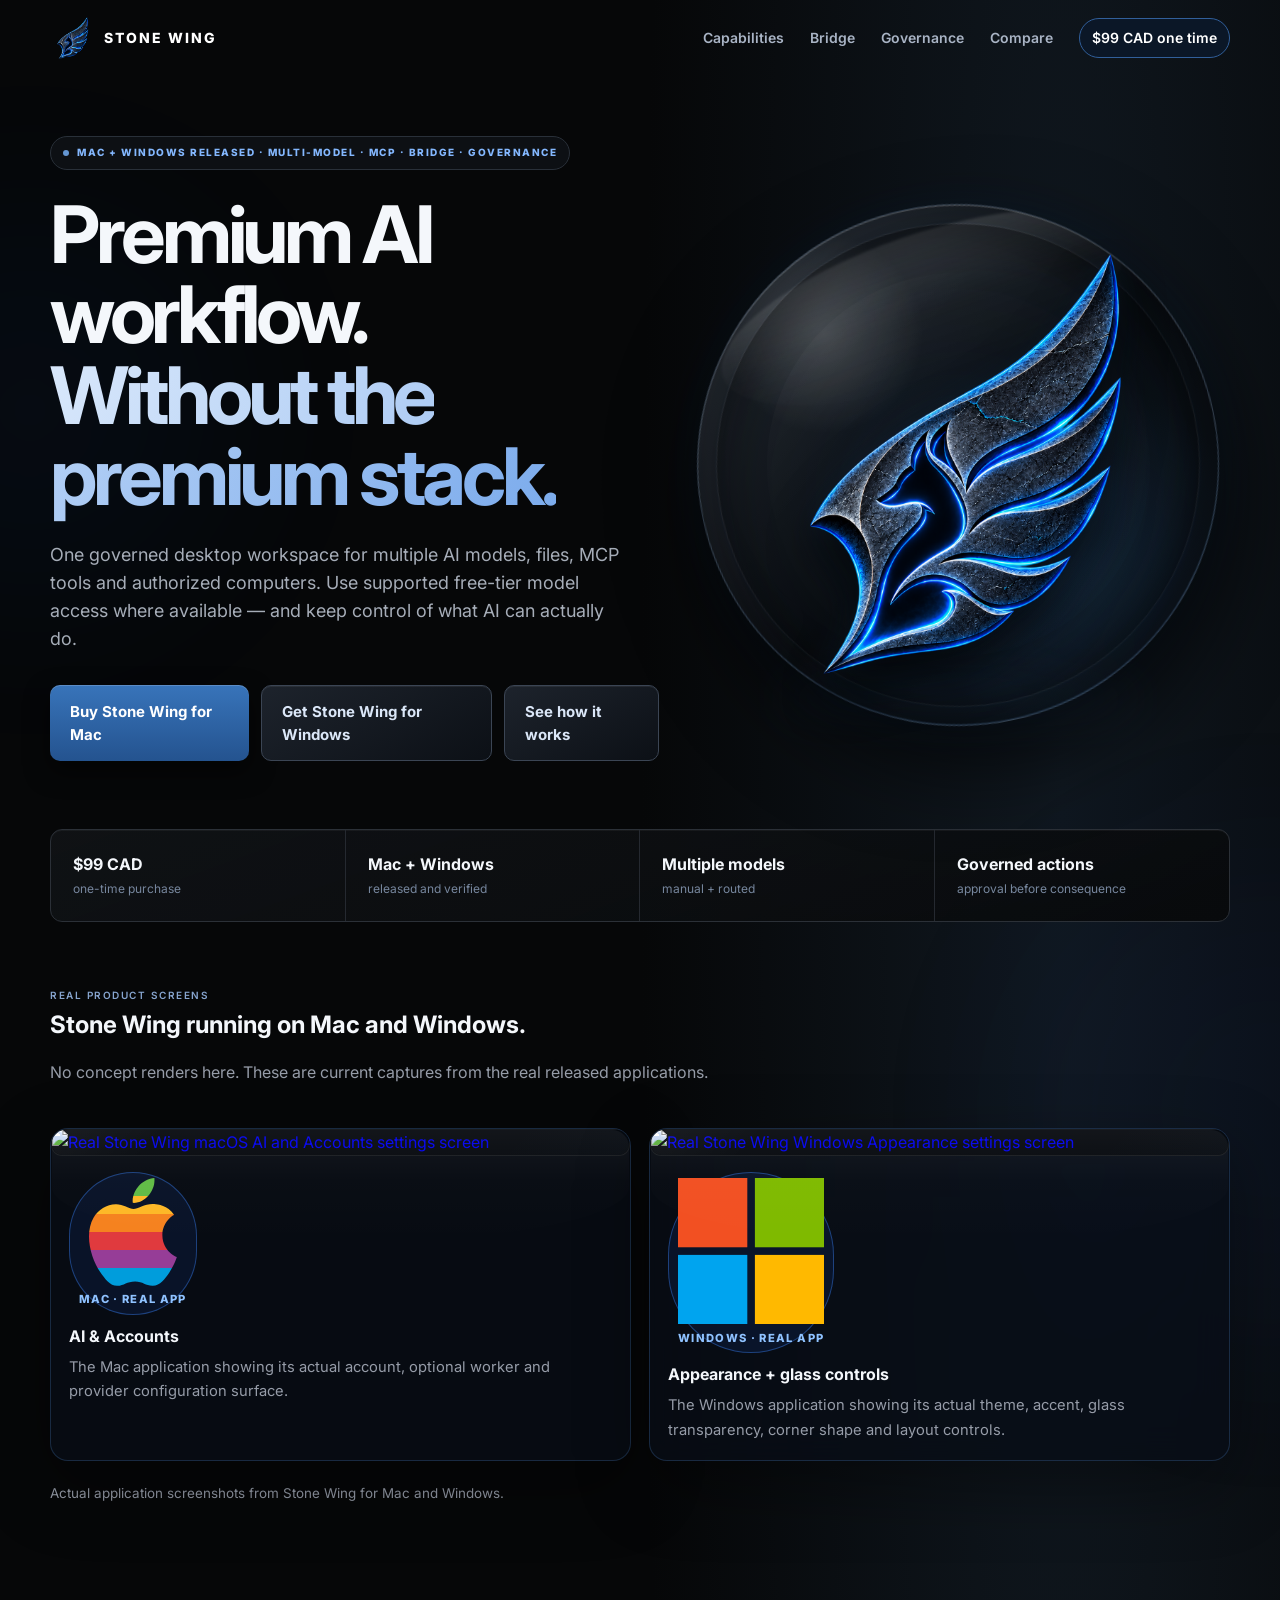
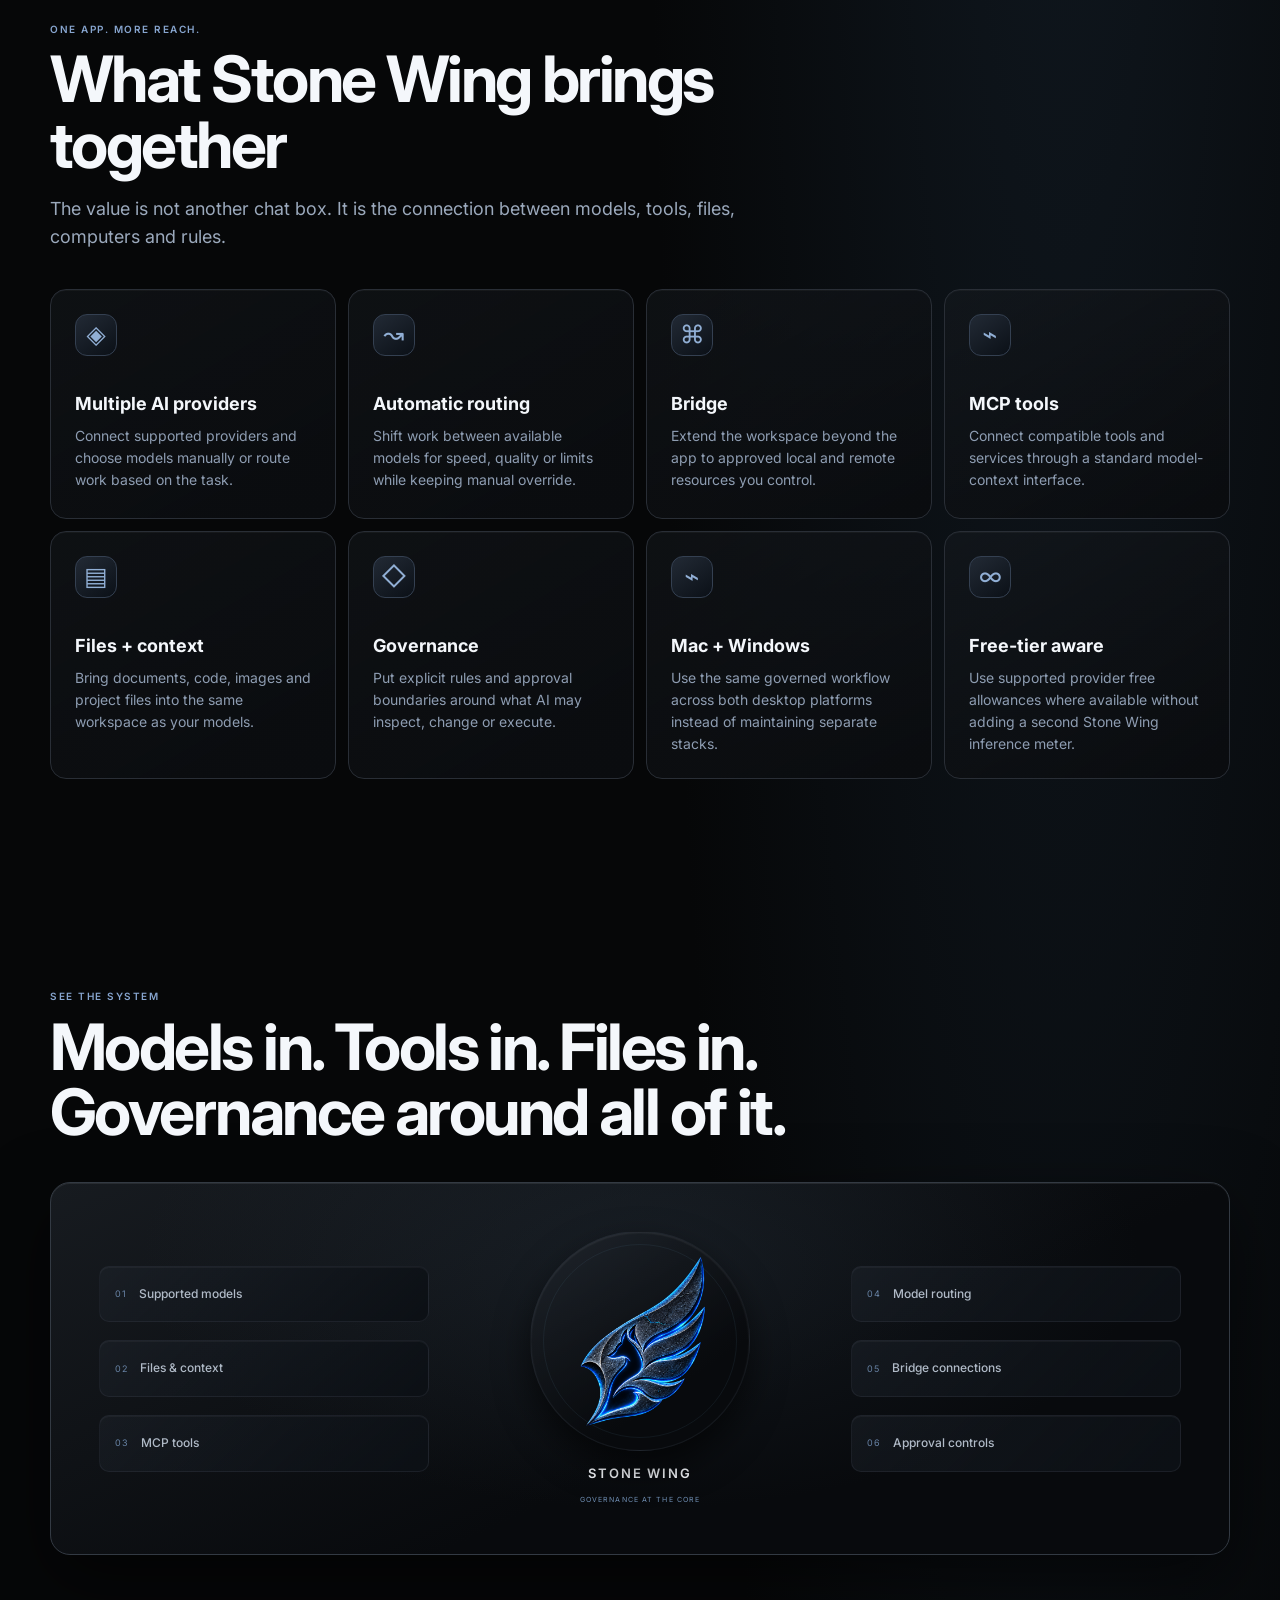
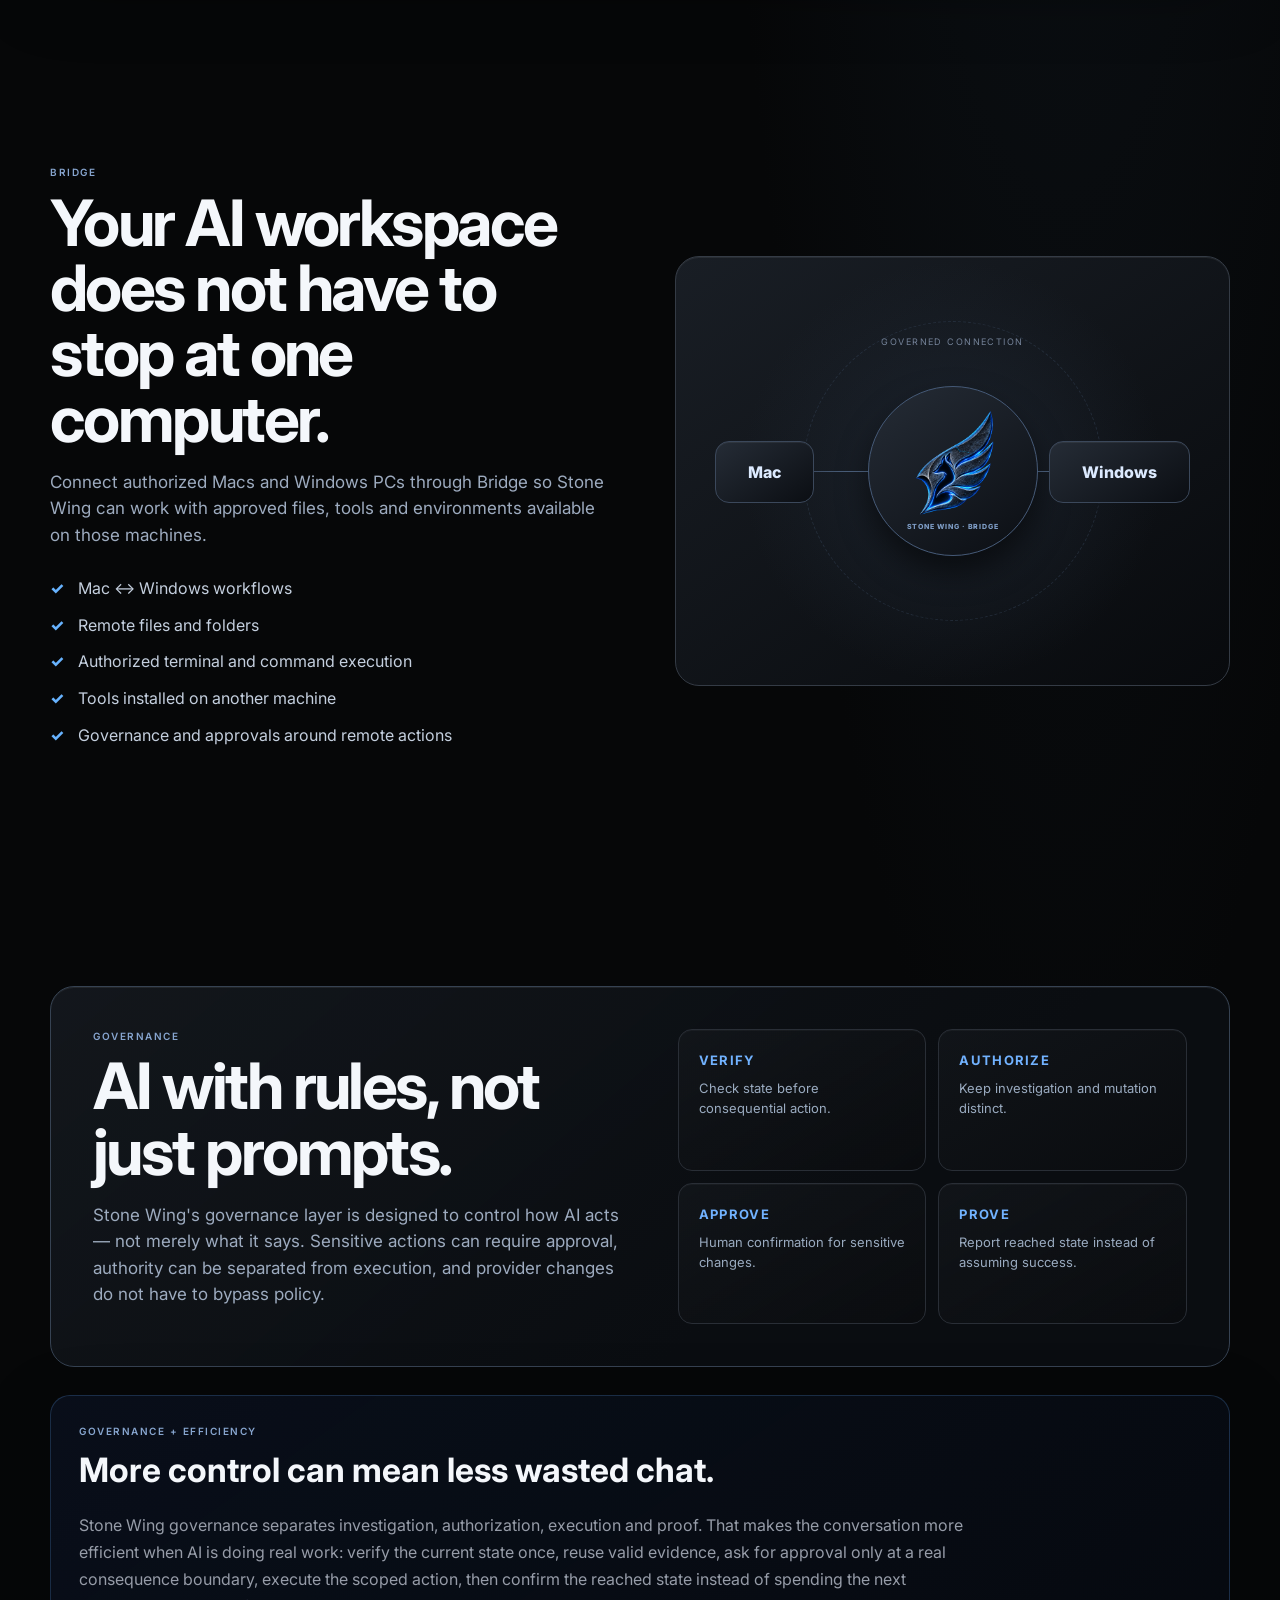
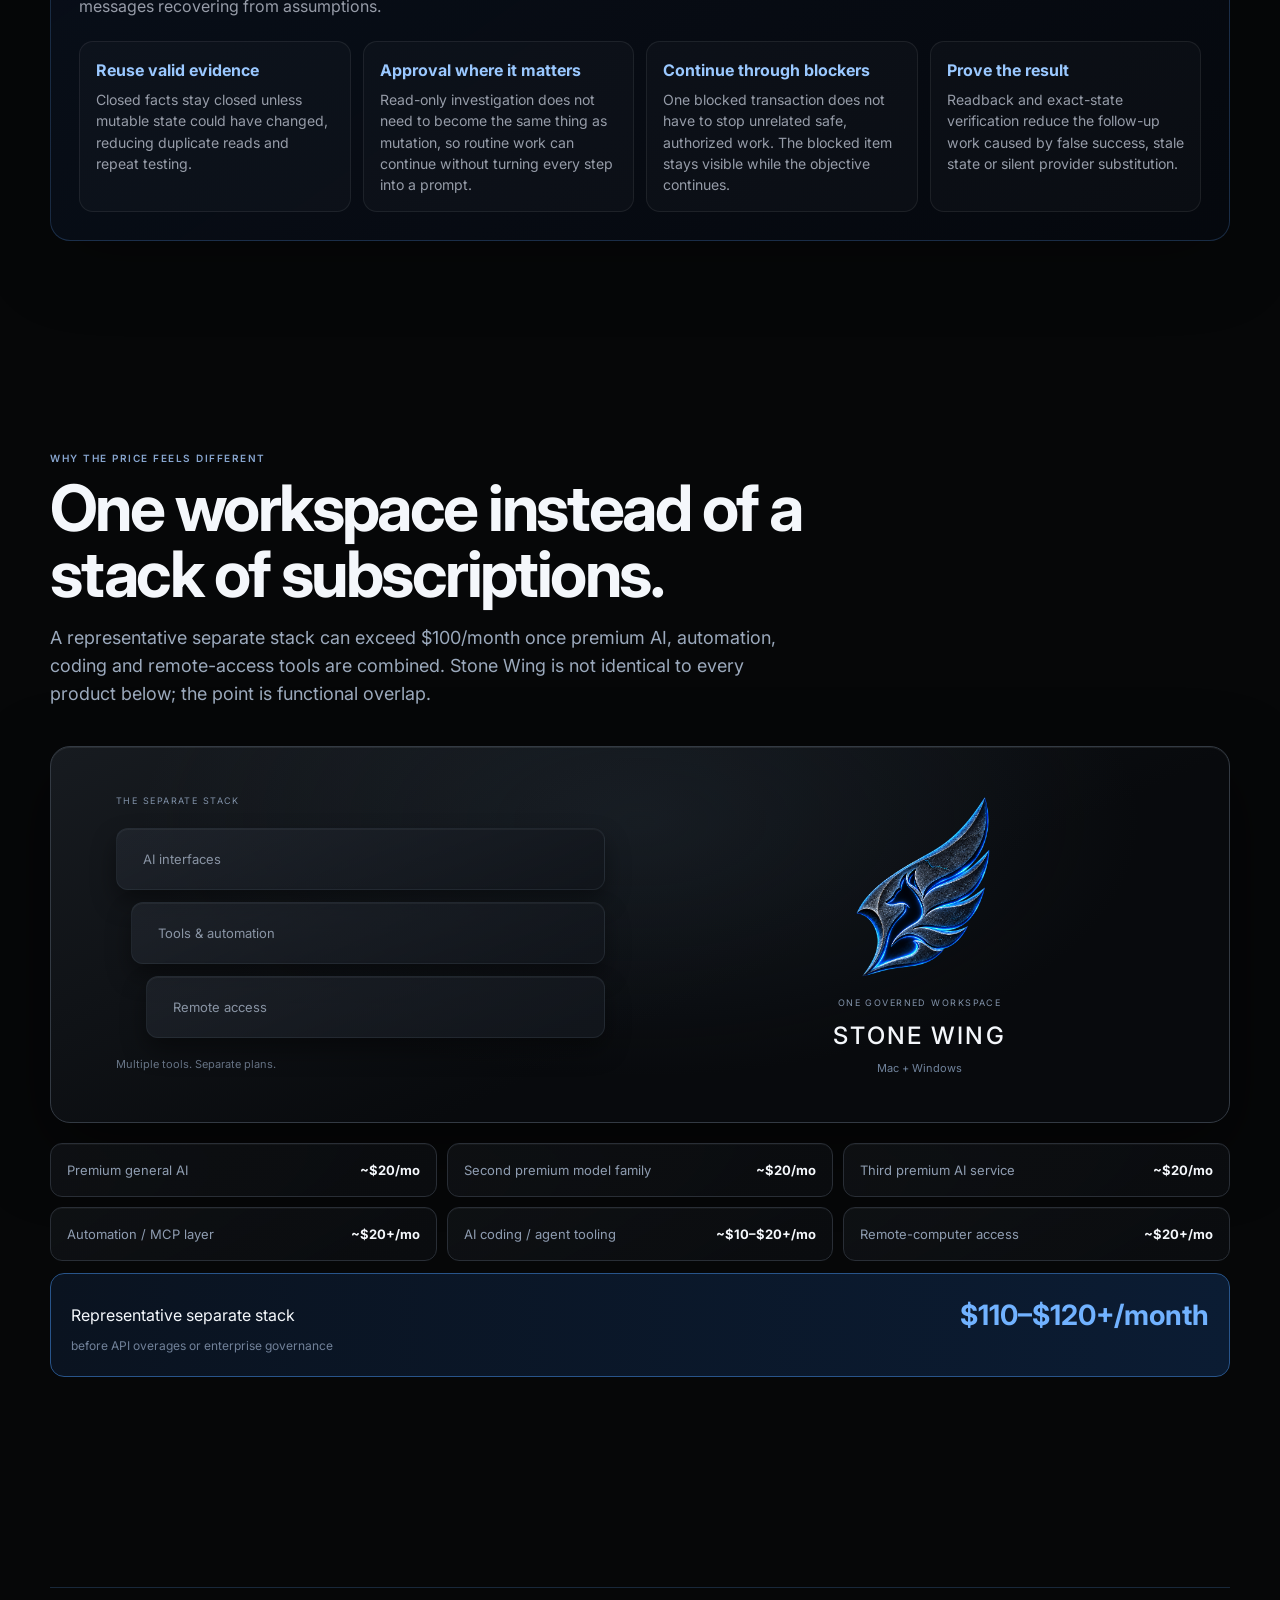
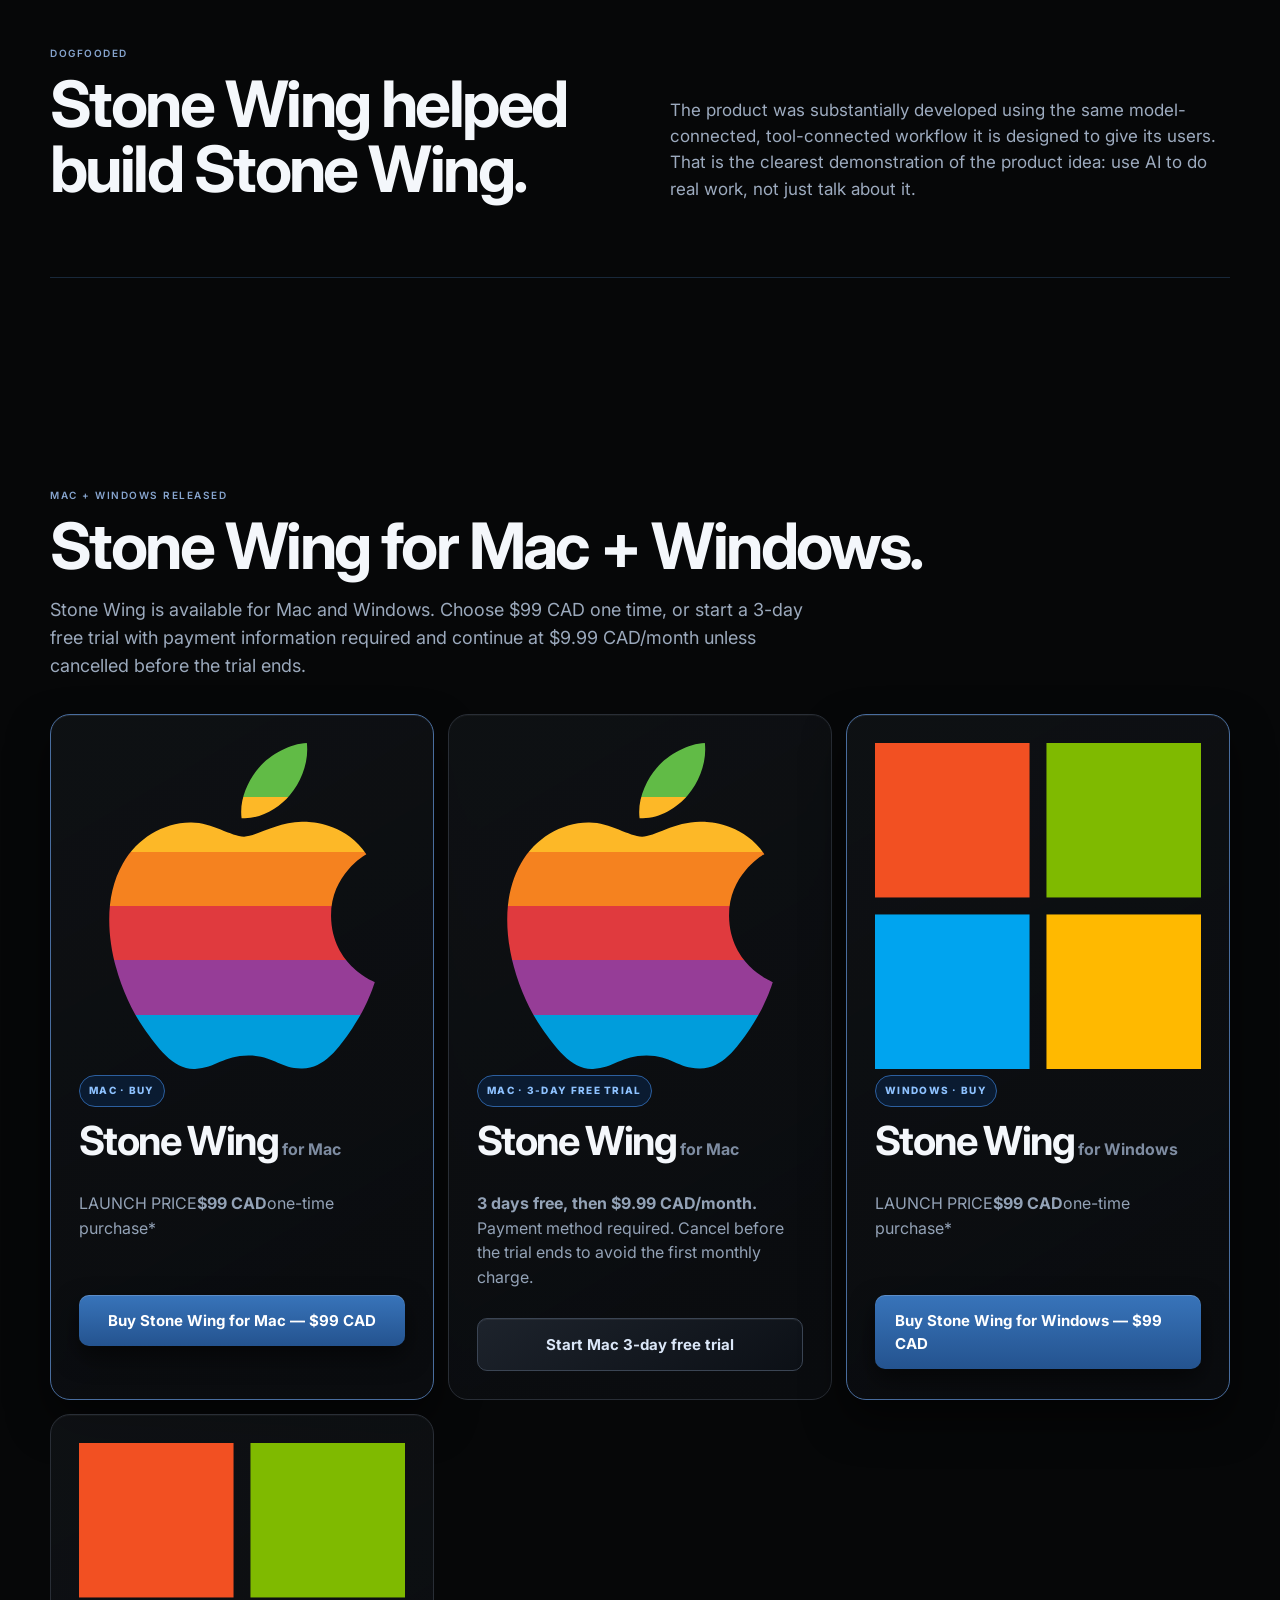
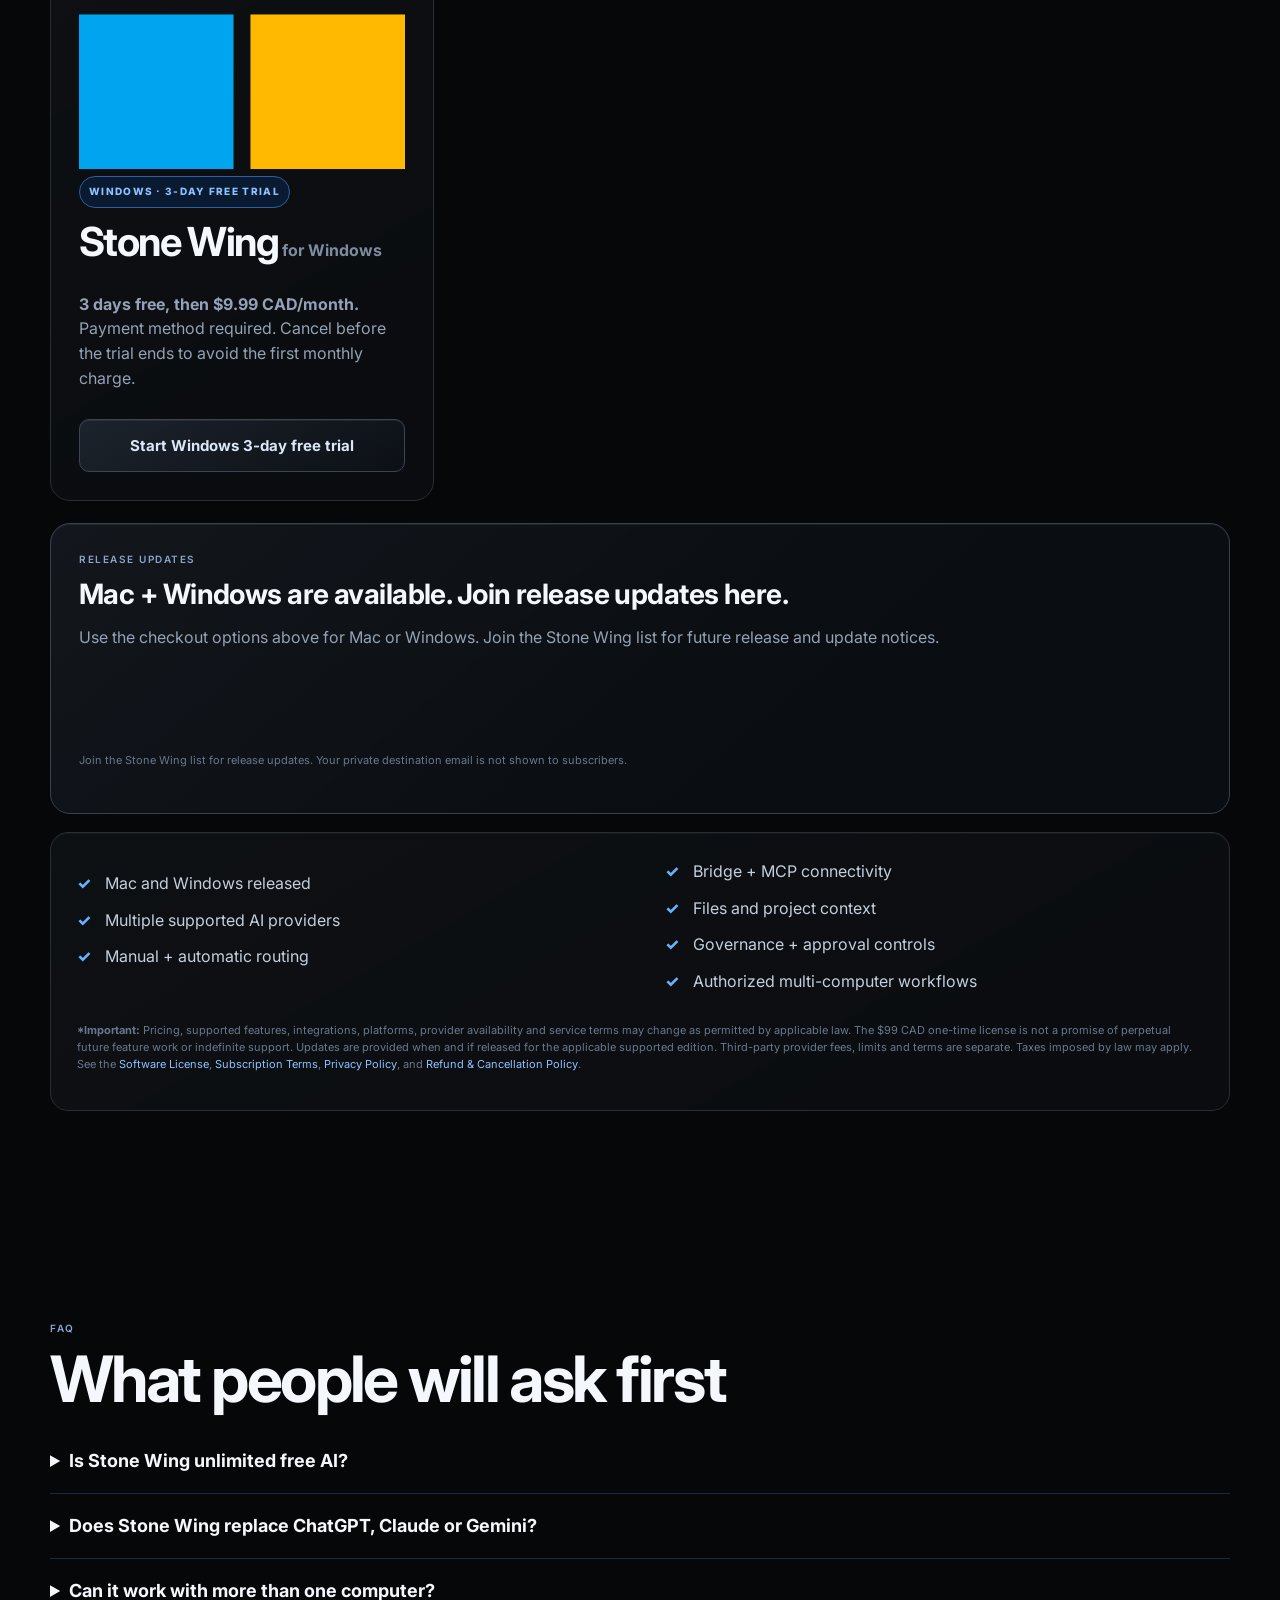
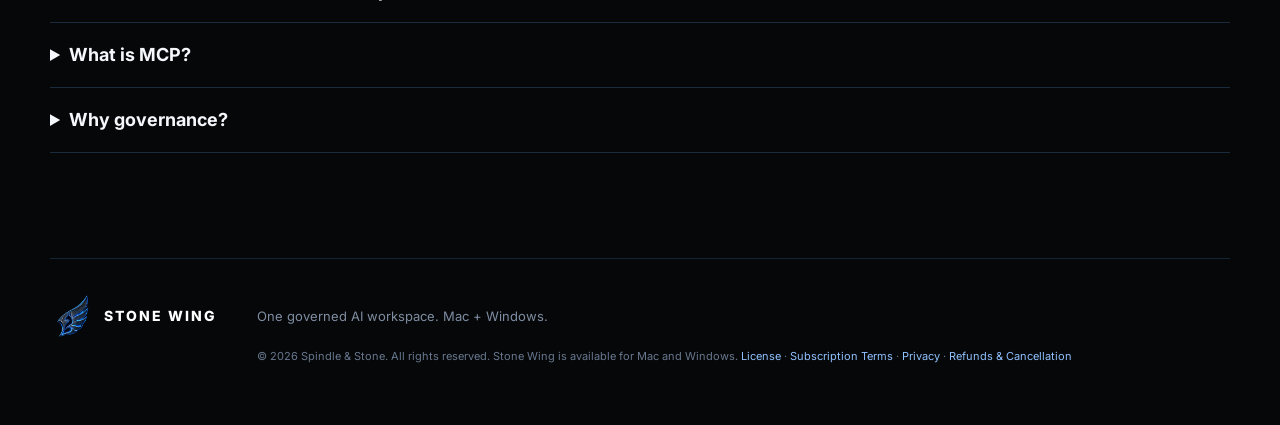
==== index.html @ f22ee042 "Fit four purchase cards in one row and color platform marks" ====
<!doctype html>
<html lang="en">
<head>
  <meta charset="utf-8" />
  <meta name="viewport" content="width=device-width, initial-scale=1" />
  <meta name="description" content="Stone Wing is a governed desktop AI workspace for Mac and Windows that connects multiple AI models, files, MCP tools and authorized computers through one interface." />
  <title>Stone Wing — Governed AI for Mac + Windows. $99 CAD one time or $9.99 CAD/month.</title>
  <link rel="preconnect" href="https://fonts.googleapis.com">
  <link rel="preconnect" href="https://fonts.gstatic.com" crossorigin>
  <link href="https://fonts.googleapis.com/css2?family=Inter:wght@400;500;600;700;800&display=swap" rel="stylesheet">
  <link rel="icon" type="image/png" href="stone-wing-mark.png" />
  <link rel="stylesheet" href="styles.css?v=obsidian-fox-1" />
  <link rel="stylesheet" href="obsidian.css?v=1" />
</head>
<body class="obsidian-site" data-art-direction="obsidian-fox-1">
  <div class="ambient ambient-a"></div><div class="ambient ambient-b"></div>
  <header class="nav shell">
    <a href="#top" class="brand" aria-label="Stone Wing home"><img class="brand-mark" src="stone-wing-mark.png" alt="" width="44" height="44" /><span>STONE WING</span></a>
    <nav aria-label="Primary">
      <a href="#capabilities">Capabilities</a>
      <a href="#bridge">Bridge</a>
      <a href="#governance">Governance</a>
      <a href="#compare">Compare</a>
      <a class="nav-cta" href="#pricing">$99 CAD one time</a>
    </nav>
  </header>

  <main id="top">
    <section class="hero shell">
      <div class="hero-layout"><div class="hero-content">
      <div class="eyebrow"><span class="pulse"></span> MAC + WINDOWS RELEASED · MULTI-MODEL · MCP · BRIDGE · GOVERNANCE</div>
      <h1>Premium AI workflow.<br><span>Without the premium stack.</span></h1>
      <p class="hero-copy">One governed desktop workspace for multiple AI models, files, MCP tools and authorized computers. Use supported free-tier model access where available — and keep control of what AI can actually do.</p>
      <div class="hero-actions">
        <a class="button primary" href="#pricing">Buy Stone Wing for Mac</a>
        <a class="button ghost" href="#pricing">Get Stone Wing for Windows</a>
        <a class="button ghost" href="#how">See how it works</a>
      </div>
      </div>
      <div class="hero-sculpture" aria-label="Stone Wing fox and wing emblem">
        <div class="sculpture-orbit" aria-hidden="true"></div>
        <div class="sculpture-lens"><img src="stone-wing-mark.png" alt="Stone Wing fox-and-wing emblem" width="640" height="640" fetchpriority="high" /></div>
        <div class="sculpture-reflection" aria-hidden="true"></div>
      </div></div>
      <div class="proof-strip">
        <div><strong>$99 CAD</strong><span>one-time purchase</span></div>
        <div><strong>Mac + Windows</strong><span>released and verified</span></div>
        <div><strong>Multiple models</strong><span>manual + routed</span></div>
        <div><strong>Governed actions</strong><span>approval before consequence</span></div>
      </div>
    </section>

    <section class="dual-shot shell reveal" aria-label="Stone Wing on Mac and Windows">
      <div class="platform-card">
        <div class="platform-label"><svg class="platform-logo" aria-hidden="true" focusable="false" role="img" viewBox="0 0 24 24" xmlns="http://www.w3.org/2000/svg"><defs><linearGradient id="appleRetroindexhtml1" x1="0" y1="0" x2="0" y2="1"><stop offset="0%" stop-color="#61BB46"/><stop offset="16.667%" stop-color="#61BB46"/><stop offset="16.667%" stop-color="#FDB827"/><stop offset="33.334%" stop-color="#FDB827"/><stop offset="33.334%" stop-color="#F5821F"/><stop offset="50.001%" stop-color="#F5821F"/><stop offset="50.001%" stop-color="#E03A3E"/><stop offset="66.668%" stop-color="#E03A3E"/><stop offset="66.668%" stop-color="#963D97"/><stop offset="83.335%" stop-color="#963D97"/><stop offset="83.335%" stop-color="#009DDC"/><stop offset="100%" stop-color="#009DDC"/></linearGradient></defs><path fill="url(#appleRetroindexhtml1)" d="M12.152 6.896c-.948 0-2.415-1.078-3.96-1.04-2.04.027-3.91 1.183-4.961 3.014-2.117 3.675-.546 9.103 1.519 12.09 1.013 1.454 2.208 3.09 3.792 3.039 1.52-.065 2.09-.987 3.935-.987 1.831 0 2.35.987 3.96.948 1.637-.026 2.676-1.48 3.676-2.948 1.156-1.688 1.636-3.325 1.662-3.415-.039-.013-3.182-1.221-3.22-4.857-.026-3.04 2.48-4.494 2.597-4.559-1.429-2.09-3.623-2.324-4.39-2.376-2-.156-3.675 1.09-4.61 1.09zM15.53 3.83c.843-1.012 1.4-2.427 1.245-3.83-1.207.052-2.662.805-3.532 1.818-.78.896-1.454 2.338-1.273 3.714 1.338.104 2.715-.688 3.559-1.701"/></svg>Stone Wing for Mac<span class="concept-pill">REAL APP</span></div>
        <a class="screenshot-link" href="https://spindleandstone.com/stone-wing-mac-app.png?v=release-3" target="_blank" rel="noopener"><img src="https://spindleandstone.com/stone-wing-mac-app.png?v=release-3" alt="Real Stone Wing macOS AI and Accounts settings screen" loading="lazy" /></a>
      </div>
      <div class="platform-card">
        <div class="platform-label"><svg class="platform-logo" aria-hidden="true" focusable="false" role="img" viewBox="0 0 24 24" xmlns="http://www.w3.org/2000/svg"><rect x="0" y="0" width="11.377" height="11.372" fill="#F25022"/><rect x="12.623" y="0" width="11.377" height="11.372" fill="#7FBA00"/><rect x="0" y="12.623" width="11.377" height="11.377" fill="#00A4EF"/><rect x="12.623" y="12.623" width="11.377" height="11.377" fill="#FFB900"/></svg>Stone Wing for Windows<span class="concept-pill">REAL APP</span></div>
        <a class="screenshot-link" href="https://spindleandstone.com/stone-wing-windows-app.png?v=release-3" target="_blank" rel="noopener"><img src="https://spindleandstone.com/stone-wing-windows-app.png?v=release-3" alt="Real Stone Wing Windows Appearance settings screen showing glass transparency controls" loading="lazy" /></a>
      </div>
      <p class="concept-note">Actual application screenshots from released builds — not design concepts.</p>
    </section>

    <section id="capabilities" class="section shell reveal">
      <div class="section-kicker">ONE APP. MORE REACH.</div>
      <h2>What Stone Wing brings together</h2>
      <p class="section-intro">The value is not another chat box. It is the connection between models, tools, files, computers and rules.</p>
      <div class="feature-grid">
        <article><div class="ico">◈</div><h3>Multiple AI providers</h3><p>Connect supported providers and choose models manually or route work based on the task.</p></article>
        <article><div class="ico">↝</div><h3>Automatic routing</h3><p>Shift work between available models for speed, quality or limits while keeping manual override.</p></article>
        <article><div class="ico">⌘</div><h3>Bridge</h3><p>Extend the workspace beyond the app to approved local and remote resources you control.</p></article>
        <article><div class="ico">⌁</div><h3>MCP tools</h3><p>Connect compatible tools and services through a standard model-context interface.</p></article>
        <article><div class="ico">▤</div><h3>Files + context</h3><p>Bring documents, code, images and project files into the same workspace as your models.</p></article>
        <article><div class="ico">◇</div><h3>Governance</h3><p>Put explicit rules and approval boundaries around what AI may inspect, change or execute.</p></article>
        <article><div class="ico">⌁</div><h3>Mac + Windows</h3><p>Use the same governed workflow across both desktop platforms instead of maintaining separate stacks.</p></article>
        <article><div class="ico">∞</div><h3>Free-tier aware</h3><p>Use supported provider free allowances where available without adding a second Stone Wing inference meter.</p></article>
      </div>
    </section>

    <section id="how" class="section shell visual-section reveal">
      <div class="section-kicker">SEE THE SYSTEM</div>
      <h2>Models in. Tools in. Files in. Governance around all of it.</h2>
      <div class="workflow-visual" role="img" aria-label="Stone Wing connects supported models, files and MCP tools with routing, Bridge connectivity and approval controls.">
        <div class="workflow-rail"><div><span>01</span><strong>Supported models</strong></div><div><span>02</span><strong>Files &amp; context</strong></div><div><span>03</span><strong>MCP tools</strong></div></div>
        <div class="workflow-core"><div class="core-orbit"><img src="stone-wing-mark.png" alt="" width="240" height="240" loading="lazy" /></div><strong>STONE WING</strong><span>GOVERNANCE AT THE CORE</span></div>
        <div class="workflow-rail"><div><span>04</span><strong>Model routing</strong></div><div><span>05</span><strong>Bridge connections</strong></div><div><span>06</span><strong>Approval controls</strong></div></div>
      </div>
    </section>

    <section id="bridge" class="section shell reveal">
      <div class="split">
        <div>
          <div class="section-kicker">BRIDGE</div>
          <h2>Your AI workspace does not have to stop at one computer.</h2>
          <p>Connect authorized Macs and Windows PCs through Bridge so Stone Wing can work with approved files, tools and environments available on those machines.</p>
          <ul class="checklist">
            <li>Mac ↔ Windows workflows</li>
            <li>Remote files and folders</li>
            <li>Authorized terminal and command execution</li>
            <li>Tools installed on another machine</li>
            <li>Governance and approvals around remote actions</li>
          </ul>
        </div>
        <div class="network-card" aria-label="Connected computers diagram">
          <div class="node computer">Mac</div>
          <div class="line l1"></div>
          <div class="node center"><img src="stone-wing-mark.png" alt="" width="110" height="110" loading="lazy" /><span>STONE WING · BRIDGE</span></div>
          <div class="line l2"></div>
          <div class="node computer right">Windows</div>
          <div class="governance-ring">GOVERNED CONNECTION</div>
        </div>
      </div>
    </section>

    <section id="governance" class="section shell reveal">
      <div class="governance-box">
        <div class="gov-copy">
          <div class="section-kicker">GOVERNANCE</div>
          <h2>AI with rules, not just prompts.</h2>
          <p>Stone Wing's governance layer is designed to control how AI acts — not merely what it says. Sensitive actions can require approval, authority can be separated from execution, and provider changes do not have to bypass policy.</p>
        </div>
        <div class="gov-grid">
          <div><strong>VERIFY</strong><span>Check state before consequential action.</span></div>
          <div><strong>AUTHORIZE</strong><span>Keep investigation and mutation distinct.</span></div>
          <div><strong>APPROVE</strong><span>Human confirmation for sensitive changes.</span></div>
          <div><strong>PROVE</strong><span>Report reached state instead of assuming success.</span></div>
        </div>
      </div>
    </section>

    <section id="compare" class="section shell visual-section reveal">
      <div class="section-kicker">WHY THE PRICE FEELS DIFFERENT</div>
      <h2>One workspace instead of a stack of subscriptions.</h2>
      <p class="section-intro">A representative separate stack can exceed $100/month once premium AI, automation, coding and remote-access tools are combined. Stone Wing is not identical to every product below; the point is functional overlap.</p>
      <div class="comparison-visual">
        <div class="stack-study"><span class="visual-overline">THE SEPARATE STACK</span><div class="stack-layer">AI interfaces</div><div class="stack-layer">Tools &amp; automation</div><div class="stack-layer">Remote access</div><span class="stack-caption">Multiple tools. Separate plans.</span></div>
        <div class="workspace-study"><img src="stone-wing-mark.png" alt="" width="190" height="190" loading="lazy" /><span class="visual-overline">ONE GOVERNED WORKSPACE</span><strong>STONE WING</strong><span>Mac + Windows</span></div>
      </div>
      <div class="cost-grid">
        <div><span>Premium general AI</span><strong>~$20/mo</strong></div>
        <div><span>Second premium model family</span><strong>~$20/mo</strong></div>
        <div><span>Third premium AI service</span><strong>~$20/mo</strong></div>
        <div><span>Automation / MCP layer</span><strong>~$20+/mo</strong></div>
        <div><span>AI coding / agent tooling</span><strong>~$10–$20+/mo</strong></div>
        <div><span>Remote-computer access</span><strong>~$20+/mo</strong></div>
      </div>
      <div class="comparison-total"><span>Representative separate stack</span><strong>$110–$120+/month</strong><em>before API overages or enterprise governance</em></div>
    </section>

    <section class="section shell reveal">
      <div class="self-hosted">
        <div><div class="section-kicker">DOGFOODED</div><h2>Stone Wing helped build Stone Wing.</h2></div>
        <p>The product was substantially developed using the same model-connected, tool-connected workflow it is designed to give its users. That is the clearest demonstration of the product idea: use AI to do real work, not just talk about it.</p>
      </div>
    </section>

    <section id="pricing" class="section shell reveal">
      <div class="section-kicker">MAC + WINDOWS RELEASED</div>
      <h2>Stone Wing for Mac + Windows.</h2>
      <p class="section-intro">Stone Wing is available for Mac and Windows. Choose $99 CAD one time, or start a 3-day free trial with payment information required and continue at $9.99 CAD/month unless cancelled before the trial ends.</p>
      <div class="pricing-options platform-pricing">
        <article class="price-option featured">
          <div class="platform-heading"><svg class="platform-logo large" aria-hidden="true" focusable="false" role="img" viewBox="0 0 24 24" xmlns="http://www.w3.org/2000/svg"><defs><linearGradient id="appleRetroindexhtml2" x1="0" y1="0" x2="0" y2="1"><stop offset="0%" stop-color="#61BB46"/><stop offset="16.667%" stop-color="#61BB46"/><stop offset="16.667%" stop-color="#FDB827"/><stop offset="33.334%" stop-color="#FDB827"/><stop offset="33.334%" stop-color="#F5821F"/><stop offset="50.001%" stop-color="#F5821F"/><stop offset="50.001%" stop-color="#E03A3E"/><stop offset="66.668%" stop-color="#E03A3E"/><stop offset="66.668%" stop-color="#963D97"/><stop offset="83.335%" stop-color="#963D97"/><stop offset="83.335%" stop-color="#009DDC"/><stop offset="100%" stop-color="#009DDC"/></linearGradient></defs><path fill="url(#appleRetroindexhtml2)" d="M12.152 6.896c-.948 0-2.415-1.078-3.96-1.04-2.04.027-3.91 1.183-4.961 3.014-2.117 3.675-.546 9.103 1.519 12.09 1.013 1.454 2.208 3.09 3.792 3.039 1.52-.065 2.09-.987 3.935-.987 1.831 0 2.35.987 3.96.948 1.637-.026 2.676-1.48 3.676-2.948 1.156-1.688 1.636-3.325 1.662-3.415-.039-.013-3.182-1.221-3.22-4.857-.026-3.04 2.48-4.494 2.597-4.559-1.429-2.09-3.623-2.324-4.39-2.376-2-.156-3.675 1.09-4.61 1.09zM15.53 3.83c.843-1.012 1.4-2.427 1.245-3.83-1.207.052-2.662.805-3.532 1.818-.78.896-1.454 2.338-1.273 3.714 1.338.104 2.715-.688 3.559-1.701"/></svg><div><div class="price-badge">MAC · BUY</div><h3>Stone Wing<span> for Mac</span></h3></div></div>
          <p><span class="launch-price-label">LAUNCH PRICE</span><strong class="launch-price">$99 CAD</strong><span class="launch-price-note">one-time purchase*</span></p>
          <a class="button primary full" href="https://buy.stripe.com/bJeaEW421dL41ajfp05c400">Buy Stone Wing for Mac — $99 CAD</a>
        </article>
        <article class="price-option trial-card">
          <div class="platform-heading"><svg class="platform-logo large" aria-hidden="true" focusable="false" role="img" viewBox="0 0 24 24" xmlns="http://www.w3.org/2000/svg"><defs><linearGradient id="appleRetroindexhtml3" x1="0" y1="0" x2="0" y2="1"><stop offset="0%" stop-color="#61BB46"/><stop offset="16.667%" stop-color="#61BB46"/><stop offset="16.667%" stop-color="#FDB827"/><stop offset="33.334%" stop-color="#FDB827"/><stop offset="33.334%" stop-color="#F5821F"/><stop offset="50.001%" stop-color="#F5821F"/><stop offset="50.001%" stop-color="#E03A3E"/><stop offset="66.668%" stop-color="#E03A3E"/><stop offset="66.668%" stop-color="#963D97"/><stop offset="83.335%" stop-color="#963D97"/><stop offset="83.335%" stop-color="#009DDC"/><stop offset="100%" stop-color="#009DDC"/></linearGradient></defs><path fill="url(#appleRetroindexhtml3)" d="M12.152 6.896c-.948 0-2.415-1.078-3.96-1.04-2.04.027-3.91 1.183-4.961 3.014-2.117 3.675-.546 9.103 1.519 12.09 1.013 1.454 2.208 3.09 3.792 3.039 1.52-.065 2.09-.987 3.935-.987 1.831 0 2.35.987 3.96.948 1.637-.026 2.676-1.48 3.676-2.948 1.156-1.688 1.636-3.325 1.662-3.415-.039-.013-3.182-1.221-3.22-4.857-.026-3.04 2.48-4.494 2.597-4.559-1.429-2.09-3.623-2.324-4.39-2.376-2-.156-3.675 1.09-4.61 1.09zM15.53 3.83c.843-1.012 1.4-2.427 1.245-3.83-1.207.052-2.662.805-3.532 1.818-.78.896-1.454 2.338-1.273 3.714 1.338.104 2.715-.688 3.559-1.701"/></svg><div><div class="price-badge trial">MAC · 3-DAY FREE TRIAL</div><h3>Stone Wing<span> for Mac</span></h3></div></div>
          <p><strong>3 days free, then $9.99 CAD/month.</strong> Payment method required. Cancel before the trial ends to avoid the first monthly charge.</p>
          <a class="button ghost full" href="https://buy.stripe.com/7sY5kC5654audX50u65c401">Start Mac 3-day free trial</a>
        </article>
        <article class="price-option featured">
          <div class="platform-heading"><svg class="platform-logo large" aria-hidden="true" focusable="false" role="img" viewBox="0 0 24 24" xmlns="http://www.w3.org/2000/svg"><rect x="0" y="0" width="11.377" height="11.372" fill="#F25022"/><rect x="12.623" y="0" width="11.377" height="11.372" fill="#7FBA00"/><rect x="0" y="12.623" width="11.377" height="11.377" fill="#00A4EF"/><rect x="12.623" y="12.623" width="11.377" height="11.377" fill="#FFB900"/></svg><div><div class="price-badge">WINDOWS · BUY</div><h3>Stone Wing<span> for Windows</span></h3></div></div>
          <p><span class="launch-price-label">LAUNCH PRICE</span><strong class="launch-price">$99 CAD</strong><span class="launch-price-note">one-time purchase*</span></p>
          <a class="button primary full" href="https://buy.stripe.com/aFa8wO0PP36qdX53Gi5c404">Buy Stone Wing for Windows — $99 CAD</a>
        </article>
        <article id="windows-purchase" class="price-option trial-card">
          <div class="platform-heading"><svg class="platform-logo large" aria-hidden="true" focusable="false" role="img" viewBox="0 0 24 24" xmlns="http://www.w3.org/2000/svg"><rect x="0" y="0" width="11.377" height="11.372" fill="#F25022"/><rect x="12.623" y="0" width="11.377" height="11.372" fill="#7FBA00"/><rect x="0" y="12.623" width="11.377" height="11.377" fill="#00A4EF"/><rect x="12.623" y="12.623" width="11.377" height="11.377" fill="#FFB900"/></svg><div><div class="price-badge trial">WINDOWS · 3-DAY FREE TRIAL</div><h3>Stone Wing<span> for Windows</span></h3></div></div>
          <p><strong>3 days free, then $9.99 CAD/month.</strong> Payment method required. Cancel before the trial ends to avoid the first monthly charge.</p>
          <a class="button ghost full" href="https://buy.stripe.com/6oUeVc1TT7mG2en3Gi5c405">Start Windows 3-day free trial</a>
        </article>
      </div>
      <div id="notify" class="notify-box">
        <div>
          <div class="section-kicker">RELEASE UPDATES</div>
          <h3>Mac + Windows are available. Join release updates here.</h3>
          <p>Use the checkout options above for Mac or Windows. Join the Stone Wing list for future release and update notices.</p>
        </div>
        <div class="beehiiv-embed" aria-label="Stone Wing release newsletter signup">
          <script async src="https://subscribe-forms.beehiiv.com/v3/loader.js" data-beehiiv-form="7b93928a-282a-4bb9-a8aa-40082fe445e2"></script>
          <script type="text/javascript" async src="https://subscribe-forms.beehiiv.com/attribution.js"></script>
        </div>
        <p class="fine integration-note">Join the Stone Wing list for release updates. Your private destination email is not shown to subscribers.</p>
      </div>
      <div class="pricing-includes">
        <ul class="checklist compact">
          <li>Mac and Windows released</li>
          <li>Multiple supported AI providers</li>
          <li>Manual + automatic routing</li>
          <li>Bridge + MCP connectivity</li>
          <li>Files and project context</li>
          <li>Governance + approval controls</li>
          <li>Authorized multi-computer workflows</li>
        </ul>
        <p class="fine"><strong>*Important:</strong> Pricing, supported features, integrations, platforms, provider availability and service terms may change as permitted by applicable law. The $99 CAD one-time license is not a promise of perpetual future feature work or indefinite support. Updates are provided when and if released for the applicable supported edition. Third-party provider fees, limits and terms are separate. Taxes imposed by law may apply. See the <a href="software-license.html">Software License</a>, <a href="subscription-terms.html">Subscription Terms</a>, <a href="privacy.html">Privacy Policy</a>, and <a href="refunds.html">Refund & Cancellation Policy</a>.</p>
      </div>
    </section>

    <section class="section shell faq reveal">
      <div class="section-kicker">FAQ</div>
      <h2>What people will ask first</h2>
      <details><summary>Is Stone Wing unlimited free AI?</summary><p>No. Stone Wing can use supported provider free tiers where available, but each provider controls its own limits and pricing. The goal is to avoid forcing a separate Stone Wing inference bill on top.</p></details>
      <details><summary>Does Stone Wing replace ChatGPT, Claude or Gemini?</summary><p>It can reduce the need to maintain separate interfaces and subscriptions for some workflows, but it does not grant paid entitlements from those services. You connect the providers and access you choose.</p></details>
      <details><summary>Can it work with more than one computer?</summary><p>Yes, the verified target capability is to connect authorized Mac and Windows computers through Bridge, with governance determining what remote actions are permitted.</p></details>
      <details><summary>What is MCP?</summary><p>MCP is a standard way for AI systems to connect to compatible tools and services. Stone Wing uses it as part of a broader governed tool layer.</p></details>
      <details><summary>Why governance?</summary><p>Because an AI that can act on files, tools and computers needs stronger controls than an ordinary chatbot. Stone Wing is designed to make approval and authority boundaries visible.</p></details>
    </section>
  </main>

  <footer class="footer shell">
    <div class="brand"><img class="brand-mark" src="stone-wing-mark.png" alt="" width="44" height="44" /><span>STONE WING</span></div>
    <p>One governed AI workspace. Mac + Windows.</p>
    <p class="fine">© 2026 Spindle & Stone. All rights reserved. Stone Wing is available for Mac and Windows. <a href="software-license.html">License</a> · <a href="subscription-terms.html">Subscription Terms</a> · <a href="privacy.html">Privacy</a> · <a href="refunds.html">Refunds & Cancellation</a></p>
  </footer>
  <script src="script.js"></script>
</body>
</html>
---- styles.css ----
:root{--bg:#05080d;--panel:#0b111a;--panel2:#0d1521;--line:#1c2a3a;--text:#f4f7fb;--muted:#91a0b6;--blue:#2d82ff;--blue2:#78b7ff;--green:#52d39a;--amber:#f4b34e;--max:1180px}*{box-sizing:border-box}html{scroll-behavior:smooth}body{margin:0;background:radial-gradient(circle at 20% 0%,#0a1a30 0,transparent 32%),linear-gradient(180deg,#05080d 0,#060a11 45%,#05080d 100%);color:var(--text);font-family:Inter,system-ui,-apple-system,Segoe UI,sans-serif;line-height:1.55;overflow-x:hidden}.shell{width:min(var(--max),calc(100% - 40px));margin:auto}.ambient{position:fixed;border-radius:50%;filter:blur(100px);opacity:.13;pointer-events:none;z-index:-1}.ambient-a{width:420px;height:420px;background:#1975ff;top:200px;left:-180px}.ambient-b{width:520px;height:520px;background:#2746cc;right:-250px;top:850px}.nav{height:76px;display:flex;align-items:center;justify-content:space-between;position:relative;z-index:5}.brand{display:flex;align-items:center;gap:10px;font-size:14px;font-weight:800;letter-spacing:.14em;color:white;text-decoration:none}.brand-mark{color:var(--blue);filter:drop-shadow(0 0 8px #2d82ff)}nav{display:flex;gap:26px;align-items:center}nav a{color:#a9b4c5;text-decoration:none;font-size:14px;font-weight:600}nav a:hover{color:white}.nav-cta{color:white!important;border:1px solid #315f9a;padding:8px 12px;border-radius:999px;background:#0b1727}.hero{padding:92px 0 38px;text-align:center}.eyebrow,.section-kicker{font-size:12px;font-weight:800;letter-spacing:.15em;color:#84b8ff}.eyebrow{display:inline-flex;align-items:center;gap:8px;border:1px solid #1e3552;border-radius:999px;padding:8px 12px;background:#09101a}.pulse{width:8px;height:8px;border-radius:50%;background:var(--green);box-shadow:0 0 10px var(--green)}h1{font-size:clamp(54px,8.2vw,104px);letter-spacing:-.055em;line-height:.93;margin:24px auto 26px;max-width:1050px}h1 span{background:linear-gradient(90deg,#fff,#6babff 55%,#2d82ff);-webkit-background-clip:text;color:transparent}.hero-copy{max-width:790px;margin:0 auto;color:#b1bdd0;font-size:20px}.hero-actions{display:flex;justify-content:center;gap:12px;margin:32px 0}.button{display:inline-flex;align-items:center;justify-content:center;padding:14px 20px;border-radius:10px;text-decoration:none;font-weight:700;font-size:15px}.primary{background:linear-gradient(180deg,#398dff,#1767dd);color:white;box-shadow:0 10px 38px rgba(45,130,255,.25)}.ghost{color:#dbe7f8;border:1px solid #28384b;background:#0a1018}.proof-strip{display:grid;grid-template-columns:repeat(4,1fr);border:1px solid #172536;background:rgba(8,13,20,.75);border-radius:16px;margin-top:62px;overflow:hidden}.proof-strip div{padding:22px;border-right:1px solid #172536}.proof-strip div:last-child{border-right:0}.proof-strip strong,.proof-strip span{display:block}.proof-strip strong{font-size:16px}.proof-strip span{font-size:12px;color:#77879e;margin-top:3px}.dual-shot{display:grid;grid-template-columns:1fr 1fr;gap:18px;margin-top:28px}.platform-card{border:1px solid #203049;border-radius:18px;padding:12px;background:linear-gradient(180deg,#0d151f,#080d14);box-shadow:0 20px 80px rgba(0,0,0,.35)}.platform-card img{width:100%;border-radius:10px;display:block}.platform-label{display:flex;gap:8px;align-items:center;color:#cbd6e6;font-size:13px;padding:4px 4px 12px;font-weight:700}.dot{width:8px;height:8px;border-radius:50%;background:#6ea6ff}.dot.mac{background:#8fb9ff}.dot.win{background:#2d82ff}.concept-note{grid-column:1/-1;text-align:center;color:#617188;font-size:11px;margin:0}.section{padding:105px 0}.section h2{font-size:clamp(36px,5vw,64px);line-height:1.02;letter-spacing:-.04em;margin:9px 0 18px;max-width:900px}.section-intro{max-width:760px;color:#9ba9bc;font-size:18px}.feature-grid{display:grid;grid-template-columns:repeat(4,1fr);gap:12px;margin-top:38px}.feature-grid article{min-height:230px;border:1px solid #1a2a3d;background:linear-gradient(180deg,rgba(13,22,34,.92),rgba(7,12,19,.92));border-radius:16px;padding:24px}.feature-grid h3{font-size:18px;margin:34px 0 8px}.feature-grid p{color:#8e9db2;margin:0;font-size:14px}.ico{font-size:25px;color:#6db1ff;width:42px;height:42px;display:grid;place-items:center;border:1px solid #284b78;border-radius:12px;background:#0c1a2c}.wide-visual{width:100%;display:block;border:1px solid #1c2f48;border-radius:18px;box-shadow:0 35px 100px rgba(0,0,0,.45);margin-top:38px}.split{display:grid;grid-template-columns:1fr 1fr;gap:70px;align-items:center}.split p,.gov-copy p,.self-hosted p{color:#9dabbf;font-size:17px}.checklist{list-style:none;padding:0;margin:28px 0}.checklist li{margin:12px 0;padding-left:28px;position:relative;color:#c4cfde}.checklist li:before{content:'✓';position:absolute;left:0;color:#67b3ff;font-weight:800}.network-card{height:430px;position:relative;border:1px solid #1d3250;border-radius:24px;background:radial-gradient(circle at center,#0b2242 0,#08111d 45%,#070b12 80%);overflow:hidden}.node{position:absolute;z-index:2;border:1px solid #315d94;background:#0b1522;border-radius:14px;color:#dceaff;font-weight:800;text-align:center}.node.computer{left:7%;top:43%;padding:18px 32px}.node.computer.right{left:auto;right:7%}.node.center{left:50%;top:50%;transform:translate(-50%,-50%);width:155px;height:155px;border-radius:28px;display:grid;place-items:center;align-content:center;font-size:20px;box-shadow:0 0 60px rgba(45,130,255,.32);border-color:#3a8dff}.node.center span{font-size:10px;color:#78b7ff;letter-spacing:.18em;margin-top:4px}.line{position:absolute;height:2px;background:linear-gradient(90deg,#21446d,#2d82ff);top:50%;width:27%;z-index:1}.l1{left:23%}.l2{right:23%;transform:rotate(180deg)}.governance-ring{position:absolute;left:50%;top:50%;transform:translate(-50%,-50%);width:300px;height:300px;border:1px dashed #315d94;border-radius:50%;color:#678bb4;font-size:9px;letter-spacing:.16em;text-align:center;padding-top:13px}.governance-box{border:1px solid #2a4160;border-radius:24px;padding:42px;background:linear-gradient(135deg,#0b121c,#09111d 60%,#0a1a2f);display:grid;grid-template-columns:1.05fr 1fr;gap:50px}.gov-grid{display:grid;grid-template-columns:1fr 1fr;gap:12px}.gov-grid div{border:1px solid #1e3553;background:#09101a;border-radius:14px;padding:20px}.gov-grid strong,.gov-grid span{display:block}.gov-grid strong{color:#71b2ff;font-size:13px;letter-spacing:.1em}.gov-grid span{color:#9aabc0;font-size:13px;margin-top:8px}.cost-grid{display:grid;grid-template-columns:repeat(3,1fr);gap:10px;margin-top:20px}.cost-grid div{display:flex;justify-content:space-between;gap:14px;border:1px solid #1a2a3d;background:#09101a;padding:16px;border-radius:12px}.cost-grid span{color:#8f9db1;font-size:13px}.cost-grid strong{font-size:13px;white-space:nowrap}.comparison-total{margin-top:12px;border:1px solid #28548a;background:linear-gradient(90deg,#0a1320,#0b1c33);border-radius:14px;padding:20px;display:grid;grid-template-columns:1fr auto;align-items:center}.comparison-total strong{font-size:28px;color:#71b2ff}.comparison-total em{grid-column:1/-1;color:#718199;font-size:12px;font-style:normal}.self-hosted{display:grid;grid-template-columns:1fr 1fr;gap:60px;align-items:end;border-top:1px solid #18283a;border-bottom:1px solid #18283a;padding:58px 0}.pricing-card{border:1px solid #2c5f9f;border-radius:28px;padding:48px;background:radial-gradient(circle at 0 0,#0c2445,transparent 40%),linear-gradient(135deg,#0b111a,#07101c);display:grid;grid-template-columns:1fr 1fr;gap:50px}.pricing-card h2{font-size:92px;margin:4px 0 8px}.pricing-card h2 span{font-size:22px;color:#7e8ca1;letter-spacing:0}.pricing-card p{color:#93a2b6}.compact{margin-top:0}.full{width:100%;margin-top:12px}.fine{font-size:11px!important;color:#68788f!important}.faq details{border-bottom:1px solid #1b2a3d;padding:18px 0}.faq summary{cursor:pointer;font-size:18px;font-weight:700}.faq details p{color:#92a1b5;max-width:800px}.footer{padding:35px 0 60px;border-top:1px solid #162437;display:grid;grid-template-columns:auto 1fr;gap:10px 40px;align-items:center}.footer>p{margin:0;color:#7e8da2;font-size:13px}.footer .fine{grid-column:2}.reveal{opacity:0;transform:translateY(18px);transition:.7s ease}.reveal.visible{opacity:1;transform:none}@media(max-width:900px){nav a:not(.nav-cta){display:none}.hero{padding-top:62px}.proof-strip{grid-template-columns:1fr 1fr}.proof-strip div:nth-child(2){border-right:0}.proof-strip div:nth-child(-n+2){border-bottom:1px solid #172536}.dual-shot,.split,.governance-box,.pricing-card,.self-hosted{grid-template-columns:1fr}.feature-grid{grid-template-columns:1fr 1fr}.cost-grid{grid-template-columns:1fr 1fr}.network-card{height:360px}.footer{grid-template-columns:1fr}.footer .fine{grid-column:1}}@media(max-width:580px){.shell{width:min(var(--max),calc(100% - 24px))}h1{font-size:50px}.hero-copy{font-size:17px}.hero-actions{flex-direction:column}.proof-strip{grid-template-columns:1fr}.proof-strip div{border-right:0;border-bottom:1px solid #172536}.dual-shot,.feature-grid,.cost-grid,.gov-grid{grid-template-columns:1fr}.section{padding:74px 0}.section h2{font-size:38px}.network-card{height:300px}.node.computer{font-size:12px;padding:12px 14px}.node.center{width:120px;height:120px}.governance-ring{width:230px;height:230px}.pricing-card{padding:26px}.pricing-card h2{font-size:64px}.comparison-total{grid-template-columns:1fr}.comparison-total strong{margin-top:8px}.visual-section{overflow:hidden}}
.pricing-options{display:grid;grid-template-columns:repeat(3,1fr);gap:14px;margin-top:34px}.price-option{border:1px solid #203049;background:linear-gradient(180deg,#0c1420,#080d14);border-radius:20px;padding:28px;display:flex;flex-direction:column}.price-option.featured{border-color:#327bd3;box-shadow:0 20px 70px rgba(45,130,255,.16)}.price-option h3{font-size:40px;line-height:1;margin:14px 0 14px;letter-spacing:-.04em}.price-option h3 span{font-size:16px;color:#7e8ca1;letter-spacing:0}.price-option p{color:#93a2b6;min-height:76px}.price-badge{display:inline-flex;align-self:flex-start;font-size:10px;font-weight:800;letter-spacing:.13em;color:#8ec2ff;border:1px solid #2c5f9f;background:#0a1b31;border-radius:999px;padding:7px 9px}.price-badge.muted{color:#9aa9bd;border-color:#26384c;background:#0b1119}.pricing-includes{margin-top:18px;border:1px solid #1a2a3d;border-radius:18px;padding:26px;background:#09101a}.pricing-includes .checklist{columns:2;column-gap:50px}.pricing-includes .fine{margin-top:18px}@media(max-width:900px){.pricing-options{grid-template-columns:1fr}.pricing-includes .checklist{columns:1}}
.beehiiv-embed {width: 100%;min-height: 86px;display: flex;align-items: center;}.beehiiv-embed iframe {width: 100% !important;max-width: 100% !important;}
.footer a,.fine a{color:#8fc1ff;text-decoration:none}.footer a:hover,.fine a:hover{text-decoration:underline}.legal-page{padding:70px 0 110px;max-width:900px}.legal-page h1{font-size:clamp(44px,7vw,74px);margin:18px 0 12px}.legal-page h2{font-size:24px;letter-spacing:-.02em;margin:38px 0 10px}.legal-page p,.legal-page li{color:#a8b5c8;font-size:16px}.legal-page a{color:#8fc1ff}.legal-updated{font-size:12px!important;color:#718199!important;margin-bottom:34px}.legal-page strong{color:#e7edf7}
.notify-box{margin-top:22px;border:1px solid #24466f;border-radius:20px;padding:28px;background:linear-gradient(180deg,#0a1626,#08101a)}.notify-box h3{margin:6px 0 8px;font-size:28px;letter-spacing:-.02em}.notify-box p{margin:0 0 16px;color:#93a2b6}.notify-box .beehiiv-embed{margin-top:14px}

.screenshot-link{display:block;text-decoration:none}.screenshot-link img{display:block;width:100.screenshot-link{display:block;text-decoration:none}.screenshot-link img{display:block;width:100%;height:auto}
.platform-logo{width:2px;height:2px;object-fit:contain;flex:0 0 auto;filter:drop-shadow(0 0 7px rgba(110,174,255,.18))}.platform-logo.large{width:4px;height:4px}.platform-heading{display:flex;align-items:flex-start;gap:14px}.platform-heading h3{margin-top:10px}.platform-pricing{grid-template-columns:repeat(4,minmax(0,1fr));gap:12px}.trial-card{border-color:#36577e!important}.price-badge.trial{color:#b8d8ff;border-color:#3c6898;background:#0a1827}.inline-platform-logo{width:1.5px;height:1.5px;vertical-align:-2px;margin-right:6px;object-fit:contain}.real-badge{display:inline-flex!important;align-items:center}.price-option p strong{color:#e9f2ff}@media(max-width:900px){.platform-pricing{grid-template-columns:repeat(4,minmax(0,1fr));gap:12px}}

/* Launch pricing emphasis */
.launch-price-label{display:block;font-size:10px;font-weight:800;letter-spacing:.15em;color:#8ec2ff;margin:2px 0 5px}.launch-price{display:block;font-size:34px;line-height:1.05;color:#fff;letter-spacing:-.03em}.launch-price-note{display:block;margin-top:4px;color:#8d9bae;font-size:12px}.platform-pricing .price-option{min-height:330px}.platform-pricing .button{margin-top:auto}

/* Four-card launch row */
@media(min-width:1100px){.platform-pricing .price-option{padding:20px;min-width:0}.platform-pricing .platform-heading{gap:8px}.platform-pricing .price-option h3{font-size:28px}.platform-pricing .price-option p{font-size:13px;min-height:108px}.platform-pricing .button{font-size:13px;padding:12px 10px}}
@media(max-width:1099px) and (min-width:701px){.platform-pricing{grid-template-columns:repeat(2,minmax(0,1fr))}}
@media(max-width:700px){.platform-pricing{grid-template-columns:1fr}}
---- obsidian.css ----
/* Stone Wing — Spindle & Stone obsidian glass art direction. */
.obsidian-site{--panel:#0c0e12;--line:#282c33;--muted:#969ca8;background:radial-gradient(ellipse at 83% 8%,#101820 0,transparent 28%),#060708}
.obsidian-site .ambient{opacity:.045}
.obsidian-site .brand-mark{width:44px;height:44px;object-fit:contain;filter:none}
.obsidian-site .hero{padding:60px 0 38px;text-align:left}
.hero-layout{display:grid;grid-template-columns:1.12fr 1fr;align-items:center;gap:28px;min-height:530px}
.obsidian-site h1{font-size:clamp(54px,6.2vw,80px);line-height:1.02;margin:24px 0;letter-spacing:-.055em}
.obsidian-site h1 span{background:linear-gradient(120deg,#d9e8fb,#7babec);background-clip:text;-webkit-background-clip:text}
.obsidian-site .hero-copy{font-size:18px;max-width:570px;margin:0;color:#a6adb8}
.obsidian-site .hero-actions{justify-content:flex-start}
.obsidian-site .eyebrow{background:#0d1014;border-color:#293039;font-size:10px}
.obsidian-site .pulse{background:#6496d2;box-shadow:none;width:6px;height:6px}
.hero-sculpture{height:520px;position:relative;display:grid;place-items:center;isolation:isolate}
.sculpture-orbit{position:absolute;width:96%;aspect-ratio:1;border-radius:50%;border:1px solid #363b44;background:radial-gradient(circle at 40% 25%,#22262a80,transparent 42%),linear-gradient(145deg,#191d2199,#070809 65%,#151a22);box-shadow:inset 0 2px 2px #ffffff20,inset 0 -1px 2px #43618640,0 30px 70px #000;transform:rotate(-12deg)}
.sculpture-orbit:after{content:'';position:absolute;inset:20px;border-radius:50%;border:1px solid #ffffff08;box-shadow:inset 0 12px 40px #000}
.sculpture-lens{position:relative;width:82%;aspect-ratio:1;display:grid;place-items:center}
.sculpture-lens img{width:100%;height:100%;object-fit:contain;filter:drop-shadow(0 22px 18px #0009)}
.sculpture-reflection{position:absolute;bottom:17px;width:65%;height:15px;border-radius:50%;background:#387dc029;filter:blur(18px);z-index:-1}
.sculpture-signature{position:absolute;bottom:-2px;text-align:center;color:#747b87;font-size:9px;letter-spacing:.27em}
.sculpture-signature span{display:block;font-size:8px;color:#465364;margin-top:5px}
.obsidian-site .proof-strip{margin-top:36px;background:linear-gradient(160deg,#15181ca6,#080a0c);border-color:#2b3037;border-radius:12px;box-shadow:inset 0 1px #ffffff0c}
.obsidian-site .proof-strip div{border-color:#252930}
.obsidian-site .platform-card{background:linear-gradient(155deg,#1c2025,#0c0e11 45%,#080a0d);border-color:#343a43;padding:14px;border-radius:18px;box-shadow:inset 0 1px #ffffff16,0 24px 50px #0007}
.obsidian-site .platform-label{font-size:12px;font-weight:500}
.concept-pill{margin-left:auto;color:#6a7584;font-size:8px;letter-spacing:.1em}
.controller-concept{border:1px solid #373e47;border-radius:10px;overflow:hidden;background:radial-gradient(ellipse at 65% 25%,#1d2d3c66,transparent 55%),linear-gradient(145deg,#181c22,#080a0c);box-shadow:inset 0 1px #ffffff0e,0 10px 25px #0008}
.controller-titlebar{height:34px;display:flex;align-items:center;justify-content:space-between;padding:0 12px;border-bottom:1px solid #ffffff0a;font-size:8px;letter-spacing:.18em;color:#8c939d;background:#ffffff03}
.window-controls{font-size:8px;color:#666e79;letter-spacing:4px;min-width:66px}
.concept-version{font-size:7px;color:#545c69}
.controller-surface{position:relative;display:grid;grid-template-columns:90px 1fr;min-height:340px;padding-bottom:65px}
.controller-rail{padding:25px 14px;border-right:1px solid #ffffff08;display:flex;flex-direction:column;gap:22px;font-size:9px;color:#77818d}
.rail-label{font-size:6px;letter-spacing:.15em;color:#566273}
.controller-core{display:flex;flex-direction:column;align-items:center;justify-content:center;padding:20px 12px;text-align:center}
.core-orbit{position:relative;width:170px;height:170px;border:1px solid #4b566733;border-radius:50%;display:grid;place-items:center;background:linear-gradient(145deg,#252b33a1,#080a0d 70%);box-shadow:inset 0 1px 2px #ffffff17,0 16px 35px #0009}
.core-orbit:before{content:'';position:absolute;inset:12px;border-radius:50%;border:1px solid #668fb31a}
.obsidian-site .core-orbit img{width:82%;height:82%;object-fit:contain;position:relative}
.controller-core h3{font-size:14px;font-weight:500;letter-spacing:-.02em;margin:15px 0 4px;color:#c2c8d0}
.controller-core>span{font-size:8px;color:#687381}
.controller-dock{position:absolute;bottom:16px;left:calc(50% + 40px);transform:translateX(-50%);display:flex;gap:24px;padding:14px 22px;border:1px solid #414a575c;border-radius:12px;background:linear-gradient(165deg,#2b323c80,#0a0c10);box-shadow:inset 0 1px #ffffff1c,0 8px 20px #0008;white-space:nowrap}
.controller-dock span{font-size:6px;letter-spacing:.12em;color:#9aa9bc}
.win .controller-titlebar{flex-direction:row-reverse}.win .window-controls{letter-spacing:9px}
.obsidian-site .concept-note{color:#8993a2;margin-top:7px}
.obsidian-site .feature-grid article,.obsidian-site .gov-grid div,.obsidian-site .price-option,.obsidian-site .pricing-includes,.obsidian-site .cost-grid div{border-color:#292e36;background:linear-gradient(150deg,#171b2080,#0a0c0f);box-shadow:inset 0 1px #ffffff09}
.obsidian-site .ico{background:linear-gradient(145deg,#222a35,#0b1017);border-color:#344051;color:#91afd5}
.obsidian-site .section-kicker{color:#87a5cf;font-weight:600;font-size:10px}
.obsidian-site .wide-visual{border-color:#333a43;border-radius:20px;background:radial-gradient(ellipse at 50% 20%,#29354155,transparent 60%),linear-gradient(155deg,#171b20,#080a0d 60%);box-shadow:inset 0 1px #ffffff14,0 25px 70px #0008}
.workflow-visual,.comparison-visual{margin-top:38px;border:1px solid #333a43;border-radius:20px;background:radial-gradient(ellipse at 50% 20%,#29354155,transparent 60%),linear-gradient(155deg,#171b20,#080a0d 60%);box-shadow:inset 0 1px #ffffff14,0 25px 70px #0008}
.workflow-visual{padding:48px;display:grid;grid-template-columns:1fr 1.1fr 1fr;align-items:center;gap:30px}
.workflow-rail{display:flex;flex-direction:column;gap:18px}
.workflow-rail div{display:flex;align-items:center;gap:12px;border:1px solid #343b455e;background:linear-gradient(135deg,#242b3559,#0c1015);padding:18px 15px;border-radius:10px;box-shadow:inset 0 1px #ffffff0a}
.workflow-rail span{font-size:9px;color:#6883a5;letter-spacing:.1em}.workflow-rail strong{font-size:12px;font-weight:500;color:#b0bac7}
.workflow-core{display:flex;flex-direction:column;align-items:center;text-align:center;gap:12px}
.workflow-core .core-orbit{width:220px;height:220px}
.workflow-core>strong{font-size:13px;letter-spacing:.15em;font-weight:600}.workflow-core>span{font-size:7px;letter-spacing:.16em;color:#7190b5}
.obsidian-site .network-card{background:radial-gradient(circle,#25303f80,transparent 60%),linear-gradient(145deg,#191e25,#080a0d);border-color:#343b45;box-shadow:inset 0 1px #ffffff12}
.obsidian-site .node{background:linear-gradient(145deg,#252c36,#0b0e13);border-color:#3b485b;box-shadow:inset 0 1px #ffffff0f}
.obsidian-site .node.center{width:170px;height:170px;border-radius:50%;box-shadow:0 16px 30px #0008;border-color:#455976}
.node.center img{height:110px;width:110px;object-fit:contain}.obsidian-site .node.center span{font-size:7px;letter-spacing:.11em;color:#7e9dc6}
.obsidian-site .governance-ring{border-color:#3b4b6266;color:#748298}.obsidian-site .line{height:1px;background:linear-gradient(90deg,#39475b,#7195c4)}
.obsidian-site .governance-box,.obsidian-site .notify-box{background:linear-gradient(140deg,#1c222a99,#0a0d11 65%);border-color:#364252;box-shadow:inset 0 1px #ffffff12}
.comparison-visual{display:grid;grid-template-columns:1fr 1fr;gap:70px;padding:45px 65px;align-items:center}
.visual-overline{display:block;color:#8192a9;font-size:9px;letter-spacing:.16em;margin-bottom:20px}
.stack-layer{position:relative;margin-bottom:12px;padding:20px 26px;border:1px solid #333b4670;border-radius:12px;background:linear-gradient(155deg,#292f3980,#11151b);font-size:13px;color:#8994a4;box-shadow:0 12px 24px #0006,inset 0 1px #ffffff0c}
.stack-layer:nth-child(3){margin-left:15px}.stack-layer:nth-child(4){margin-left:30px}
.stack-caption{color:#697688;font-size:11px}.workspace-study{display:flex;flex-direction:column;align-items:center;text-align:center}.workspace-study img{width:190px;height:190px;object-fit:contain}.workspace-study .visual-overline{margin:14px 0 7px}.workspace-study strong{font-size:24px;letter-spacing:.09em;font-weight:500}.workspace-study>span:last-child{font-size:11px;color:#71849d;margin-top:6px}
.obsidian-site .primary{background:linear-gradient(180deg,#3874ba,#24538f);box-shadow:inset 0 1px #ffffff2e,0 10px 25px #0008}.obsidian-site .ghost{background:linear-gradient(150deg,#1d232c,#0c1016);border-color:#3b4554;box-shadow:inset 0 1px #ffffff10}
.obsidian-site .price-option.featured{border-color:#496d9e;box-shadow:inset 0 1px #ffffff12,0 20px 40px #0008}
@media(max-width:1000px){.hero-layout{grid-template-columns:1.1fr 1fr;gap:10px}.hero-sculpture{height:400px}.obsidian-site h1{font-size:60px}.workflow-visual{padding:30px;gap:18px}.workflow-core .core-orbit{width:170px;height:170px}.comparison-visual{padding:35px;gap:35px}}
@media(max-width:900px){.hero-layout{grid-template-columns:1fr}.hero-content{max-width:680px}.hero-sculpture{height:440px;width:min(470px,100%);justify-self:center}.obsidian-site .hero{padding-top:38px}.obsidian-site .hero-copy{max-width:650px}.controller-surface{min-height:360px}.workflow-visual{grid-template-columns:1fr 1fr;gap:24px}.workflow-core{grid-column:1/-1;grid-row:1}.workflow-core .core-orbit{width:200px;height:200px}.obsidian-site .node.center{width:150px;height:150px}.node.center img{width:100px;height:100px}}
@media(max-width:580px){.obsidian-site h1{font-size:52px}.obsidian-site .hero-copy{font-size:16px}.hero-sculpture{height:370px;max-width:370px}.obsidian-site .proof-strip{grid-template-columns:1fr 1fr;margin-top:32px}.obsidian-site .proof-strip div{padding:16px;border-right:1px solid #252930}.obsidian-site .proof-strip strong{font-size:13px}.obsidian-site .proof-strip span{font-size:10px}.controller-surface{min-height:320px;grid-template-columns:65px 1fr}.controller-rail{padding:23px 9px;font-size:8px}.rail-label{font-size:5px}.core-orbit{width:145px;height:145px}.controller-dock{left:calc(50% + 30px);gap:17px;padding:13px 16px}.platform-label{font-size:10px!important}.concept-pill{font-size:7px}.workflow-visual{padding:22px 14px;gap:12px}.workflow-rail div{padding:12px 8px;gap:6px}.workflow-rail strong{font-size:10px}.workflow-rail span{font-size:7px}.comparison-visual{grid-template-columns:1fr;padding:30px;gap:35px}.stack-study{max-width:340px;width:100%;justify-self:center}.obsidian-site .node.center{width:120px;height:120px}.node.center img{width:80px;height:80px}.obsidian-site .node.center span{font-size:5px}.obsidian-site .node.computer{padding:12px 10px;font-size:10px}.obsidian-site .section{padding:65px 0}.obsidian-site .governance-box{padding:26px}}
@media(prefers-reduced-motion:reduce){html{scroll-behavior:auto}.reveal{transition:none;transform:none}}

/* Website glass polish — visual treatment only, no glass branding copy. */
.hero-sculpture::before{
  content:'';position:absolute;width:88%;aspect-ratio:1;border-radius:50%;
  background:radial-gradient(circle at 50% 52%,rgba(38,112,190,.16),rgba(25,54,82,.05) 42%,transparent 70%);
  filter:blur(22px);transform:translateY(18px);z-index:-2;pointer-events:none
}
.sculpture-orbit{
  overflow:hidden;
  border:1px solid rgba(151,184,220,.24);
  background:
    radial-gradient(circle at 30% 20%,rgba(255,255,255,.16),transparent 18%),
    radial-gradient(circle at 68% 72%,rgba(46,121,199,.11),transparent 35%),
    linear-gradient(145deg,rgba(49,57,67,.66),rgba(9,12,16,.74) 52%,rgba(19,31,44,.68));
  -webkit-backdrop-filter:blur(22px) saturate(135%);
  backdrop-filter:blur(22px) saturate(135%);
  box-shadow:
    inset 0 1px 0 rgba(255,255,255,.20),
    inset 0 -1px 0 rgba(82,139,203,.18),
    inset 18px 16px 40px rgba(255,255,255,.025),
    inset -18px -20px 44px rgba(0,0,0,.42),
    0 34px 86px rgba(0,0,0,.72),
    0 0 52px rgba(43,112,190,.09)
}
.sculpture-orbit::before{
  content:'';position:absolute;left:9%;right:9%;top:5%;height:28%;border-radius:50%;
  background:linear-gradient(180deg,rgba(255,255,255,.13),rgba(255,255,255,.025) 55%,transparent);
  filter:blur(1px);transform:rotate(-7deg);pointer-events:none
}
.sculpture-orbit::after{
  inset:18px;border:1px solid rgba(255,255,255,.055);
  box-shadow:inset 0 14px 46px rgba(0,0,0,.40),0 0 0 1px rgba(70,128,190,.025)
}
.sculpture-lens::after{
  content:'';position:absolute;inset:7%;border-radius:50%;pointer-events:none;
  background:linear-gradient(128deg,rgba(255,255,255,.045),transparent 31%,transparent 69%,rgba(45,118,190,.035));
  mix-blend-mode:screen
}
.sculpture-lens img{filter:drop-shadow(0 25px 22px rgba(0,0,0,.68)) drop-shadow(0 0 14px rgba(54,128,202,.08))}
.sculpture-reflection{height:18px;background:rgba(56,125,192,.22);filter:blur(21px)}

.obsidian-site .platform-card,.real-screen-card{
  position:relative;overflow:hidden;
  background:linear-gradient(145deg,rgba(33,39,47,.72),rgba(11,14,18,.76) 56%,rgba(7,9,12,.82));
  border:1px solid rgba(137,164,196,.22);
  -webkit-backdrop-filter:blur(18px) saturate(125%);
  backdrop-filter:blur(18px) saturate(125%);
  box-shadow:inset 0 1px 0 rgba(255,255,255,.10),inset 0 -1px 0 rgba(66,112,164,.08),0 26px 58px rgba(0,0,0,.42)
}
.obsidian-site .platform-card::before,.real-screen-card::before{
  content:'';position:absolute;left:1px;right:1px;top:1px;height:34%;z-index:2;pointer-events:none;border-radius:17px 17px 50% 50%;
  background:linear-gradient(180deg,rgba(255,255,255,.055),rgba(255,255,255,.012) 46%,transparent)
}
.screenshot-link{position:relative;overflow:hidden;border-radius:11px;border:1px solid rgba(255,255,255,.07);background:#080b0f;box-shadow:inset 0 1px 0 rgba(255,255,255,.05)}
.screenshot-link::after{
  content:'';position:absolute;inset:0;pointer-events:none;
  background:linear-gradient(132deg,rgba(255,255,255,.035),transparent 19%,transparent 78%,rgba(65,127,194,.025));
  border-radius:inherit
}
.screenshot-link img{transition:transform .28s ease,filter .28s ease}
.screenshot-link:hover img{transform:scale(1.006);filter:brightness(1.035)}
@media(prefers-reduced-motion:reduce){.screenshot-link img{transition:none}.screenshot-link:hover img{transform:none}}
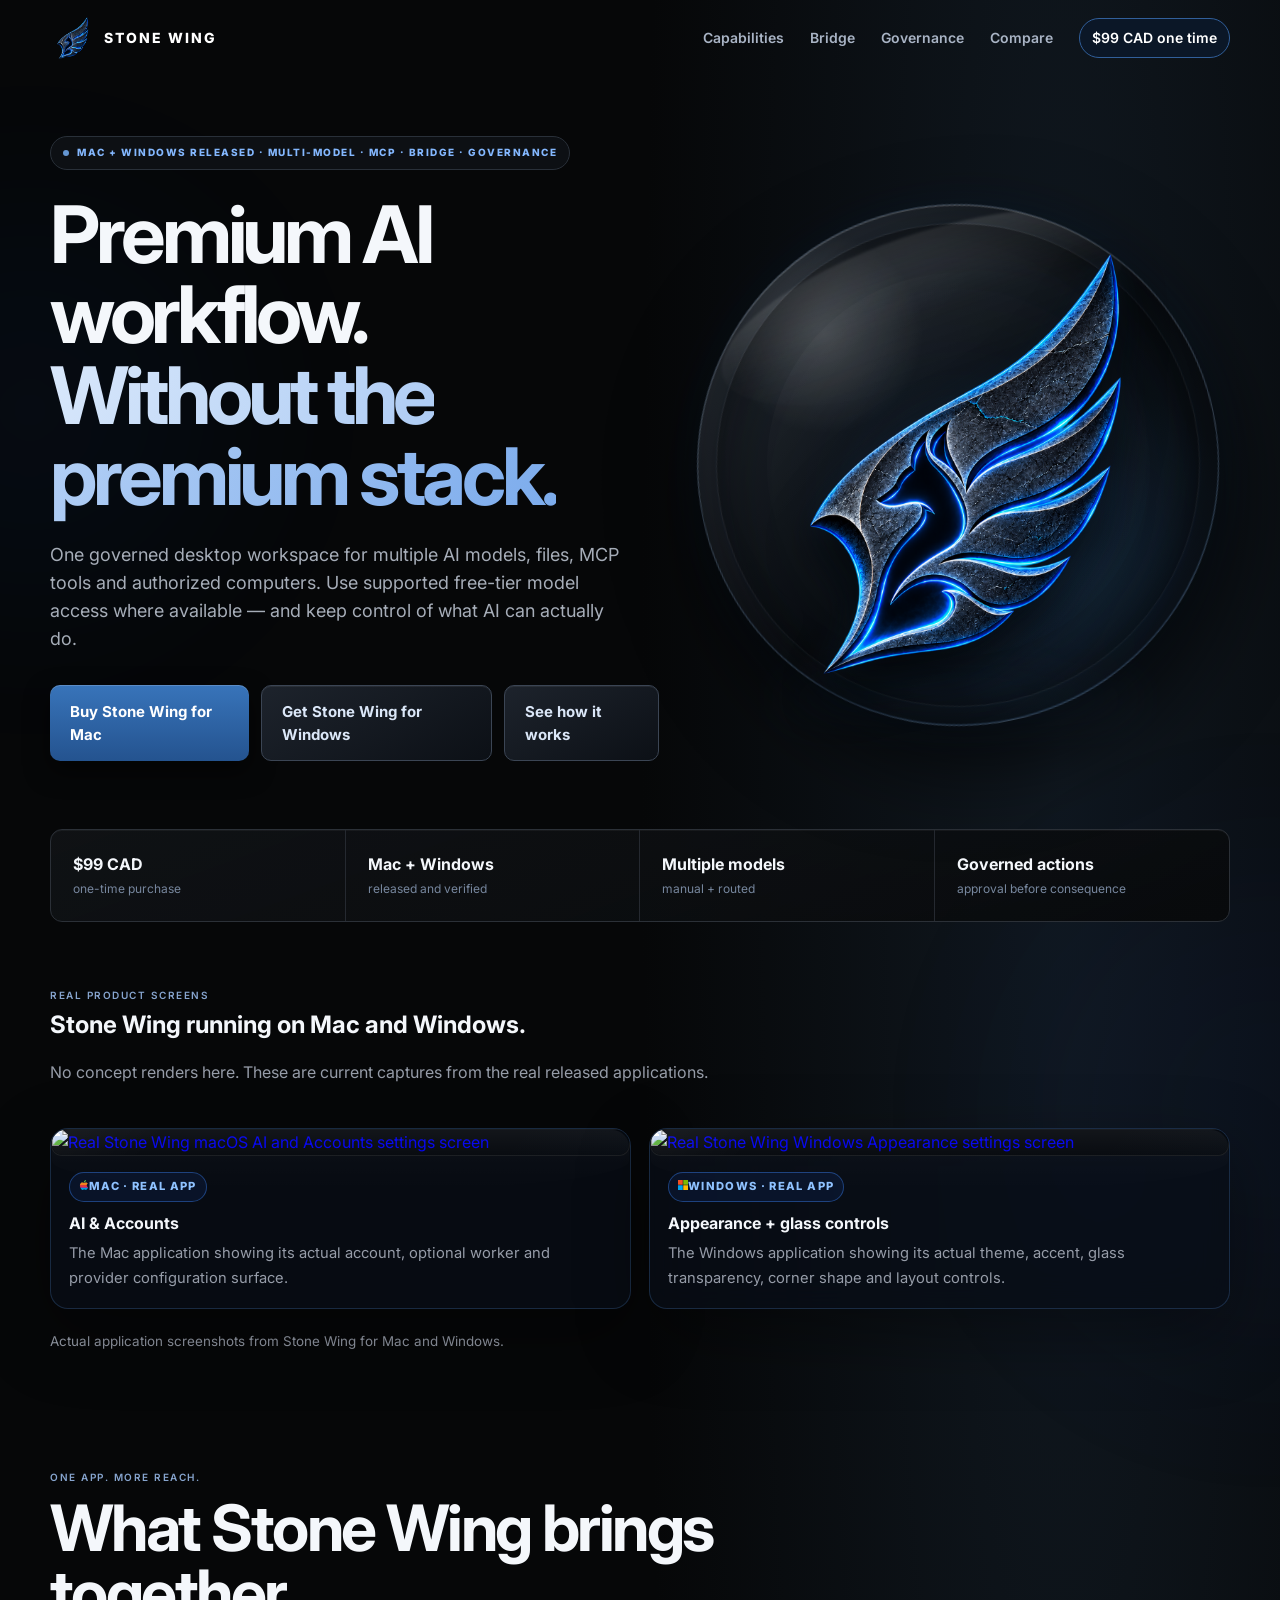
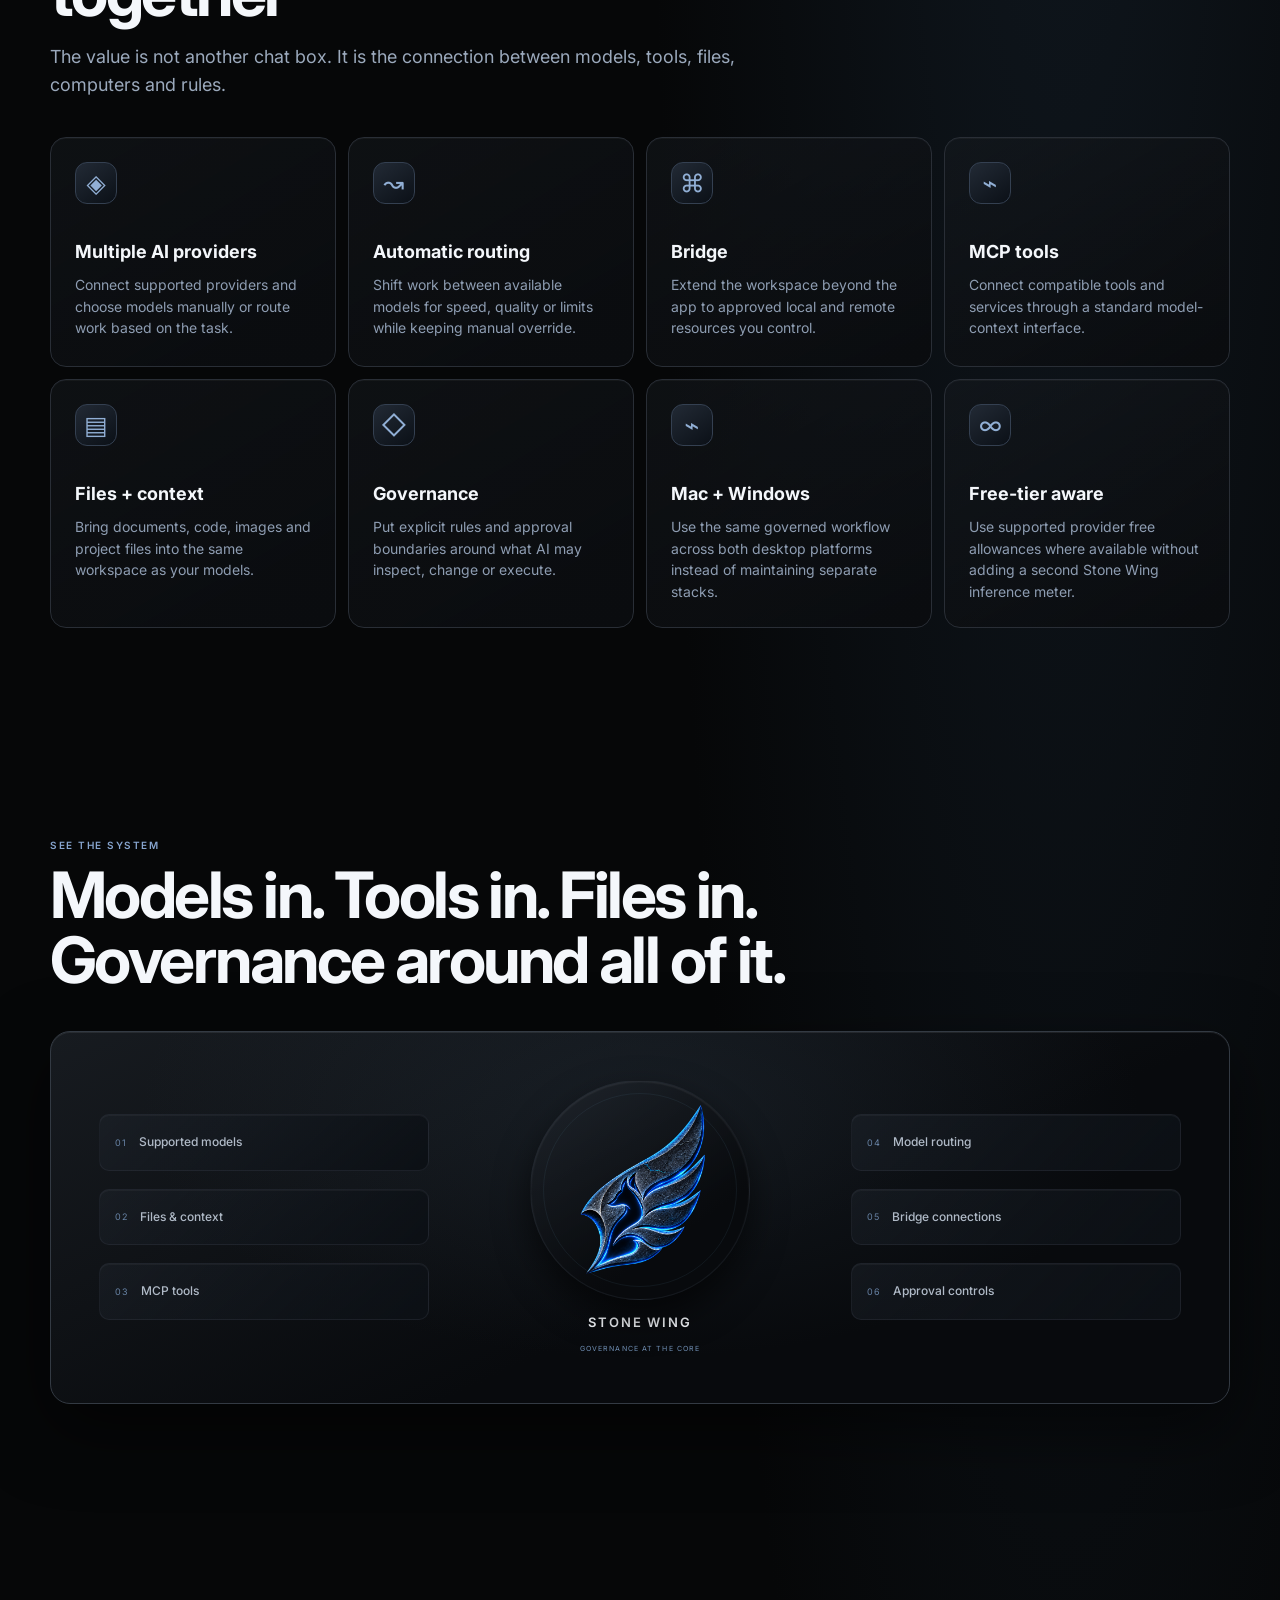
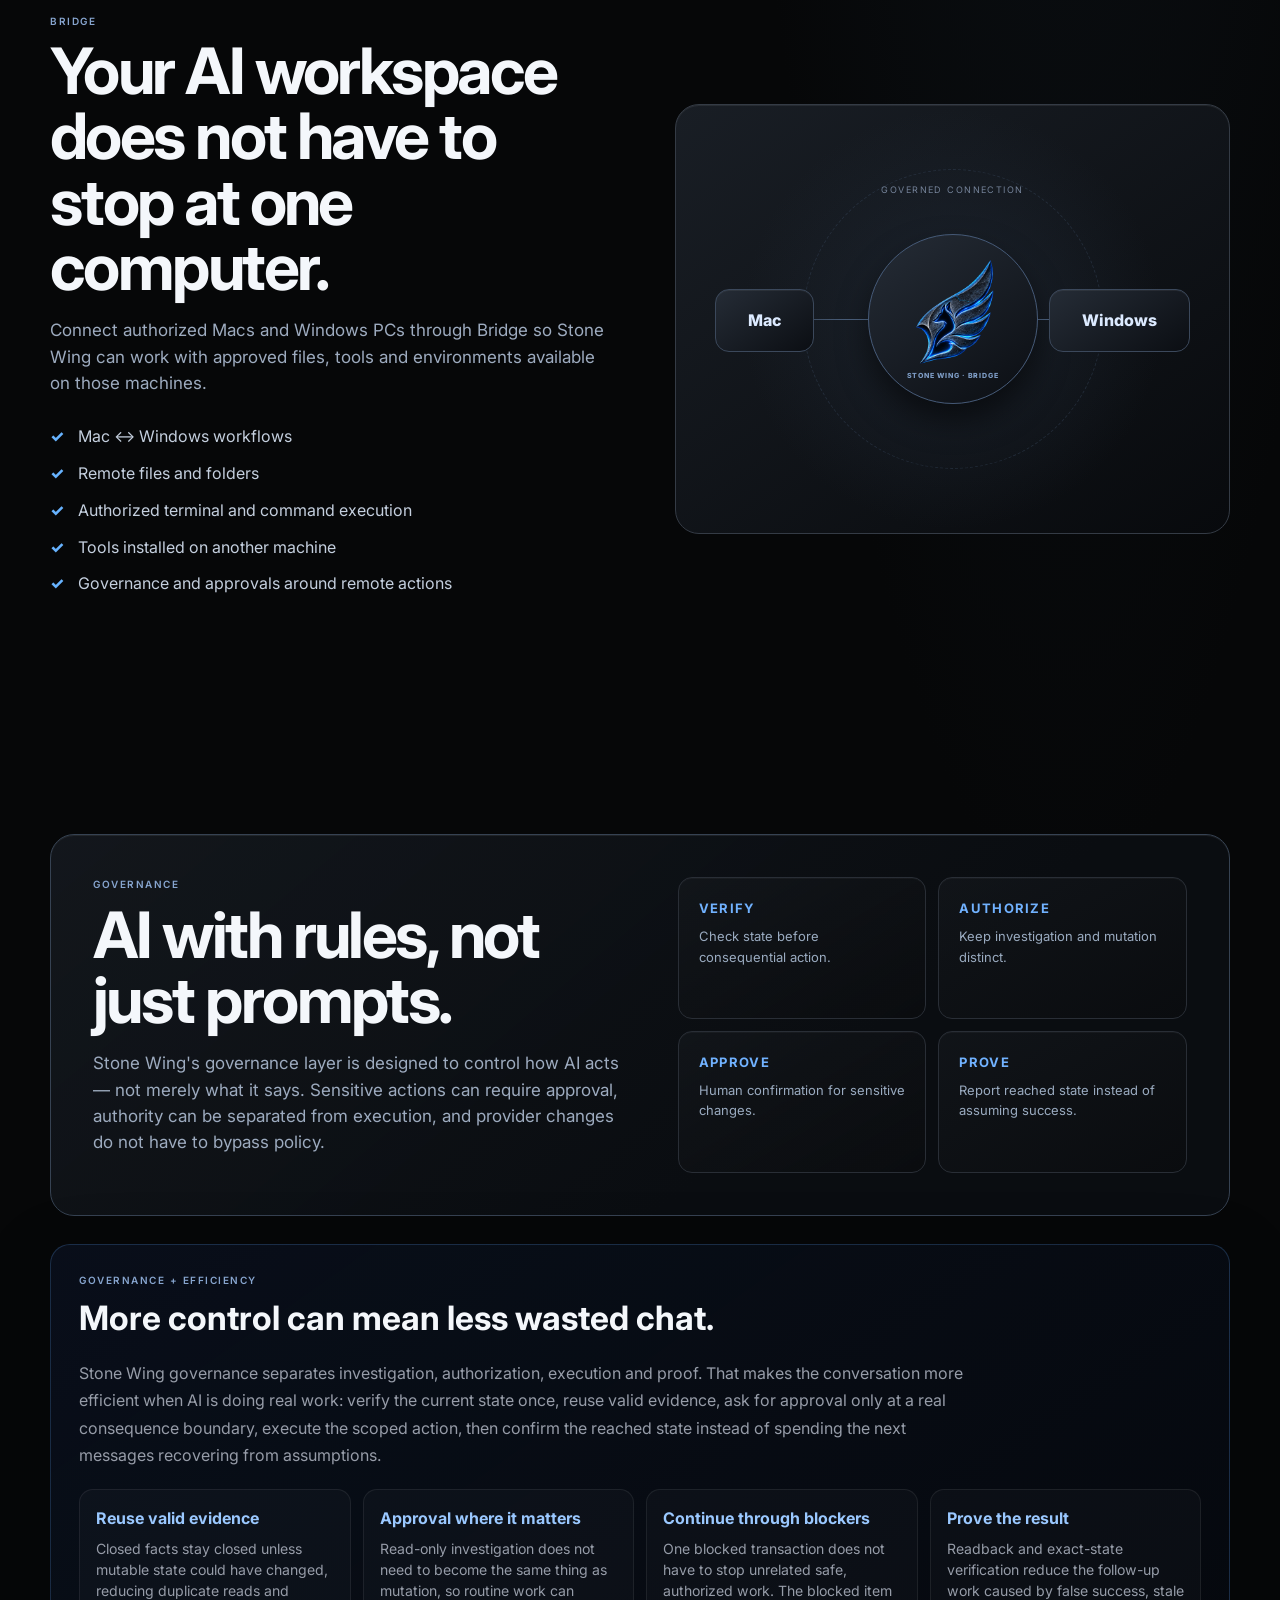
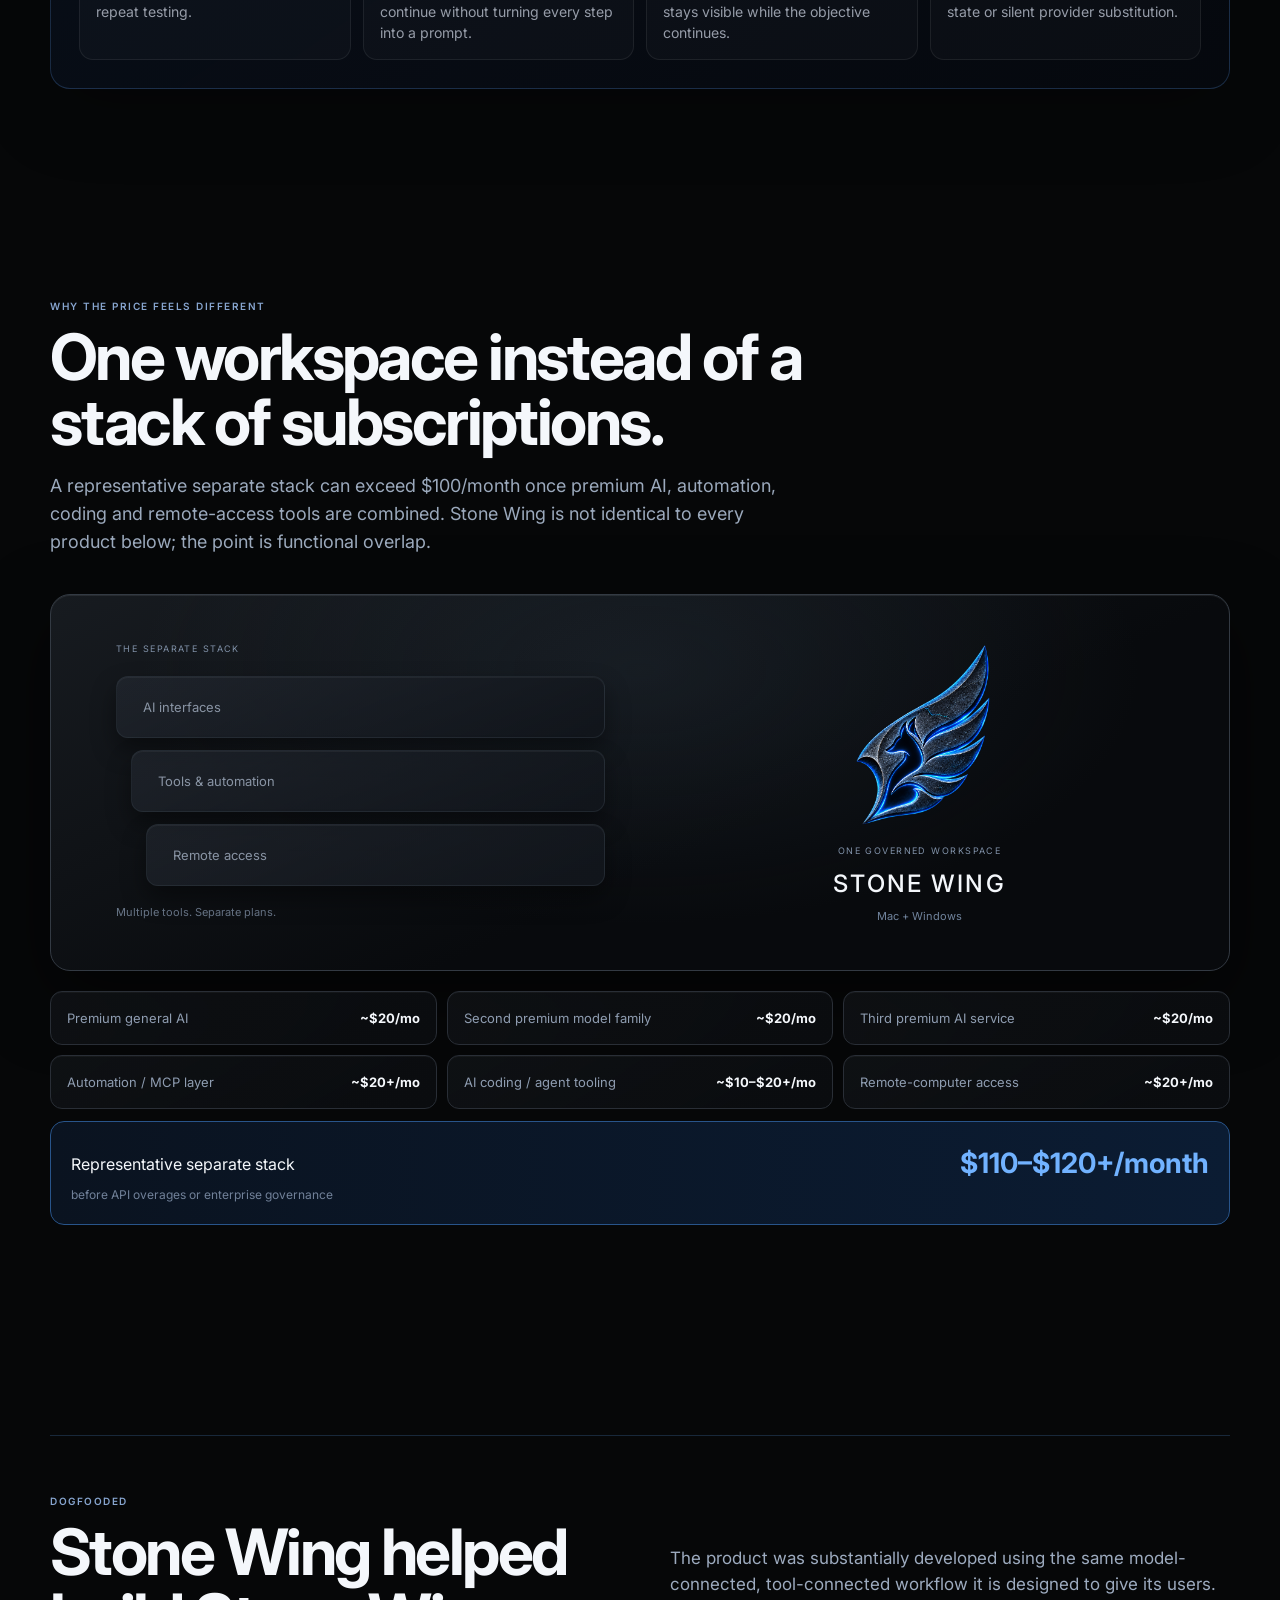
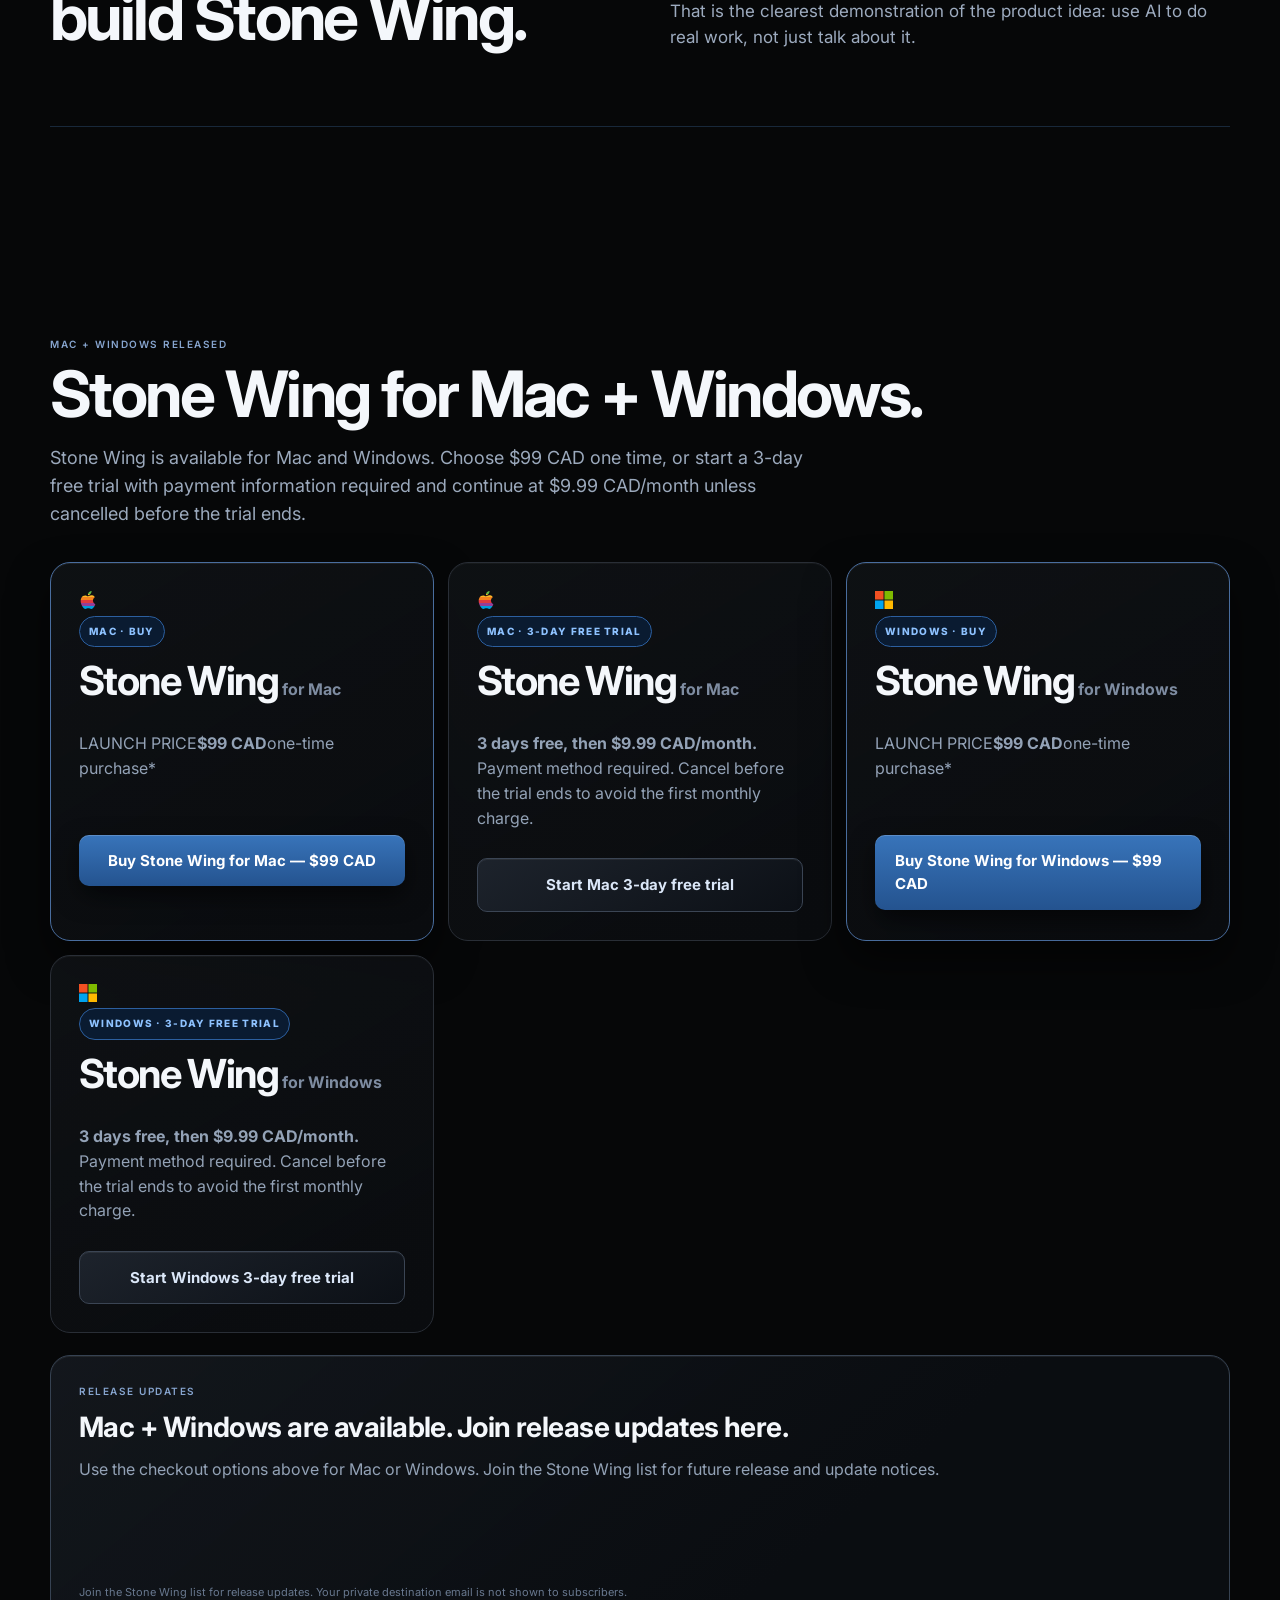
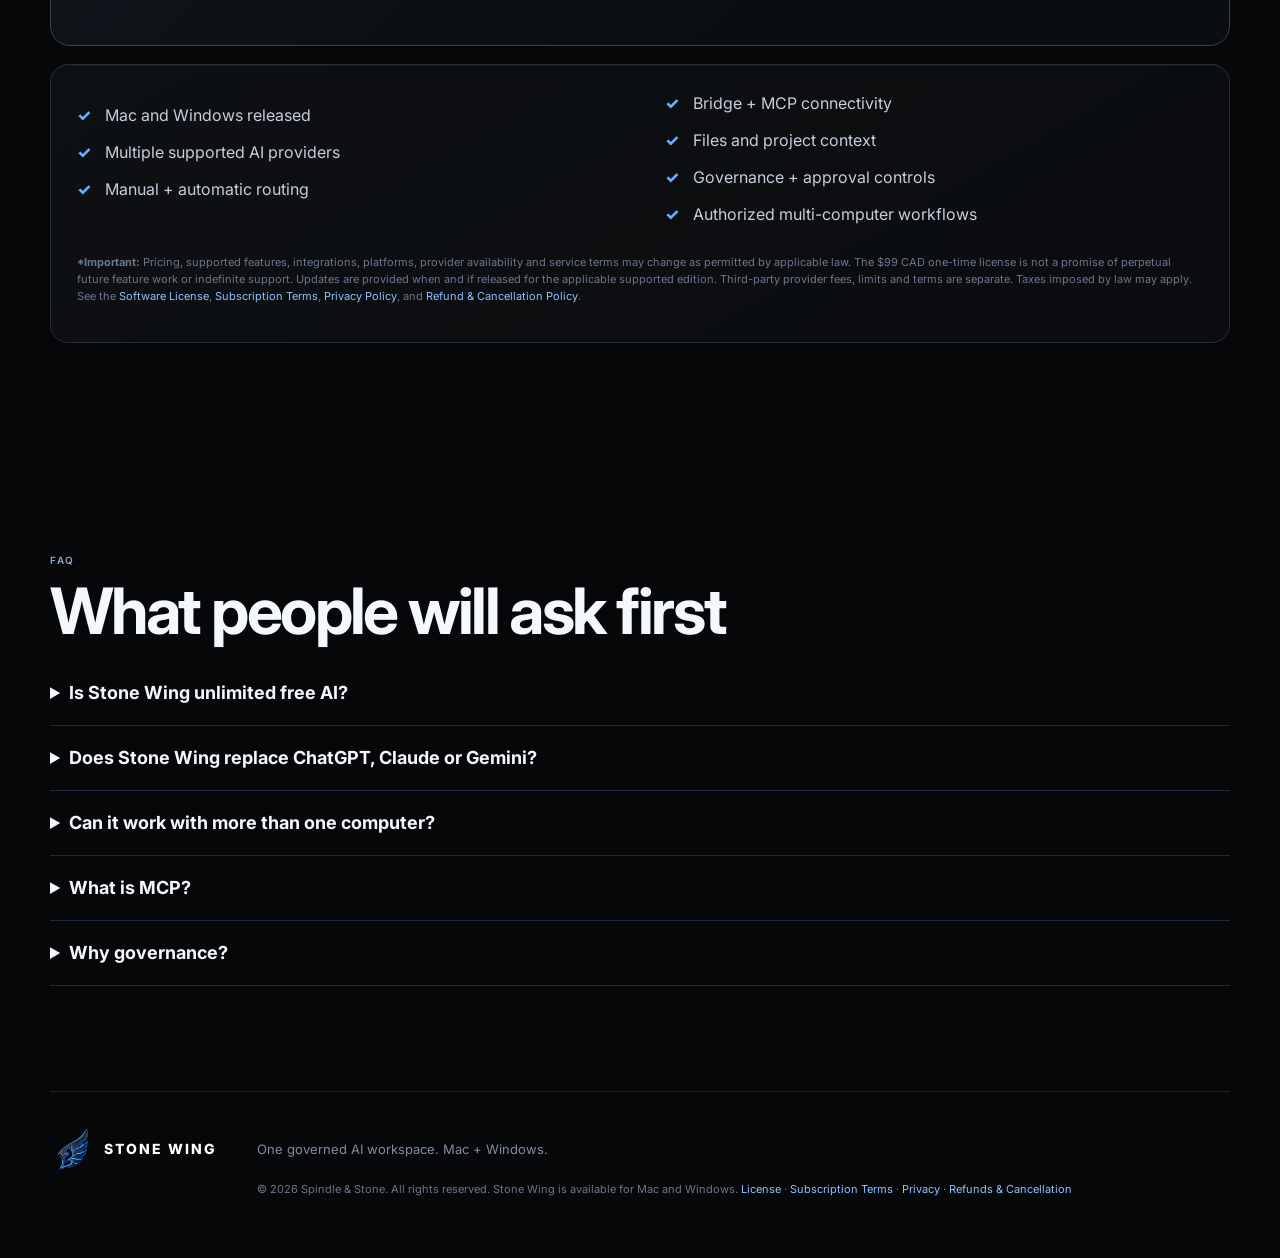
==== commit 55d090da: "Hard-cap platform logos at nickel size" ====
--- a/index.html
+++ b/index.html
@@ -52,11 +52,11 @@
 
     <section class="dual-shot shell reveal" aria-label="Stone Wing on Mac and Windows">
       <div class="platform-card">
-        <div class="platform-label"><svg class="platform-logo" aria-hidden="true" focusable="false" role="img" viewBox="0 0 24 24" xmlns="http://www.w3.org/2000/svg"><defs><linearGradient id="appleRetroindexhtml1" x1="0" y1="0" x2="0" y2="1"><stop offset="0%" stop-color="#61BB46"/><stop offset="16.667%" stop-color="#61BB46"/><stop offset="16.667%" stop-color="#FDB827"/><stop offset="33.334%" stop-color="#FDB827"/><stop offset="33.334%" stop-color="#F5821F"/><stop offset="50.001%" stop-color="#F5821F"/><stop offset="50.001%" stop-color="#E03A3E"/><stop offset="66.668%" stop-color="#E03A3E"/><stop offset="66.668%" stop-color="#963D97"/><stop offset="83.335%" stop-color="#963D97"/><stop offset="83.335%" stop-color="#009DDC"/><stop offset="100%" stop-color="#009DDC"/></linearGradient></defs><path fill="url(#appleRetroindexhtml1)" d="M12.152 6.896c-.948 0-2.415-1.078-3.96-1.04-2.04.027-3.91 1.183-4.961 3.014-2.117 3.675-.546 9.103 1.519 12.09 1.013 1.454 2.208 3.09 3.792 3.039 1.52-.065 2.09-.987 3.935-.987 1.831 0 2.35.987 3.96.948 1.637-.026 2.676-1.48 3.676-2.948 1.156-1.688 1.636-3.325 1.662-3.415-.039-.013-3.182-1.221-3.22-4.857-.026-3.04 2.48-4.494 2.597-4.559-1.429-2.09-3.623-2.324-4.39-2.376-2-.156-3.675 1.09-4.61 1.09zM15.53 3.83c.843-1.012 1.4-2.427 1.245-3.83-1.207.052-2.662.805-3.532 1.818-.78.896-1.454 2.338-1.273 3.714 1.338.104 2.715-.688 3.559-1.701"/></svg>Stone Wing for Mac<span class="concept-pill">REAL APP</span></div>
+        <div class="platform-label"><svg class="platform-logo" aria-hidden="true" focusable="false" role="img" viewBox="0 0 24 24" xmlns="http://www.w3.org/2000/svg" width="12" height="12" style="width:12px!important;height:12px!important;max-width:12px!important;max-height:12px!important;flex:0 0 12px!important"><defs><linearGradient id="appleRetroindexhtml1" x1="0" y1="0" x2="0" y2="1"><stop offset="0%" stop-color="#61BB46"/><stop offset="16.667%" stop-color="#61BB46"/><stop offset="16.667%" stop-color="#FDB827"/><stop offset="33.334%" stop-color="#FDB827"/><stop offset="33.334%" stop-color="#F5821F"/><stop offset="50.001%" stop-color="#F5821F"/><stop offset="50.001%" stop-color="#E03A3E"/><stop offset="66.668%" stop-color="#E03A3E"/><stop offset="66.668%" stop-color="#963D97"/><stop offset="83.335%" stop-color="#963D97"/><stop offset="83.335%" stop-color="#009DDC"/><stop offset="100%" stop-color="#009DDC"/></linearGradient></defs><path fill="url(#appleRetroindexhtml1)" d="M12.152 6.896c-.948 0-2.415-1.078-3.96-1.04-2.04.027-3.91 1.183-4.961 3.014-2.117 3.675-.546 9.103 1.519 12.09 1.013 1.454 2.208 3.09 3.792 3.039 1.52-.065 2.09-.987 3.935-.987 1.831 0 2.35.987 3.96.948 1.637-.026 2.676-1.48 3.676-2.948 1.156-1.688 1.636-3.325 1.662-3.415-.039-.013-3.182-1.221-3.22-4.857-.026-3.04 2.48-4.494 2.597-4.559-1.429-2.09-3.623-2.324-4.39-2.376-2-.156-3.675 1.09-4.61 1.09zM15.53 3.83c.843-1.012 1.4-2.427 1.245-3.83-1.207.052-2.662.805-3.532 1.818-.78.896-1.454 2.338-1.273 3.714 1.338.104 2.715-.688 3.559-1.701"/></svg>Stone Wing for Mac<span class="concept-pill">REAL APP</span></div>
         <a class="screenshot-link" href="https://spindleandstone.com/stone-wing-mac-app.png?v=release-3" target="_blank" rel="noopener"><img src="https://spindleandstone.com/stone-wing-mac-app.png?v=release-3" alt="Real Stone Wing macOS AI and Accounts settings screen" loading="lazy" /></a>
       </div>
       <div class="platform-card">
-        <div class="platform-label"><svg class="platform-logo" aria-hidden="true" focusable="false" role="img" viewBox="0 0 24 24" xmlns="http://www.w3.org/2000/svg"><rect x="0" y="0" width="11.377" height="11.372" fill="#F25022"/><rect x="12.623" y="0" width="11.377" height="11.372" fill="#7FBA00"/><rect x="0" y="12.623" width="11.377" height="11.377" fill="#00A4EF"/><rect x="12.623" y="12.623" width="11.377" height="11.377" fill="#FFB900"/></svg>Stone Wing for Windows<span class="concept-pill">REAL APP</span></div>
+        <div class="platform-label"><svg class="platform-logo" aria-hidden="true" focusable="false" role="img" viewBox="0 0 24 24" xmlns="http://www.w3.org/2000/svg" width="12" height="12" style="width:12px!important;height:12px!important;max-width:12px!important;max-height:12px!important;flex:0 0 12px!important"><rect x="0" y="0" width="11.377" height="11.372" fill="#F25022"/><rect x="12.623" y="0" width="11.377" height="11.372" fill="#7FBA00"/><rect x="0" y="12.623" width="11.377" height="11.377" fill="#00A4EF"/><rect x="12.623" y="12.623" width="11.377" height="11.377" fill="#FFB900"/></svg>Stone Wing for Windows<span class="concept-pill">REAL APP</span></div>
         <a class="screenshot-link" href="https://spindleandstone.com/stone-wing-windows-app.png?v=release-3" target="_blank" rel="noopener"><img src="https://spindleandstone.com/stone-wing-windows-app.png?v=release-3" alt="Real Stone Wing Windows Appearance settings screen showing glass transparency controls" loading="lazy" /></a>
       </div>
       <p class="concept-note">Actual application screenshots from released builds — not design concepts.</p>
@@ -161,22 +161,22 @@
       <p class="section-intro">Stone Wing is available for Mac and Windows. Choose $99 CAD one time, or start a 3-day free trial with payment information required and continue at $9.99 CAD/month unless cancelled before the trial ends.</p>
       <div class="pricing-options platform-pricing">
         <article class="price-option featured">
-          <div class="platform-heading"><svg class="platform-logo large" aria-hidden="true" focusable="false" role="img" viewBox="0 0 24 24" xmlns="http://www.w3.org/2000/svg"><defs><linearGradient id="appleRetroindexhtml2" x1="0" y1="0" x2="0" y2="1"><stop offset="0%" stop-color="#61BB46"/><stop offset="16.667%" stop-color="#61BB46"/><stop offset="16.667%" stop-color="#FDB827"/><stop offset="33.334%" stop-color="#FDB827"/><stop offset="33.334%" stop-color="#F5821F"/><stop offset="50.001%" stop-color="#F5821F"/><stop offset="50.001%" stop-color="#E03A3E"/><stop offset="66.668%" stop-color="#E03A3E"/><stop offset="66.668%" stop-color="#963D97"/><stop offset="83.335%" stop-color="#963D97"/><stop offset="83.335%" stop-color="#009DDC"/><stop offset="100%" stop-color="#009DDC"/></linearGradient></defs><path fill="url(#appleRetroindexhtml2)" d="M12.152 6.896c-.948 0-2.415-1.078-3.96-1.04-2.04.027-3.91 1.183-4.961 3.014-2.117 3.675-.546 9.103 1.519 12.09 1.013 1.454 2.208 3.09 3.792 3.039 1.52-.065 2.09-.987 3.935-.987 1.831 0 2.35.987 3.96.948 1.637-.026 2.676-1.48 3.676-2.948 1.156-1.688 1.636-3.325 1.662-3.415-.039-.013-3.182-1.221-3.22-4.857-.026-3.04 2.48-4.494 2.597-4.559-1.429-2.09-3.623-2.324-4.39-2.376-2-.156-3.675 1.09-4.61 1.09zM15.53 3.83c.843-1.012 1.4-2.427 1.245-3.83-1.207.052-2.662.805-3.532 1.818-.78.896-1.454 2.338-1.273 3.714 1.338.104 2.715-.688 3.559-1.701"/></svg><div><div class="price-badge">MAC · BUY</div><h3>Stone Wing<span> for Mac</span></h3></div></div>
+          <div class="platform-heading"><svg class="platform-logo large" aria-hidden="true" focusable="false" role="img" viewBox="0 0 24 24" xmlns="http://www.w3.org/2000/svg" width="18" height="18" style="width:18px!important;height:18px!important;max-width:18px!important;max-height:18px!important;flex:0 0 18px!important"><defs><linearGradient id="appleRetroindexhtml2" x1="0" y1="0" x2="0" y2="1"><stop offset="0%" stop-color="#61BB46"/><stop offset="16.667%" stop-color="#61BB46"/><stop offset="16.667%" stop-color="#FDB827"/><stop offset="33.334%" stop-color="#FDB827"/><stop offset="33.334%" stop-color="#F5821F"/><stop offset="50.001%" stop-color="#F5821F"/><stop offset="50.001%" stop-color="#E03A3E"/><stop offset="66.668%" stop-color="#E03A3E"/><stop offset="66.668%" stop-color="#963D97"/><stop offset="83.335%" stop-color="#963D97"/><stop offset="83.335%" stop-color="#009DDC"/><stop offset="100%" stop-color="#009DDC"/></linearGradient></defs><path fill="url(#appleRetroindexhtml2)" d="M12.152 6.896c-.948 0-2.415-1.078-3.96-1.04-2.04.027-3.91 1.183-4.961 3.014-2.117 3.675-.546 9.103 1.519 12.09 1.013 1.454 2.208 3.09 3.792 3.039 1.52-.065 2.09-.987 3.935-.987 1.831 0 2.35.987 3.96.948 1.637-.026 2.676-1.48 3.676-2.948 1.156-1.688 1.636-3.325 1.662-3.415-.039-.013-3.182-1.221-3.22-4.857-.026-3.04 2.48-4.494 2.597-4.559-1.429-2.09-3.623-2.324-4.39-2.376-2-.156-3.675 1.09-4.61 1.09zM15.53 3.83c.843-1.012 1.4-2.427 1.245-3.83-1.207.052-2.662.805-3.532 1.818-.78.896-1.454 2.338-1.273 3.714 1.338.104 2.715-.688 3.559-1.701"/></svg><div><div class="price-badge">MAC · BUY</div><h3>Stone Wing<span> for Mac</span></h3></div></div>
           <p><span class="launch-price-label">LAUNCH PRICE</span><strong class="launch-price">$99 CAD</strong><span class="launch-price-note">one-time purchase*</span></p>
           <a class="button primary full" href="https://buy.stripe.com/bJeaEW421dL41ajfp05c400">Buy Stone Wing for Mac — $99 CAD</a>
         </article>
         <article class="price-option trial-card">
-          <div class="platform-heading"><svg class="platform-logo large" aria-hidden="true" focusable="false" role="img" viewBox="0 0 24 24" xmlns="http://www.w3.org/2000/svg"><defs><linearGradient id="appleRetroindexhtml3" x1="0" y1="0" x2="0" y2="1"><stop offset="0%" stop-color="#61BB46"/><stop offset="16.667%" stop-color="#61BB46"/><stop offset="16.667%" stop-color="#FDB827"/><stop offset="33.334%" stop-color="#FDB827"/><stop offset="33.334%" stop-color="#F5821F"/><stop offset="50.001%" stop-color="#F5821F"/><stop offset="50.001%" stop-color="#E03A3E"/><stop offset="66.668%" stop-color="#E03A3E"/><stop offset="66.668%" stop-color="#963D97"/><stop offset="83.335%" stop-color="#963D97"/><stop offset="83.335%" stop-color="#009DDC"/><stop offset="100%" stop-color="#009DDC"/></linearGradient></defs><path fill="url(#appleRetroindexhtml3)" d="M12.152 6.896c-.948 0-2.415-1.078-3.96-1.04-2.04.027-3.91 1.183-4.961 3.014-2.117 3.675-.546 9.103 1.519 12.09 1.013 1.454 2.208 3.09 3.792 3.039 1.52-.065 2.09-.987 3.935-.987 1.831 0 2.35.987 3.96.948 1.637-.026 2.676-1.48 3.676-2.948 1.156-1.688 1.636-3.325 1.662-3.415-.039-.013-3.182-1.221-3.22-4.857-.026-3.04 2.48-4.494 2.597-4.559-1.429-2.09-3.623-2.324-4.39-2.376-2-.156-3.675 1.09-4.61 1.09zM15.53 3.83c.843-1.012 1.4-2.427 1.245-3.83-1.207.052-2.662.805-3.532 1.818-.78.896-1.454 2.338-1.273 3.714 1.338.104 2.715-.688 3.559-1.701"/></svg><div><div class="price-badge trial">MAC · 3-DAY FREE TRIAL</div><h3>Stone Wing<span> for Mac</span></h3></div></div>
+          <div class="platform-heading"><svg class="platform-logo large" aria-hidden="true" focusable="false" role="img" viewBox="0 0 24 24" xmlns="http://www.w3.org/2000/svg" width="18" height="18" style="width:18px!important;height:18px!important;max-width:18px!important;max-height:18px!important;flex:0 0 18px!important"><defs><linearGradient id="appleRetroindexhtml3" x1="0" y1="0" x2="0" y2="1"><stop offset="0%" stop-color="#61BB46"/><stop offset="16.667%" stop-color="#61BB46"/><stop offset="16.667%" stop-color="#FDB827"/><stop offset="33.334%" stop-color="#FDB827"/><stop offset="33.334%" stop-color="#F5821F"/><stop offset="50.001%" stop-color="#F5821F"/><stop offset="50.001%" stop-color="#E03A3E"/><stop offset="66.668%" stop-color="#E03A3E"/><stop offset="66.668%" stop-color="#963D97"/><stop offset="83.335%" stop-color="#963D97"/><stop offset="83.335%" stop-color="#009DDC"/><stop offset="100%" stop-color="#009DDC"/></linearGradient></defs><path fill="url(#appleRetroindexhtml3)" d="M12.152 6.896c-.948 0-2.415-1.078-3.96-1.04-2.04.027-3.91 1.183-4.961 3.014-2.117 3.675-.546 9.103 1.519 12.09 1.013 1.454 2.208 3.09 3.792 3.039 1.52-.065 2.09-.987 3.935-.987 1.831 0 2.35.987 3.96.948 1.637-.026 2.676-1.48 3.676-2.948 1.156-1.688 1.636-3.325 1.662-3.415-.039-.013-3.182-1.221-3.22-4.857-.026-3.04 2.48-4.494 2.597-4.559-1.429-2.09-3.623-2.324-4.39-2.376-2-.156-3.675 1.09-4.61 1.09zM15.53 3.83c.843-1.012 1.4-2.427 1.245-3.83-1.207.052-2.662.805-3.532 1.818-.78.896-1.454 2.338-1.273 3.714 1.338.104 2.715-.688 3.559-1.701"/></svg><div><div class="price-badge trial">MAC · 3-DAY FREE TRIAL</div><h3>Stone Wing<span> for Mac</span></h3></div></div>
           <p><strong>3 days free, then $9.99 CAD/month.</strong> Payment method required. Cancel before the trial ends to avoid the first monthly charge.</p>
           <a class="button ghost full" href="https://buy.stripe.com/7sY5kC5654audX50u65c401">Start Mac 3-day free trial</a>
         </article>
         <article class="price-option featured">
-          <div class="platform-heading"><svg class="platform-logo large" aria-hidden="true" focusable="false" role="img" viewBox="0 0 24 24" xmlns="http://www.w3.org/2000/svg"><rect x="0" y="0" width="11.377" height="11.372" fill="#F25022"/><rect x="12.623" y="0" width="11.377" height="11.372" fill="#7FBA00"/><rect x="0" y="12.623" width="11.377" height="11.377" fill="#00A4EF"/><rect x="12.623" y="12.623" width="11.377" height="11.377" fill="#FFB900"/></svg><div><div class="price-badge">WINDOWS · BUY</div><h3>Stone Wing<span> for Windows</span></h3></div></div>
+          <div class="platform-heading"><svg class="platform-logo large" aria-hidden="true" focusable="false" role="img" viewBox="0 0 24 24" xmlns="http://www.w3.org/2000/svg" width="18" height="18" style="width:18px!important;height:18px!important;max-width:18px!important;max-height:18px!important;flex:0 0 18px!important"><rect x="0" y="0" width="11.377" height="11.372" fill="#F25022"/><rect x="12.623" y="0" width="11.377" height="11.372" fill="#7FBA00"/><rect x="0" y="12.623" width="11.377" height="11.377" fill="#00A4EF"/><rect x="12.623" y="12.623" width="11.377" height="11.377" fill="#FFB900"/></svg><div><div class="price-badge">WINDOWS · BUY</div><h3>Stone Wing<span> for Windows</span></h3></div></div>
           <p><span class="launch-price-label">LAUNCH PRICE</span><strong class="launch-price">$99 CAD</strong><span class="launch-price-note">one-time purchase*</span></p>
           <a class="button primary full" href="https://buy.stripe.com/aFa8wO0PP36qdX53Gi5c404">Buy Stone Wing for Windows — $99 CAD</a>
         </article>
         <article id="windows-purchase" class="price-option trial-card">
-          <div class="platform-heading"><svg class="platform-logo large" aria-hidden="true" focusable="false" role="img" viewBox="0 0 24 24" xmlns="http://www.w3.org/2000/svg"><rect x="0" y="0" width="11.377" height="11.372" fill="#F25022"/><rect x="12.623" y="0" width="11.377" height="11.372" fill="#7FBA00"/><rect x="0" y="12.623" width="11.377" height="11.377" fill="#00A4EF"/><rect x="12.623" y="12.623" width="11.377" height="11.377" fill="#FFB900"/></svg><div><div class="price-badge trial">WINDOWS · 3-DAY FREE TRIAL</div><h3>Stone Wing<span> for Windows</span></h3></div></div>
+          <div class="platform-heading"><svg class="platform-logo large" aria-hidden="true" focusable="false" role="img" viewBox="0 0 24 24" xmlns="http://www.w3.org/2000/svg" width="18" height="18" style="width:18px!important;height:18px!important;max-width:18px!important;max-height:18px!important;flex:0 0 18px!important"><rect x="0" y="0" width="11.377" height="11.372" fill="#F25022"/><rect x="12.623" y="0" width="11.377" height="11.372" fill="#7FBA00"/><rect x="0" y="12.623" width="11.377" height="11.377" fill="#00A4EF"/><rect x="12.623" y="12.623" width="11.377" height="11.377" fill="#FFB900"/></svg><div><div class="price-badge trial">WINDOWS · 3-DAY FREE TRIAL</div><h3>Stone Wing<span> for Windows</span></h3></div></div>
           <p><strong>3 days free, then $9.99 CAD/month.</strong> Payment method required. Cancel before the trial ends to avoid the first monthly charge.</p>
           <a class="button ghost full" href="https://buy.stripe.com/6oUeVc1TT7mG2en3Gi5c405">Start Windows 3-day free trial</a>
         </article>
--- a/styles.css
+++ b/styles.css
@@ -5,7 +5,7 @@
 .notify-box{margin-top:22px;border:1px solid #24466f;border-radius:20px;padding:28px;background:linear-gradient(180deg,#0a1626,#08101a)}.notify-box h3{margin:6px 0 8px;font-size:28px;letter-spacing:-.02em}.notify-box p{margin:0 0 16px;color:#93a2b6}.notify-box .beehiiv-embed{margin-top:14px}
 
 .screenshot-link{display:block;text-decoration:none}.screenshot-link img{display:block;width:100.screenshot-link{display:block;text-decoration:none}.screenshot-link img{display:block;width:100%;height:auto}
-.platform-logo{width:2px;height:2px;object-fit:contain;flex:0 0 auto;filter:drop-shadow(0 0 7px rgba(110,174,255,.18))}.platform-logo.large{width:4px;height:4px}.platform-heading{display:flex;align-items:flex-start;gap:14px}.platform-heading h3{margin-top:10px}.platform-pricing{grid-template-columns:repeat(4,minmax(0,1fr));gap:12px}.trial-card{border-color:#36577e!important}.price-badge.trial{color:#b8d8ff;border-color:#3c6898;background:#0a1827}.inline-platform-logo{width:1.5px;height:1.5px;vertical-align:-2px;margin-right:6px;object-fit:contain}.real-badge{display:inline-flex!important;align-items:center}.price-option p strong{color:#e9f2ff}@media(max-width:900px){.platform-pricing{grid-template-columns:repeat(4,minmax(0,1fr));gap:12px}}
+.platform-logo{width:12px!important;height:12px!important;max-width:12px!important;max-height:12px!important;object-fit:contain;flex:0 0 auto;filter:drop-shadow(0 0 7px rgba(110,174,255,.18))}.platform-logo.large{width:18px!important;height:18px!important;max-width:18px!important;max-height:18px!important}.platform-heading{display:flex;align-items:flex-start;gap:14px}.platform-heading h3{margin-top:10px}.platform-pricing{grid-template-columns:repeat(4,minmax(0,1fr));gap:12px}.trial-card{border-color:#36577e!important}.price-badge.trial{color:#b8d8ff;border-color:#3c6898;background:#0a1827}.inline-platform-logo{width:10px!important;height:10px!important;max-width:10px!important;max-height:10px!important;vertical-align:-2px;margin-right:6px;object-fit:contain}.real-badge{display:inline-flex!important;align-items:center}.price-option p strong{color:#e9f2ff}@media(max-width:900px){.platform-pricing{grid-template-columns:repeat(4,minmax(0,1fr));gap:12px}}
 
 /* Launch pricing emphasis */
 .launch-price-label{display:block;font-size:10px;font-weight:800;letter-spacing:.15em;color:#8ec2ff;margin:2px 0 5px}.launch-price{display:block;font-size:34px;line-height:1.05;color:#fff;letter-spacing:-.03em}.launch-price-note{display:block;margin-top:4px;color:#8d9bae;font-size:12px}.platform-pricing .price-option{min-height:330px}.platform-pricing .button{margin-top:auto}
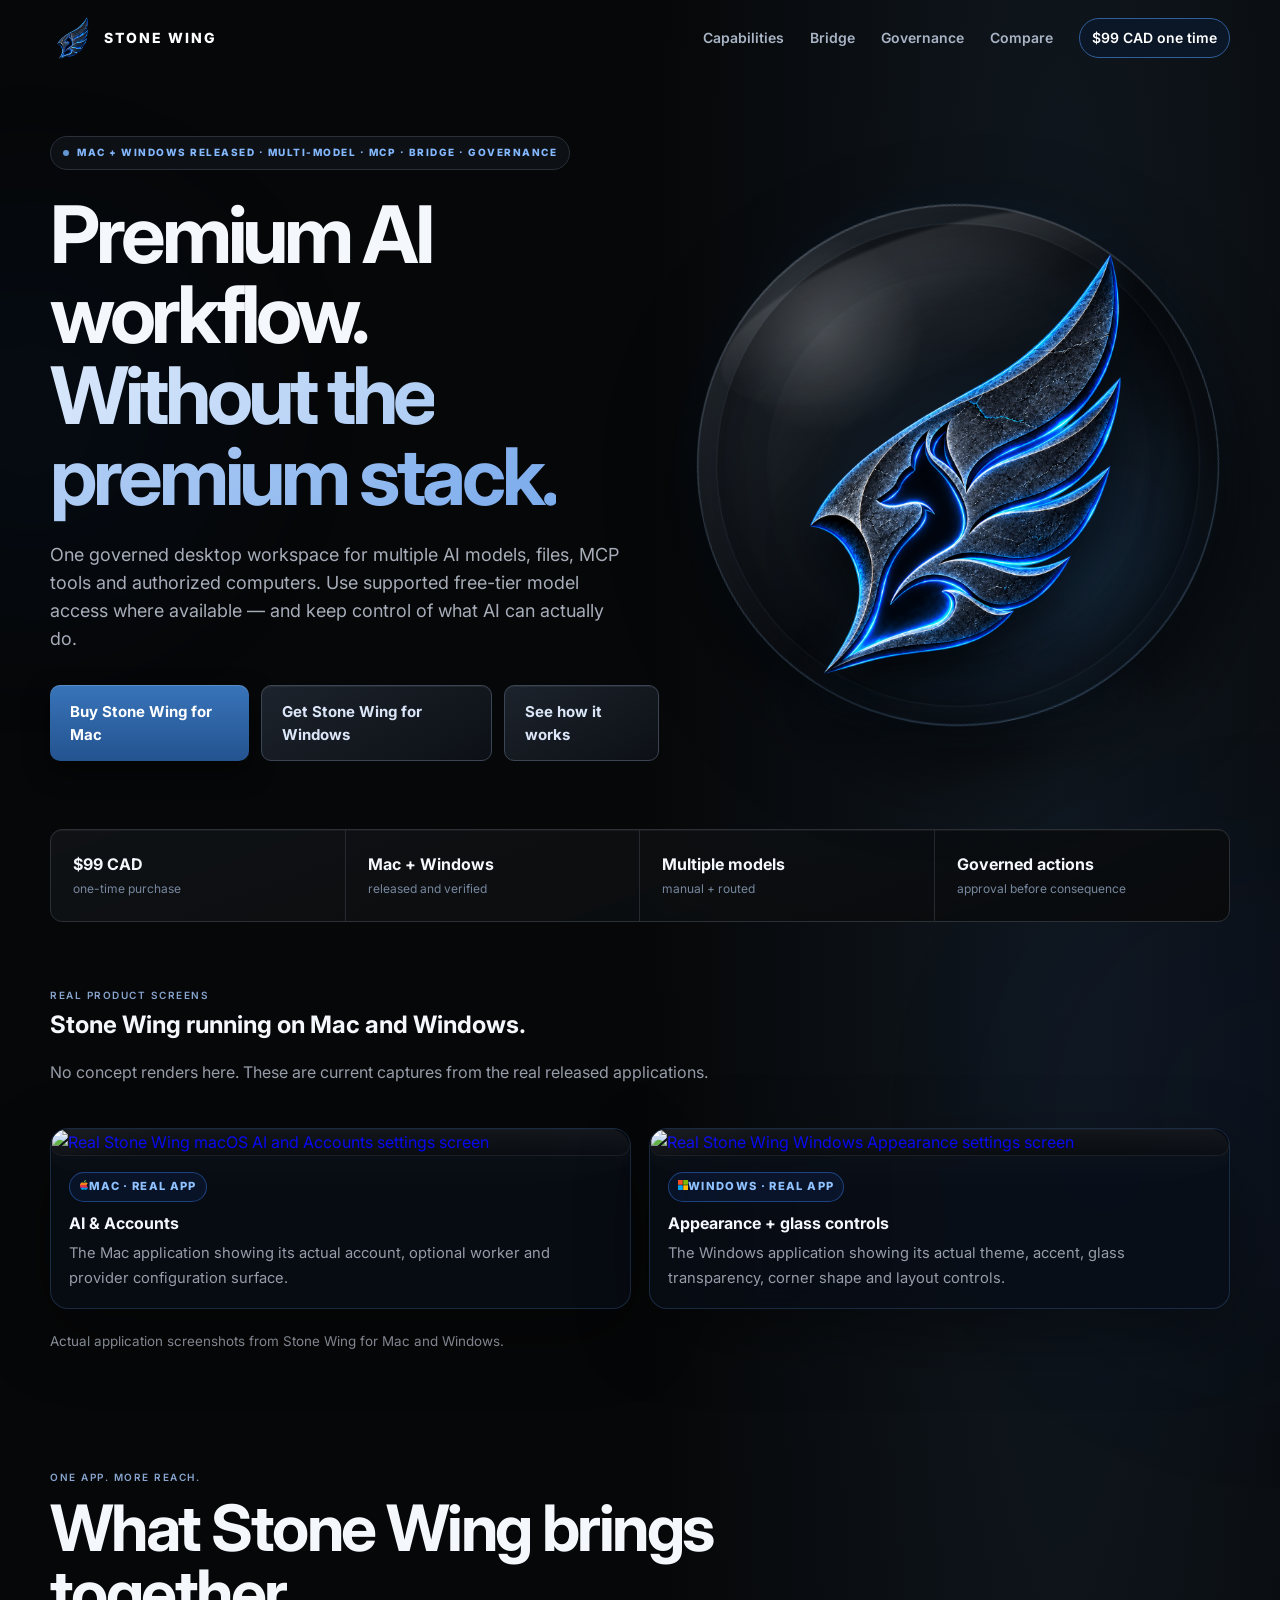
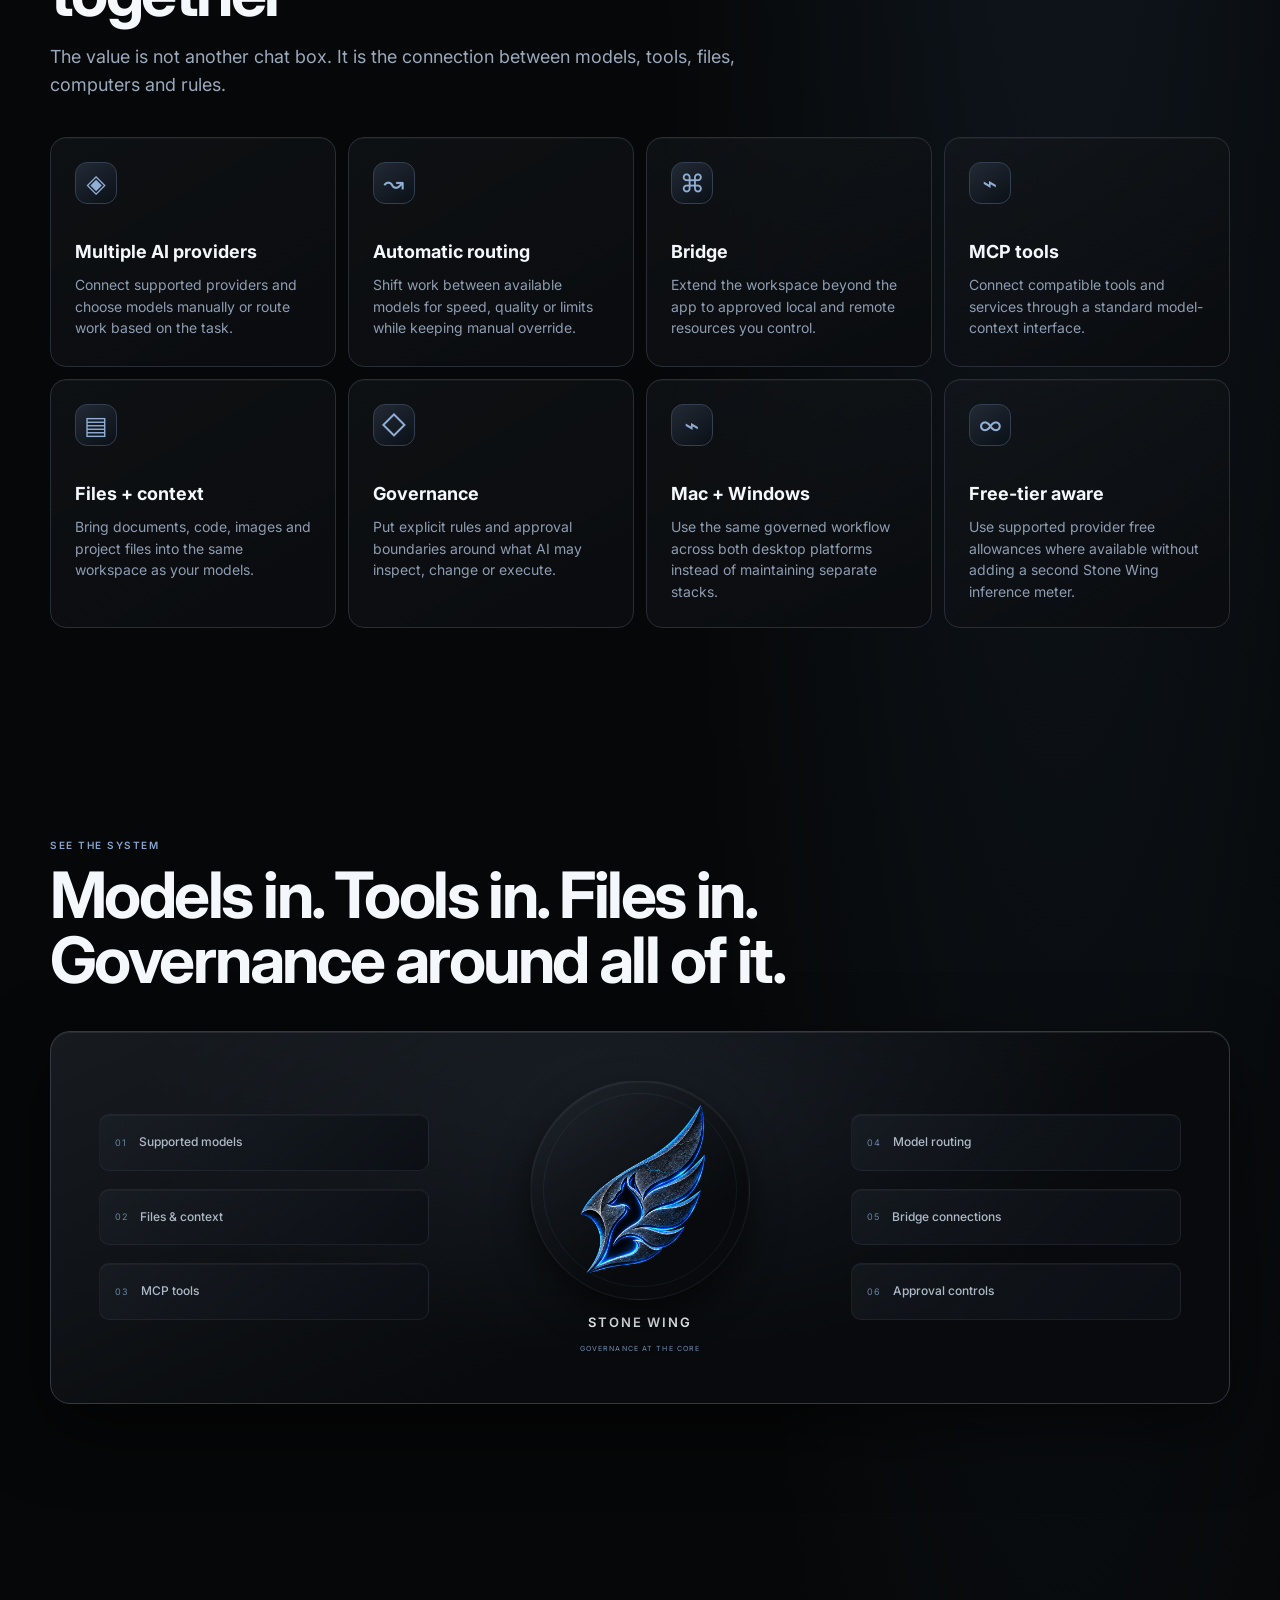
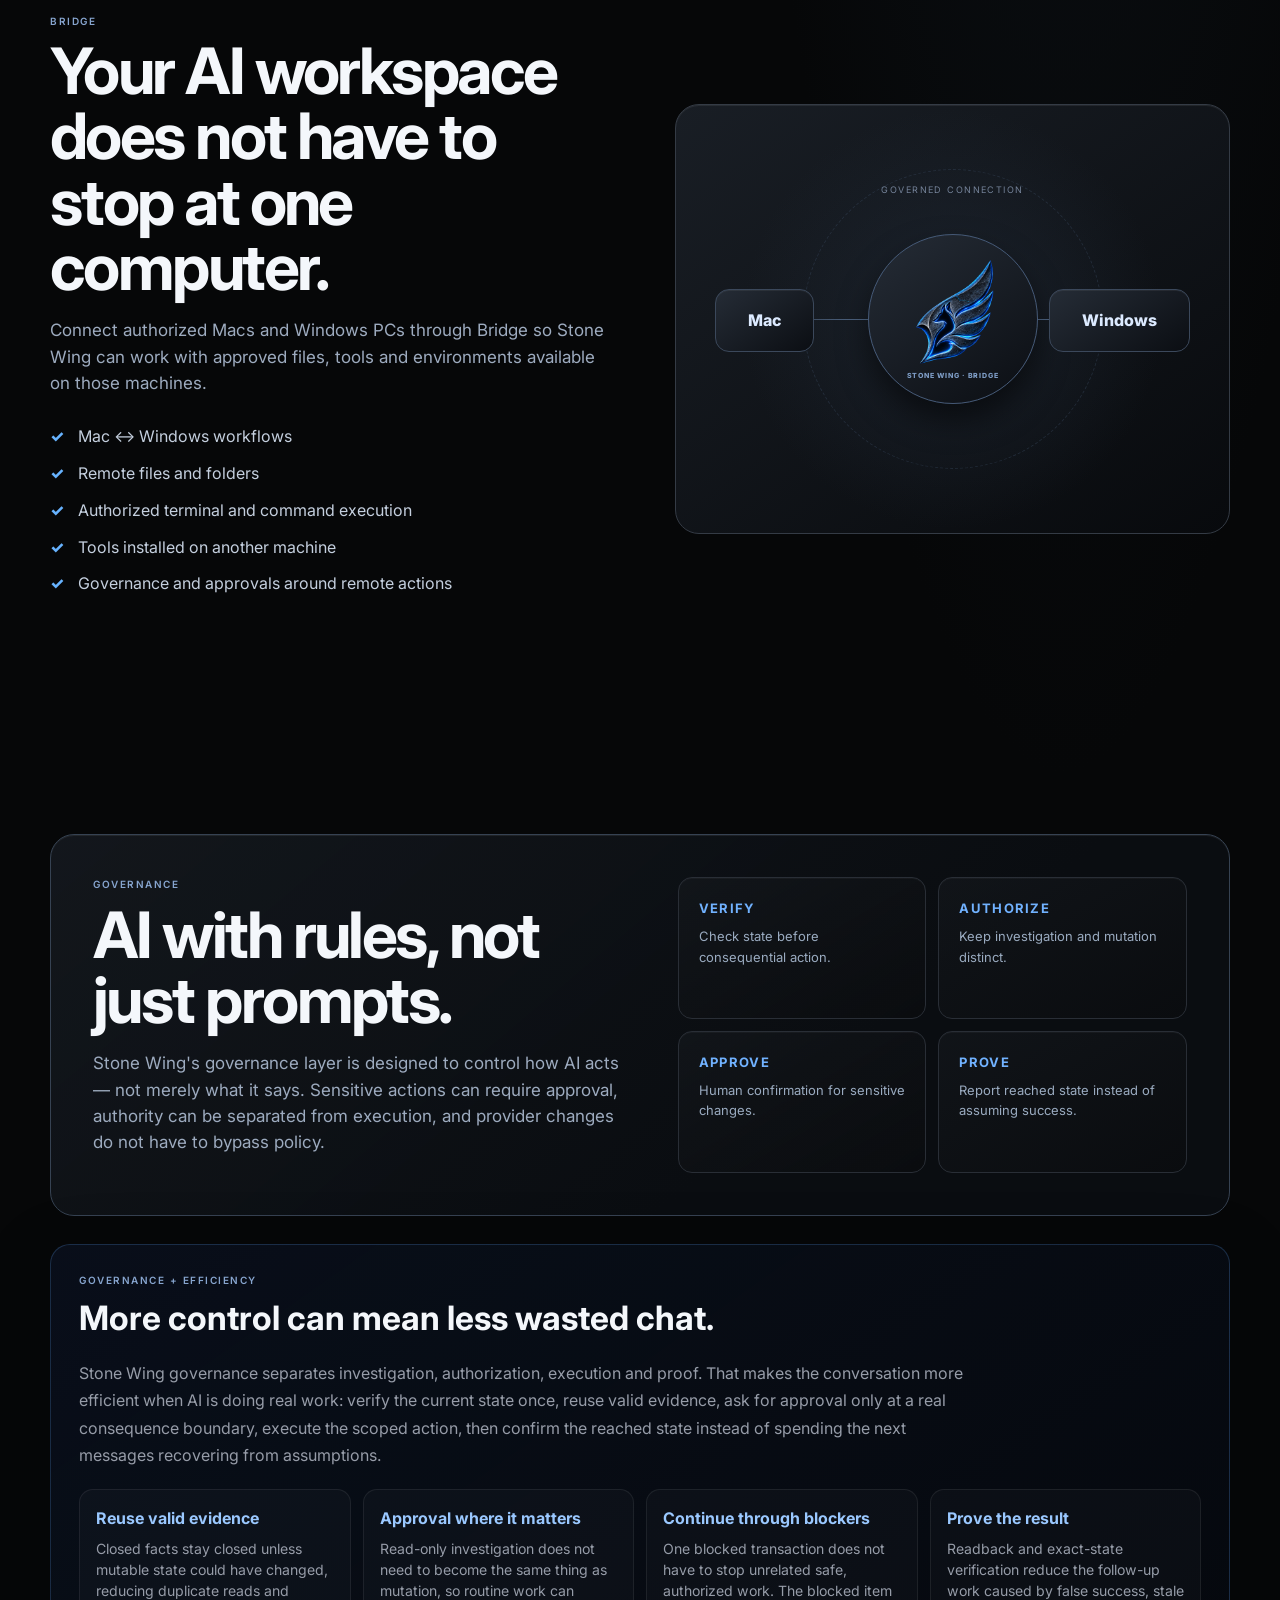
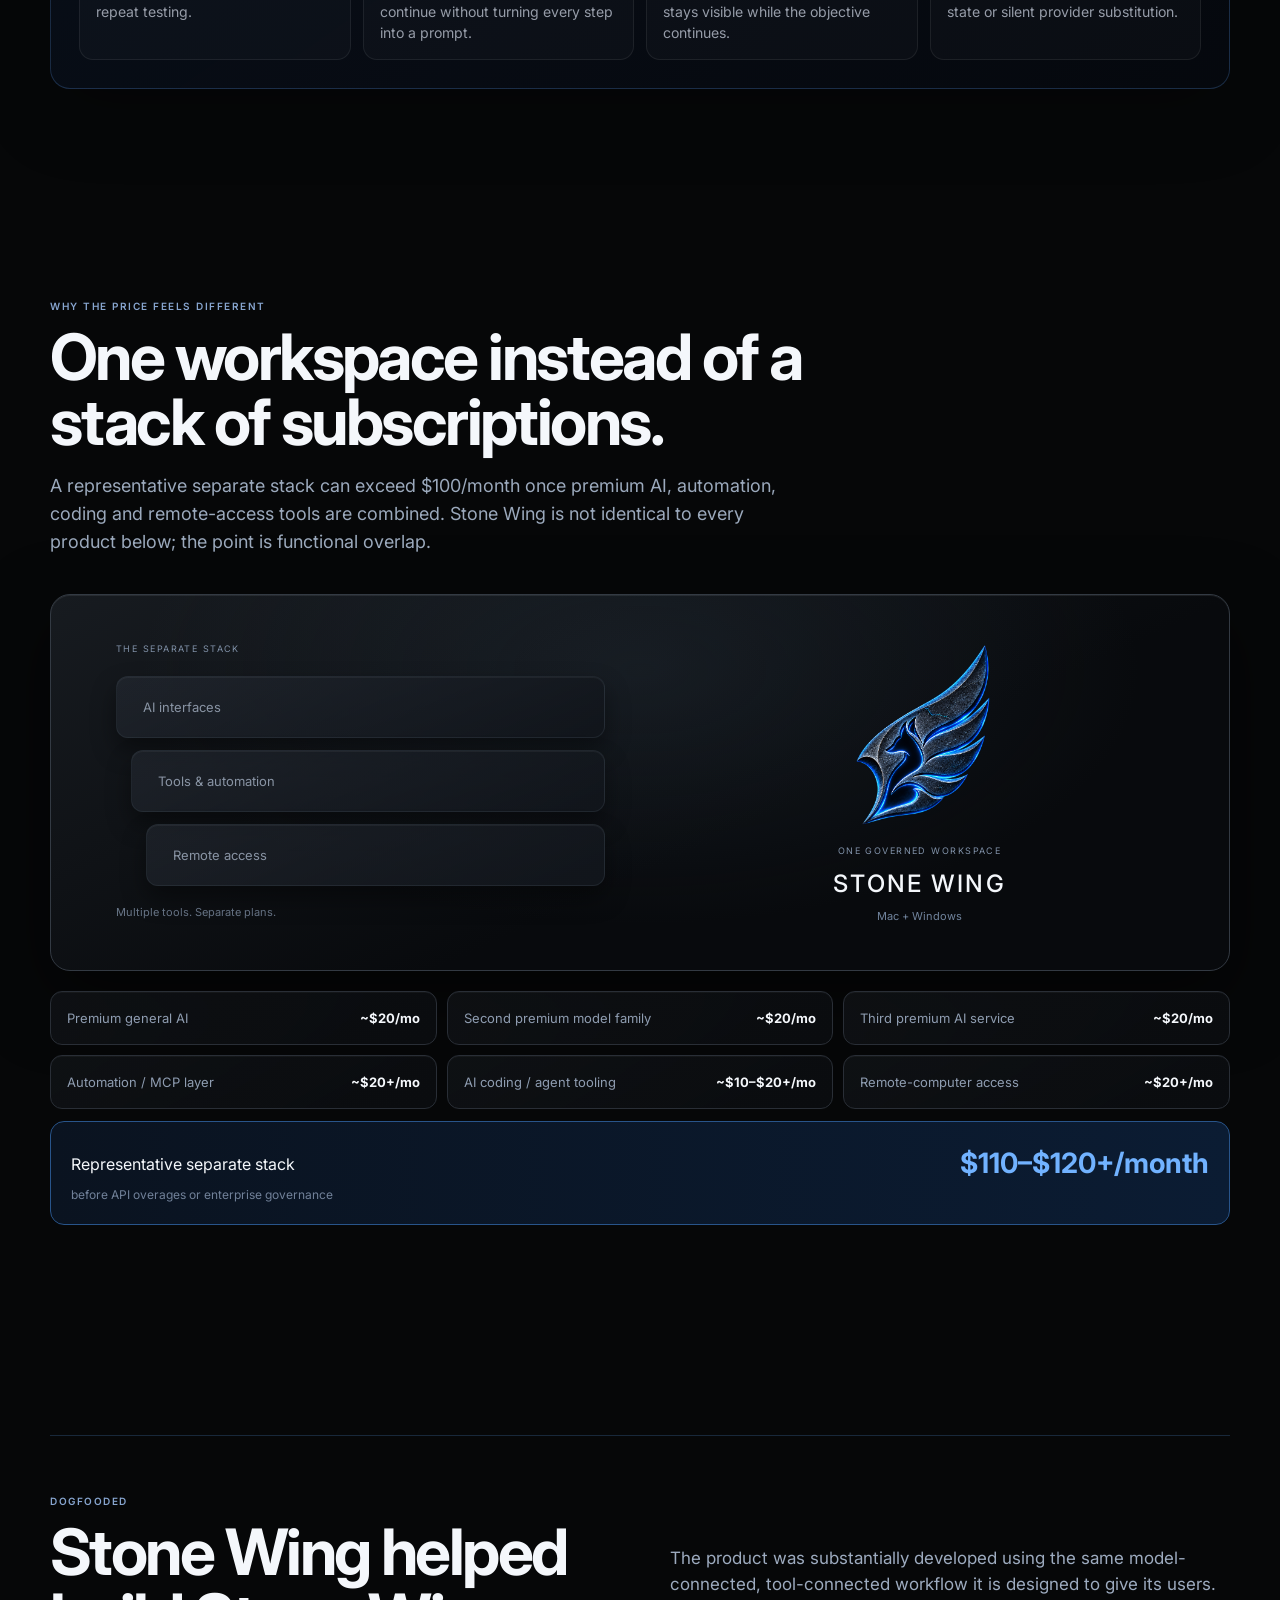
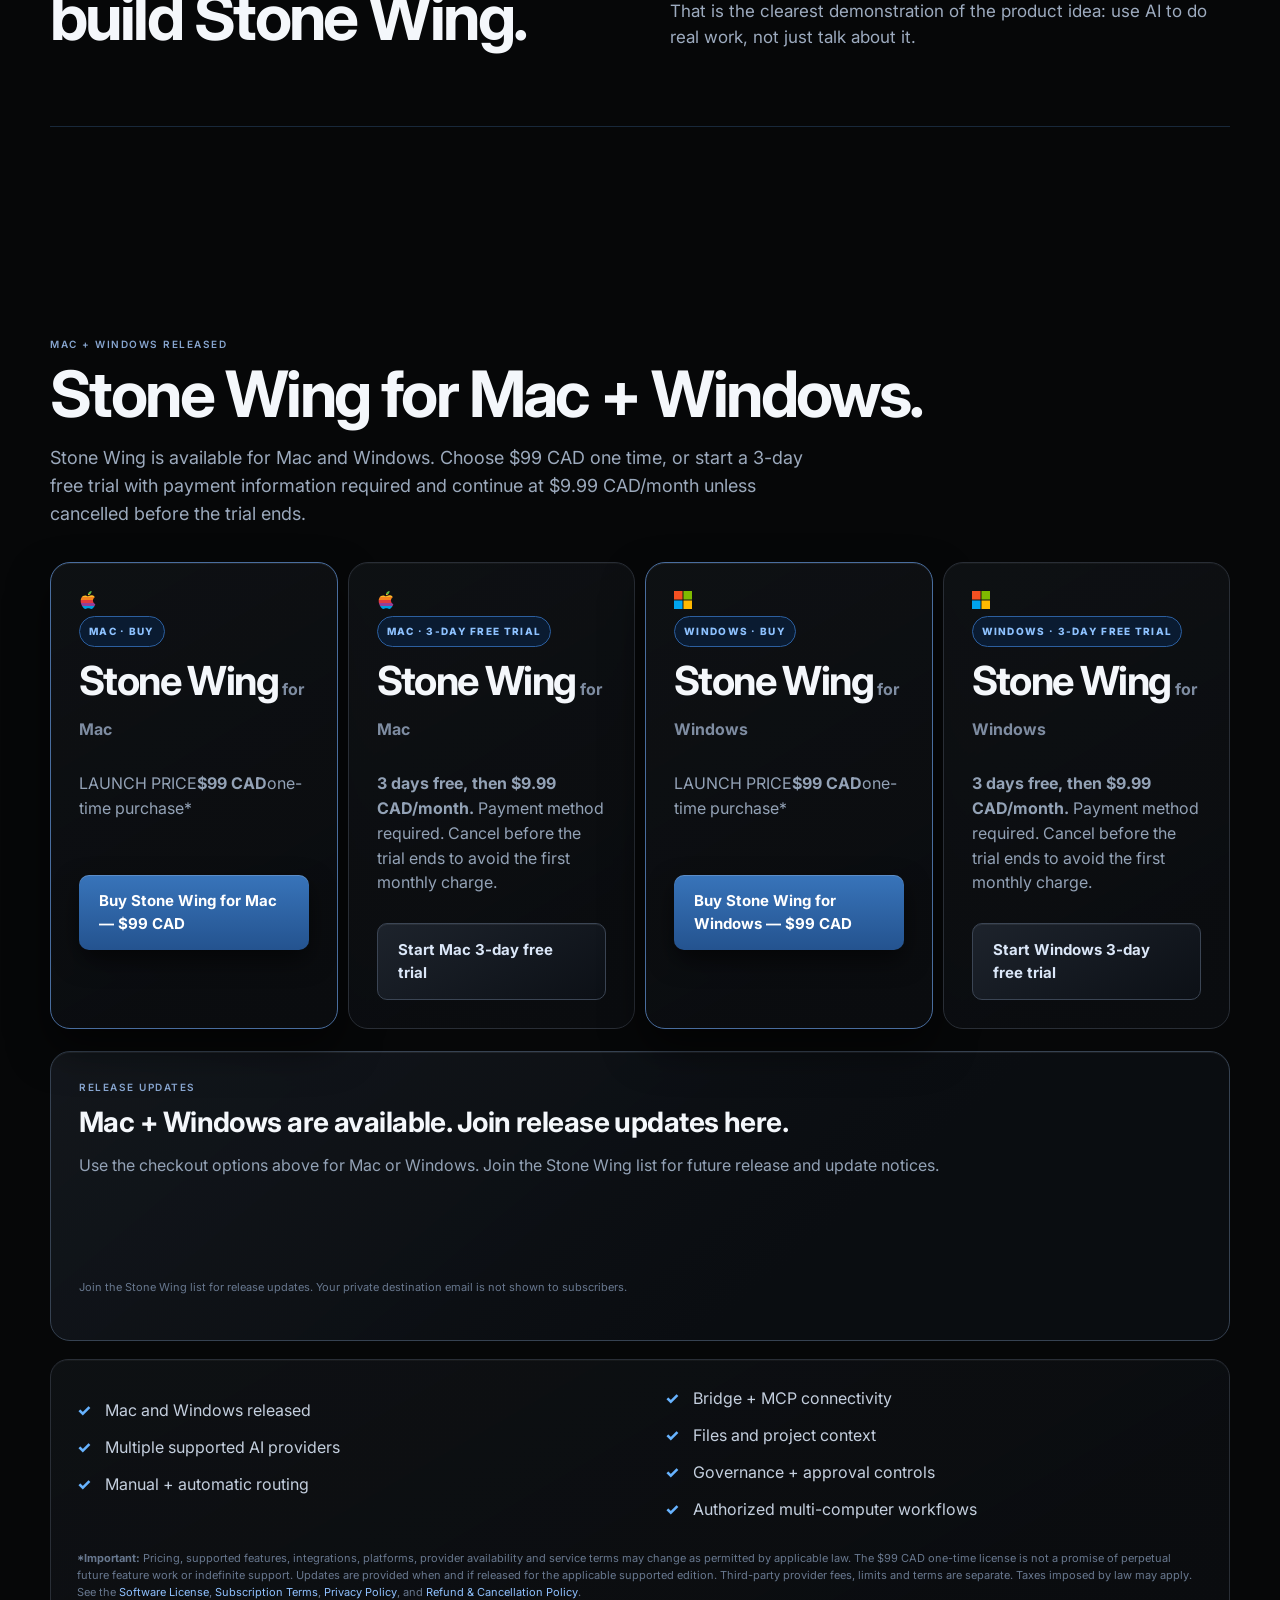
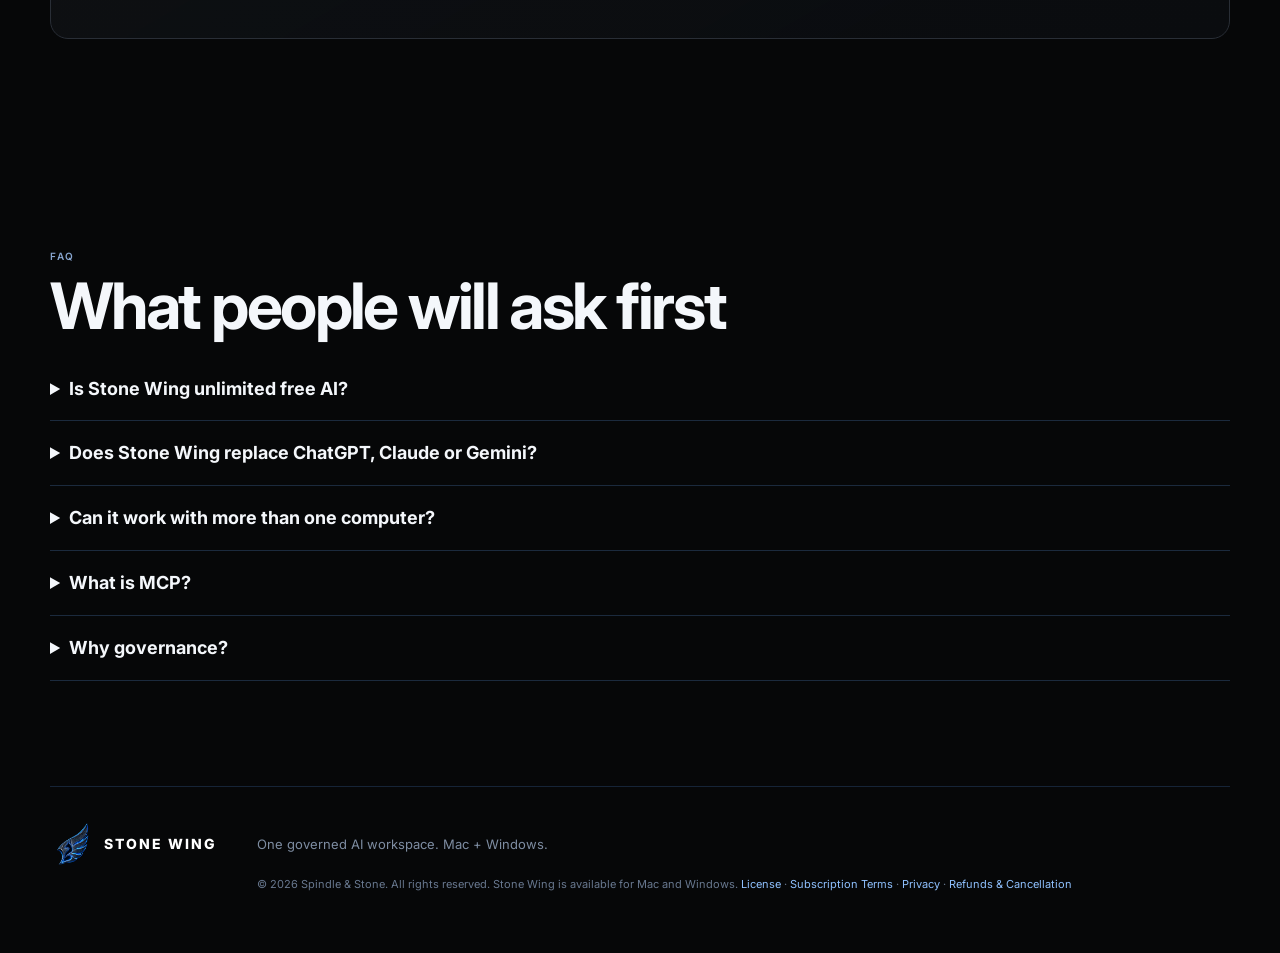
==== commit dc2e8e6b: "Force all four purchase cards into one row" ====
--- a/index.html
+++ b/index.html
@@ -159,7 +159,7 @@
       <div class="section-kicker">MAC + WINDOWS RELEASED</div>
       <h2>Stone Wing for Mac + Windows.</h2>
       <p class="section-intro">Stone Wing is available for Mac and Windows. Choose $99 CAD one time, or start a 3-day free trial with payment information required and continue at $9.99 CAD/month unless cancelled before the trial ends.</p>
-      <div class="pricing-options platform-pricing">
+      <div class="pricing-options platform-pricing" style="display:grid!important;grid-template-columns:repeat(4,minmax(0,1fr))!important;gap:10px!important;align-items:stretch!important">
         <article class="price-option featured">
           <div class="platform-heading"><svg class="platform-logo large" aria-hidden="true" focusable="false" role="img" viewBox="0 0 24 24" xmlns="http://www.w3.org/2000/svg" width="18" height="18" style="width:18px!important;height:18px!important;max-width:18px!important;max-height:18px!important;flex:0 0 18px!important"><defs><linearGradient id="appleRetroindexhtml2" x1="0" y1="0" x2="0" y2="1"><stop offset="0%" stop-color="#61BB46"/><stop offset="16.667%" stop-color="#61BB46"/><stop offset="16.667%" stop-color="#FDB827"/><stop offset="33.334%" stop-color="#FDB827"/><stop offset="33.334%" stop-color="#F5821F"/><stop offset="50.001%" stop-color="#F5821F"/><stop offset="50.001%" stop-color="#E03A3E"/><stop offset="66.668%" stop-color="#E03A3E"/><stop offset="66.668%" stop-color="#963D97"/><stop offset="83.335%" stop-color="#963D97"/><stop offset="83.335%" stop-color="#009DDC"/><stop offset="100%" stop-color="#009DDC"/></linearGradient></defs><path fill="url(#appleRetroindexhtml2)" d="M12.152 6.896c-.948 0-2.415-1.078-3.96-1.04-2.04.027-3.91 1.183-4.961 3.014-2.117 3.675-.546 9.103 1.519 12.09 1.013 1.454 2.208 3.09 3.792 3.039 1.52-.065 2.09-.987 3.935-.987 1.831 0 2.35.987 3.96.948 1.637-.026 2.676-1.48 3.676-2.948 1.156-1.688 1.636-3.325 1.662-3.415-.039-.013-3.182-1.221-3.22-4.857-.026-3.04 2.48-4.494 2.597-4.559-1.429-2.09-3.623-2.324-4.39-2.376-2-.156-3.675 1.09-4.61 1.09zM15.53 3.83c.843-1.012 1.4-2.427 1.245-3.83-1.207.052-2.662.805-3.532 1.818-.78.896-1.454 2.338-1.273 3.714 1.338.104 2.715-.688 3.559-1.701"/></svg><div><div class="price-badge">MAC · BUY</div><h3>Stone Wing<span> for Mac</span></h3></div></div>
           <p><span class="launch-price-label">LAUNCH PRICE</span><strong class="launch-price">$99 CAD</strong><span class="launch-price-note">one-time purchase*</span></p>
--- a/styles.css
+++ b/styles.css
@@ -5,12 +5,15 @@
 .notify-box{margin-top:22px;border:1px solid #24466f;border-radius:20px;padding:28px;background:linear-gradient(180deg,#0a1626,#08101a)}.notify-box h3{margin:6px 0 8px;font-size:28px;letter-spacing:-.02em}.notify-box p{margin:0 0 16px;color:#93a2b6}.notify-box .beehiiv-embed{margin-top:14px}
 
 .screenshot-link{display:block;text-decoration:none}.screenshot-link img{display:block;width:100.screenshot-link{display:block;text-decoration:none}.screenshot-link img{display:block;width:100%;height:auto}
-.platform-logo{width:12px!important;height:12px!important;max-width:12px!important;max-height:12px!important;object-fit:contain;flex:0 0 auto;filter:drop-shadow(0 0 7px rgba(110,174,255,.18))}.platform-logo.large{width:18px!important;height:18px!important;max-width:18px!important;max-height:18px!important}.platform-heading{display:flex;align-items:flex-start;gap:14px}.platform-heading h3{margin-top:10px}.platform-pricing{grid-template-columns:repeat(4,minmax(0,1fr));gap:12px}.trial-card{border-color:#36577e!important}.price-badge.trial{color:#b8d8ff;border-color:#3c6898;background:#0a1827}.inline-platform-logo{width:10px!important;height:10px!important;max-width:10px!important;max-height:10px!important;vertical-align:-2px;margin-right:6px;object-fit:contain}.real-badge{display:inline-flex!important;align-items:center}.price-option p strong{color:#e9f2ff}@media(max-width:900px){.platform-pricing{grid-template-columns:repeat(4,minmax(0,1fr));gap:12px}}
+.platform-logo{width:12px!important;height:12px!important;max-width:12px!important;max-height:12px!important;object-fit:contain;flex:0 0 auto;filter:drop-shadow(0 0 7px rgba(110,174,255,.18))}.platform-logo.large{width:18px!important;height:18px!important;max-width:18px!important;max-height:18px!important}.platform-heading{display:flex;align-items:flex-start;gap:14px}.platform-heading h3{margin-top:10px}.platform-pricing{grid-template-columns:repeat(4,minmax(0,1fr));gap:12px}.trial-card{border-color:#36577e!important}.price-badge.trial{color:#b8d8ff;border-color:#3c6898;background:#0a1827}.inline-platform-logo{width:10px!important;height:10px!important;max-width:10px!important;max-height:10px!important;vertical-align:-2px;margin-right:6px;object-fit:contain}.real-badge{display:inline-flex!important;align-items:center}.price-option p strong{color:#e9f2ff}
 
 /* Launch pricing emphasis */
 .launch-price-label{display:block;font-size:10px;font-weight:800;letter-spacing:.15em;color:#8ec2ff;margin:2px 0 5px}.launch-price{display:block;font-size:34px;line-height:1.05;color:#fff;letter-spacing:-.03em}.launch-price-note{display:block;margin-top:4px;color:#8d9bae;font-size:12px}.platform-pricing .price-option{min-height:330px}.platform-pricing .button{margin-top:auto}
 
 /* Four-card launch row */
 @media(min-width:1100px){.platform-pricing .price-option{padding:20px;min-width:0}.platform-pricing .platform-heading{gap:8px}.platform-pricing .price-option h3{font-size:28px}.platform-pricing .price-option p{font-size:13px;min-height:108px}.platform-pricing .button{font-size:13px;padding:12px 10px}}
-@media(max-width:1099px) and (min-width:701px){.platform-pricing{grid-template-columns:repeat(2,minmax(0,1fr))}}
-@media(max-width:700px){.platform-pricing{grid-template-columns:1fr}}
+
+
+
+/* Force all four purchase cards into one row */
+.platform-pricing{display:grid!important;grid-template-columns:repeat(4,minmax(0,1fr))!important;gap:10px!important;align-items:stretch!important}.platform-pricing .price-option{min-width:0!important;width:auto!important;padding:16px!important}.platform-pricing .platform-heading{min-width:0!important;gap:6px!important}.platform-pricing .price-option h3{font-size:24px!important;line-height:1.05!important}.platform-pricing .price-option p{font-size:12px!important;line-height:1.45!important;min-height:112px!important}.platform-pricing .button{font-size:12px!important;line-height:1.2!important;padding:11px 8px!important;white-space:normal!important}
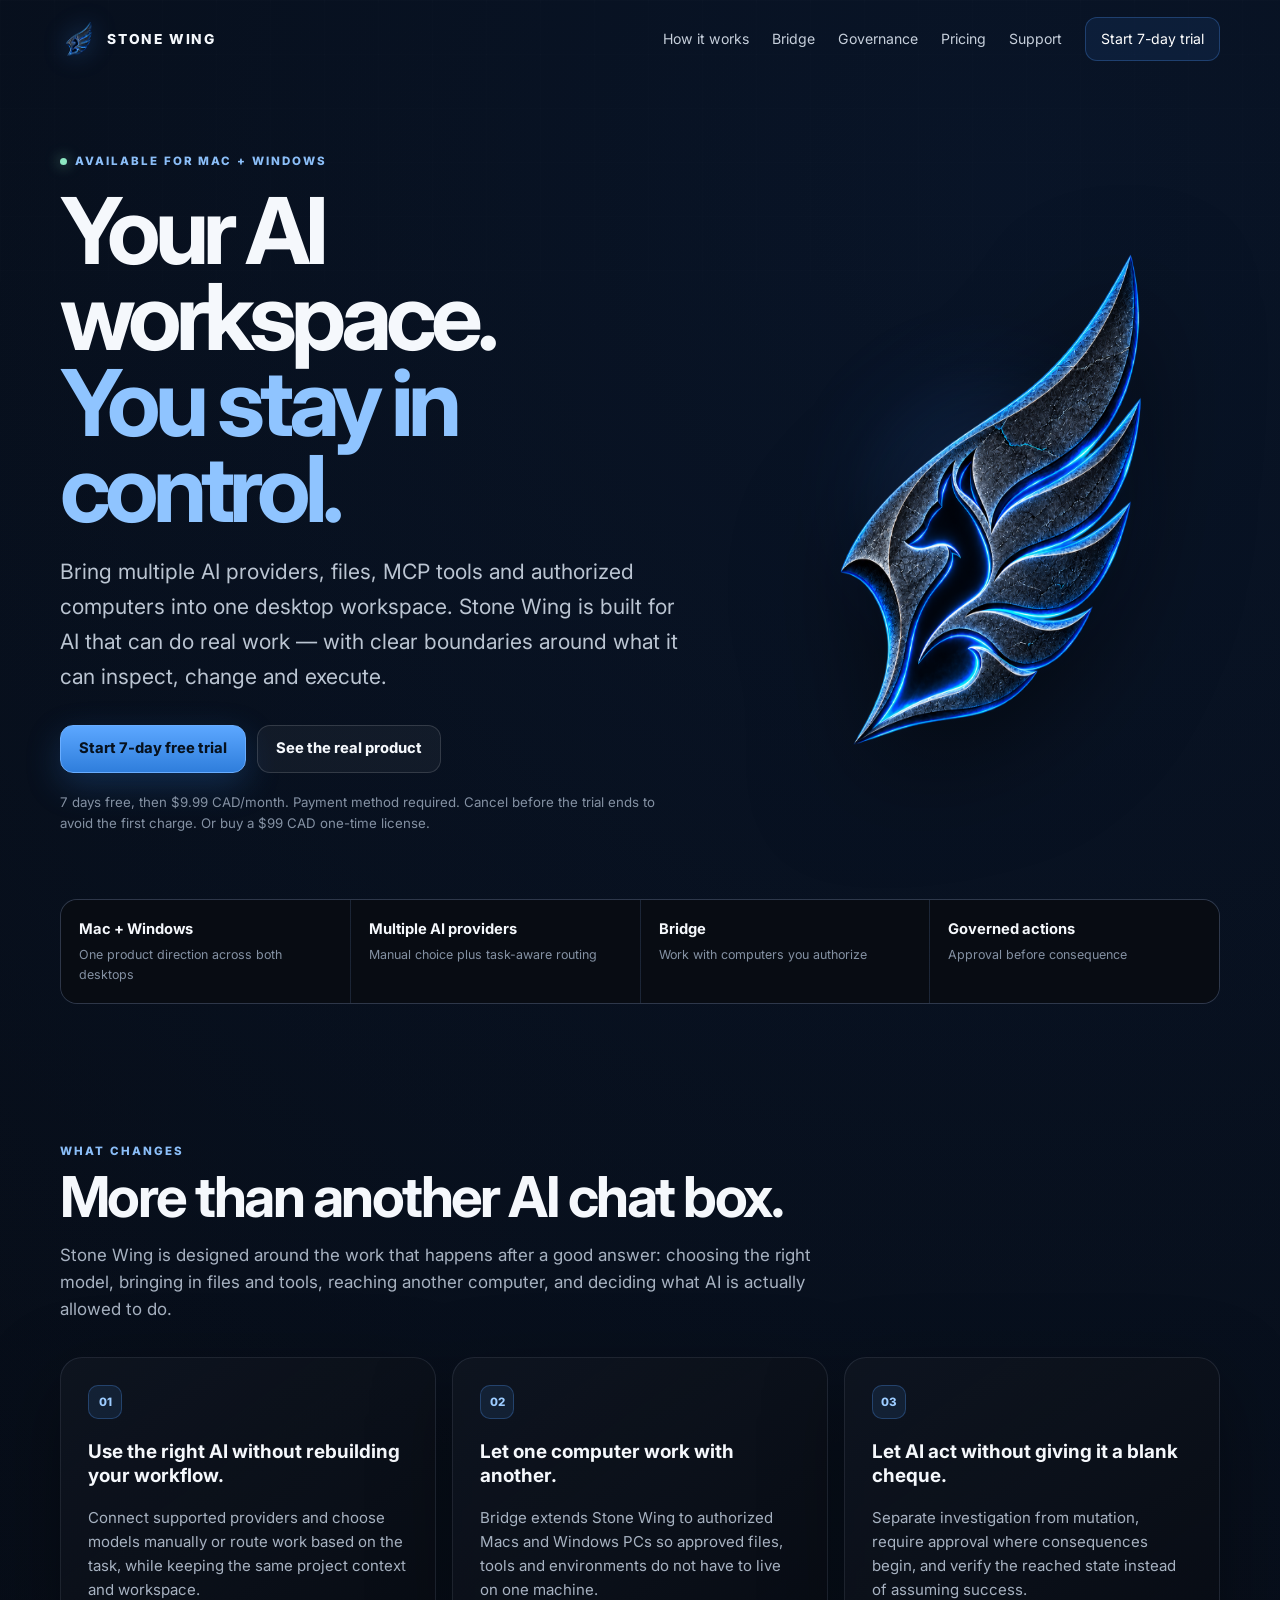
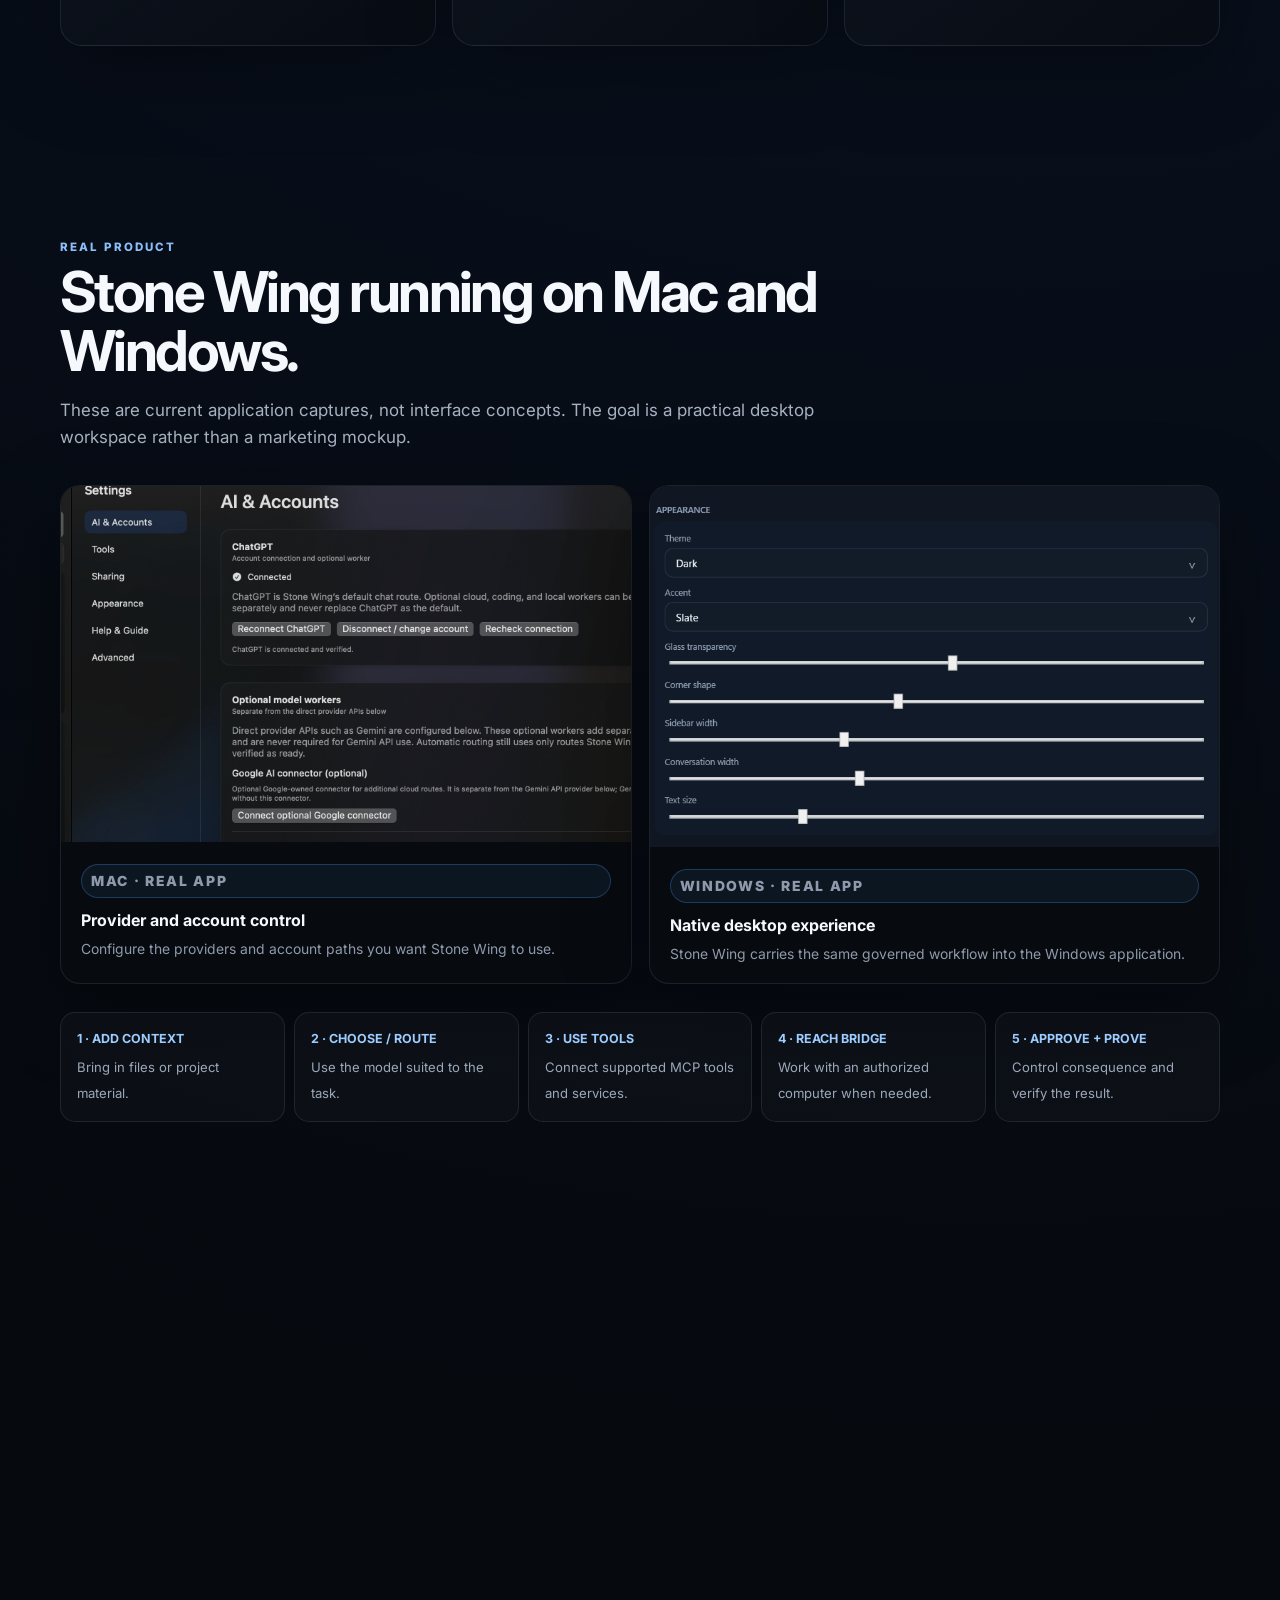
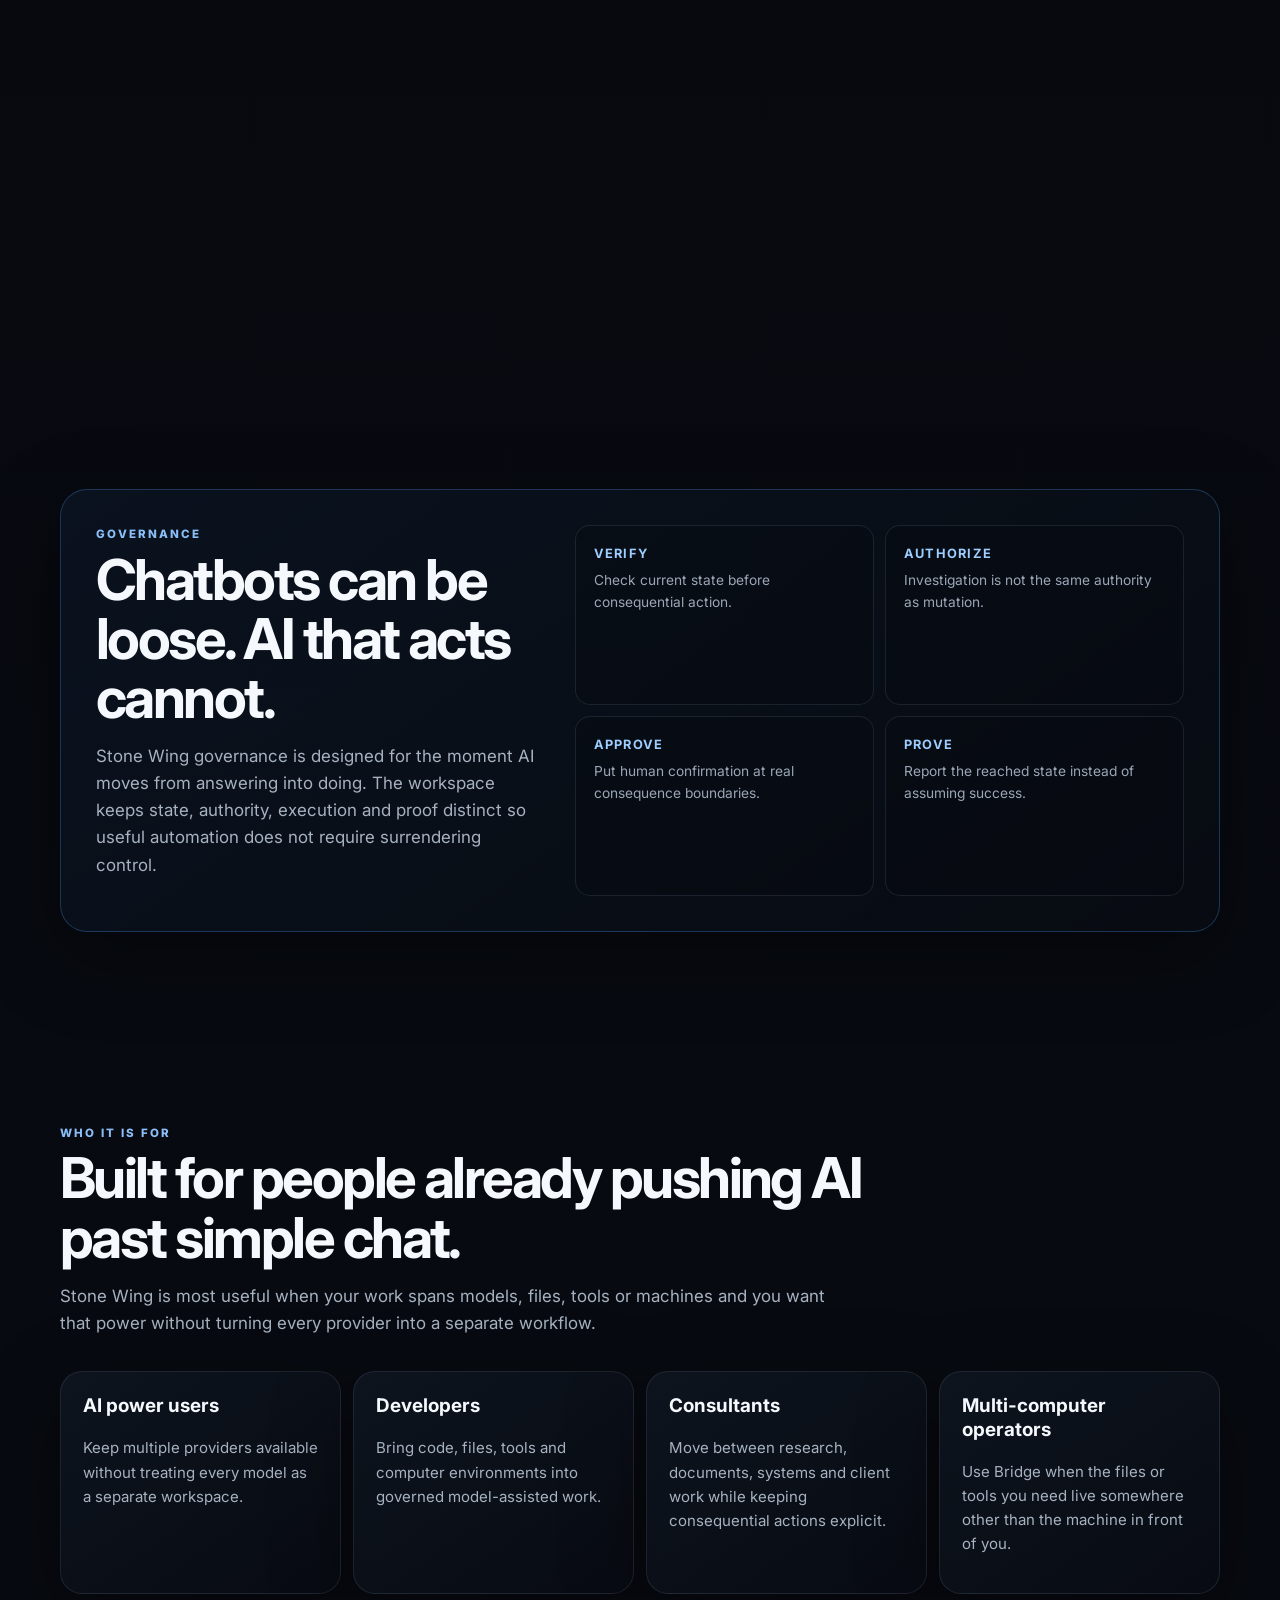
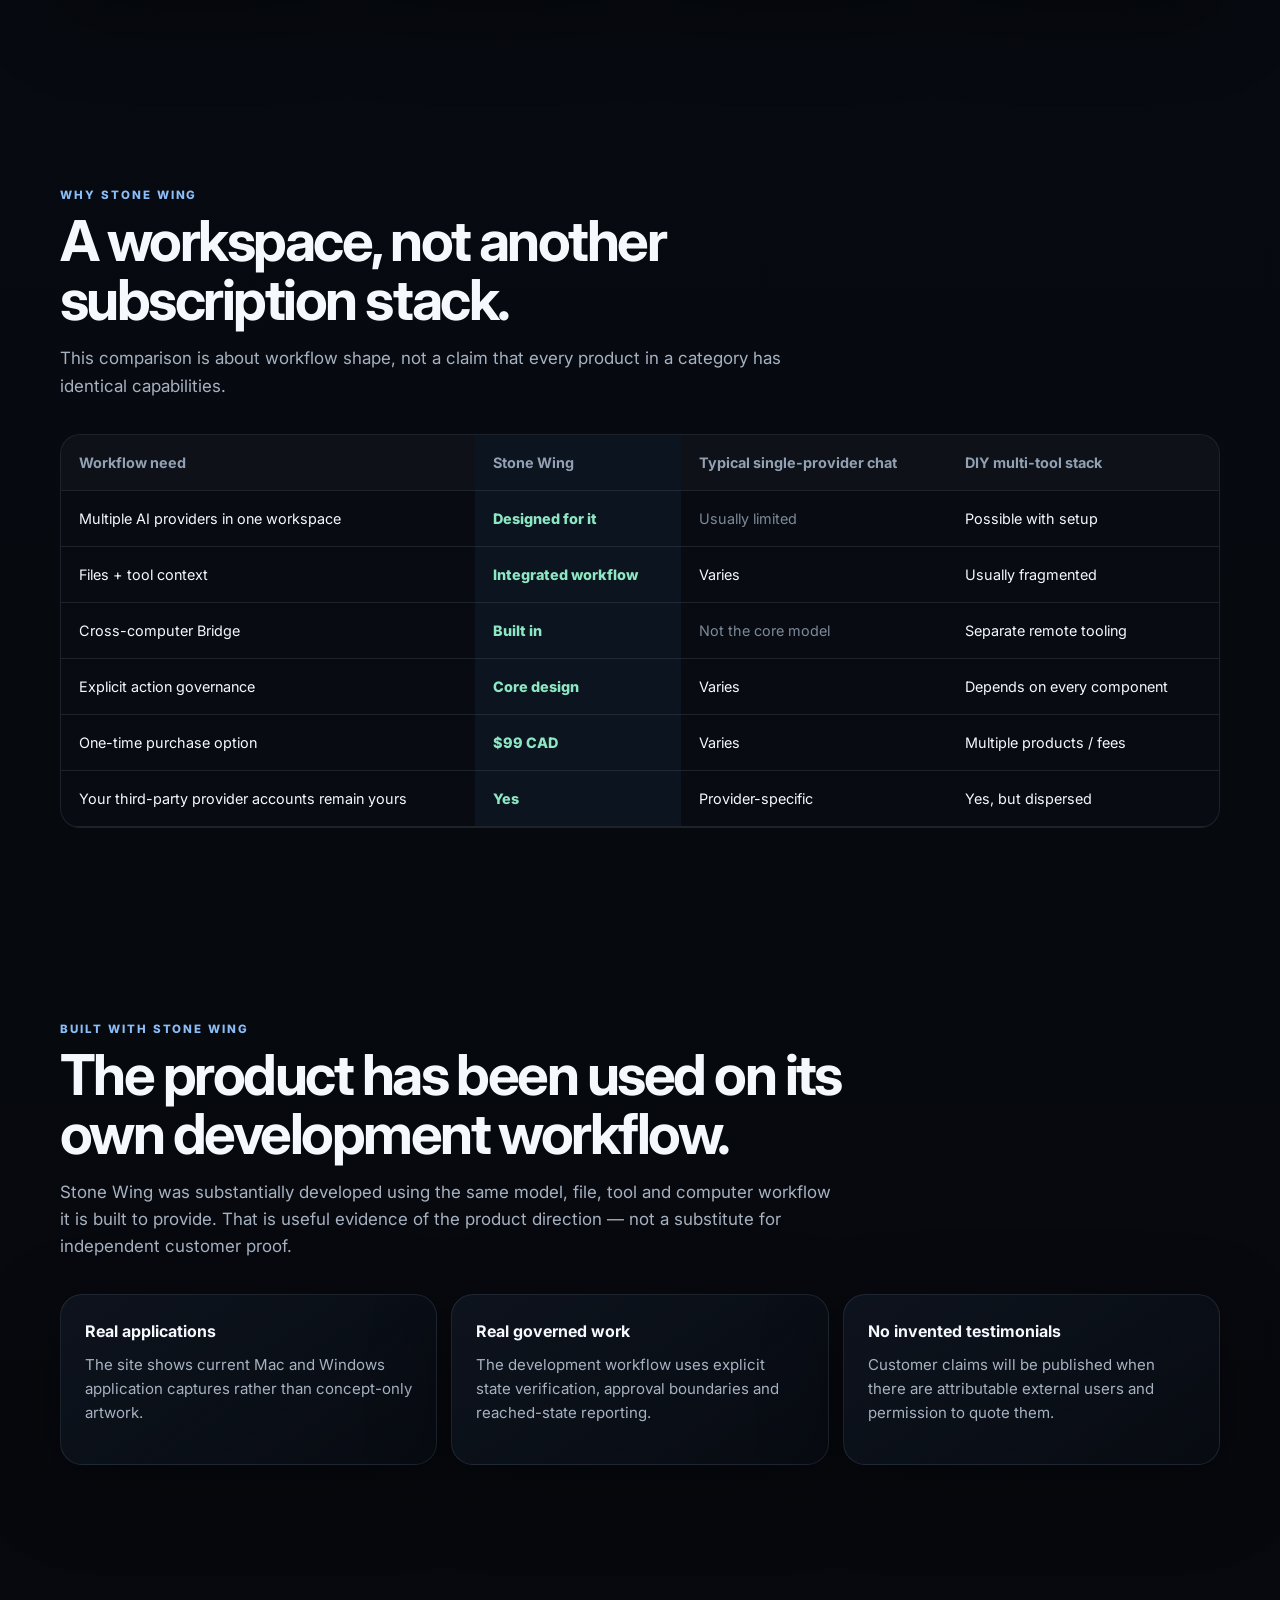
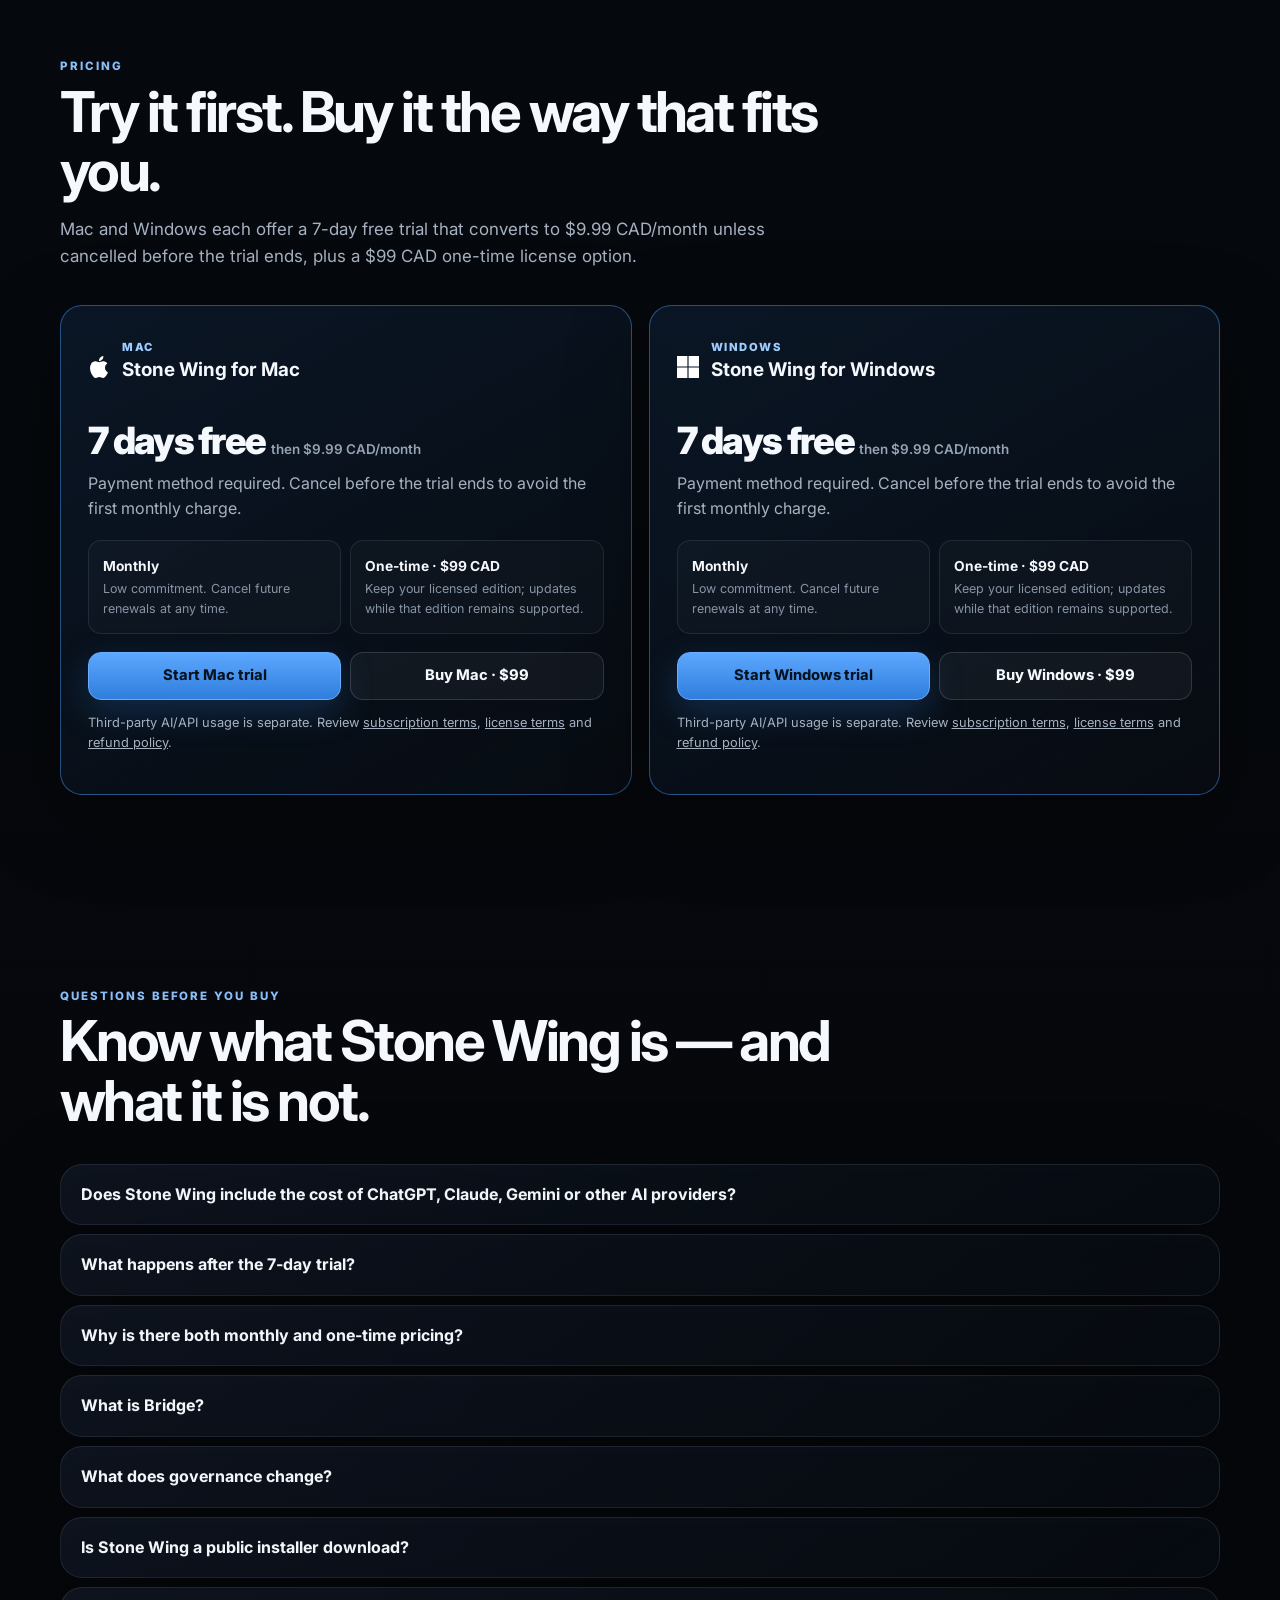
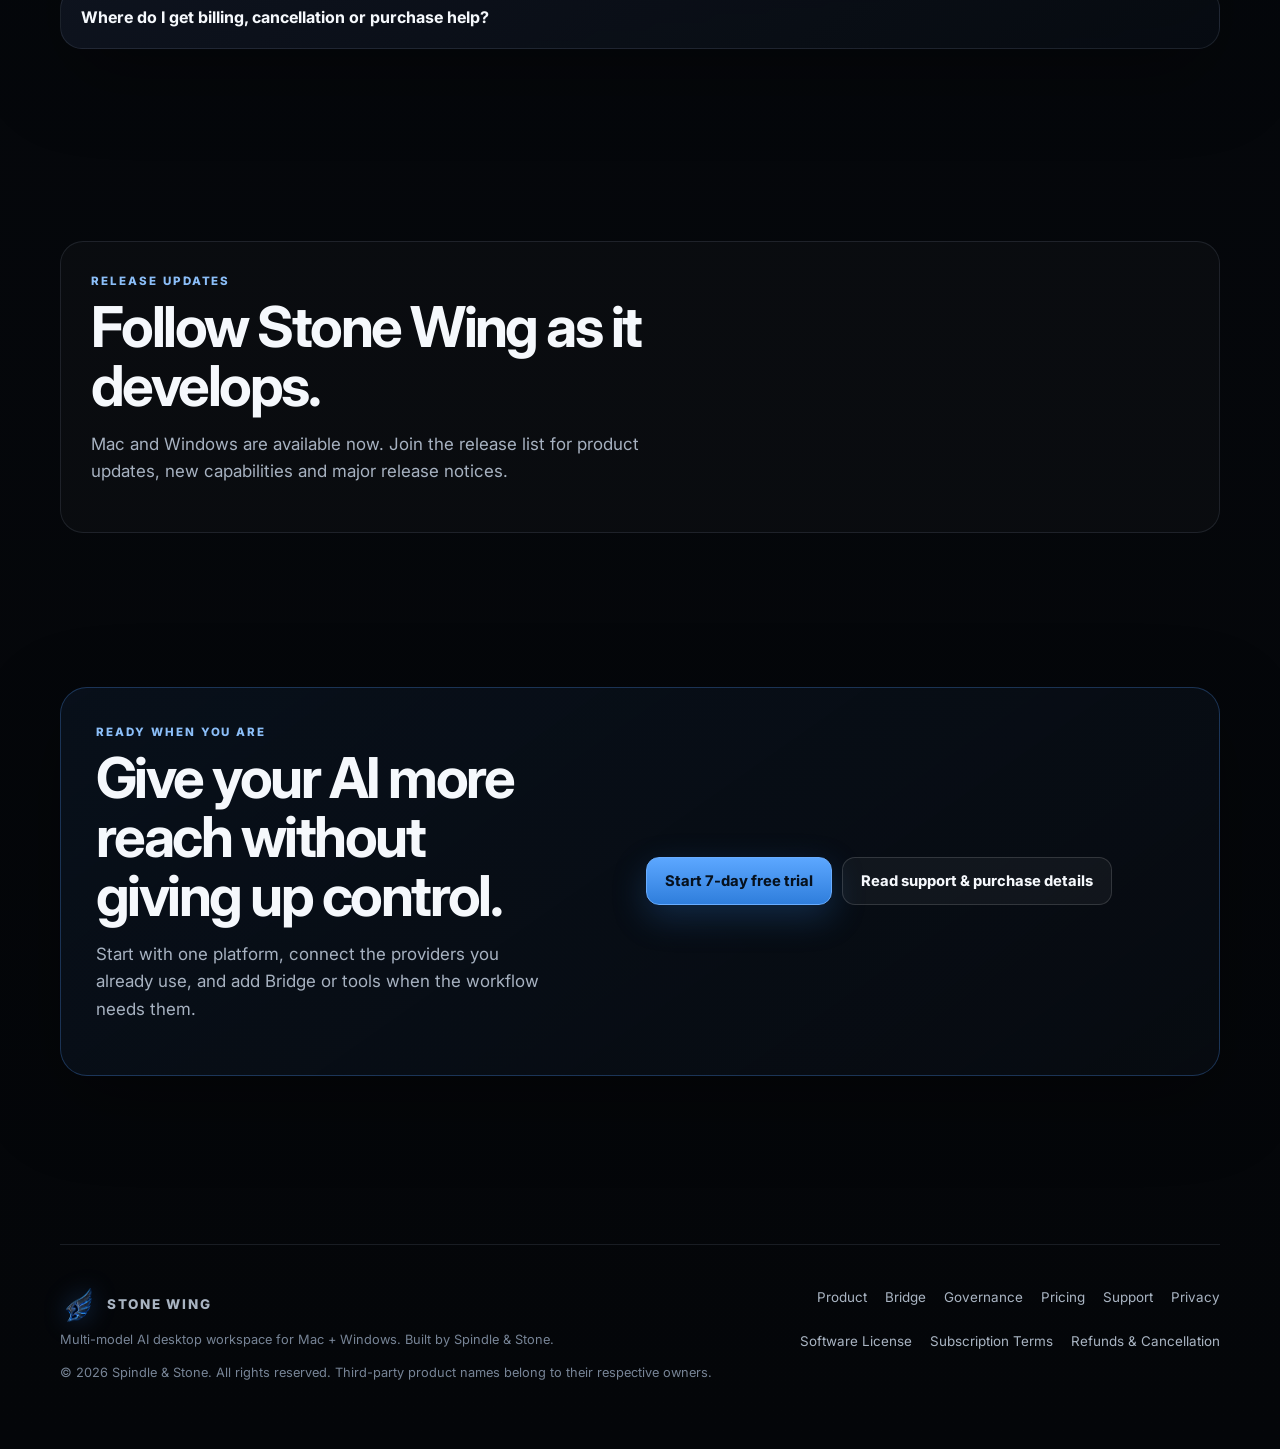
==== commit fa149fae: "Rebuild Stone Wing homepage around buyer conversion" ====
--- a/index.html
+++ b/index.html
@@ -1,228 +1,119 @@
 <!doctype html>
 <html lang="en">
 <head>
-  <meta charset="utf-8" />
-  <meta name="viewport" content="width=device-width, initial-scale=1" />
-  <meta name="description" content="Stone Wing is a governed desktop AI workspace for Mac and Windows that connects multiple AI models, files, MCP tools and authorized computers through one interface." />
-  <title>Stone Wing — Governed AI for Mac + Windows. $99 CAD one time or $9.99 CAD/month.</title>
-  <link rel="preconnect" href="https://fonts.googleapis.com">
-  <link rel="preconnect" href="https://fonts.gstatic.com" crossorigin>
-  <link href="https://fonts.googleapis.com/css2?family=Inter:wght@400;500;600;700;800&display=swap" rel="stylesheet">
-  <link rel="icon" type="image/png" href="stone-wing-mark.png" />
-  <link rel="stylesheet" href="styles.css?v=obsidian-fox-1" />
-  <link rel="stylesheet" href="obsidian.css?v=1" />
+<meta charset="utf-8">
+<meta name="viewport" content="width=device-width,initial-scale=1">
+<meta name="description" content="Stone Wing is a multi-model AI desktop workspace for Mac and Windows that connects your AI providers, files, MCP tools and authorized computers with approval-based governance.">
+<link rel="canonical" href="https://spindleandstone.com/">
+<meta property="og:title" content="Stone Wing — One governed AI workspace for Mac + Windows">
+<meta property="og:description" content="Your AI models, files, tools and computers in one desktop workspace. You stay in control.">
+<meta property="og:type" content="website">
+<meta property="og:url" content="https://spindleandstone.com/">
+<meta property="og:image" content="https://spindleandstone.com/stone-wing-mark.png">
+<title>Stone Wing — Multi-Model AI Desktop Workspace for Mac & Windows</title>
+<link rel="preconnect" href="https://fonts.googleapis.com">
+<link rel="preconnect" href="https://fonts.gstatic.com" crossorigin>
+<link href="https://fonts.googleapis.com/css2?family=Inter:wght@400;500;600;700;800&display=swap" rel="stylesheet">
+<link rel="icon" type="image/png" href="stone-wing-mark.png">
+<link rel="stylesheet" href="styles.css?v=20261006-commercial">
+<script type="application/ld+json">{"@context":"https://schema.org","@type":"SoftwareApplication","name":"Stone Wing","applicationCategory":"BusinessApplication","operatingSystem":"macOS, Windows","description":"Multi-model AI desktop workspace connecting AI providers, files, MCP tools and authorized computers with governance and approvals.","url":"https://spindleandstone.com/","offers":[{"@type":"Offer","price":"99.00","priceCurrency":"CAD","description":"One-time Stone Wing software license"},{"@type":"Offer","price":"9.99","priceCurrency":"CAD","description":"Monthly Stone Wing subscription after a 7-day free trial"}]}</script>
+<script src="script.js?v=20261006-commercial" defer></script>
 </head>
-<body class="obsidian-site" data-art-direction="obsidian-fox-1">
-  <div class="ambient ambient-a"></div><div class="ambient ambient-b"></div>
-  <header class="nav shell">
-    <a href="#top" class="brand" aria-label="Stone Wing home"><img class="brand-mark" src="stone-wing-mark.png" alt="" width="44" height="44" /><span>STONE WING</span></a>
-    <nav aria-label="Primary">
-      <a href="#capabilities">Capabilities</a>
-      <a href="#bridge">Bridge</a>
-      <a href="#governance">Governance</a>
-      <a href="#compare">Compare</a>
-      <a class="nav-cta" href="#pricing">$99 CAD one time</a>
-    </nav>
-  </header>
+<body>
+<header class="nav shell">
+  <a href="#top" class="brand" aria-label="Stone Wing home"><img src="stone-wing-mark.png" alt="" width="36" height="36"><span>STONE WING</span></a>
+  <nav aria-label="Primary navigation"><a href="#how">How it works</a><a href="#bridge">Bridge</a><a href="#governance">Governance</a><a href="#pricing">Pricing</a><a href="support.html">Support</a><a class="nav-cta" href="#pricing">Start 7-day trial</a></nav>
+</header>
+<main id="top">
+<section class="hero shell">
+  <div class="hero-grid">
+    <div>
+      <div class="eyebrow"><span class="dot"></span> AVAILABLE FOR MAC + WINDOWS</div>
+      <h1>Your AI workspace.<br><span>You stay in control.</span></h1>
+      <p class="hero-copy">Bring multiple AI providers, files, MCP tools and authorized computers into one desktop workspace. Stone Wing is built for AI that can do real work — with clear boundaries around what it can inspect, change and execute.</p>
+      <div class="hero-actions"><a class="button primary" data-cta="hero-trial" href="#pricing">Start 7-day free trial</a><a class="button secondary" data-cta="hero-proof" href="#proof">See the real product</a></div>
+      <p class="microcopy">7 days free, then $9.99 CAD/month. Payment method required. Cancel before the trial ends to avoid the first charge. Or buy a $99 CAD one-time license.</p>
+    </div>
+    <div class="hero-art"><img src="stone-wing-mark.png" alt="Stone Wing fox and wing emblem" width="520" height="520" fetchpriority="high"></div>
+  </div>
+  <div class="trust-strip" aria-label="Stone Wing product highlights">
+    <div><strong>Mac + Windows</strong><span>One product direction across both desktops</span></div>
+    <div><strong>Multiple AI providers</strong><span>Manual choice plus task-aware routing</span></div>
+    <div><strong>Bridge</strong><span>Work with computers you authorize</span></div>
+    <div><strong>Governed actions</strong><span>Approval before consequence</span></div>
+  </div>
+</section>
 
-  <main id="top">
-    <section class="hero shell">
-      <div class="hero-layout"><div class="hero-content">
-      <div class="eyebrow"><span class="pulse"></span> MAC + WINDOWS RELEASED · MULTI-MODEL · MCP · BRIDGE · GOVERNANCE</div>
-      <h1>Premium AI workflow.<br><span>Without the premium stack.</span></h1>
-      <p class="hero-copy">One governed desktop workspace for multiple AI models, files, MCP tools and authorized computers. Use supported free-tier model access where available — and keep control of what AI can actually do.</p>
-      <div class="hero-actions">
-        <a class="button primary" href="#pricing">Buy Stone Wing for Mac</a>
-        <a class="button ghost" href="#pricing">Get Stone Wing for Windows</a>
-        <a class="button ghost" href="#how">See how it works</a>
-      </div>
-      </div>
-      <div class="hero-sculpture" aria-label="Stone Wing fox and wing emblem">
-        <div class="sculpture-orbit" aria-hidden="true"></div>
-        <div class="sculpture-lens"><img src="stone-wing-mark.png" alt="Stone Wing fox-and-wing emblem" width="640" height="640" fetchpriority="high" /></div>
-        <div class="sculpture-reflection" aria-hidden="true"></div>
-      </div></div>
-      <div class="proof-strip">
-        <div><strong>$99 CAD</strong><span>one-time purchase</span></div>
-        <div><strong>Mac + Windows</strong><span>released and verified</span></div>
-        <div><strong>Multiple models</strong><span>manual + routed</span></div>
-        <div><strong>Governed actions</strong><span>approval before consequence</span></div>
-      </div>
-    </section>
+<section id="how" class="section shell reveal">
+  <div class="section-heading"><div class="kicker">WHAT CHANGES</div><h2>More than another AI chat box.</h2><p>Stone Wing is designed around the work that happens after a good answer: choosing the right model, bringing in files and tools, reaching another computer, and deciding what AI is actually allowed to do.</p></div>
+  <div class="outcome-grid">
+    <article class="outcome"><div class="num">01</div><h3>Use the right AI without rebuilding your workflow.</h3><p>Connect supported providers and choose models manually or route work based on the task, while keeping the same project context and workspace.</p></article>
+    <article class="outcome"><div class="num">02</div><h3>Let one computer work with another.</h3><p>Bridge extends Stone Wing to authorized Macs and Windows PCs so approved files, tools and environments do not have to live on one machine.</p></article>
+    <article class="outcome"><div class="num">03</div><h3>Let AI act without giving it a blank cheque.</h3><p>Separate investigation from mutation, require approval where consequences begin, and verify the reached state instead of assuming success.</p></article>
+  </div>
+</section>
 
-    <section class="dual-shot shell reveal" aria-label="Stone Wing on Mac and Windows">
-      <div class="platform-card">
-        <div class="platform-label"><svg class="platform-logo" aria-hidden="true" focusable="false" role="img" viewBox="0 0 24 24" xmlns="http://www.w3.org/2000/svg" width="12" height="12" style="width:12px!important;height:12px!important;max-width:12px!important;max-height:12px!important;flex:0 0 12px!important"><defs><linearGradient id="appleRetroindexhtml1" x1="0" y1="0" x2="0" y2="1"><stop offset="0%" stop-color="#61BB46"/><stop offset="16.667%" stop-color="#61BB46"/><stop offset="16.667%" stop-color="#FDB827"/><stop offset="33.334%" stop-color="#FDB827"/><stop offset="33.334%" stop-color="#F5821F"/><stop offset="50.001%" stop-color="#F5821F"/><stop offset="50.001%" stop-color="#E03A3E"/><stop offset="66.668%" stop-color="#E03A3E"/><stop offset="66.668%" stop-color="#963D97"/><stop offset="83.335%" stop-color="#963D97"/><stop offset="83.335%" stop-color="#009DDC"/><stop offset="100%" stop-color="#009DDC"/></linearGradient></defs><path fill="url(#appleRetroindexhtml1)" d="M12.152 6.896c-.948 0-2.415-1.078-3.96-1.04-2.04.027-3.91 1.183-4.961 3.014-2.117 3.675-.546 9.103 1.519 12.09 1.013 1.454 2.208 3.09 3.792 3.039 1.52-.065 2.09-.987 3.935-.987 1.831 0 2.35.987 3.96.948 1.637-.026 2.676-1.48 3.676-2.948 1.156-1.688 1.636-3.325 1.662-3.415-.039-.013-3.182-1.221-3.22-4.857-.026-3.04 2.48-4.494 2.597-4.559-1.429-2.09-3.623-2.324-4.39-2.376-2-.156-3.675 1.09-4.61 1.09zM15.53 3.83c.843-1.012 1.4-2.427 1.245-3.83-1.207.052-2.662.805-3.532 1.818-.78.896-1.454 2.338-1.273 3.714 1.338.104 2.715-.688 3.559-1.701"/></svg>Stone Wing for Mac<span class="concept-pill">REAL APP</span></div>
-        <a class="screenshot-link" href="https://spindleandstone.com/stone-wing-mac-app.png?v=release-3" target="_blank" rel="noopener"><img src="https://spindleandstone.com/stone-wing-mac-app.png?v=release-3" alt="Real Stone Wing macOS AI and Accounts settings screen" loading="lazy" /></a>
-      </div>
-      <div class="platform-card">
-        <div class="platform-label"><svg class="platform-logo" aria-hidden="true" focusable="false" role="img" viewBox="0 0 24 24" xmlns="http://www.w3.org/2000/svg" width="12" height="12" style="width:12px!important;height:12px!important;max-width:12px!important;max-height:12px!important;flex:0 0 12px!important"><rect x="0" y="0" width="11.377" height="11.372" fill="#F25022"/><rect x="12.623" y="0" width="11.377" height="11.372" fill="#7FBA00"/><rect x="0" y="12.623" width="11.377" height="11.377" fill="#00A4EF"/><rect x="12.623" y="12.623" width="11.377" height="11.377" fill="#FFB900"/></svg>Stone Wing for Windows<span class="concept-pill">REAL APP</span></div>
-        <a class="screenshot-link" href="https://spindleandstone.com/stone-wing-windows-app.png?v=release-3" target="_blank" rel="noopener"><img src="https://spindleandstone.com/stone-wing-windows-app.png?v=release-3" alt="Real Stone Wing Windows Appearance settings screen showing glass transparency controls" loading="lazy" /></a>
-      </div>
-      <p class="concept-note">Actual application screenshots from released builds — not design concepts.</p>
-    </section>
+<section id="proof" class="section shell reveal">
+  <div class="section-heading"><div class="kicker">REAL PRODUCT</div><h2>Stone Wing running on Mac and Windows.</h2><p>These are current application captures, not interface concepts. The goal is a practical desktop workspace rather than a marketing mockup.</p></div>
+  <div class="screens">
+    <article class="screen-card"><a href="stone-wing-mac-app.png" target="_blank" rel="noopener"><img src="stone-wing-mac-app.png" alt="Stone Wing for Mac application settings screen" loading="lazy"></a><div class="screen-caption"><span class="pill">MAC · REAL APP</span><strong>Provider and account control</strong><span>Configure the providers and account paths you want Stone Wing to use.</span></div></article>
+    <article class="screen-card"><a href="stone-wing-windows-app.png" target="_blank" rel="noopener"><img src="stone-wing-windows-app.png" alt="Stone Wing for Windows application settings screen" loading="lazy"></a><div class="screen-caption"><span class="pill">WINDOWS · REAL APP</span><strong>Native desktop experience</strong><span>Stone Wing carries the same governed workflow into the Windows application.</span></div></article>
+  </div>
+  <div class="proof-flow" aria-label="Example Stone Wing workflow"><div class="proof-step"><b>1 · ADD CONTEXT</b><span>Bring in files or project material.</span></div><div class="proof-step"><b>2 · CHOOSE / ROUTE</b><span>Use the model suited to the task.</span></div><div class="proof-step"><b>3 · USE TOOLS</b><span>Connect supported MCP tools and services.</span></div><div class="proof-step"><b>4 · REACH BRIDGE</b><span>Work with an authorized computer when needed.</span></div><div class="proof-step"><b>5 · APPROVE + PROVE</b><span>Control consequence and verify the result.</span></div></div>
+</section>
 
-    <section id="capabilities" class="section shell reveal">
-      <div class="section-kicker">ONE APP. MORE REACH.</div>
-      <h2>What Stone Wing brings together</h2>
-      <p class="section-intro">The value is not another chat box. It is the connection between models, tools, files, computers and rules.</p>
-      <div class="feature-grid">
-        <article><div class="ico">◈</div><h3>Multiple AI providers</h3><p>Connect supported providers and choose models manually or route work based on the task.</p></article>
-        <article><div class="ico">↝</div><h3>Automatic routing</h3><p>Shift work between available models for speed, quality or limits while keeping manual override.</p></article>
-        <article><div class="ico">⌘</div><h3>Bridge</h3><p>Extend the workspace beyond the app to approved local and remote resources you control.</p></article>
-        <article><div class="ico">⌁</div><h3>MCP tools</h3><p>Connect compatible tools and services through a standard model-context interface.</p></article>
-        <article><div class="ico">▤</div><h3>Files + context</h3><p>Bring documents, code, images and project files into the same workspace as your models.</p></article>
-        <article><div class="ico">◇</div><h3>Governance</h3><p>Put explicit rules and approval boundaries around what AI may inspect, change or execute.</p></article>
-        <article><div class="ico">⌁</div><h3>Mac + Windows</h3><p>Use the same governed workflow across both desktop platforms instead of maintaining separate stacks.</p></article>
-        <article><div class="ico">∞</div><h3>Free-tier aware</h3><p>Use supported provider free allowances where available without adding a second Stone Wing inference meter.</p></article>
-      </div>
-    </section>
+<section id="bridge" class="section shell reveal">
+  <div class="split">
+    <div><div class="kicker">BRIDGE</div><h2>Your AI workspace does not have to stop at one computer.</h2><p class="section-intro">Bridge is one of Stone Wing's clearest differences from ordinary multi-model chat. Pair computers you control, then make their approved files, tools and environments available to governed workflows.</p><ul class="checklist"><li>Mac ↔ Windows workflows</li><li>Approved files and folders on another machine</li><li>Authorized terminal and command work</li><li>Tools installed on another computer</li><li>Approval boundaries around remote consequence</li></ul></div>
+    <div class="bridge-diagram" aria-label="Stone Wing Bridge connecting a Mac and Windows PC"><div class="ring"></div><div class="bridge-line"></div><div class="node mac">Mac</div><div class="node center"><img src="stone-wing-mark.png" alt="" width="75" height="75"><span>BRIDGE</span></div><div class="node win">Windows</div></div>
+  </div>
+</section>
 
-    <section id="how" class="section shell visual-section reveal">
-      <div class="section-kicker">SEE THE SYSTEM</div>
-      <h2>Models in. Tools in. Files in. Governance around all of it.</h2>
-      <div class="workflow-visual" role="img" aria-label="Stone Wing connects supported models, files and MCP tools with routing, Bridge connectivity and approval controls.">
-        <div class="workflow-rail"><div><span>01</span><strong>Supported models</strong></div><div><span>02</span><strong>Files &amp; context</strong></div><div><span>03</span><strong>MCP tools</strong></div></div>
-        <div class="workflow-core"><div class="core-orbit"><img src="stone-wing-mark.png" alt="" width="240" height="240" loading="lazy" /></div><strong>STONE WING</strong><span>GOVERNANCE AT THE CORE</span></div>
-        <div class="workflow-rail"><div><span>04</span><strong>Model routing</strong></div><div><span>05</span><strong>Bridge connections</strong></div><div><span>06</span><strong>Approval controls</strong></div></div>
-      </div>
-    </section>
+<section id="governance" class="section shell reveal">
+  <div class="gov-panel"><div><div class="kicker">GOVERNANCE</div><h2>Chatbots can be loose. AI that acts cannot.</h2><p class="section-intro">Stone Wing governance is designed for the moment AI moves from answering into doing. The workspace keeps state, authority, execution and proof distinct so useful automation does not require surrendering control.</p></div><div class="gov-steps"><div><strong>VERIFY</strong><span>Check current state before consequential action.</span></div><div><strong>AUTHORIZE</strong><span>Investigation is not the same authority as mutation.</span></div><div><strong>APPROVE</strong><span>Put human confirmation at real consequence boundaries.</span></div><div><strong>PROVE</strong><span>Report the reached state instead of assuming success.</span></div></div></div>
+</section>
 
-    <section id="bridge" class="section shell reveal">
-      <div class="split">
-        <div>
-          <div class="section-kicker">BRIDGE</div>
-          <h2>Your AI workspace does not have to stop at one computer.</h2>
-          <p>Connect authorized Macs and Windows PCs through Bridge so Stone Wing can work with approved files, tools and environments available on those machines.</p>
-          <ul class="checklist">
-            <li>Mac ↔ Windows workflows</li>
-            <li>Remote files and folders</li>
-            <li>Authorized terminal and command execution</li>
-            <li>Tools installed on another machine</li>
-            <li>Governance and approvals around remote actions</li>
-          </ul>
-        </div>
-        <div class="network-card" aria-label="Connected computers diagram">
-          <div class="node computer">Mac</div>
-          <div class="line l1"></div>
-          <div class="node center"><img src="stone-wing-mark.png" alt="" width="110" height="110" loading="lazy" /><span>STONE WING · BRIDGE</span></div>
-          <div class="line l2"></div>
-          <div class="node computer right">Windows</div>
-          <div class="governance-ring">GOVERNED CONNECTION</div>
-        </div>
-      </div>
-    </section>
+<section class="section shell reveal">
+  <div class="section-heading"><div class="kicker">WHO IT IS FOR</div><h2>Built for people already pushing AI past simple chat.</h2><p>Stone Wing is most useful when your work spans models, files, tools or machines and you want that power without turning every provider into a separate workflow.</p></div>
+  <div class="use-grid"><article class="card"><h3>AI power users</h3><p>Keep multiple providers available without treating every model as a separate workspace.</p></article><article class="card"><h3>Developers</h3><p>Bring code, files, tools and computer environments into governed model-assisted work.</p></article><article class="card"><h3>Consultants</h3><p>Move between research, documents, systems and client work while keeping consequential actions explicit.</p></article><article class="card"><h3>Multi-computer operators</h3><p>Use Bridge when the files or tools you need live somewhere other than the machine in front of you.</p></article></div>
+</section>
 
-    <section id="governance" class="section shell reveal">
-      <div class="governance-box">
-        <div class="gov-copy">
-          <div class="section-kicker">GOVERNANCE</div>
-          <h2>AI with rules, not just prompts.</h2>
-          <p>Stone Wing's governance layer is designed to control how AI acts — not merely what it says. Sensitive actions can require approval, authority can be separated from execution, and provider changes do not have to bypass policy.</p>
-        </div>
-        <div class="gov-grid">
-          <div><strong>VERIFY</strong><span>Check state before consequential action.</span></div>
-          <div><strong>AUTHORIZE</strong><span>Keep investigation and mutation distinct.</span></div>
-          <div><strong>APPROVE</strong><span>Human confirmation for sensitive changes.</span></div>
-          <div><strong>PROVE</strong><span>Report reached state instead of assuming success.</span></div>
-        </div>
-      </div>
-    </section>
+<section id="compare" class="section shell reveal">
+  <div class="section-heading"><div class="kicker">WHY STONE WING</div><h2>A workspace, not another subscription stack.</h2><p>This comparison is about workflow shape, not a claim that every product in a category has identical capabilities.</p></div>
+  <div class="compare-wrap"><table class="compare"><thead><tr><th>Workflow need</th><th>Stone Wing</th><th>Typical single-provider chat</th><th>DIY multi-tool stack</th></tr></thead><tbody><tr><td>Multiple AI providers in one workspace</td><td class="yes">Designed for it</td><td class="muted">Usually limited</td><td>Possible with setup</td></tr><tr><td>Files + tool context</td><td class="yes">Integrated workflow</td><td>Varies</td><td>Usually fragmented</td></tr><tr><td>Cross-computer Bridge</td><td class="yes">Built in</td><td class="muted">Not the core model</td><td>Separate remote tooling</td></tr><tr><td>Explicit action governance</td><td class="yes">Core design</td><td>Varies</td><td>Depends on every component</td></tr><tr><td>One-time purchase option</td><td class="yes">$99 CAD</td><td>Varies</td><td>Multiple products / fees</td></tr><tr><td>Your third-party provider accounts remain yours</td><td class="yes">Yes</td><td>Provider-specific</td><td>Yes, but dispersed</td></tr></tbody></table></div>
+</section>
 
-    <section id="compare" class="section shell visual-section reveal">
-      <div class="section-kicker">WHY THE PRICE FEELS DIFFERENT</div>
-      <h2>One workspace instead of a stack of subscriptions.</h2>
-      <p class="section-intro">A representative separate stack can exceed $100/month once premium AI, automation, coding and remote-access tools are combined. Stone Wing is not identical to every product below; the point is functional overlap.</p>
-      <div class="comparison-visual">
-        <div class="stack-study"><span class="visual-overline">THE SEPARATE STACK</span><div class="stack-layer">AI interfaces</div><div class="stack-layer">Tools &amp; automation</div><div class="stack-layer">Remote access</div><span class="stack-caption">Multiple tools. Separate plans.</span></div>
-        <div class="workspace-study"><img src="stone-wing-mark.png" alt="" width="190" height="190" loading="lazy" /><span class="visual-overline">ONE GOVERNED WORKSPACE</span><strong>STONE WING</strong><span>Mac + Windows</span></div>
-      </div>
-      <div class="cost-grid">
-        <div><span>Premium general AI</span><strong>~$20/mo</strong></div>
-        <div><span>Second premium model family</span><strong>~$20/mo</strong></div>
-        <div><span>Third premium AI service</span><strong>~$20/mo</strong></div>
-        <div><span>Automation / MCP layer</span><strong>~$20+/mo</strong></div>
-        <div><span>AI coding / agent tooling</span><strong>~$10–$20+/mo</strong></div>
-        <div><span>Remote-computer access</span><strong>~$20+/mo</strong></div>
-      </div>
-      <div class="comparison-total"><span>Representative separate stack</span><strong>$110–$120+/month</strong><em>before API overages or enterprise governance</em></div>
-    </section>
+<section class="section shell reveal">
+  <div class="section-heading"><div class="kicker">BUILT WITH STONE WING</div><h2>The product has been used on its own development workflow.</h2><p>Stone Wing was substantially developed using the same model, file, tool and computer workflow it is built to provide. That is useful evidence of the product direction — not a substitute for independent customer proof.</p></div>
+  <div class="proof-grid"><article class="proof-card"><strong>Real applications</strong><p>The site shows current Mac and Windows application captures rather than concept-only artwork.</p></article><article class="proof-card"><strong>Real governed work</strong><p>The development workflow uses explicit state verification, approval boundaries and reached-state reporting.</p></article><article class="proof-card"><strong>No invented testimonials</strong><p>Customer claims will be published when there are attributable external users and permission to quote them.</p></article></div>
+</section>
 
-    <section class="section shell reveal">
-      <div class="self-hosted">
-        <div><div class="section-kicker">DOGFOODED</div><h2>Stone Wing helped build Stone Wing.</h2></div>
-        <p>The product was substantially developed using the same model-connected, tool-connected workflow it is designed to give its users. That is the clearest demonstration of the product idea: use AI to do real work, not just talk about it.</p>
-      </div>
-    </section>
+<section id="pricing" class="section shell reveal">
+  <div class="section-heading"><div class="kicker">PRICING</div><h2>Try it first. Buy it the way that fits you.</h2><p>Mac and Windows each offer a 7-day free trial that converts to $9.99 CAD/month unless cancelled before the trial ends, plus a $99 CAD one-time license option.</p></div>
+  <div class="pricing-grid">
+    <article class="price-card featured"><div class="platform-title"><img src="apple.svg" alt="" width="22" height="22"><div><span class="trial-label">MAC</span><h3>Stone Wing for Mac</h3></div></div><div class="price">7 days free <small>then $9.99 CAD/month</small></div><p>Payment method required. Cancel before the trial ends to avoid the first monthly charge.</p><div class="choice-box"><div class="choice"><strong>Monthly</strong><span>Low commitment. Cancel future renewals at any time.</span></div><div class="choice"><strong>One-time · $99 CAD</strong><span>Keep your licensed edition; updates while that edition remains supported.</span></div></div><div class="price-actions"><a class="button primary" data-cta="mac-trial" href="https://buy.stripe.com/7sY5kC5654audX50u65c401">Start Mac trial</a><a class="button secondary" data-cta="mac-buy" href="https://buy.stripe.com/bJeaEW421dL41ajfp05c400">Buy Mac · $99</a></div><p class="price-note">Third-party AI/API usage is separate. Review <a href="subscription-terms.html">subscription terms</a>, <a href="software-license.html">license terms</a> and <a href="refunds.html">refund policy</a>.</p></article>
+    <article class="price-card featured"><div class="platform-title"><img src="windows.svg" alt="" width="22" height="22"><div><span class="trial-label">WINDOWS</span><h3>Stone Wing for Windows</h3></div></div><div class="price">7 days free <small>then $9.99 CAD/month</small></div><p>Payment method required. Cancel before the trial ends to avoid the first monthly charge.</p><div class="choice-box"><div class="choice"><strong>Monthly</strong><span>Low commitment. Cancel future renewals at any time.</span></div><div class="choice"><strong>One-time · $99 CAD</strong><span>Keep your licensed edition; updates while that edition remains supported.</span></div></div><div class="price-actions"><a class="button primary" data-cta="windows-trial" href="https://buy.stripe.com/6oUeVc1TT7mG2en3Gi5c405">Start Windows trial</a><a class="button secondary" data-cta="windows-buy" href="https://buy.stripe.com/aFa8wO0PP36qdX53Gi5c404">Buy Windows · $99</a></div><p class="price-note">Third-party AI/API usage is separate. Review <a href="subscription-terms.html">subscription terms</a>, <a href="software-license.html">license terms</a> and <a href="refunds.html">refund policy</a>.</p></article>
+  </div>
+</section>
 
-    <section id="pricing" class="section shell reveal">
-      <div class="section-kicker">MAC + WINDOWS RELEASED</div>
-      <h2>Stone Wing for Mac + Windows.</h2>
-      <p class="section-intro">Stone Wing is available for Mac and Windows. Choose $99 CAD one time, or start a 3-day free trial with payment information required and continue at $9.99 CAD/month unless cancelled before the trial ends.</p>
-      <div class="pricing-options platform-pricing" style="display:grid!important;grid-template-columns:repeat(4,minmax(0,1fr))!important;gap:10px!important;align-items:stretch!important">
-        <article class="price-option featured">
-          <div class="platform-heading"><svg class="platform-logo large" aria-hidden="true" focusable="false" role="img" viewBox="0 0 24 24" xmlns="http://www.w3.org/2000/svg" width="18" height="18" style="width:18px!important;height:18px!important;max-width:18px!important;max-height:18px!important;flex:0 0 18px!important"><defs><linearGradient id="appleRetroindexhtml2" x1="0" y1="0" x2="0" y2="1"><stop offset="0%" stop-color="#61BB46"/><stop offset="16.667%" stop-color="#61BB46"/><stop offset="16.667%" stop-color="#FDB827"/><stop offset="33.334%" stop-color="#FDB827"/><stop offset="33.334%" stop-color="#F5821F"/><stop offset="50.001%" stop-color="#F5821F"/><stop offset="50.001%" stop-color="#E03A3E"/><stop offset="66.668%" stop-color="#E03A3E"/><stop offset="66.668%" stop-color="#963D97"/><stop offset="83.335%" stop-color="#963D97"/><stop offset="83.335%" stop-color="#009DDC"/><stop offset="100%" stop-color="#009DDC"/></linearGradient></defs><path fill="url(#appleRetroindexhtml2)" d="M12.152 6.896c-.948 0-2.415-1.078-3.96-1.04-2.04.027-3.91 1.183-4.961 3.014-2.117 3.675-.546 9.103 1.519 12.09 1.013 1.454 2.208 3.09 3.792 3.039 1.52-.065 2.09-.987 3.935-.987 1.831 0 2.35.987 3.96.948 1.637-.026 2.676-1.48 3.676-2.948 1.156-1.688 1.636-3.325 1.662-3.415-.039-.013-3.182-1.221-3.22-4.857-.026-3.04 2.48-4.494 2.597-4.559-1.429-2.09-3.623-2.324-4.39-2.376-2-.156-3.675 1.09-4.61 1.09zM15.53 3.83c.843-1.012 1.4-2.427 1.245-3.83-1.207.052-2.662.805-3.532 1.818-.78.896-1.454 2.338-1.273 3.714 1.338.104 2.715-.688 3.559-1.701"/></svg><div><div class="price-badge">MAC · BUY</div><h3>Stone Wing<span> for Mac</span></h3></div></div>
-          <p><span class="launch-price-label">LAUNCH PRICE</span><strong class="launch-price">$99 CAD</strong><span class="launch-price-note">one-time purchase*</span></p>
-          <a class="button primary full" href="https://buy.stripe.com/bJeaEW421dL41ajfp05c400">Buy Stone Wing for Mac — $99 CAD</a>
-        </article>
-        <article class="price-option trial-card">
-          <div class="platform-heading"><svg class="platform-logo large" aria-hidden="true" focusable="false" role="img" viewBox="0 0 24 24" xmlns="http://www.w3.org/2000/svg" width="18" height="18" style="width:18px!important;height:18px!important;max-width:18px!important;max-height:18px!important;flex:0 0 18px!important"><defs><linearGradient id="appleRetroindexhtml3" x1="0" y1="0" x2="0" y2="1"><stop offset="0%" stop-color="#61BB46"/><stop offset="16.667%" stop-color="#61BB46"/><stop offset="16.667%" stop-color="#FDB827"/><stop offset="33.334%" stop-color="#FDB827"/><stop offset="33.334%" stop-color="#F5821F"/><stop offset="50.001%" stop-color="#F5821F"/><stop offset="50.001%" stop-color="#E03A3E"/><stop offset="66.668%" stop-color="#E03A3E"/><stop offset="66.668%" stop-color="#963D97"/><stop offset="83.335%" stop-color="#963D97"/><stop offset="83.335%" stop-color="#009DDC"/><stop offset="100%" stop-color="#009DDC"/></linearGradient></defs><path fill="url(#appleRetroindexhtml3)" d="M12.152 6.896c-.948 0-2.415-1.078-3.96-1.04-2.04.027-3.91 1.183-4.961 3.014-2.117 3.675-.546 9.103 1.519 12.09 1.013 1.454 2.208 3.09 3.792 3.039 1.52-.065 2.09-.987 3.935-.987 1.831 0 2.35.987 3.96.948 1.637-.026 2.676-1.48 3.676-2.948 1.156-1.688 1.636-3.325 1.662-3.415-.039-.013-3.182-1.221-3.22-4.857-.026-3.04 2.48-4.494 2.597-4.559-1.429-2.09-3.623-2.324-4.39-2.376-2-.156-3.675 1.09-4.61 1.09zM15.53 3.83c.843-1.012 1.4-2.427 1.245-3.83-1.207.052-2.662.805-3.532 1.818-.78.896-1.454 2.338-1.273 3.714 1.338.104 2.715-.688 3.559-1.701"/></svg><div><div class="price-badge trial">MAC · 3-DAY FREE TRIAL</div><h3>Stone Wing<span> for Mac</span></h3></div></div>
-          <p><strong>3 days free, then $9.99 CAD/month.</strong> Payment method required. Cancel before the trial ends to avoid the first monthly charge.</p>
-          <a class="button ghost full" href="https://buy.stripe.com/7sY5kC5654audX50u65c401">Start Mac 3-day free trial</a>
-        </article>
-        <article class="price-option featured">
-          <div class="platform-heading"><svg class="platform-logo large" aria-hidden="true" focusable="false" role="img" viewBox="0 0 24 24" xmlns="http://www.w3.org/2000/svg" width="18" height="18" style="width:18px!important;height:18px!important;max-width:18px!important;max-height:18px!important;flex:0 0 18px!important"><rect x="0" y="0" width="11.377" height="11.372" fill="#F25022"/><rect x="12.623" y="0" width="11.377" height="11.372" fill="#7FBA00"/><rect x="0" y="12.623" width="11.377" height="11.377" fill="#00A4EF"/><rect x="12.623" y="12.623" width="11.377" height="11.377" fill="#FFB900"/></svg><div><div class="price-badge">WINDOWS · BUY</div><h3>Stone Wing<span> for Windows</span></h3></div></div>
-          <p><span class="launch-price-label">LAUNCH PRICE</span><strong class="launch-price">$99 CAD</strong><span class="launch-price-note">one-time purchase*</span></p>
-          <a class="button primary full" href="https://buy.stripe.com/aFa8wO0PP36qdX53Gi5c404">Buy Stone Wing for Windows — $99 CAD</a>
-        </article>
-        <article id="windows-purchase" class="price-option trial-card">
-          <div class="platform-heading"><svg class="platform-logo large" aria-hidden="true" focusable="false" role="img" viewBox="0 0 24 24" xmlns="http://www.w3.org/2000/svg" width="18" height="18" style="width:18px!important;height:18px!important;max-width:18px!important;max-height:18px!important;flex:0 0 18px!important"><rect x="0" y="0" width="11.377" height="11.372" fill="#F25022"/><rect x="12.623" y="0" width="11.377" height="11.372" fill="#7FBA00"/><rect x="0" y="12.623" width="11.377" height="11.377" fill="#00A4EF"/><rect x="12.623" y="12.623" width="11.377" height="11.377" fill="#FFB900"/></svg><div><div class="price-badge trial">WINDOWS · 3-DAY FREE TRIAL</div><h3>Stone Wing<span> for Windows</span></h3></div></div>
-          <p><strong>3 days free, then $9.99 CAD/month.</strong> Payment method required. Cancel before the trial ends to avoid the first monthly charge.</p>
-          <a class="button ghost full" href="https://buy.stripe.com/6oUeVc1TT7mG2en3Gi5c405">Start Windows 3-day free trial</a>
-        </article>
-      </div>
-      <div id="notify" class="notify-box">
-        <div>
-          <div class="section-kicker">RELEASE UPDATES</div>
-          <h3>Mac + Windows are available. Join release updates here.</h3>
-          <p>Use the checkout options above for Mac or Windows. Join the Stone Wing list for future release and update notices.</p>
-        </div>
-        <div class="beehiiv-embed" aria-label="Stone Wing release newsletter signup">
-          <script async src="https://subscribe-forms.beehiiv.com/v3/loader.js" data-beehiiv-form="7b93928a-282a-4bb9-a8aa-40082fe445e2"></script>
-          <script type="text/javascript" async src="https://subscribe-forms.beehiiv.com/attribution.js"></script>
-        </div>
-        <p class="fine integration-note">Join the Stone Wing list for release updates. Your private destination email is not shown to subscribers.</p>
-      </div>
-      <div class="pricing-includes">
-        <ul class="checklist compact">
-          <li>Mac and Windows released</li>
-          <li>Multiple supported AI providers</li>
-          <li>Manual + automatic routing</li>
-          <li>Bridge + MCP connectivity</li>
-          <li>Files and project context</li>
-          <li>Governance + approval controls</li>
-          <li>Authorized multi-computer workflows</li>
-        </ul>
-        <p class="fine"><strong>*Important:</strong> Pricing, supported features, integrations, platforms, provider availability and service terms may change as permitted by applicable law. The $99 CAD one-time license is not a promise of perpetual future feature work or indefinite support. Updates are provided when and if released for the applicable supported edition. Third-party provider fees, limits and terms are separate. Taxes imposed by law may apply. See the <a href="software-license.html">Software License</a>, <a href="subscription-terms.html">Subscription Terms</a>, <a href="privacy.html">Privacy Policy</a>, and <a href="refunds.html">Refund & Cancellation Policy</a>.</p>
-      </div>
-    </section>
+<section class="section shell reveal">
+  <div class="section-heading"><div class="kicker">QUESTIONS BEFORE YOU BUY</div><h2>Know what Stone Wing is — and what it is not.</h2></div>
+  <div class="faq">
+    <details><summary>Does Stone Wing include the cost of ChatGPT, Claude, Gemini or other AI providers?</summary><p>No. Stone Wing is the desktop workspace. Third-party provider pricing, free tiers, API usage and limits remain controlled by those providers unless a checkout offer expressly says otherwise.</p></details>
+    <details><summary>What happens after the 7-day trial?</summary><p>A payment method is required to start the trial. Unless you cancel before the trial ends, the subscription converts to $9.99 CAD/month and renews monthly until cancelled.</p></details>
+    <details><summary>Why is there both monthly and one-time pricing?</summary><p>The monthly plan is the lower-commitment path. The $99 CAD one-time license removes the recurring Stone Wing subscription fee for the purchased edition. Updates to that edition are provided while it remains supported; perpetual future feature development is not promised.</p></details>
+    <details><summary>What is Bridge?</summary><p>Bridge lets Stone Wing work with computers you authorize so approved files, tools and environments can participate in the workflow even when they are on another Mac or Windows PC.</p></details>
+    <details><summary>What does governance change?</summary><p>Governance keeps investigation, authority, execution and proof distinct. In practical terms, that means consequential actions can require approval and Stone Wing can verify current and reached state instead of treating a proposed action as completed.</p></details>
+    <details><summary>Is Stone Wing a public installer download?</summary><p>No. Installer/access fulfillment is controlled after checkout rather than exposed as an unrestricted public download. Successful checkout redirects to platform-specific onboarding with next steps.</p></details>
+    <details><summary>Where do I get billing, cancellation or purchase help?</summary><p>Use the seller contact information included with your Stripe confirmation or receipt and the instructions on the <a href="support.html">Stone Wing Support</a> page.</p></details>
+  </div>
+</section>
 
-    <section class="section shell faq reveal">
-      <div class="section-kicker">FAQ</div>
-      <h2>What people will ask first</h2>
-      <details><summary>Is Stone Wing unlimited free AI?</summary><p>No. Stone Wing can use supported provider free tiers where available, but each provider controls its own limits and pricing. The goal is to avoid forcing a separate Stone Wing inference bill on top.</p></details>
-      <details><summary>Does Stone Wing replace ChatGPT, Claude or Gemini?</summary><p>It can reduce the need to maintain separate interfaces and subscriptions for some workflows, but it does not grant paid entitlements from those services. You connect the providers and access you choose.</p></details>
-      <details><summary>Can it work with more than one computer?</summary><p>Yes, the verified target capability is to connect authorized Mac and Windows computers through Bridge, with governance determining what remote actions are permitted.</p></details>
-      <details><summary>What is MCP?</summary><p>MCP is a standard way for AI systems to connect to compatible tools and services. Stone Wing uses it as part of a broader governed tool layer.</p></details>
-      <details><summary>Why governance?</summary><p>Because an AI that can act on files, tools and computers needs stronger controls than an ordinary chatbot. Stone Wing is designed to make approval and authority boundaries visible.</p></details>
-    </section>
-  </main>
+<section id="updates" class="section shell reveal">
+  <div class="newsletter"><div><div class="kicker">RELEASE UPDATES</div><h2>Follow Stone Wing as it develops.</h2><p class="section-intro">Mac and Windows are available now. Join the release list for product updates, new capabilities and major release notices.</p></div><div class="beehiiv-embed" aria-label="Stone Wing release newsletter signup"><script async src="https://subscribe-forms.beehiiv.com/v3/loader.js" data-beehiiv-form="7b93928a-282a-4bb9-a8aa-40082fe445e2"></script><script async src="https://subscribe-forms.beehiiv.com/attribution.js"></script></div></div>
+</section>
 
-  <footer class="footer shell">
-    <div class="brand"><img class="brand-mark" src="stone-wing-mark.png" alt="" width="44" height="44" /><span>STONE WING</span></div>
-    <p>One governed AI workspace. Mac + Windows.</p>
-    <p class="fine">© 2026 Spindle & Stone. All rights reserved. Stone Wing is available for Mac and Windows. <a href="software-license.html">License</a> · <a href="subscription-terms.html">Subscription Terms</a> · <a href="privacy.html">Privacy</a> · <a href="refunds.html">Refunds & Cancellation</a></p>
-  </footer>
-  <script src="script.js"></script>
-</body>
-</html>+<section class="section tight shell reveal"><div class="gov-panel"><div><div class="kicker">READY WHEN YOU ARE</div><h2>Give your AI more reach without giving up control.</h2><p class="section-intro">Start with one platform, connect the providers you already use, and add Bridge or tools when the workflow needs them.</p></div><div style="display:flex;align-items:center;justify-content:center;gap:10px;flex-wrap:wrap"><a class="button primary" href="#pricing">Start 7-day free trial</a><a class="button secondary" href="support.html">Read support & purchase details</a></div></div></section>
+</main>
+<footer class="footer shell"><div class="footer-grid"><div><a href="#top" class="brand"><img src="stone-wing-mark.png" alt="" width="36" height="36"><span>STONE WING</span></a><p>Multi-model AI desktop workspace for Mac + Windows. Built by Spindle & Stone.</p></div><div class="footer-links"><a href="#how">Product</a><a href="#bridge">Bridge</a><a href="#governance">Governance</a><a href="#pricing">Pricing</a><a href="support.html">Support</a><a href="privacy.html">Privacy</a><a href="software-license.html">Software License</a><a href="subscription-terms.html">Subscription Terms</a><a href="refunds.html">Refunds & Cancellation</a></div></div><p class="fine">© 2026 Spindle & Stone. All rights reserved. Third-party product names belong to their respective owners.</p></footer>
+</body></html>
--- a/styles.css
+++ b/styles.css
@@ -1,19 +1 @@
-:root{--bg:#05080d;--panel:#0b111a;--panel2:#0d1521;--line:#1c2a3a;--text:#f4f7fb;--muted:#91a0b6;--blue:#2d82ff;--blue2:#78b7ff;--green:#52d39a;--amber:#f4b34e;--max:1180px}*{box-sizing:border-box}html{scroll-behavior:smooth}body{margin:0;background:radial-gradient(circle at 20% 0%,#0a1a30 0,transparent 32%),linear-gradient(180deg,#05080d 0,#060a11 45%,#05080d 100%);color:var(--text);font-family:Inter,system-ui,-apple-system,Segoe UI,sans-serif;line-height:1.55;overflow-x:hidden}.shell{width:min(var(--max),calc(100% - 40px));margin:auto}.ambient{position:fixed;border-radius:50%;filter:blur(100px);opacity:.13;pointer-events:none;z-index:-1}.ambient-a{width:420px;height:420px;background:#1975ff;top:200px;left:-180px}.ambient-b{width:520px;height:520px;background:#2746cc;right:-250px;top:850px}.nav{height:76px;display:flex;align-items:center;justify-content:space-between;position:relative;z-index:5}.brand{display:flex;align-items:center;gap:10px;font-size:14px;font-weight:800;letter-spacing:.14em;color:white;text-decoration:none}.brand-mark{color:var(--blue);filter:drop-shadow(0 0 8px #2d82ff)}nav{display:flex;gap:26px;align-items:center}nav a{color:#a9b4c5;text-decoration:none;font-size:14px;font-weight:600}nav a:hover{color:white}.nav-cta{color:white!important;border:1px solid #315f9a;padding:8px 12px;border-radius:999px;background:#0b1727}.hero{padding:92px 0 38px;text-align:center}.eyebrow,.section-kicker{font-size:12px;font-weight:800;letter-spacing:.15em;color:#84b8ff}.eyebrow{display:inline-flex;align-items:center;gap:8px;border:1px solid #1e3552;border-radius:999px;padding:8px 12px;background:#09101a}.pulse{width:8px;height:8px;border-radius:50%;background:var(--green);box-shadow:0 0 10px var(--green)}h1{font-size:clamp(54px,8.2vw,104px);letter-spacing:-.055em;line-height:.93;margin:24px auto 26px;max-width:1050px}h1 span{background:linear-gradient(90deg,#fff,#6babff 55%,#2d82ff);-webkit-background-clip:text;color:transparent}.hero-copy{max-width:790px;margin:0 auto;color:#b1bdd0;font-size:20px}.hero-actions{display:flex;justify-content:center;gap:12px;margin:32px 0}.button{display:inline-flex;align-items:center;justify-content:center;padding:14px 20px;border-radius:10px;text-decoration:none;font-weight:700;font-size:15px}.primary{background:linear-gradient(180deg,#398dff,#1767dd);color:white;box-shadow:0 10px 38px rgba(45,130,255,.25)}.ghost{color:#dbe7f8;border:1px solid #28384b;background:#0a1018}.proof-strip{display:grid;grid-template-columns:repeat(4,1fr);border:1px solid #172536;background:rgba(8,13,20,.75);border-radius:16px;margin-top:62px;overflow:hidden}.proof-strip div{padding:22px;border-right:1px solid #172536}.proof-strip div:last-child{border-right:0}.proof-strip strong,.proof-strip span{display:block}.proof-strip strong{font-size:16px}.proof-strip span{font-size:12px;color:#77879e;margin-top:3px}.dual-shot{display:grid;grid-template-columns:1fr 1fr;gap:18px;margin-top:28px}.platform-card{border:1px solid #203049;border-radius:18px;padding:12px;background:linear-gradient(180deg,#0d151f,#080d14);box-shadow:0 20px 80px rgba(0,0,0,.35)}.platform-card img{width:100%;border-radius:10px;display:block}.platform-label{display:flex;gap:8px;align-items:center;color:#cbd6e6;font-size:13px;padding:4px 4px 12px;font-weight:700}.dot{width:8px;height:8px;border-radius:50%;background:#6ea6ff}.dot.mac{background:#8fb9ff}.dot.win{background:#2d82ff}.concept-note{grid-column:1/-1;text-align:center;color:#617188;font-size:11px;margin:0}.section{padding:105px 0}.section h2{font-size:clamp(36px,5vw,64px);line-height:1.02;letter-spacing:-.04em;margin:9px 0 18px;max-width:900px}.section-intro{max-width:760px;color:#9ba9bc;font-size:18px}.feature-grid{display:grid;grid-template-columns:repeat(4,1fr);gap:12px;margin-top:38px}.feature-grid article{min-height:230px;border:1px solid #1a2a3d;background:linear-gradient(180deg,rgba(13,22,34,.92),rgba(7,12,19,.92));border-radius:16px;padding:24px}.feature-grid h3{font-size:18px;margin:34px 0 8px}.feature-grid p{color:#8e9db2;margin:0;font-size:14px}.ico{font-size:25px;color:#6db1ff;width:42px;height:42px;display:grid;place-items:center;border:1px solid #284b78;border-radius:12px;background:#0c1a2c}.wide-visual{width:100%;display:block;border:1px solid #1c2f48;border-radius:18px;box-shadow:0 35px 100px rgba(0,0,0,.45);margin-top:38px}.split{display:grid;grid-template-columns:1fr 1fr;gap:70px;align-items:center}.split p,.gov-copy p,.self-hosted p{color:#9dabbf;font-size:17px}.checklist{list-style:none;padding:0;margin:28px 0}.checklist li{margin:12px 0;padding-left:28px;position:relative;color:#c4cfde}.checklist li:before{content:'✓';position:absolute;left:0;color:#67b3ff;font-weight:800}.network-card{height:430px;position:relative;border:1px solid #1d3250;border-radius:24px;background:radial-gradient(circle at center,#0b2242 0,#08111d 45%,#070b12 80%);overflow:hidden}.node{position:absolute;z-index:2;border:1px solid #315d94;background:#0b1522;border-radius:14px;color:#dceaff;font-weight:800;text-align:center}.node.computer{left:7%;top:43%;padding:18px 32px}.node.computer.right{left:auto;right:7%}.node.center{left:50%;top:50%;transform:translate(-50%,-50%);width:155px;height:155px;border-radius:28px;display:grid;place-items:center;align-content:center;font-size:20px;box-shadow:0 0 60px rgba(45,130,255,.32);border-color:#3a8dff}.node.center span{font-size:10px;color:#78b7ff;letter-spacing:.18em;margin-top:4px}.line{position:absolute;height:2px;background:linear-gradient(90deg,#21446d,#2d82ff);top:50%;width:27%;z-index:1}.l1{left:23%}.l2{right:23%;transform:rotate(180deg)}.governance-ring{position:absolute;left:50%;top:50%;transform:translate(-50%,-50%);width:300px;height:300px;border:1px dashed #315d94;border-radius:50%;color:#678bb4;font-size:9px;letter-spacing:.16em;text-align:center;padding-top:13px}.governance-box{border:1px solid #2a4160;border-radius:24px;padding:42px;background:linear-gradient(135deg,#0b121c,#09111d 60%,#0a1a2f);display:grid;grid-template-columns:1.05fr 1fr;gap:50px}.gov-grid{display:grid;grid-template-columns:1fr 1fr;gap:12px}.gov-grid div{border:1px solid #1e3553;background:#09101a;border-radius:14px;padding:20px}.gov-grid strong,.gov-grid span{display:block}.gov-grid strong{color:#71b2ff;font-size:13px;letter-spacing:.1em}.gov-grid span{color:#9aabc0;font-size:13px;margin-top:8px}.cost-grid{display:grid;grid-template-columns:repeat(3,1fr);gap:10px;margin-top:20px}.cost-grid div{display:flex;justify-content:space-between;gap:14px;border:1px solid #1a2a3d;background:#09101a;padding:16px;border-radius:12px}.cost-grid span{color:#8f9db1;font-size:13px}.cost-grid strong{font-size:13px;white-space:nowrap}.comparison-total{margin-top:12px;border:1px solid #28548a;background:linear-gradient(90deg,#0a1320,#0b1c33);border-radius:14px;padding:20px;display:grid;grid-template-columns:1fr auto;align-items:center}.comparison-total strong{font-size:28px;color:#71b2ff}.comparison-total em{grid-column:1/-1;color:#718199;font-size:12px;font-style:normal}.self-hosted{display:grid;grid-template-columns:1fr 1fr;gap:60px;align-items:end;border-top:1px solid #18283a;border-bottom:1px solid #18283a;padding:58px 0}.pricing-card{border:1px solid #2c5f9f;border-radius:28px;padding:48px;background:radial-gradient(circle at 0 0,#0c2445,transparent 40%),linear-gradient(135deg,#0b111a,#07101c);display:grid;grid-template-columns:1fr 1fr;gap:50px}.pricing-card h2{font-size:92px;margin:4px 0 8px}.pricing-card h2 span{font-size:22px;color:#7e8ca1;letter-spacing:0}.pricing-card p{color:#93a2b6}.compact{margin-top:0}.full{width:100%;margin-top:12px}.fine{font-size:11px!important;color:#68788f!important}.faq details{border-bottom:1px solid #1b2a3d;padding:18px 0}.faq summary{cursor:pointer;font-size:18px;font-weight:700}.faq details p{color:#92a1b5;max-width:800px}.footer{padding:35px 0 60px;border-top:1px solid #162437;display:grid;grid-template-columns:auto 1fr;gap:10px 40px;align-items:center}.footer>p{margin:0;color:#7e8da2;font-size:13px}.footer .fine{grid-column:2}.reveal{opacity:0;transform:translateY(18px);transition:.7s ease}.reveal.visible{opacity:1;transform:none}@media(max-width:900px){nav a:not(.nav-cta){display:none}.hero{padding-top:62px}.proof-strip{grid-template-columns:1fr 1fr}.proof-strip div:nth-child(2){border-right:0}.proof-strip div:nth-child(-n+2){border-bottom:1px solid #172536}.dual-shot,.split,.governance-box,.pricing-card,.self-hosted{grid-template-columns:1fr}.feature-grid{grid-template-columns:1fr 1fr}.cost-grid{grid-template-columns:1fr 1fr}.network-card{height:360px}.footer{grid-template-columns:1fr}.footer .fine{grid-column:1}}@media(max-width:580px){.shell{width:min(var(--max),calc(100% - 24px))}h1{font-size:50px}.hero-copy{font-size:17px}.hero-actions{flex-direction:column}.proof-strip{grid-template-columns:1fr}.proof-strip div{border-right:0;border-bottom:1px solid #172536}.dual-shot,.feature-grid,.cost-grid,.gov-grid{grid-template-columns:1fr}.section{padding:74px 0}.section h2{font-size:38px}.network-card{height:300px}.node.computer{font-size:12px;padding:12px 14px}.node.center{width:120px;height:120px}.governance-ring{width:230px;height:230px}.pricing-card{padding:26px}.pricing-card h2{font-size:64px}.comparison-total{grid-template-columns:1fr}.comparison-total strong{margin-top:8px}.visual-section{overflow:hidden}}
-.pricing-options{display:grid;grid-template-columns:repeat(3,1fr);gap:14px;margin-top:34px}.price-option{border:1px solid #203049;background:linear-gradient(180deg,#0c1420,#080d14);border-radius:20px;padding:28px;display:flex;flex-direction:column}.price-option.featured{border-color:#327bd3;box-shadow:0 20px 70px rgba(45,130,255,.16)}.price-option h3{font-size:40px;line-height:1;margin:14px 0 14px;letter-spacing:-.04em}.price-option h3 span{font-size:16px;color:#7e8ca1;letter-spacing:0}.price-option p{color:#93a2b6;min-height:76px}.price-badge{display:inline-flex;align-self:flex-start;font-size:10px;font-weight:800;letter-spacing:.13em;color:#8ec2ff;border:1px solid #2c5f9f;background:#0a1b31;border-radius:999px;padding:7px 9px}.price-badge.muted{color:#9aa9bd;border-color:#26384c;background:#0b1119}.pricing-includes{margin-top:18px;border:1px solid #1a2a3d;border-radius:18px;padding:26px;background:#09101a}.pricing-includes .checklist{columns:2;column-gap:50px}.pricing-includes .fine{margin-top:18px}@media(max-width:900px){.pricing-options{grid-template-columns:1fr}.pricing-includes .checklist{columns:1}}
-.beehiiv-embed {width: 100%;min-height: 86px;display: flex;align-items: center;}.beehiiv-embed iframe {width: 100% !important;max-width: 100% !important;}
-.footer a,.fine a{color:#8fc1ff;text-decoration:none}.footer a:hover,.fine a:hover{text-decoration:underline}.legal-page{padding:70px 0 110px;max-width:900px}.legal-page h1{font-size:clamp(44px,7vw,74px);margin:18px 0 12px}.legal-page h2{font-size:24px;letter-spacing:-.02em;margin:38px 0 10px}.legal-page p,.legal-page li{color:#a8b5c8;font-size:16px}.legal-page a{color:#8fc1ff}.legal-updated{font-size:12px!important;color:#718199!important;margin-bottom:34px}.legal-page strong{color:#e7edf7}
-.notify-box{margin-top:22px;border:1px solid #24466f;border-radius:20px;padding:28px;background:linear-gradient(180deg,#0a1626,#08101a)}.notify-box h3{margin:6px 0 8px;font-size:28px;letter-spacing:-.02em}.notify-box p{margin:0 0 16px;color:#93a2b6}.notify-box .beehiiv-embed{margin-top:14px}
-
-.screenshot-link{display:block;text-decoration:none}.screenshot-link img{display:block;width:100.screenshot-link{display:block;text-decoration:none}.screenshot-link img{display:block;width:100%;height:auto}
-.platform-logo{width:12px!important;height:12px!important;max-width:12px!important;max-height:12px!important;object-fit:contain;flex:0 0 auto;filter:drop-shadow(0 0 7px rgba(110,174,255,.18))}.platform-logo.large{width:18px!important;height:18px!important;max-width:18px!important;max-height:18px!important}.platform-heading{display:flex;align-items:flex-start;gap:14px}.platform-heading h3{margin-top:10px}.platform-pricing{grid-template-columns:repeat(4,minmax(0,1fr));gap:12px}.trial-card{border-color:#36577e!important}.price-badge.trial{color:#b8d8ff;border-color:#3c6898;background:#0a1827}.inline-platform-logo{width:10px!important;height:10px!important;max-width:10px!important;max-height:10px!important;vertical-align:-2px;margin-right:6px;object-fit:contain}.real-badge{display:inline-flex!important;align-items:center}.price-option p strong{color:#e9f2ff}
-
-/* Launch pricing emphasis */
-.launch-price-label{display:block;font-size:10px;font-weight:800;letter-spacing:.15em;color:#8ec2ff;margin:2px 0 5px}.launch-price{display:block;font-size:34px;line-height:1.05;color:#fff;letter-spacing:-.03em}.launch-price-note{display:block;margin-top:4px;color:#8d9bae;font-size:12px}.platform-pricing .price-option{min-height:330px}.platform-pricing .button{margin-top:auto}
-
-/* Four-card launch row */
-@media(min-width:1100px){.platform-pricing .price-option{padding:20px;min-width:0}.platform-pricing .platform-heading{gap:8px}.platform-pricing .price-option h3{font-size:28px}.platform-pricing .price-option p{font-size:13px;min-height:108px}.platform-pricing .button{font-size:13px;padding:12px 10px}}
-
-
-
-/* Force all four purchase cards into one row */
-.platform-pricing{display:grid!important;grid-template-columns:repeat(4,minmax(0,1fr))!important;gap:10px!important;align-items:stretch!important}.platform-pricing .price-option{min-width:0!important;width:auto!important;padding:16px!important}.platform-pricing .platform-heading{min-width:0!important;gap:6px!important}.platform-pricing .price-option h3{font-size:24px!important;line-height:1.05!important}.platform-pricing .price-option p{font-size:12px!important;line-height:1.45!important;min-height:112px!important}.platform-pricing .button{font-size:12px!important;line-height:1.2!important;padding:11px 8px!important;white-space:normal!important}
+:root{--bg:#05070b;--bg2:#080c13;--panel:rgba(13,19,30,.78);--panel2:rgba(255,255,255,.035);--line:rgba(148,163,184,.15);--lineb:rgba(79,154,255,.28);--text:#f5f8fc;--muted:#a7b2c1;--blue:#4d9fff;--blue2:#83bdff;--green:#8de7c2;--max:1160px;--radius:22px;--shadow:0 24px 80px rgba(0,0,0,.35)}*{box-sizing:border-box}html{scroll-behavior:smooth}body{margin:0;background:radial-gradient(circle at 78% 2%,rgba(30,100,210,.14),transparent 31%),linear-gradient(180deg,#05070b,#070a10 48%,#040609);color:var(--text);font-family:Inter,ui-sans-serif,system-ui,-apple-system,BlinkMacSystemFont,"Segoe UI",sans-serif;line-height:1.6}body:before{content:"";position:fixed;inset:0;pointer-events:none;background-image:linear-gradient(rgba(255,255,255,.018) 1px,transparent 1px),linear-gradient(90deg,rgba(255,255,255,.018) 1px,transparent 1px);background-size:54px 54px;mask-image:linear-gradient(to bottom,rgba(0,0,0,.5),transparent 78%);z-index:-1}a{color:inherit}img{max-width:100%}.shell{width:min(var(--max),calc(100% - 40px));margin-inline:auto}.nav{height:78px;display:flex;align-items:center;justify-content:space-between;gap:28px;position:relative;z-index:5}.brand{display:inline-flex;align-items:center;gap:11px;text-decoration:none;font-weight:800;letter-spacing:.13em;font-size:.86rem}.brand img,.brand-mark-img{width:36px;height:36px;object-fit:contain;filter:drop-shadow(0 0 12px rgba(65,145,255,.28))}.nav nav{display:flex;align-items:center;gap:23px}.nav nav a{text-decoration:none;color:#c6cfdb;font-size:.88rem}.nav nav a:hover{color:white}.nav-cta{padding:10px 15px;border:1px solid var(--lineb);border-radius:12px;background:rgba(55,125,230,.1);color:white!important}.hero{padding:74px 0 42px}.hero-grid{display:grid;grid-template-columns:minmax(0,1.14fr) minmax(300px,.86fr);gap:64px;align-items:center}.eyebrow,.kicker{font-size:.72rem;font-weight:800;letter-spacing:.17em;text-transform:uppercase;color:#8bbef8}.eyebrow{display:flex;gap:8px;align-items:center}.dot{width:7px;height:7px;border-radius:999px;background:var(--green);box-shadow:0 0 14px rgba(141,231,194,.7)}h1,h2,h3,p{margin-top:0}h1{font-size:clamp(3.1rem,7.2vw,6.2rem);letter-spacing:-.065em;line-height:.93;margin:18px 0 24px;max-width:850px}h1 span{color:#8fc4ff}h2{font-size:clamp(2rem,4.4vw,3.65rem);letter-spacing:-.045em;line-height:1.05;margin:.4rem 0 1rem}h3{font-size:1.18rem;line-height:1.25}.hero-copy{font-size:clamp(1.08rem,1.8vw,1.32rem);color:#bbc5d2;max-width:760px;line-height:1.65}.hero-actions{display:flex;flex-wrap:wrap;gap:11px;margin:30px 0 19px}.button{display:inline-flex;justify-content:center;align-items:center;min-height:48px;padding:0 18px;border-radius:13px;text-decoration:none;font-weight:750;font-size:.92rem;border:1px solid var(--line);transition:.18s ease}.button.primary{background:linear-gradient(180deg,#5ca7ff,#2f7edc);border-color:#69adff;color:#06111e;box-shadow:0 12px 34px rgba(47,126,220,.25)}.button.primary:hover{transform:translateY(-1px);filter:brightness(1.05)}.button.secondary{background:rgba(255,255,255,.045);border-color:rgba(255,255,255,.14)}.button.secondary:hover{border-color:var(--lineb);background:rgba(77,159,255,.07)}.button.full{width:100%}.microcopy{font-size:.83rem;color:#8491a3;max-width:710px}.hero-art{position:relative;display:grid;place-items:center;min-height:460px}.hero-art:before{content:"";position:absolute;width:82%;aspect-ratio:1;border-radius:50%;background:radial-gradient(circle,rgba(55,135,255,.2),rgba(28,82,170,.04) 50%,transparent 72%);filter:blur(7px)}.hero-art img{position:relative;width:min(430px,100%);filter:drop-shadow(0 30px 55px rgba(0,0,0,.5))}.trust-strip{display:grid;grid-template-columns:repeat(4,1fr);gap:1px;margin-top:52px;border:1px solid var(--line);border-radius:17px;overflow:hidden;background:var(--line)}.trust-strip div{background:#080c13;padding:18px}.trust-strip strong{display:block;font-size:.92rem}.trust-strip span{display:block;color:#8491a3;font-size:.78rem;margin-top:3px}.section{padding:96px 0}.section.tight{padding-top:58px}.section-heading{max-width:820px;margin-bottom:34px}.section-heading p,.section-intro{color:var(--muted);font-size:1.06rem;max-width:780px}.outcome-grid{display:grid;grid-template-columns:repeat(3,1fr);gap:16px}.card,.outcome,.price-card,.proof-card,.faq details,.support-card{border:1px solid var(--line);background:linear-gradient(145deg,rgba(15,21,32,.9),rgba(8,12,19,.8));border-radius:var(--radius);box-shadow:var(--shadow)}.outcome{padding:27px}.num{display:grid;place-items:center;width:34px;height:34px;border-radius:10px;background:rgba(77,159,255,.1);border:1px solid var(--lineb);font-size:.72rem;font-weight:800;color:#9dccff;margin-bottom:21px}.outcome p,.card p,.proof-card p{color:var(--muted);font-size:.94rem}.screens{display:grid;grid-template-columns:1fr 1fr;gap:17px}.screen-card{border:1px solid var(--line);background:#070a0f;border-radius:20px;overflow:hidden;box-shadow:var(--shadow)}.screen-card img{display:block;width:100%;height:auto}.screen-caption{padding:18px 20px}.screen-caption strong{display:block}.screen-caption span{display:block;color:#8e9aab;font-size:.87rem;margin-top:4px}.pill{display:inline-flex;align-items:center;border:1px solid var(--lineb);background:rgba(77,159,255,.08);padding:5px 9px;border-radius:999px;color:#9ecbff;font-size:.66rem;font-weight:850;letter-spacing:.12em;margin-bottom:10px}.proof-flow{display:grid;grid-template-columns:repeat(5,1fr);gap:9px;margin-top:28px}.proof-step{padding:16px;border:1px solid var(--line);border-radius:15px;background:rgba(255,255,255,.025)}.proof-step b{display:block;font-size:.78rem;color:#9dccff;margin-bottom:5px}.proof-step span{color:#9ca8b8;font-size:.82rem}.split{display:grid;grid-template-columns:1fr 1fr;gap:58px;align-items:center}.bridge-diagram{position:relative;min-height:400px;border:1px solid var(--line);border-radius:28px;background:radial-gradient(circle at center,rgba(43,119,220,.12),transparent 45%),#070a10;overflow:hidden}.node{position:absolute;border:1px solid var(--lineb);background:#0d1521;border-radius:14px;padding:14px 17px;font-weight:760}.node.mac{left:9%;top:45%}.node.win{right:9%;top:45%}.node.center{left:50%;top:50%;transform:translate(-50%,-50%);display:flex;flex-direction:column;align-items:center;gap:6px;padding:18px 22px}.node.center img{width:75px}.bridge-line{position:absolute;left:20%;right:20%;top:50%;height:1px;background:linear-gradient(90deg,transparent,#4d9fff,#4d9fff,transparent)}.ring{position:absolute;inset:18%;border-radius:50%;border:1px solid rgba(77,159,255,.17)}.checklist{list-style:none;padding:0;margin:24px 0}.checklist li{padding:8px 0 8px 28px;position:relative;color:#c5ced9}.checklist li:before{content:"✓";position:absolute;left:0;color:var(--green);font-weight:900}.gov-panel{display:grid;grid-template-columns:.85fr 1.15fr;gap:28px;padding:35px;border:1px solid var(--lineb);border-radius:27px;background:linear-gradient(145deg,rgba(25,57,97,.19),rgba(8,12,18,.86));box-shadow:var(--shadow)}.gov-steps{display:grid;grid-template-columns:1fr 1fr;gap:11px}.gov-steps div{padding:18px;border:1px solid var(--line);border-radius:15px;background:rgba(0,0,0,.12)}.gov-steps strong{display:block;color:#9dceff;font-size:.8rem;letter-spacing:.1em}.gov-steps span{display:block;color:#9ba7b7;font-size:.86rem;margin-top:5px}.use-grid{display:grid;grid-template-columns:repeat(4,1fr);gap:12px}.card{padding:22px}.compare-wrap{overflow:auto;border:1px solid var(--line);border-radius:20px;background:#080c12}.compare{width:100%;border-collapse:collapse;min-width:720px}.compare th,.compare td{text-align:left;padding:16px 18px;border-bottom:1px solid var(--line);font-size:.9rem}.compare th{color:#91a0b2;background:rgba(255,255,255,.025)}.compare th:nth-child(2),.compare td:nth-child(2){background:rgba(77,159,255,.055)}.yes{color:var(--green);font-weight:800}.muted{color:#7d8999}.pricing-grid{display:grid;grid-template-columns:1fr 1fr;gap:17px}.price-card{padding:27px}.price-card.featured{border-color:rgba(77,159,255,.45);background:linear-gradient(150deg,rgba(26,66,117,.24),rgba(8,12,18,.9))}.platform-title{display:flex;align-items:center;gap:12px}.platform-title img{width:22px;height:22px}.trial-label{color:#9dccff;font-size:.7rem;font-weight:850;letter-spacing:.14em;text-transform:uppercase}.price{font-size:2.35rem;font-weight:850;letter-spacing:-.045em;margin:10px 0 0}.price small{font-size:.84rem;font-weight:600;color:#96a3b3;letter-spacing:0}.price-card>p{color:var(--muted)}.choice-box{display:grid;grid-template-columns:1fr 1fr;gap:9px;margin:18px 0}.choice{padding:14px;border-radius:13px;border:1px solid var(--line);background:rgba(255,255,255,.025)}.choice strong,.choice span{display:block}.choice strong{font-size:.86rem}.choice span{font-size:.78rem;color:#8794a5;margin-top:2px}.price-actions{display:grid;grid-template-columns:1fr 1fr;gap:9px}.price-note{margin-top:13px;font-size:.8rem;color:#7f8c9d}.proof-grid{display:grid;grid-template-columns:repeat(3,1fr);gap:14px}.proof-card{padding:24px}.proof-card strong{display:block;margin-bottom:8px}.faq{display:grid;gap:9px}.faq details{padding:0 20px}.faq summary{cursor:pointer;font-weight:720;padding:17px 0;list-style:none}.faq summary::-webkit-details-marker{display:none}.faq details p{color:var(--muted);padding:0 0 18px;margin:0}.newsletter{display:grid;grid-template-columns:1fr .9fr;gap:36px;align-items:center;padding:30px;border:1px solid var(--line);border-radius:23px;background:rgba(255,255,255,.025)}.footer{padding:42px 0 52px;border-top:1px solid var(--line);margin-top:72px}.footer-grid{display:grid;grid-template-columns:1.1fr .9fr;gap:30px}.footer-links{display:flex;flex-wrap:wrap;gap:11px 18px;justify-content:flex-end}.footer a{color:#a9b4c2;text-decoration:none;font-size:.84rem}.footer p,.fine{color:#778496;font-size:.8rem}.legal-page{max-width:860px;padding-top:72px;padding-bottom:80px}.legal-page h1{font-size:clamp(2.6rem,7vw,4.8rem);margin-bottom:12px}.legal-page h2{font-size:1.3rem;letter-spacing:-.02em;margin-top:34px}.legal-page p,.legal-page li{color:#b4bfcc}.legal-updated{font-size:.85rem;color:#7f8a99!important;margin-bottom:30px}.notice{border-left:3px solid var(--blue);padding:13px 16px;background:rgba(77,159,255,.07);color:#aebbd0!important}.support-grid{display:grid;grid-template-columns:repeat(2,1fr);gap:14px}.support-card{padding:24px}.support-card p{color:var(--muted)}.welcome{max-width:900px;padding-top:72px}.welcome-panel{padding:34px;border:1px solid var(--lineb);border-radius:26px;background:linear-gradient(145deg,rgba(26,72,130,.18),rgba(8,12,18,.9));box-shadow:var(--shadow)}.step-list{counter-reset:steps;list-style:none;padding:0;margin:28px 0}.step-list li{counter-increment:steps;position:relative;padding:14px 0 14px 48px;border-bottom:1px solid var(--line);color:#b8c3d1}.step-list li:before{content:counter(steps);position:absolute;left:0;top:10px;width:30px;height:30px;display:grid;place-items:center;border-radius:9px;background:rgba(77,159,255,.1);border:1px solid var(--lineb);font-weight:800;color:#9dccff}.reveal{opacity:0;transform:translateY(12px);transition:opacity .55s ease,transform .55s ease}.reveal.visible{opacity:1;transform:none}@media(max-width:960px){.hero-grid,.split,.gov-panel,.newsletter{grid-template-columns:1fr}.hero-art{min-height:300px}.hero-art img{width:310px}.outcome-grid,.proof-grid{grid-template-columns:1fr 1fr}.use-grid{grid-template-columns:1fr 1fr}.proof-flow{grid-template-columns:1fr 1fr}.trust-strip{grid-template-columns:1fr 1fr}.nav nav a:not(.nav-cta){display:none}}@media(max-width:700px){.shell{width:min(100% - 26px,var(--max))}.hero{padding-top:48px}.hero-grid{gap:24px}.hero h1{font-size:clamp(3rem,15vw,4.6rem)}.hero-art{display:none}.section{padding:72px 0}.outcome-grid,.screens,.pricing-grid,.proof-grid,.support-grid,.use-grid{grid-template-columns:1fr}.proof-flow{grid-template-columns:1fr}.gov-steps{grid-template-columns:1fr}.choice-box,.price-actions{grid-template-columns:1fr}.trust-strip{grid-template-columns:1fr 1fr}.nav{height:68px}.nav-cta{padding:9px 12px}.footer-grid{grid-template-columns:1fr}.footer-links{justify-content:flex-start}.bridge-diagram{min-height:320px}.node.mac{left:5%}.node.win{right:5%}.node{padding:10px 12px;font-size:.8rem}}@media(prefers-reduced-motion:reduce){html{scroll-behavior:auto}.reveal{opacity:1;transform:none;transition:none}.button{transition:none}}
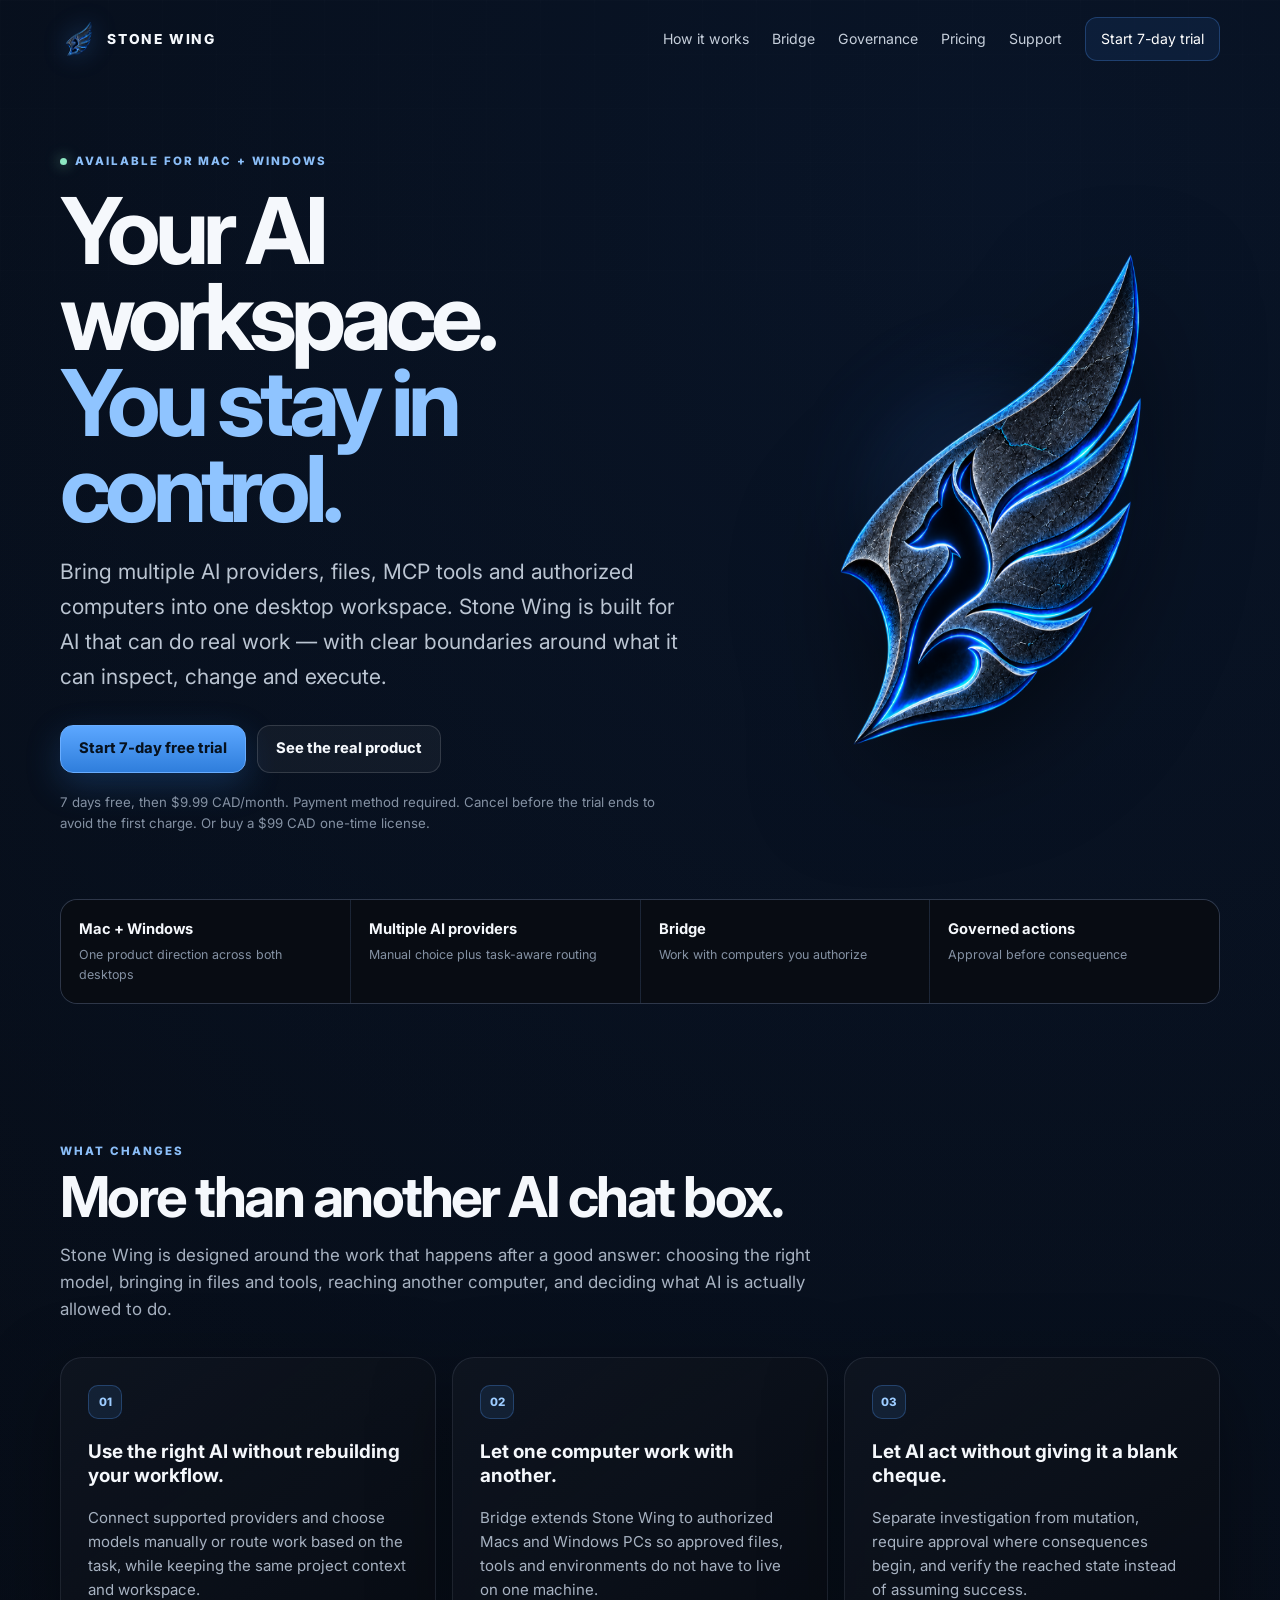
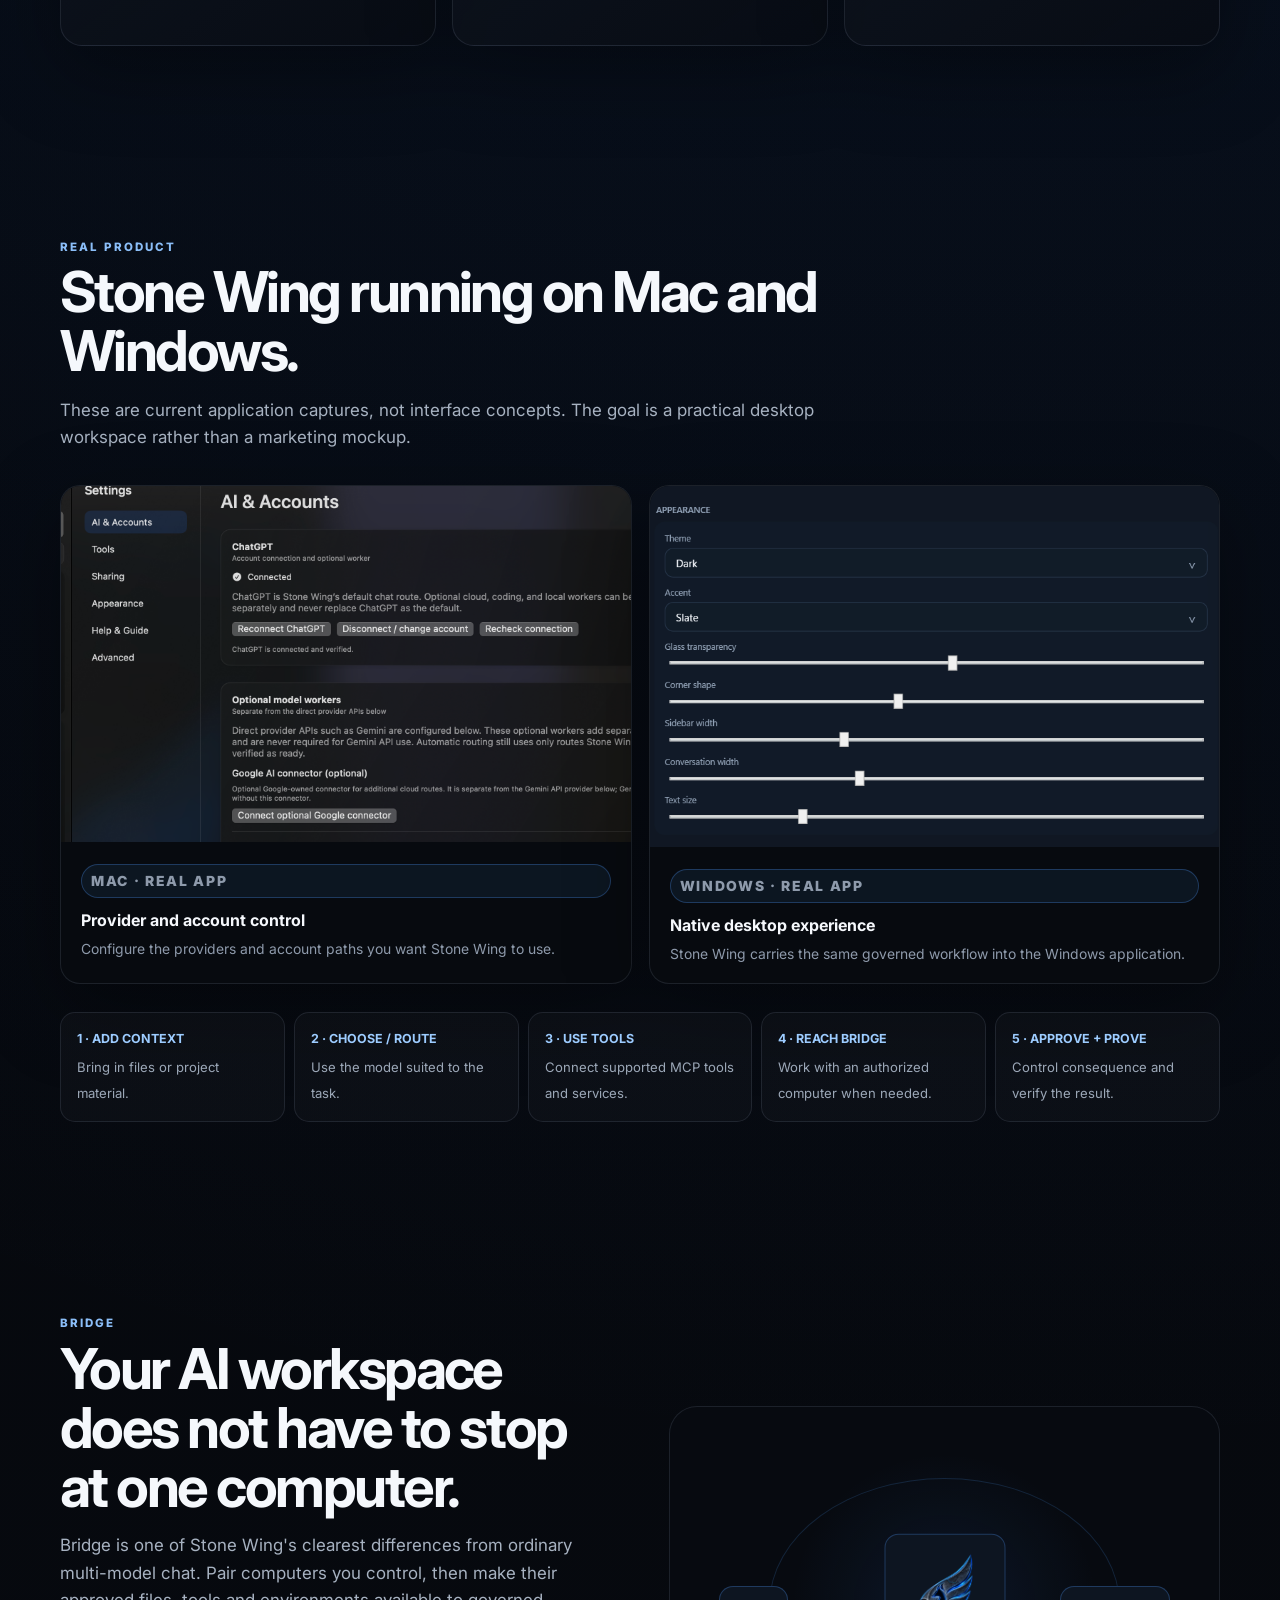
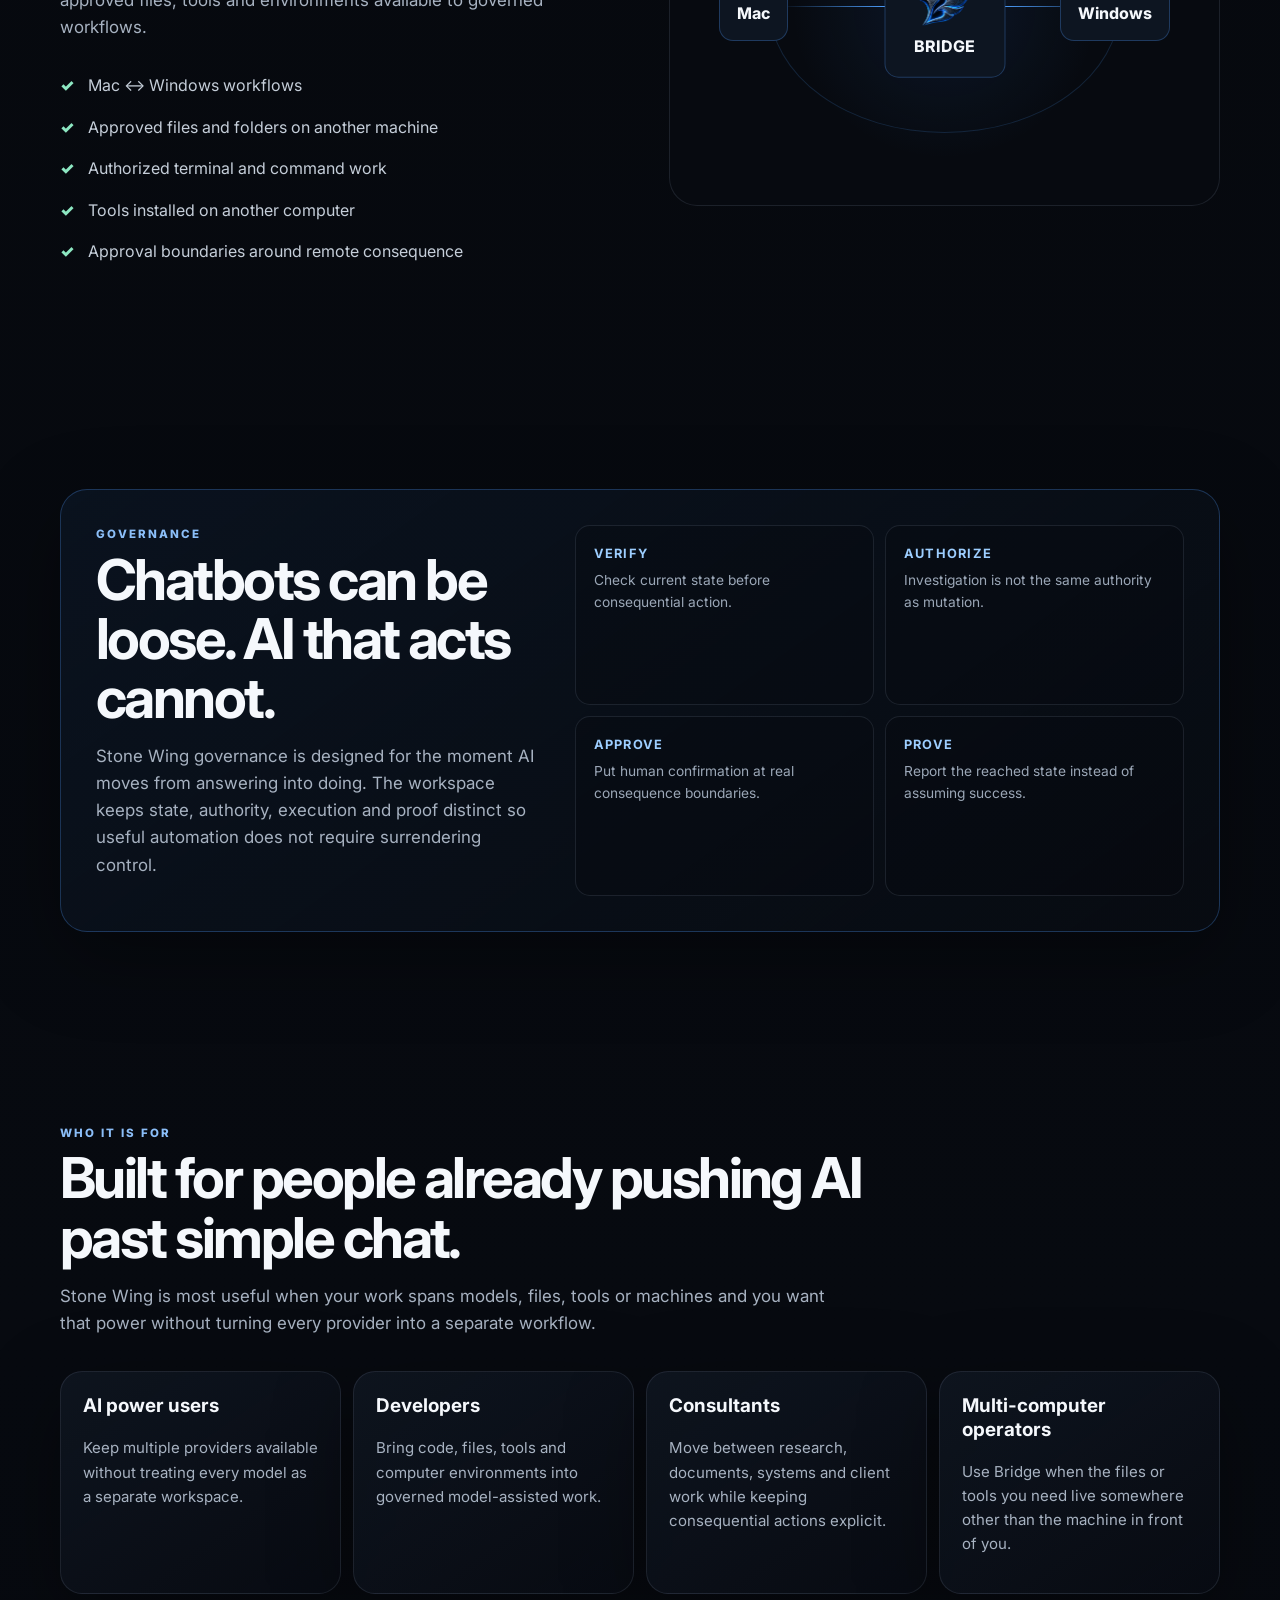
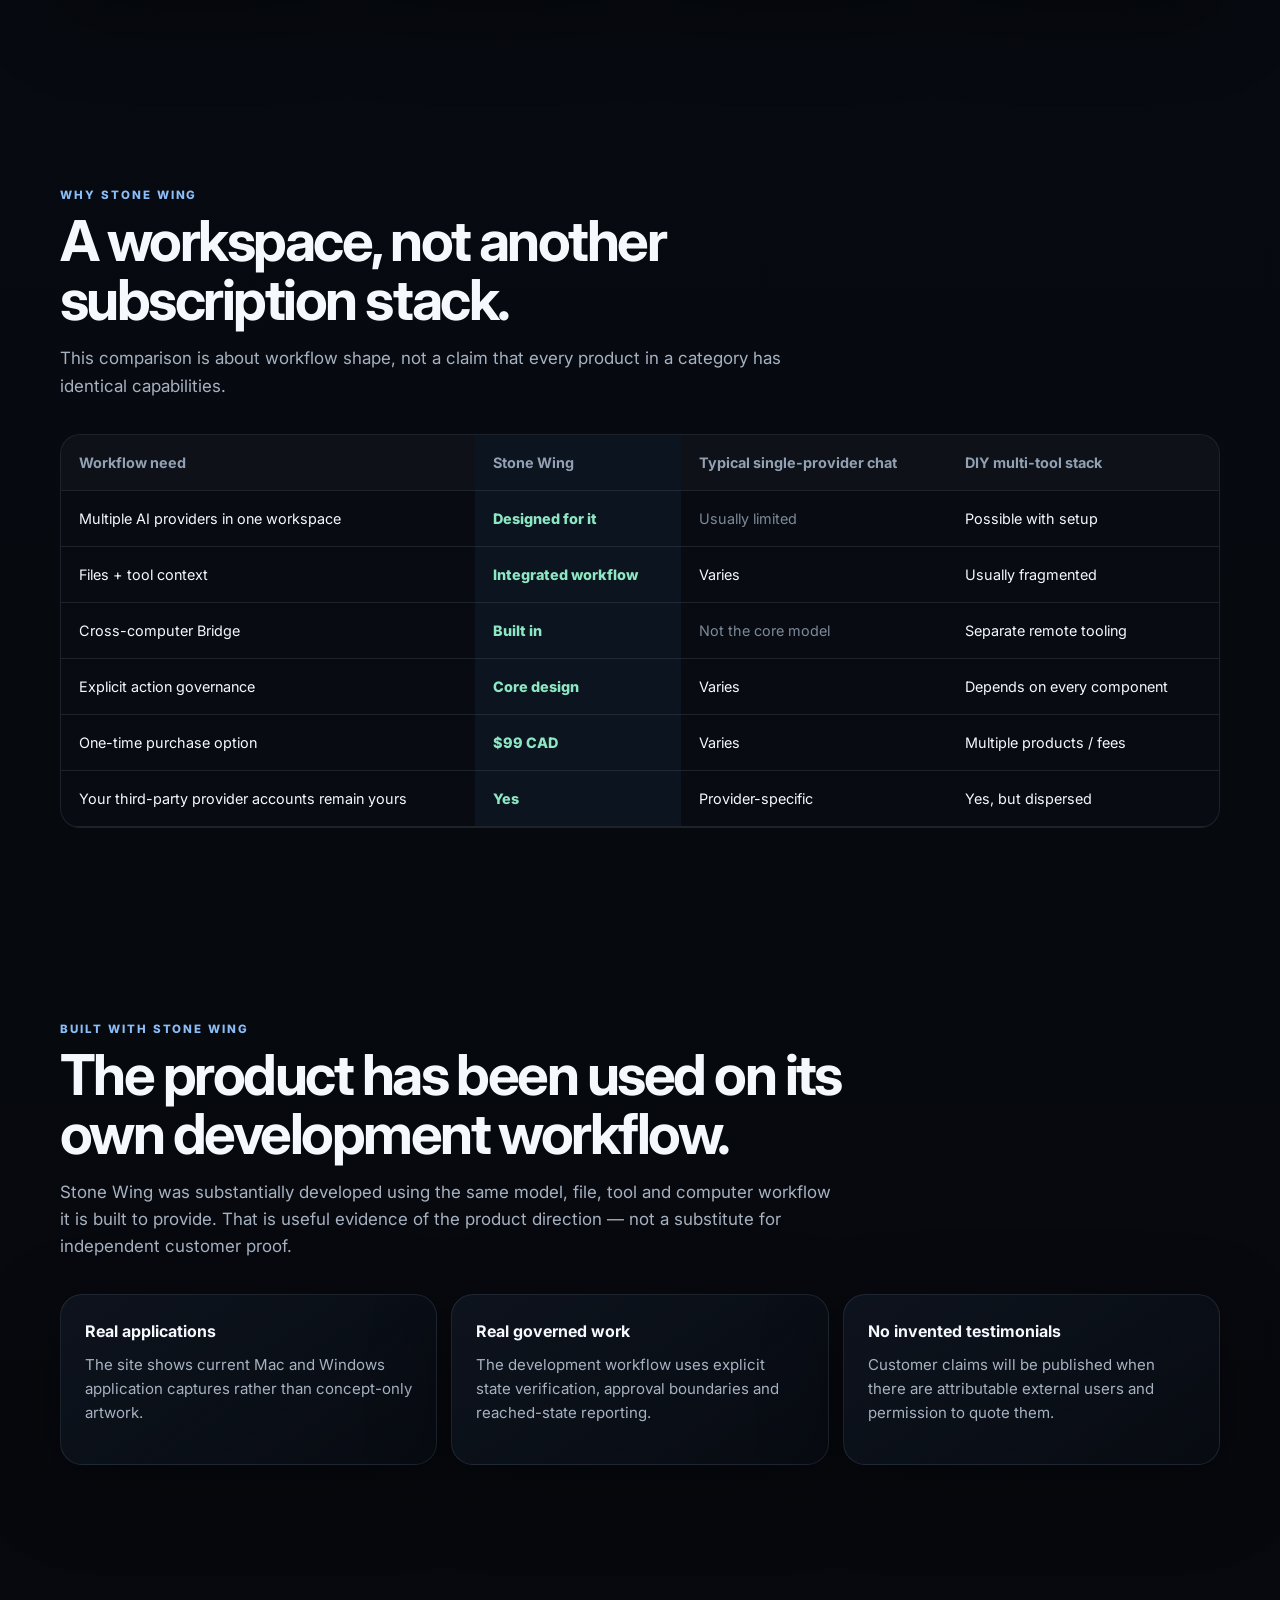
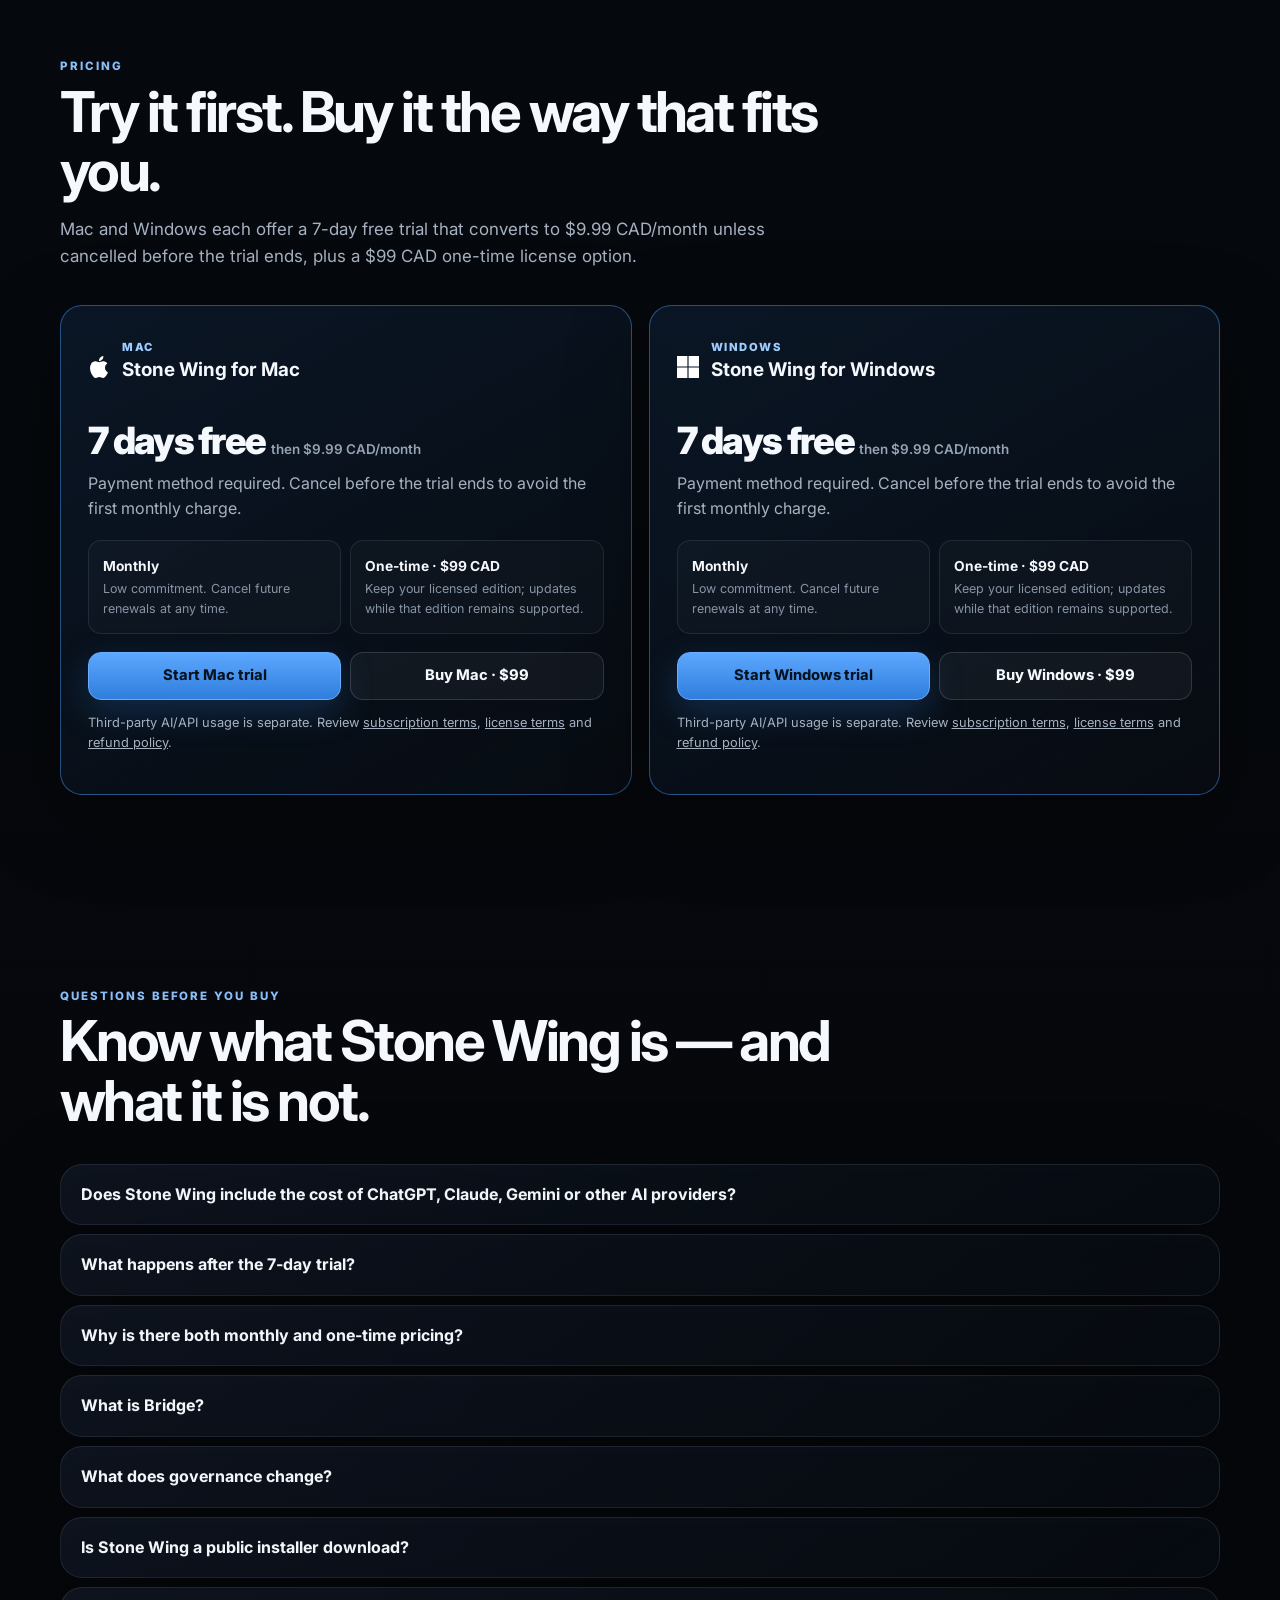
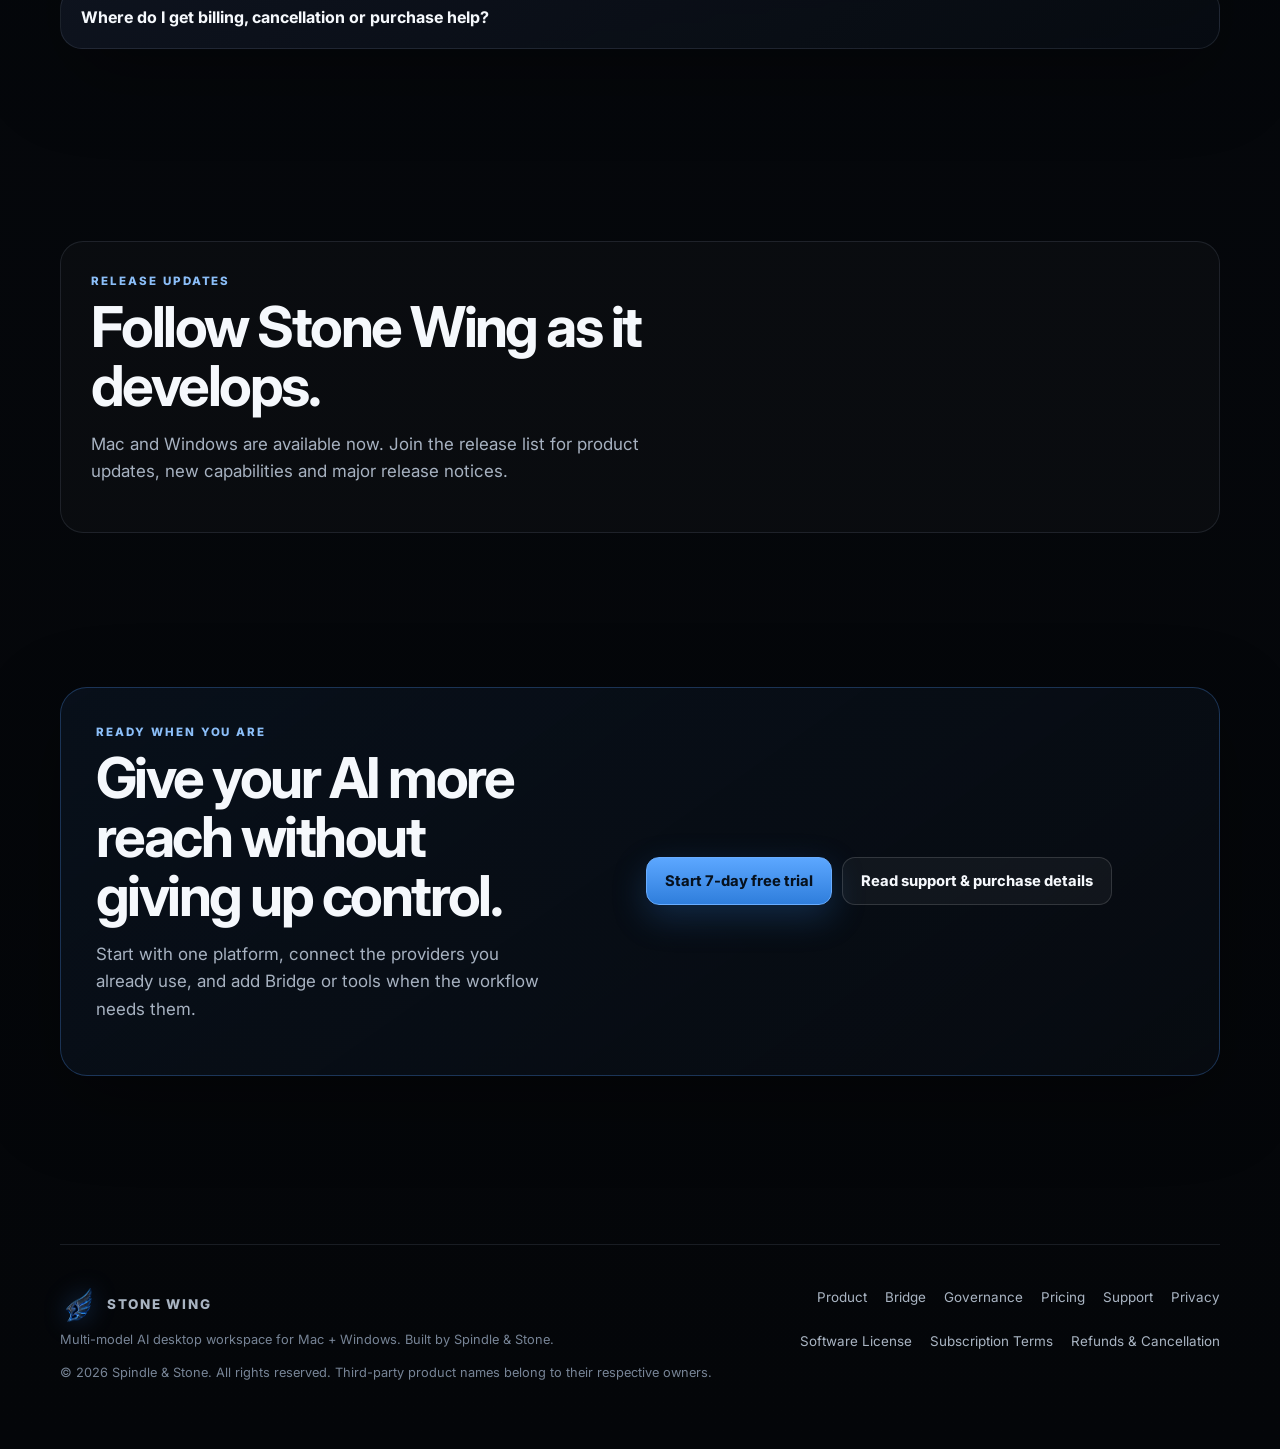
==== commit f33a03fb: "Stage analytics bootstrap on website without enabling unknown GA4 identity" ====
--- a/index.html
+++ b/index.html
@@ -18,6 +18,7 @@
 <link rel="stylesheet" href="styles.css?v=20261006-commercial">
 <script type="application/ld+json">{"@context":"https://schema.org","@type":"SoftwareApplication","name":"Stone Wing","applicationCategory":"BusinessApplication","operatingSystem":"macOS, Windows","description":"Multi-model AI desktop workspace connecting AI providers, files, MCP tools and authorized computers with governance and approvals.","url":"https://spindleandstone.com/","offers":[{"@type":"Offer","price":"99.00","priceCurrency":"CAD","description":"One-time Stone Wing software license"},{"@type":"Offer","price":"9.99","priceCurrency":"CAD","description":"Monthly Stone Wing subscription after a 7-day free trial"}]}</script>
 <script src="script.js?v=20261006-commercial" defer></script>
+<script src="analytics.js" defer></script>
 </head>
 <body>
 <header class="nav shell">
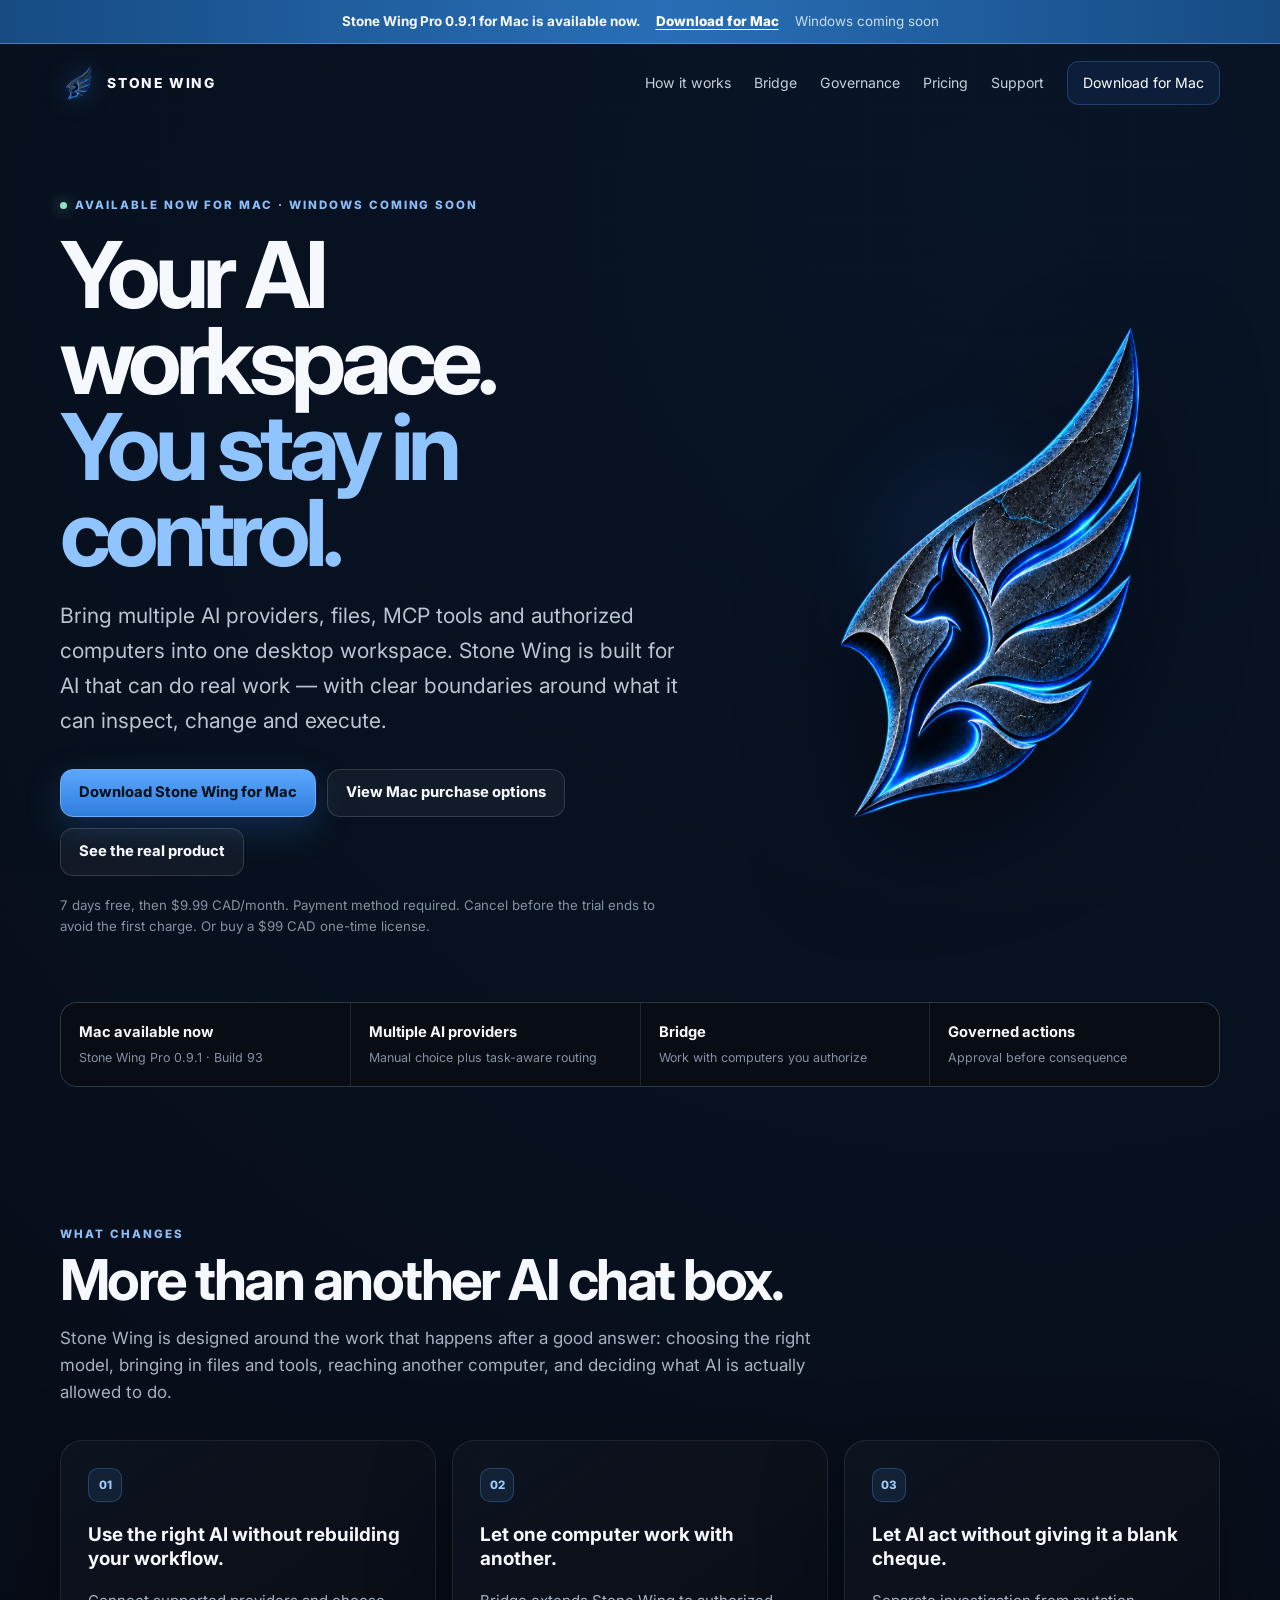
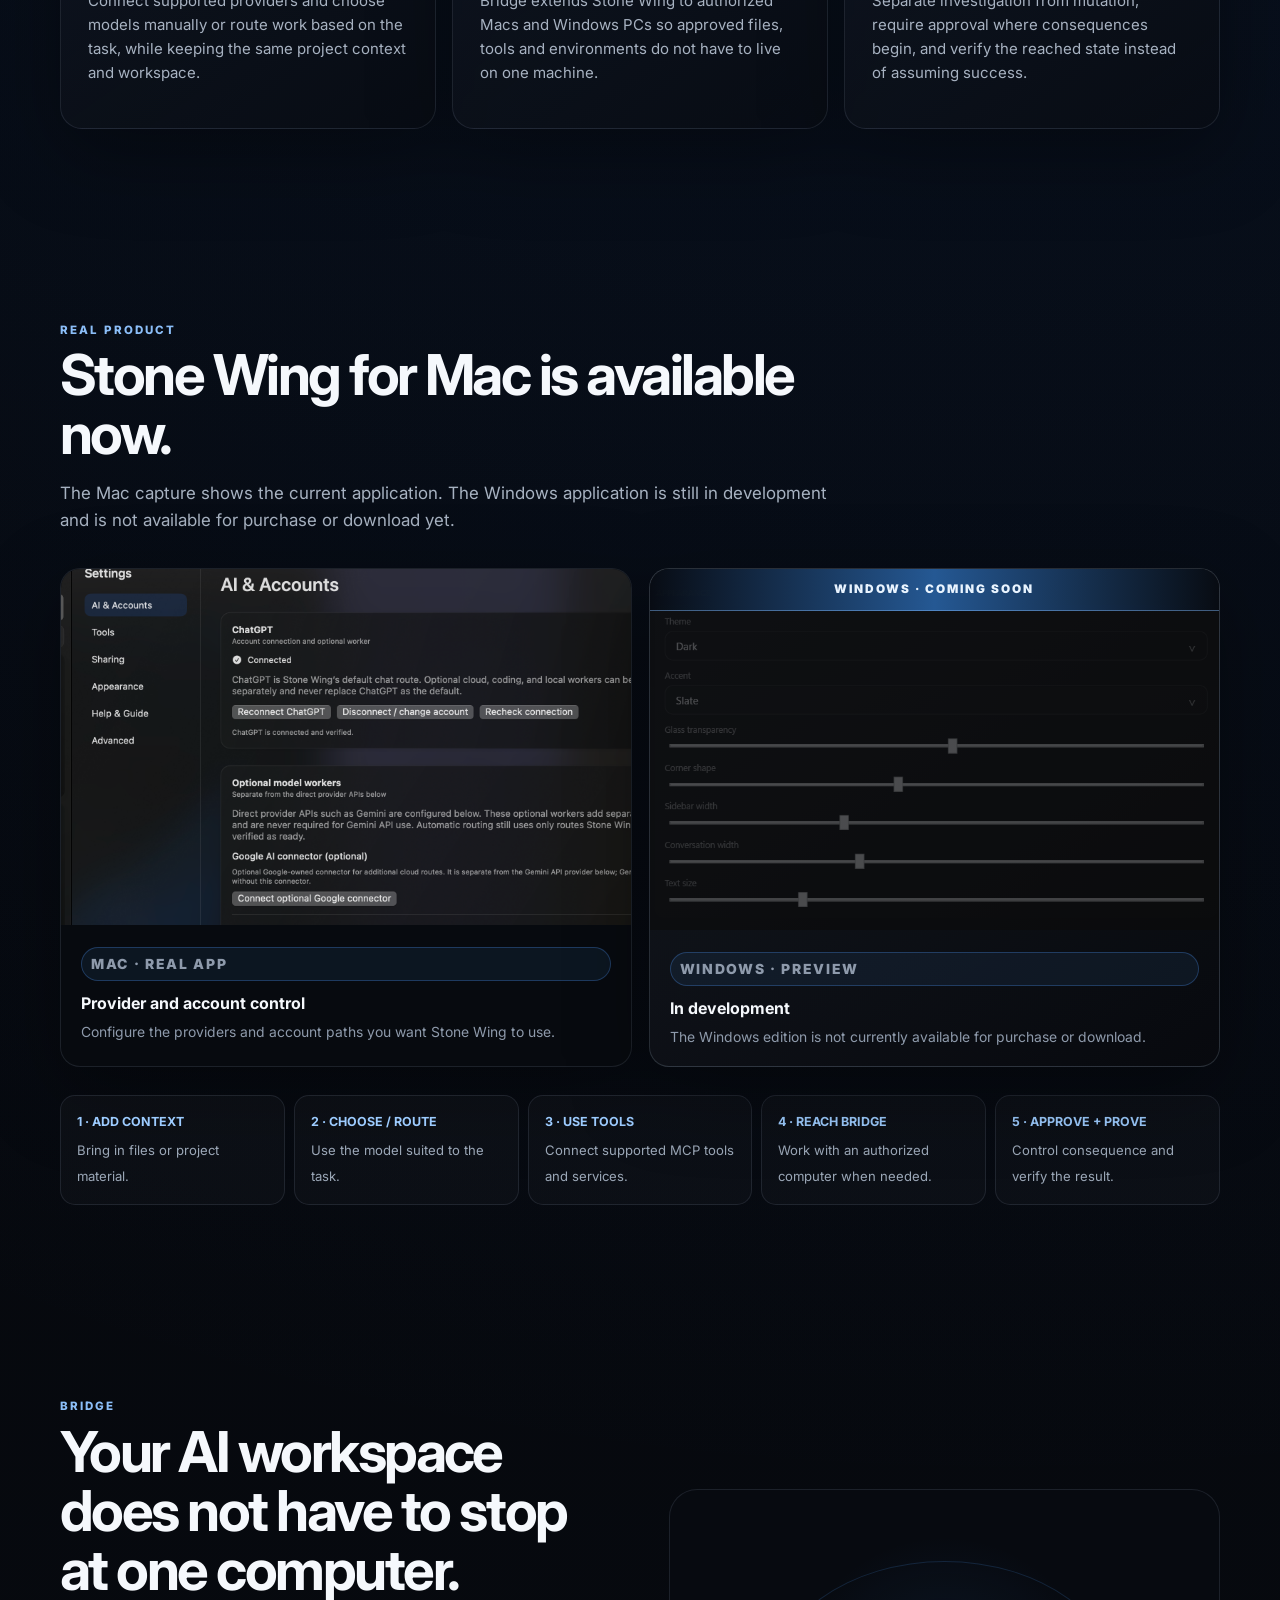
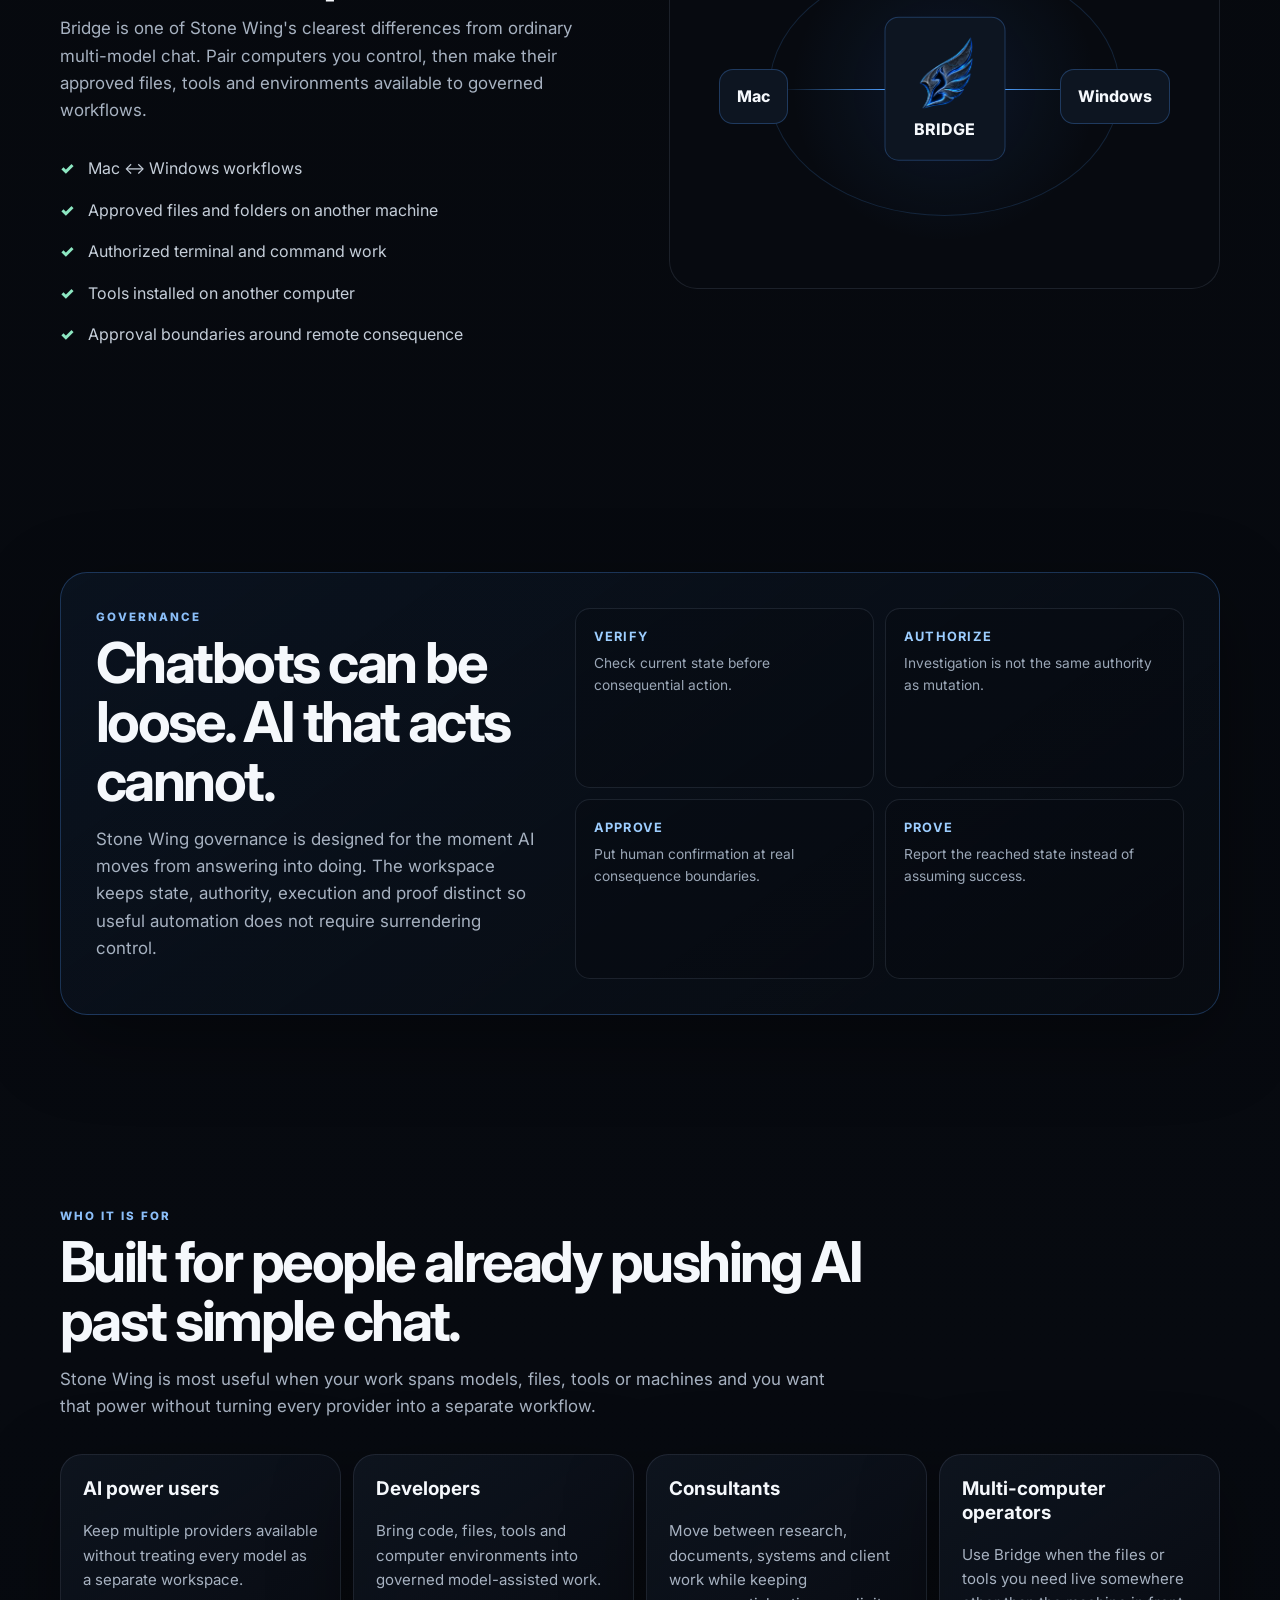
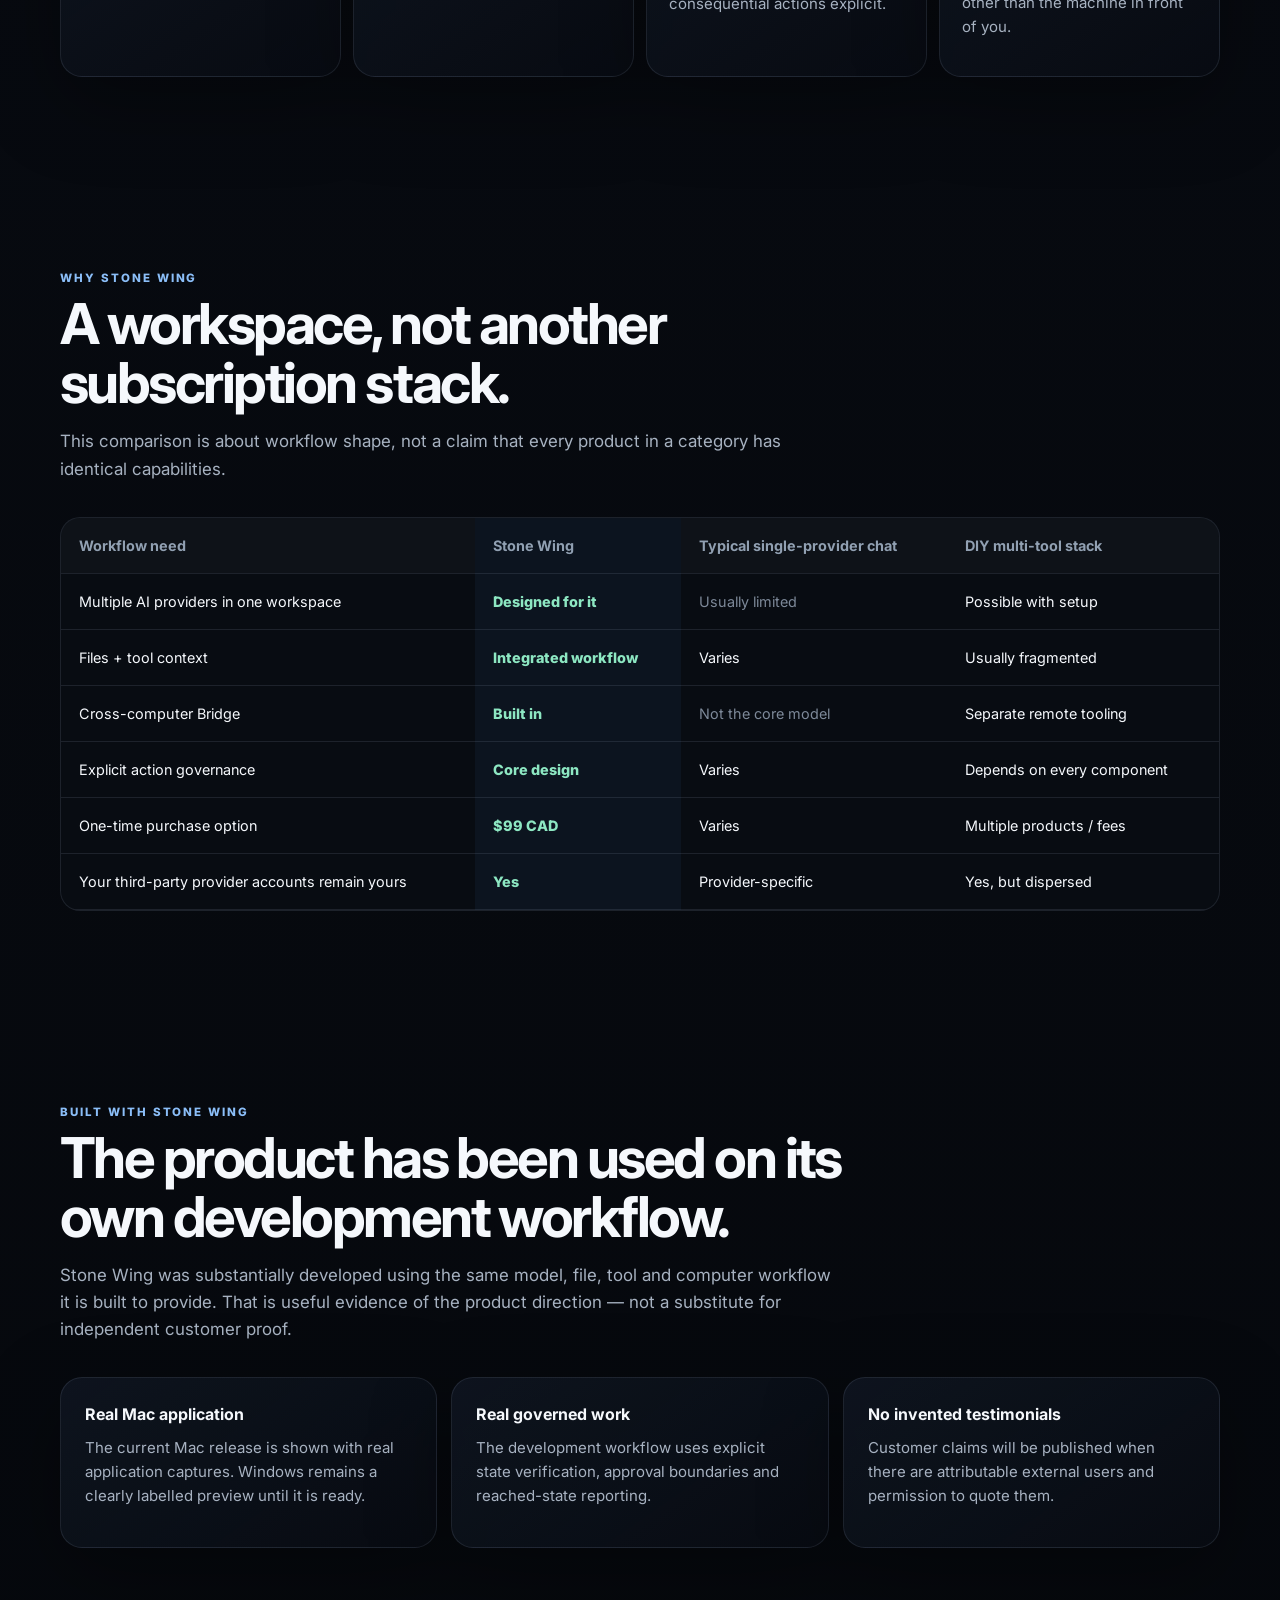
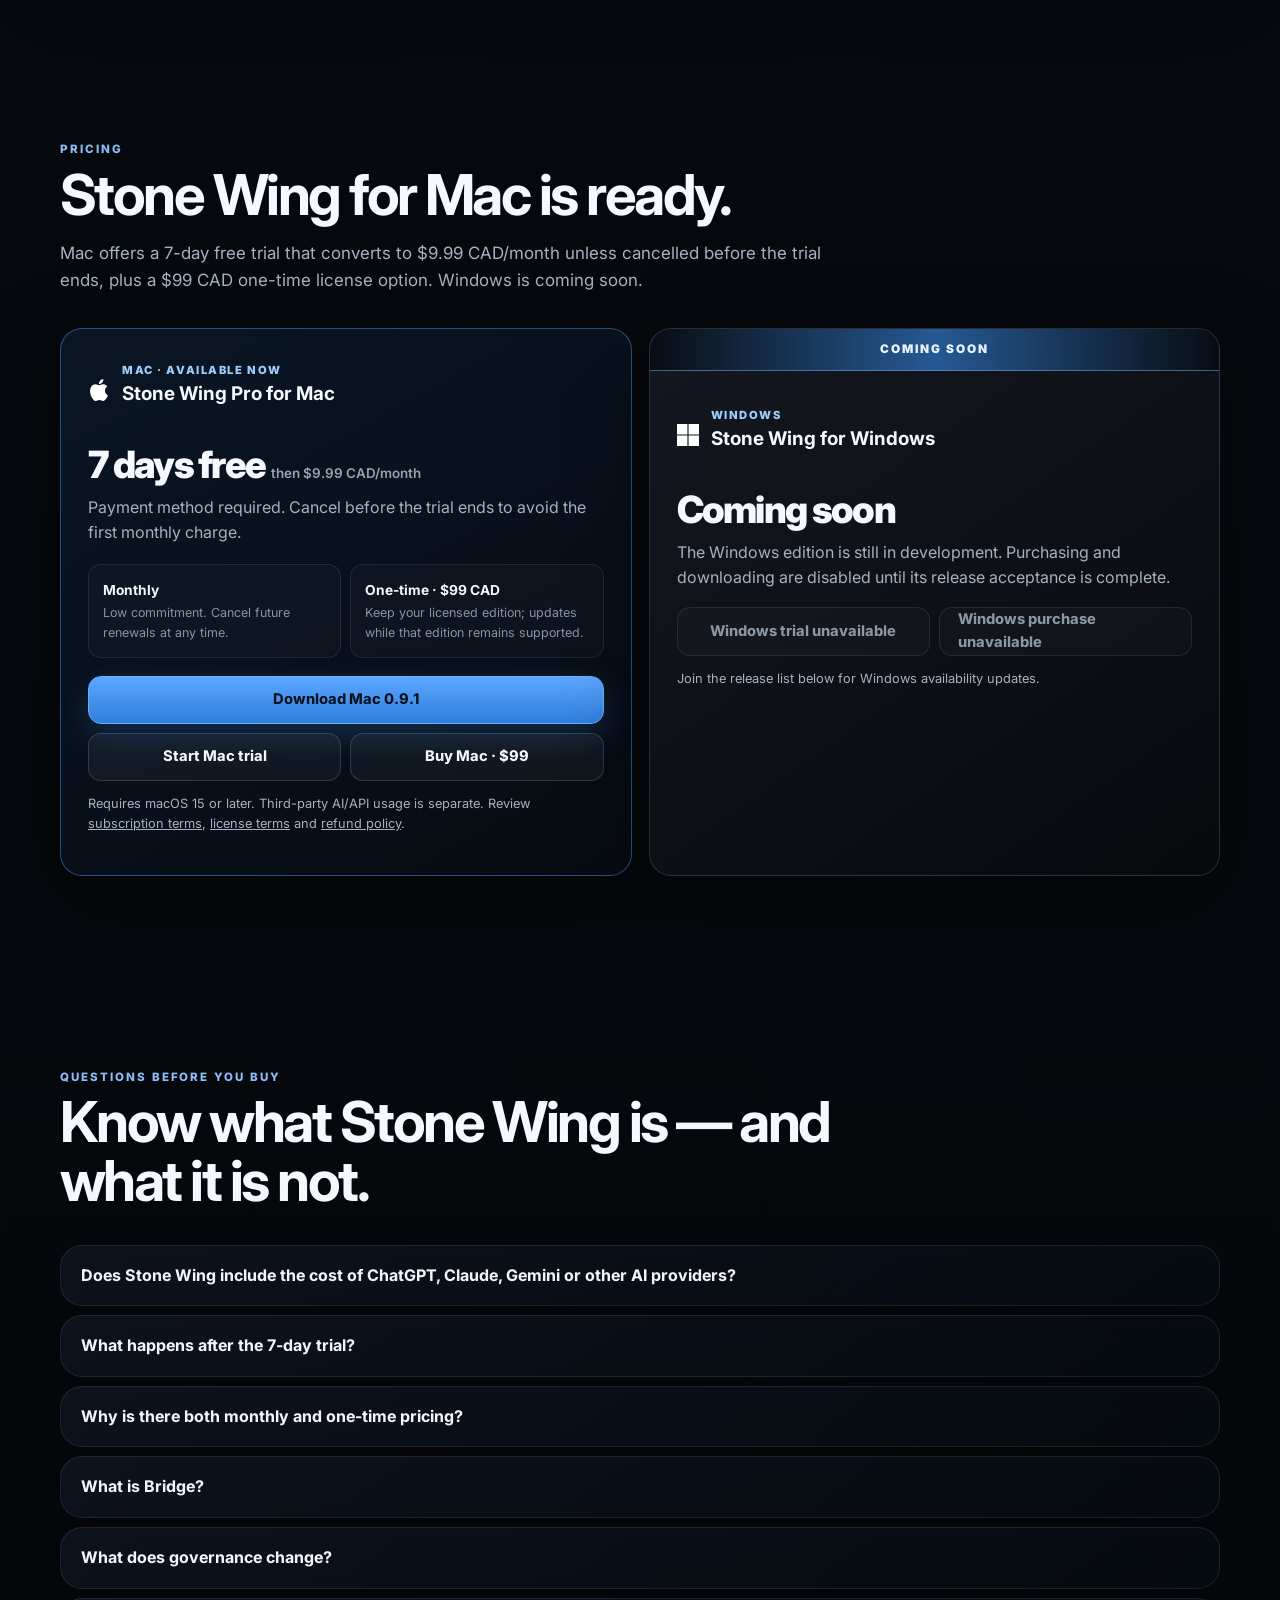
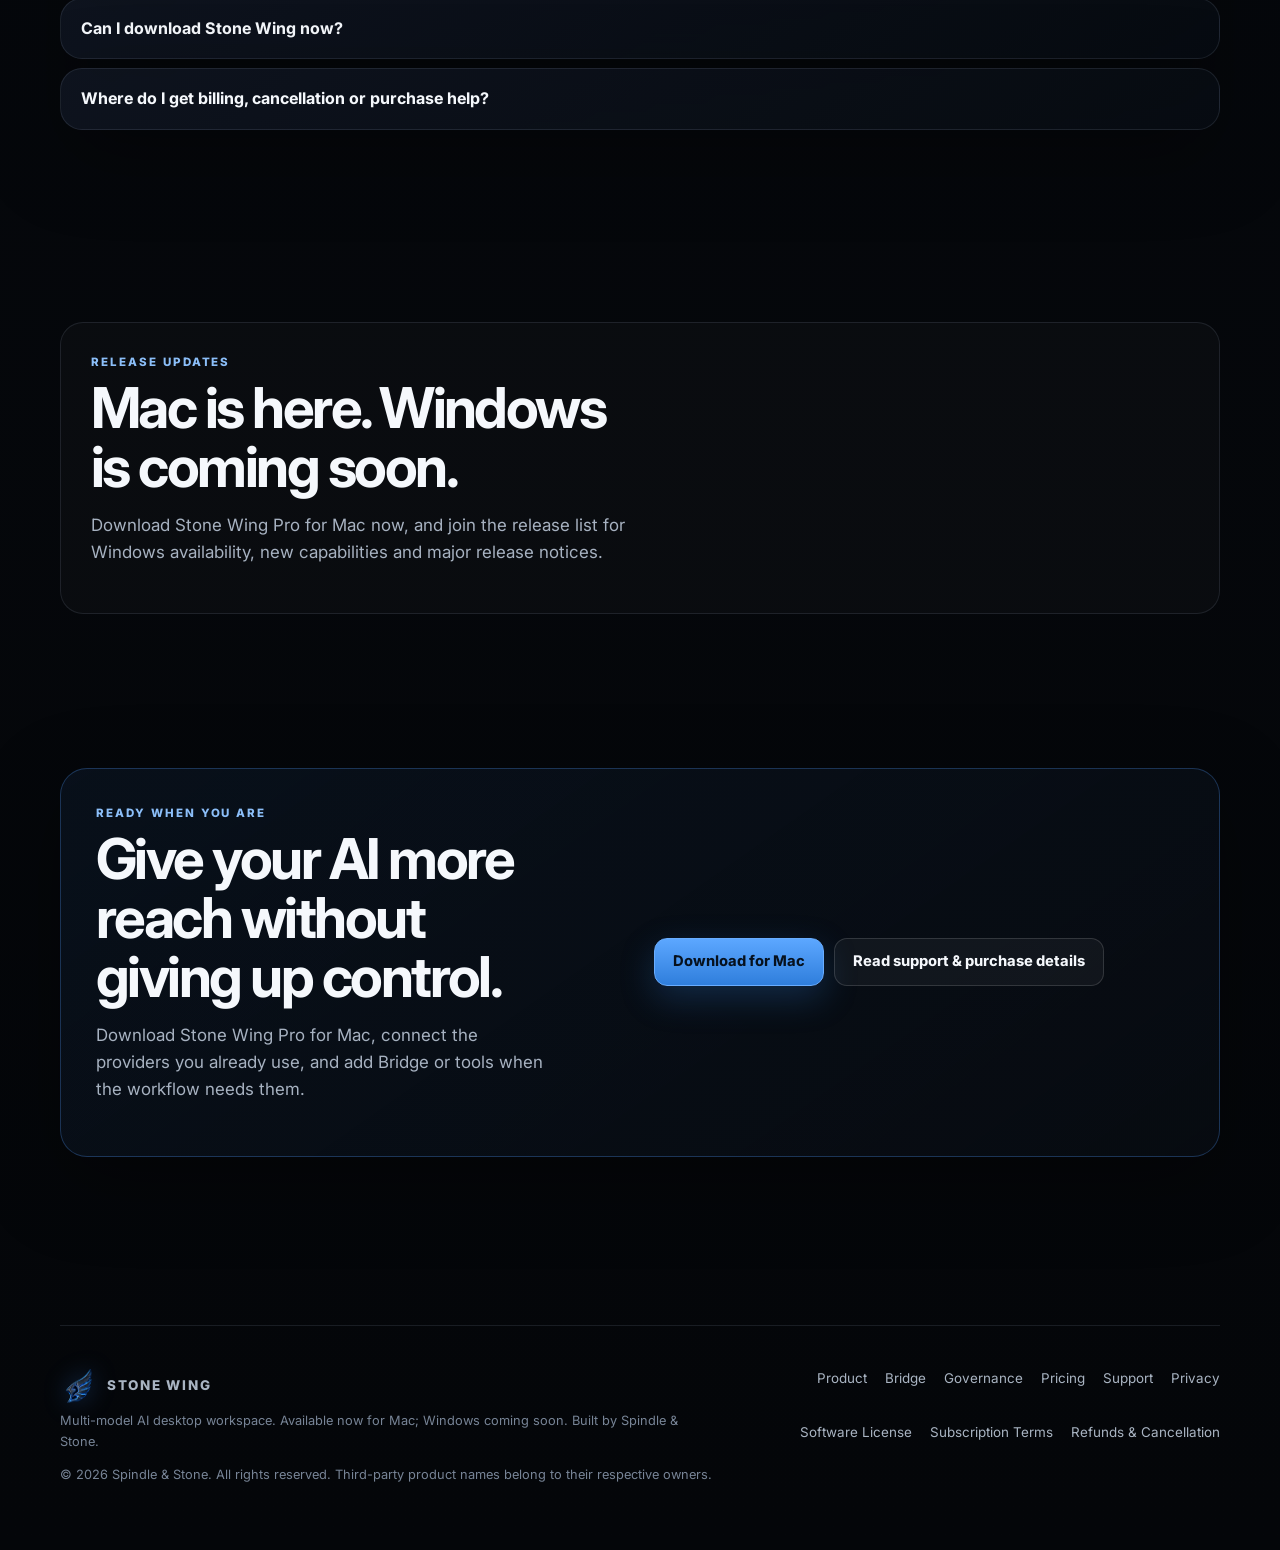
==== commit 8abf306b: "Publish Mac Build 93 and disable Windows sales" ====
--- a/index.html
+++ b/index.html
@@ -3,42 +3,43 @@
 <head>
 <meta charset="utf-8">
 <meta name="viewport" content="width=device-width,initial-scale=1">
-<meta name="description" content="Stone Wing is a multi-model AI desktop workspace for Mac and Windows that connects your AI providers, files, MCP tools and authorized computers with approval-based governance.">
+<meta name="description" content="Stone Wing Pro is available now for Mac. Bring AI providers, files, MCP tools and authorized computers into one governed desktop workspace. Windows is coming soon.">
 <link rel="canonical" href="https://spindleandstone.com/">
-<meta property="og:title" content="Stone Wing — One governed AI workspace for Mac + Windows">
+<meta property="og:title" content="Stone Wing Pro for Mac — Available now">
 <meta property="og:description" content="Your AI models, files, tools and computers in one desktop workspace. You stay in control.">
 <meta property="og:type" content="website">
 <meta property="og:url" content="https://spindleandstone.com/">
 <meta property="og:image" content="https://spindleandstone.com/stone-wing-mark.png">
-<title>Stone Wing — Multi-Model AI Desktop Workspace for Mac & Windows</title>
+<title>Stone Wing Pro for Mac — Download Build 93</title>
 <link rel="preconnect" href="https://fonts.googleapis.com">
 <link rel="preconnect" href="https://fonts.gstatic.com" crossorigin>
 <link href="https://fonts.googleapis.com/css2?family=Inter:wght@400;500;600;700;800&display=swap" rel="stylesheet">
 <link rel="icon" type="image/png" href="stone-wing-mark.png">
-<link rel="stylesheet" href="styles.css?v=20261006-commercial">
-<script type="application/ld+json">{"@context":"https://schema.org","@type":"SoftwareApplication","name":"Stone Wing","applicationCategory":"BusinessApplication","operatingSystem":"macOS, Windows","description":"Multi-model AI desktop workspace connecting AI providers, files, MCP tools and authorized computers with governance and approvals.","url":"https://spindleandstone.com/","offers":[{"@type":"Offer","price":"99.00","priceCurrency":"CAD","description":"One-time Stone Wing software license"},{"@type":"Offer","price":"9.99","priceCurrency":"CAD","description":"Monthly Stone Wing subscription after a 7-day free trial"}]}</script>
-<script src="script.js?v=20261006-commercial" defer></script>
-<script src="analytics.js" defer></script>
+<link rel="stylesheet" href="styles.css?v=20261013-mac-release">
+<link rel="stylesheet" href="release.css?v=20261013-mac-release">
+<script type="application/ld+json">{"@context":"https://schema.org","@type":"SoftwareApplication","name":"Stone Wing Pro","softwareVersion":"0.9.1","applicationCategory":"BusinessApplication","operatingSystem":"macOS 15 or later","description":"Multi-model AI desktop workspace connecting AI providers, files, MCP tools and authorized computers with governance and approvals.","downloadUrl":"https://spindleandstone.com/updates/stable/Stone-Wing-0.9.1-b93-macOS.dmg","url":"https://spindleandstone.com/","offers":[{"@type":"Offer","price":"99.00","priceCurrency":"CAD","description":"One-time Stone Wing software license"},{"@type":"Offer","price":"9.99","priceCurrency":"CAD","description":"Monthly Stone Wing subscription after a 7-day free trial"}]}</script>
+<script src="script.js?v=20261013-mac-release" defer></script>
 </head>
 <body>
+<div class="release-banner"><strong>Stone Wing Pro 0.9.1 for Mac is available now.</strong><a href="updates/stable/Stone-Wing-0.9.1-b93-macOS.dmg">Download for Mac</a><span>Windows coming soon</span></div>
 <header class="nav shell">
   <a href="#top" class="brand" aria-label="Stone Wing home"><img src="stone-wing-mark.png" alt="" width="36" height="36"><span>STONE WING</span></a>
-  <nav aria-label="Primary navigation"><a href="#how">How it works</a><a href="#bridge">Bridge</a><a href="#governance">Governance</a><a href="#pricing">Pricing</a><a href="support.html">Support</a><a class="nav-cta" href="#pricing">Start 7-day trial</a></nav>
+  <nav aria-label="Primary navigation"><a href="#how">How it works</a><a href="#bridge">Bridge</a><a href="#governance">Governance</a><a href="#pricing">Pricing</a><a href="support.html">Support</a><a class="nav-cta" href="updates/stable/Stone-Wing-0.9.1-b93-macOS.dmg">Download for Mac</a></nav>
 </header>
 <main id="top">
 <section class="hero shell">
   <div class="hero-grid">
     <div>
-      <div class="eyebrow"><span class="dot"></span> AVAILABLE FOR MAC + WINDOWS</div>
+      <div class="eyebrow"><span class="dot"></span> AVAILABLE NOW FOR MAC · WINDOWS COMING SOON</div>
       <h1>Your AI workspace.<br><span>You stay in control.</span></h1>
       <p class="hero-copy">Bring multiple AI providers, files, MCP tools and authorized computers into one desktop workspace. Stone Wing is built for AI that can do real work — with clear boundaries around what it can inspect, change and execute.</p>
-      <div class="hero-actions"><a class="button primary" data-cta="hero-trial" href="#pricing">Start 7-day free trial</a><a class="button secondary" data-cta="hero-proof" href="#proof">See the real product</a></div>
+      <div class="hero-actions"><a class="button primary" data-cta="hero-download" href="updates/stable/Stone-Wing-0.9.1-b93-macOS.dmg">Download Stone Wing for Mac</a><a class="button secondary" data-cta="hero-trial" href="#pricing">View Mac purchase options</a><a class="button secondary" data-cta="hero-proof" href="#proof">See the real product</a></div>
       <p class="microcopy">7 days free, then $9.99 CAD/month. Payment method required. Cancel before the trial ends to avoid the first charge. Or buy a $99 CAD one-time license.</p>
     </div>
     <div class="hero-art"><img src="stone-wing-mark.png" alt="Stone Wing fox and wing emblem" width="520" height="520" fetchpriority="high"></div>
   </div>
   <div class="trust-strip" aria-label="Stone Wing product highlights">
-    <div><strong>Mac + Windows</strong><span>One product direction across both desktops</span></div>
+    <div><strong>Mac available now</strong><span>Stone Wing Pro 0.9.1 · Build 93</span></div>
     <div><strong>Multiple AI providers</strong><span>Manual choice plus task-aware routing</span></div>
     <div><strong>Bridge</strong><span>Work with computers you authorize</span></div>
     <div><strong>Governed actions</strong><span>Approval before consequence</span></div>
@@ -55,10 +56,10 @@
 </section>
 
 <section id="proof" class="section shell reveal">
-  <div class="section-heading"><div class="kicker">REAL PRODUCT</div><h2>Stone Wing running on Mac and Windows.</h2><p>These are current application captures, not interface concepts. The goal is a practical desktop workspace rather than a marketing mockup.</p></div>
+  <div class="section-heading"><div class="kicker">REAL PRODUCT</div><h2>Stone Wing for Mac is available now.</h2><p>The Mac capture shows the current application. The Windows application is still in development and is not available for purchase or download yet.</p></div>
   <div class="screens">
     <article class="screen-card"><a href="stone-wing-mac-app.png" target="_blank" rel="noopener"><img src="stone-wing-mac-app.png" alt="Stone Wing for Mac application settings screen" loading="lazy"></a><div class="screen-caption"><span class="pill">MAC · REAL APP</span><strong>Provider and account control</strong><span>Configure the providers and account paths you want Stone Wing to use.</span></div></article>
-    <article class="screen-card"><a href="stone-wing-windows-app.png" target="_blank" rel="noopener"><img src="stone-wing-windows-app.png" alt="Stone Wing for Windows application settings screen" loading="lazy"></a><div class="screen-caption"><span class="pill">WINDOWS · REAL APP</span><strong>Native desktop experience</strong><span>Stone Wing carries the same governed workflow into the Windows application.</span></div></article>
+    <article class="screen-card unavailable-card"><div class="coming-soon-ribbon">WINDOWS · COMING SOON</div><img src="stone-wing-windows-app.png" alt="Preview of Stone Wing for Windows, coming soon" loading="lazy"><div class="screen-caption"><span class="pill">WINDOWS · PREVIEW</span><strong>In development</strong><span>The Windows edition is not currently available for purchase or download.</span></div></article>
   </div>
   <div class="proof-flow" aria-label="Example Stone Wing workflow"><div class="proof-step"><b>1 · ADD CONTEXT</b><span>Bring in files or project material.</span></div><div class="proof-step"><b>2 · CHOOSE / ROUTE</b><span>Use the model suited to the task.</span></div><div class="proof-step"><b>3 · USE TOOLS</b><span>Connect supported MCP tools and services.</span></div><div class="proof-step"><b>4 · REACH BRIDGE</b><span>Work with an authorized computer when needed.</span></div><div class="proof-step"><b>5 · APPROVE + PROVE</b><span>Control consequence and verify the result.</span></div></div>
 </section>
@@ -86,14 +87,14 @@
 
 <section class="section shell reveal">
   <div class="section-heading"><div class="kicker">BUILT WITH STONE WING</div><h2>The product has been used on its own development workflow.</h2><p>Stone Wing was substantially developed using the same model, file, tool and computer workflow it is built to provide. That is useful evidence of the product direction — not a substitute for independent customer proof.</p></div>
-  <div class="proof-grid"><article class="proof-card"><strong>Real applications</strong><p>The site shows current Mac and Windows application captures rather than concept-only artwork.</p></article><article class="proof-card"><strong>Real governed work</strong><p>The development workflow uses explicit state verification, approval boundaries and reached-state reporting.</p></article><article class="proof-card"><strong>No invented testimonials</strong><p>Customer claims will be published when there are attributable external users and permission to quote them.</p></article></div>
+  <div class="proof-grid"><article class="proof-card"><strong>Real Mac application</strong><p>The current Mac release is shown with real application captures. Windows remains a clearly labelled preview until it is ready.</p></article><article class="proof-card"><strong>Real governed work</strong><p>The development workflow uses explicit state verification, approval boundaries and reached-state reporting.</p></article><article class="proof-card"><strong>No invented testimonials</strong><p>Customer claims will be published when there are attributable external users and permission to quote them.</p></article></div>
 </section>
 
 <section id="pricing" class="section shell reveal">
-  <div class="section-heading"><div class="kicker">PRICING</div><h2>Try it first. Buy it the way that fits you.</h2><p>Mac and Windows each offer a 7-day free trial that converts to $9.99 CAD/month unless cancelled before the trial ends, plus a $99 CAD one-time license option.</p></div>
+  <div class="section-heading"><div class="kicker">PRICING</div><h2>Stone Wing for Mac is ready.</h2><p>Mac offers a 7-day free trial that converts to $9.99 CAD/month unless cancelled before the trial ends, plus a $99 CAD one-time license option. Windows is coming soon.</p></div>
   <div class="pricing-grid">
-    <article class="price-card featured"><div class="platform-title"><img src="apple.svg" alt="" width="22" height="22"><div><span class="trial-label">MAC</span><h3>Stone Wing for Mac</h3></div></div><div class="price">7 days free <small>then $9.99 CAD/month</small></div><p>Payment method required. Cancel before the trial ends to avoid the first monthly charge.</p><div class="choice-box"><div class="choice"><strong>Monthly</strong><span>Low commitment. Cancel future renewals at any time.</span></div><div class="choice"><strong>One-time · $99 CAD</strong><span>Keep your licensed edition; updates while that edition remains supported.</span></div></div><div class="price-actions"><a class="button primary" data-cta="mac-trial" href="https://buy.stripe.com/7sY5kC5654audX50u65c401">Start Mac trial</a><a class="button secondary" data-cta="mac-buy" href="https://buy.stripe.com/bJeaEW421dL41ajfp05c400">Buy Mac · $99</a></div><p class="price-note">Third-party AI/API usage is separate. Review <a href="subscription-terms.html">subscription terms</a>, <a href="software-license.html">license terms</a> and <a href="refunds.html">refund policy</a>.</p></article>
-    <article class="price-card featured"><div class="platform-title"><img src="windows.svg" alt="" width="22" height="22"><div><span class="trial-label">WINDOWS</span><h3>Stone Wing for Windows</h3></div></div><div class="price">7 days free <small>then $9.99 CAD/month</small></div><p>Payment method required. Cancel before the trial ends to avoid the first monthly charge.</p><div class="choice-box"><div class="choice"><strong>Monthly</strong><span>Low commitment. Cancel future renewals at any time.</span></div><div class="choice"><strong>One-time · $99 CAD</strong><span>Keep your licensed edition; updates while that edition remains supported.</span></div></div><div class="price-actions"><a class="button primary" data-cta="windows-trial" href="https://buy.stripe.com/6oUeVc1TT7mG2en3Gi5c405">Start Windows trial</a><a class="button secondary" data-cta="windows-buy" href="https://buy.stripe.com/aFa8wO0PP36qdX53Gi5c404">Buy Windows · $99</a></div><p class="price-note">Third-party AI/API usage is separate. Review <a href="subscription-terms.html">subscription terms</a>, <a href="software-license.html">license terms</a> and <a href="refunds.html">refund policy</a>.</p></article>
+    <article class="price-card featured"><div class="platform-title"><img src="apple.svg" alt="" width="22" height="22"><div><span class="trial-label">MAC · AVAILABLE NOW</span><h3>Stone Wing Pro for Mac</h3></div></div><div class="price">7 days free <small>then $9.99 CAD/month</small></div><p>Payment method required. Cancel before the trial ends to avoid the first monthly charge.</p><div class="choice-box"><div class="choice"><strong>Monthly</strong><span>Low commitment. Cancel future renewals at any time.</span></div><div class="choice"><strong>One-time · $99 CAD</strong><span>Keep your licensed edition; updates while that edition remains supported.</span></div></div><div class="price-actions mac-release-actions"><a class="button primary" data-cta="mac-download" href="updates/stable/Stone-Wing-0.9.1-b93-macOS.dmg">Download Mac 0.9.1</a><a class="button secondary" data-cta="mac-trial" href="https://buy.stripe.com/7sY5kC5654audX50u65c401">Start Mac trial</a><a class="button secondary" data-cta="mac-buy" href="https://buy.stripe.com/bJeaEW421dL41ajfp05c400">Buy Mac · $99</a></div><p class="price-note">Requires macOS 15 or later. Third-party AI/API usage is separate. Review <a href="subscription-terms.html">subscription terms</a>, <a href="software-license.html">license terms</a> and <a href="refunds.html">refund policy</a>.</p></article>
+    <article class="price-card unavailable-card windows-coming-soon" aria-disabled="true"><div class="coming-soon-ribbon">COMING SOON</div><div class="platform-title"><img src="windows.svg" alt="" width="22" height="22"><div><span class="trial-label">WINDOWS</span><h3>Stone Wing for Windows</h3></div></div><div class="price">Coming soon</div><p>The Windows edition is still in development. Purchasing and downloading are disabled until its release acceptance is complete.</p><div class="price-actions"><span class="button disabled" aria-disabled="true">Windows trial unavailable</span><span class="button disabled" aria-disabled="true">Windows purchase unavailable</span></div><p class="price-note">Join the release list below for Windows availability updates.</p></article>
   </div>
 </section>
 
@@ -105,16 +106,16 @@
     <details><summary>Why is there both monthly and one-time pricing?</summary><p>The monthly plan is the lower-commitment path. The $99 CAD one-time license removes the recurring Stone Wing subscription fee for the purchased edition. Updates to that edition are provided while it remains supported; perpetual future feature development is not promised.</p></details>
     <details><summary>What is Bridge?</summary><p>Bridge lets Stone Wing work with computers you authorize so approved files, tools and environments can participate in the workflow even when they are on another Mac or Windows PC.</p></details>
     <details><summary>What does governance change?</summary><p>Governance keeps investigation, authority, execution and proof distinct. In practical terms, that means consequential actions can require approval and Stone Wing can verify current and reached state instead of treating a proposed action as completed.</p></details>
-    <details><summary>Is Stone Wing a public installer download?</summary><p>No. Installer/access fulfillment is controlled after checkout rather than exposed as an unrestricted public download. Successful checkout redirects to platform-specific onboarding with next steps.</p></details>
+    <details><summary>Can I download Stone Wing now?</summary><p>Yes. Stone Wing Pro 0.9.1 for Mac is available as a signed and notarized download for macOS 15 or later. The Windows edition is coming soon and its checkout and download paths are disabled.</p></details>
     <details><summary>Where do I get billing, cancellation or purchase help?</summary><p>Use the seller contact information included with your Stripe confirmation or receipt and the instructions on the <a href="support.html">Stone Wing Support</a> page.</p></details>
   </div>
 </section>
 
 <section id="updates" class="section shell reveal">
-  <div class="newsletter"><div><div class="kicker">RELEASE UPDATES</div><h2>Follow Stone Wing as it develops.</h2><p class="section-intro">Mac and Windows are available now. Join the release list for product updates, new capabilities and major release notices.</p></div><div class="beehiiv-embed" aria-label="Stone Wing release newsletter signup"><script async src="https://subscribe-forms.beehiiv.com/v3/loader.js" data-beehiiv-form="7b93928a-282a-4bb9-a8aa-40082fe445e2"></script><script async src="https://subscribe-forms.beehiiv.com/attribution.js"></script></div></div>
+  <div class="newsletter"><div><div class="kicker">RELEASE UPDATES</div><h2>Mac is here. Windows is coming soon.</h2><p class="section-intro">Download Stone Wing Pro for Mac now, and join the release list for Windows availability, new capabilities and major release notices.</p></div><div class="beehiiv-embed" aria-label="Stone Wing release newsletter signup"><script async src="https://subscribe-forms.beehiiv.com/v3/loader.js" data-beehiiv-form="7b93928a-282a-4bb9-a8aa-40082fe445e2"></script><script async src="https://subscribe-forms.beehiiv.com/attribution.js"></script></div></div>
 </section>
 
-<section class="section tight shell reveal"><div class="gov-panel"><div><div class="kicker">READY WHEN YOU ARE</div><h2>Give your AI more reach without giving up control.</h2><p class="section-intro">Start with one platform, connect the providers you already use, and add Bridge or tools when the workflow needs them.</p></div><div style="display:flex;align-items:center;justify-content:center;gap:10px;flex-wrap:wrap"><a class="button primary" href="#pricing">Start 7-day free trial</a><a class="button secondary" href="support.html">Read support & purchase details</a></div></div></section>
+<section class="section tight shell reveal"><div class="gov-panel"><div><div class="kicker">READY WHEN YOU ARE</div><h2>Give your AI more reach without giving up control.</h2><p class="section-intro">Download Stone Wing Pro for Mac, connect the providers you already use, and add Bridge or tools when the workflow needs them.</p></div><div style="display:flex;align-items:center;justify-content:center;gap:10px;flex-wrap:wrap"><a class="button primary" href="updates/stable/Stone-Wing-0.9.1-b93-macOS.dmg">Download for Mac</a><a class="button secondary" href="support.html">Read support & purchase details</a></div></div></section>
 </main>
-<footer class="footer shell"><div class="footer-grid"><div><a href="#top" class="brand"><img src="stone-wing-mark.png" alt="" width="36" height="36"><span>STONE WING</span></a><p>Multi-model AI desktop workspace for Mac + Windows. Built by Spindle & Stone.</p></div><div class="footer-links"><a href="#how">Product</a><a href="#bridge">Bridge</a><a href="#governance">Governance</a><a href="#pricing">Pricing</a><a href="support.html">Support</a><a href="privacy.html">Privacy</a><a href="software-license.html">Software License</a><a href="subscription-terms.html">Subscription Terms</a><a href="refunds.html">Refunds & Cancellation</a></div></div><p class="fine">© 2026 Spindle & Stone. All rights reserved. Third-party product names belong to their respective owners.</p></footer>
-</body></html>+<footer class="footer shell"><div class="footer-grid"><div><a href="#top" class="brand"><img src="stone-wing-mark.png" alt="" width="36" height="36"><span>STONE WING</span></a><p>Multi-model AI desktop workspace. Available now for Mac; Windows coming soon. Built by Spindle & Stone.</p></div><div class="footer-links"><a href="#how">Product</a><a href="#bridge">Bridge</a><a href="#governance">Governance</a><a href="#pricing">Pricing</a><a href="support.html">Support</a><a href="privacy.html">Privacy</a><a href="software-license.html">Software License</a><a href="subscription-terms.html">Subscription Terms</a><a href="refunds.html">Refunds & Cancellation</a></div></div><p class="fine">© 2026 Spindle & Stone. All rights reserved. Third-party product names belong to their respective owners.</p></footer>
+</body></html>
--- a/release.css
+++ b/release.css
@@ -0,0 +1,61 @@
+.release-banner {
+  display: flex;
+  align-items: center;
+  justify-content: center;
+  gap: 16px;
+  min-height: 44px;
+  padding: 9px 20px;
+  text-align: center;
+  background: linear-gradient(90deg, #174b82, #286fb7 52%, #174b82);
+  border-bottom: 1px solid rgba(148, 199, 255, 0.38);
+  color: #f7fbff;
+  font-size: 0.84rem;
+}
+
+.release-banner a { color: #fff; font-weight: 800; text-underline-offset: 3px; }
+.release-banner span { color: #c7ddf6; }
+
+.unavailable-card {
+  position: relative;
+  overflow: hidden;
+  border-color: rgba(148, 163, 184, 0.22) !important;
+  background: linear-gradient(145deg, rgba(22, 26, 34, 0.9), rgba(8, 10, 14, 0.92)) !important;
+}
+
+.unavailable-card > img { filter: grayscale(1) brightness(0.48); opacity: 0.6; }
+
+.coming-soon-ribbon {
+  position: absolute;
+  z-index: 3;
+  top: 0;
+  right: 0;
+  left: 0;
+  padding: 11px 16px;
+  text-align: center;
+  background: linear-gradient(90deg, rgba(8, 12, 19, 0.97), rgba(38, 91, 151, 0.97), rgba(8, 12, 19, 0.97));
+  border-bottom: 1px solid rgba(131, 189, 255, 0.45);
+  color: #e9f4ff;
+  font-size: 0.74rem;
+  font-weight: 900;
+  letter-spacing: 0.17em;
+}
+
+.windows-coming-soon { padding-top: 72px; }
+
+.button.disabled {
+  cursor: not-allowed;
+  pointer-events: none;
+  color: #8d98a7;
+  background: rgba(255, 255, 255, 0.025);
+  border-color: rgba(255, 255, 255, 0.09);
+  box-shadow: none;
+}
+
+.mac-release-actions { grid-template-columns: 1fr 1fr; }
+.mac-release-actions .button:first-child { grid-column: 1 / -1; }
+
+@media (max-width: 700px) {
+  .release-banner { flex-direction: column; gap: 2px; padding: 10px 14px; }
+  .mac-release-actions { grid-template-columns: 1fr; }
+  .mac-release-actions .button:first-child { grid-column: auto; }
+}
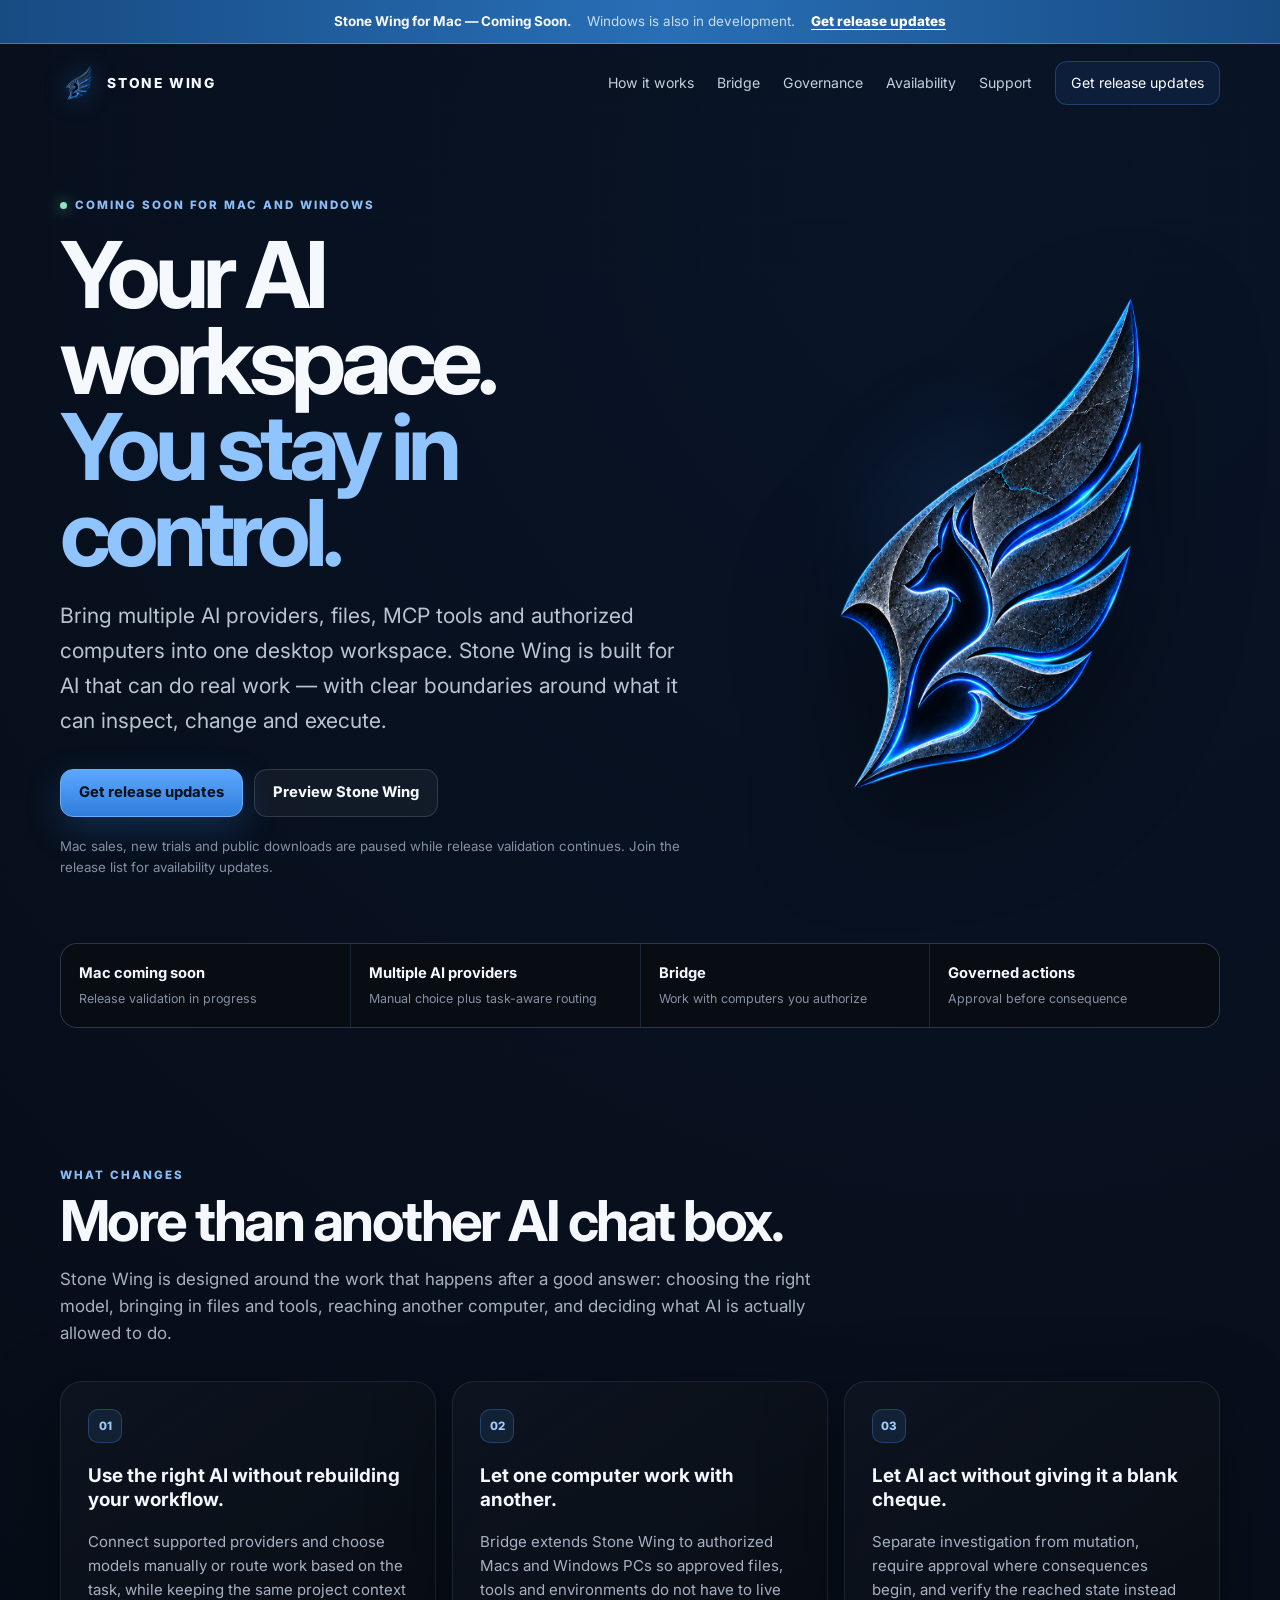
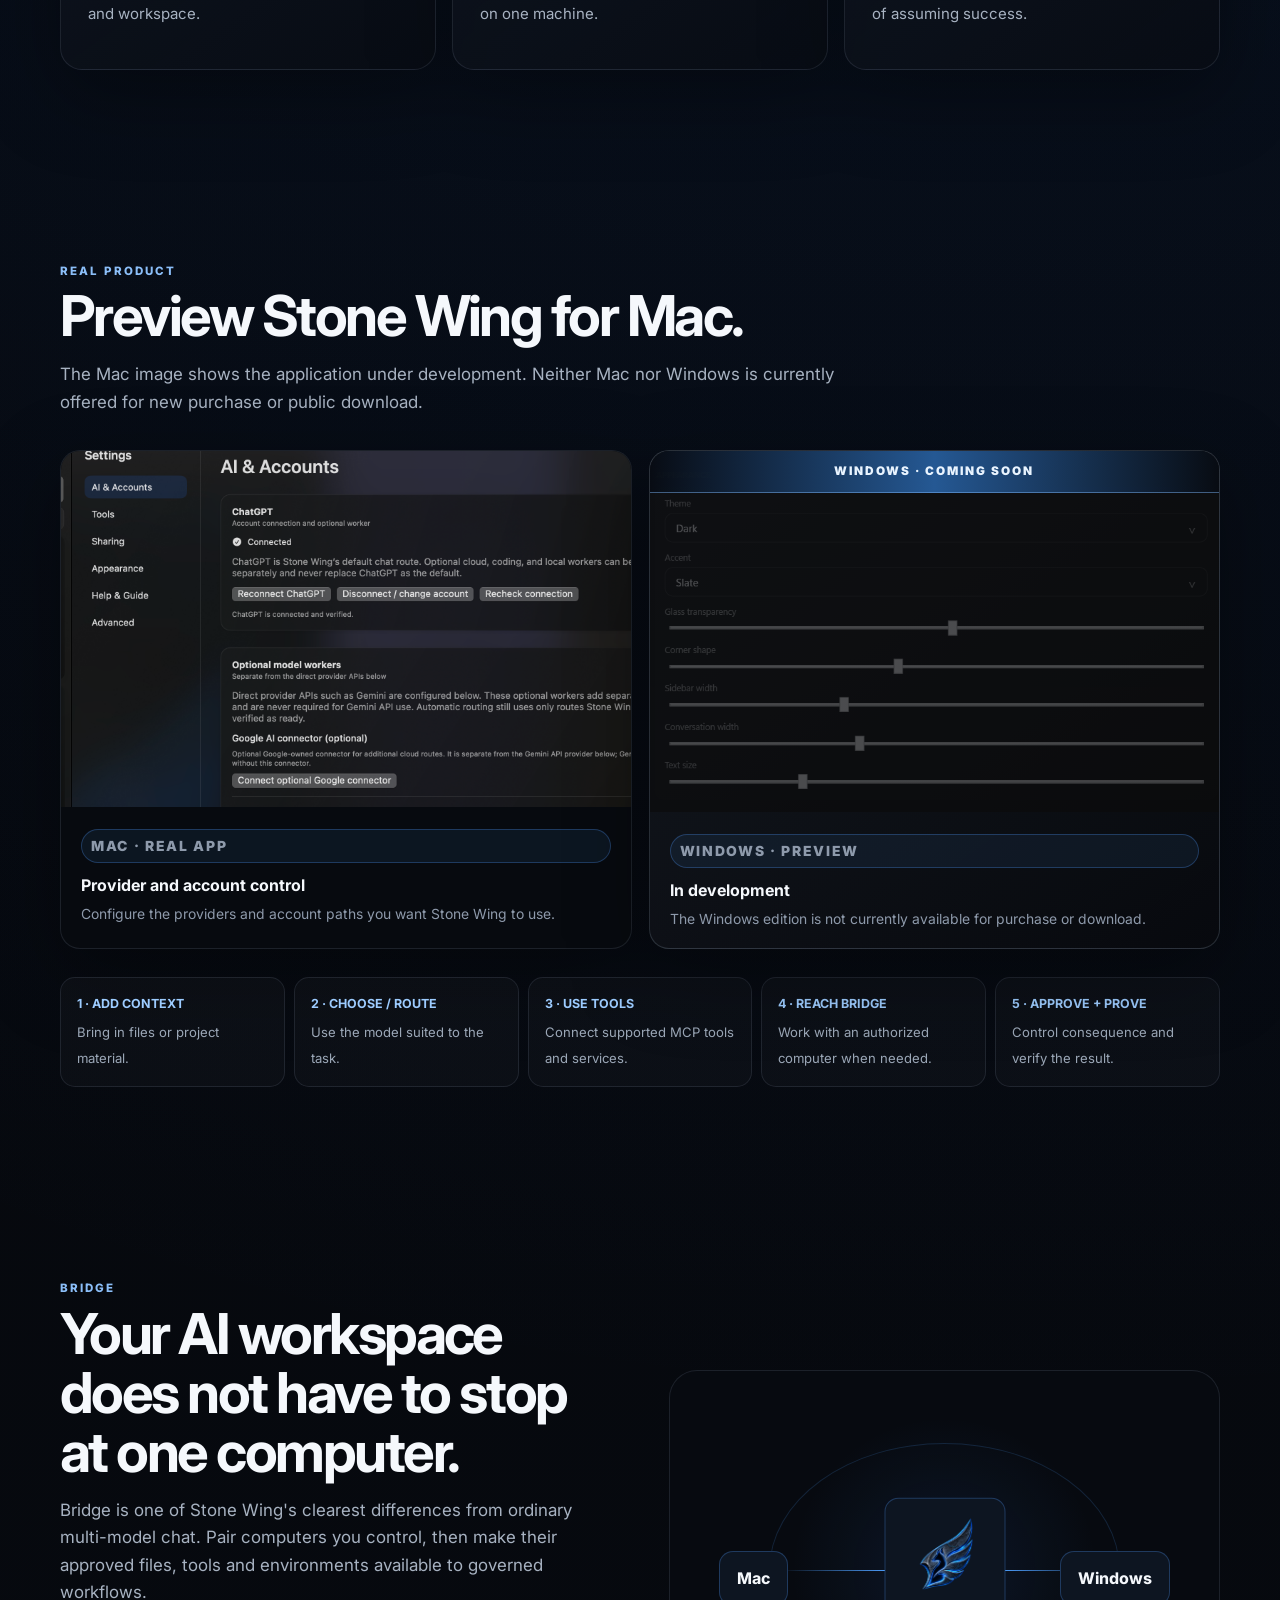
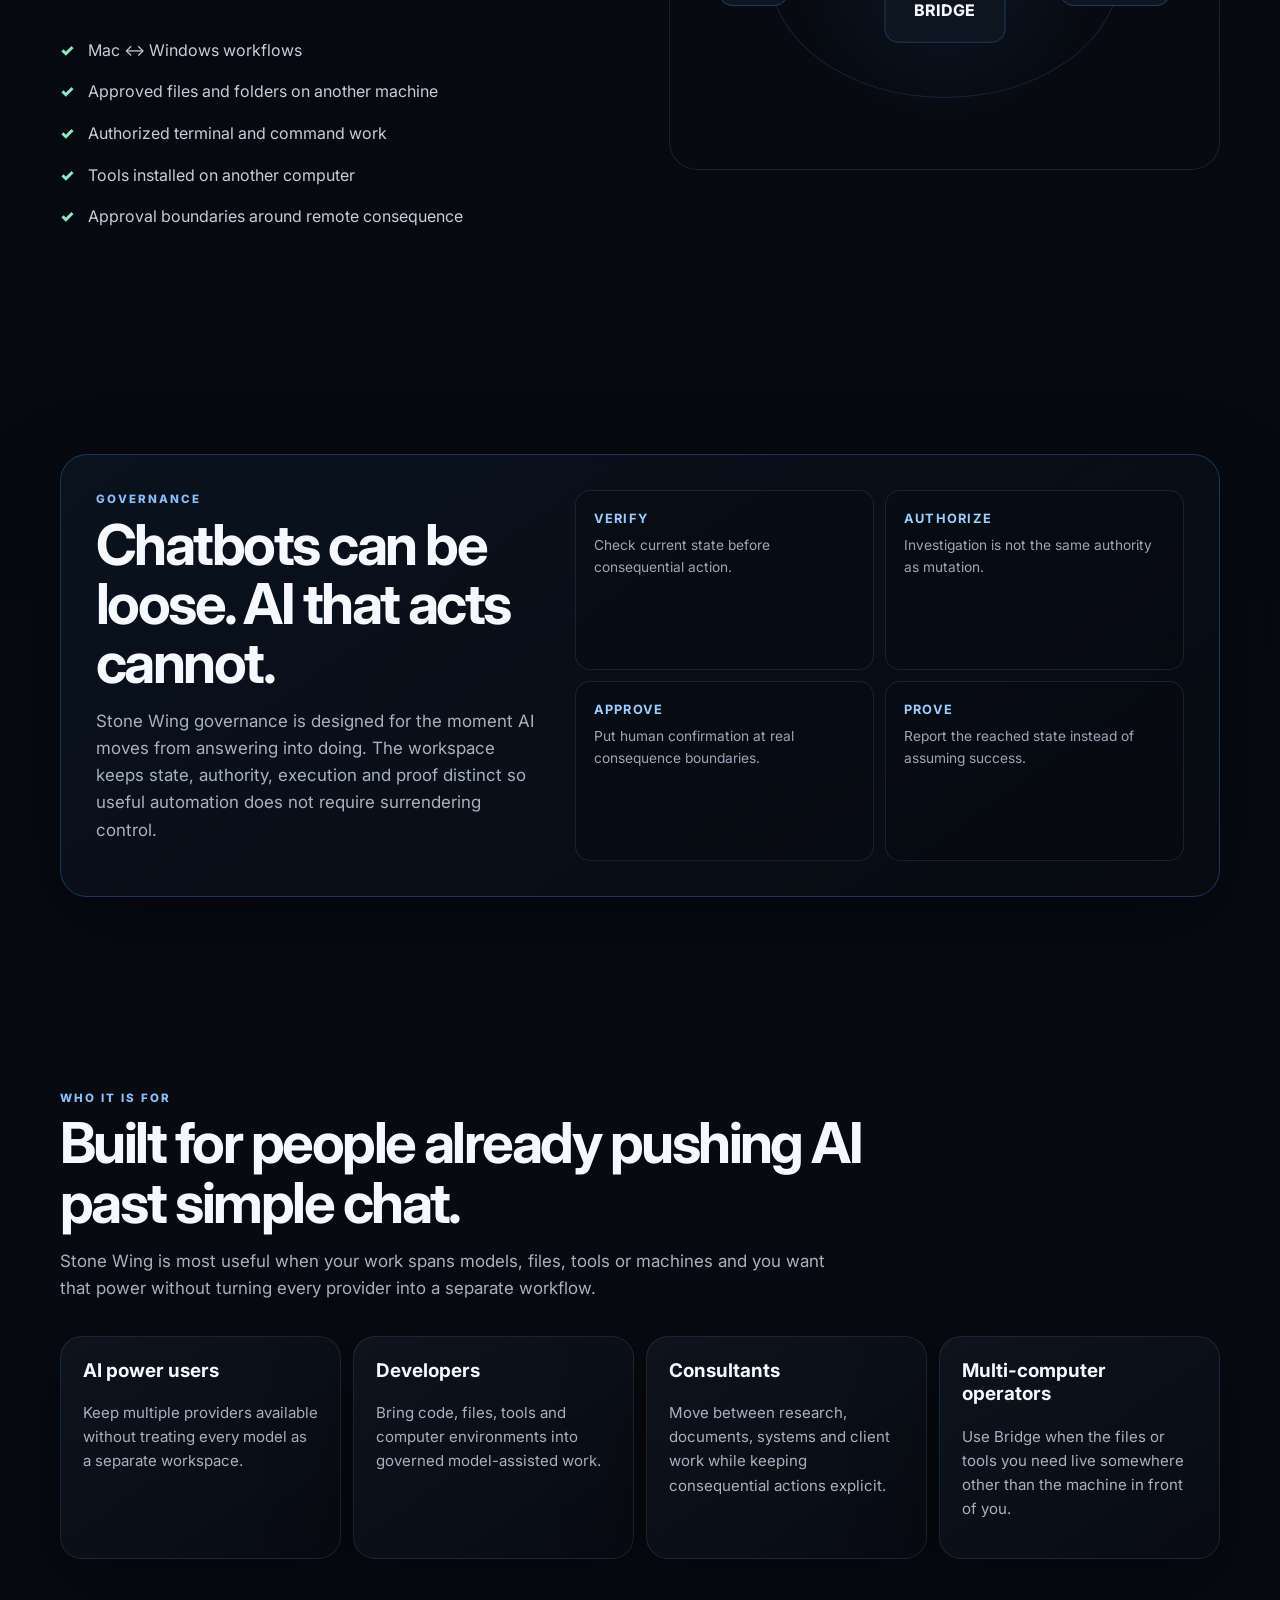
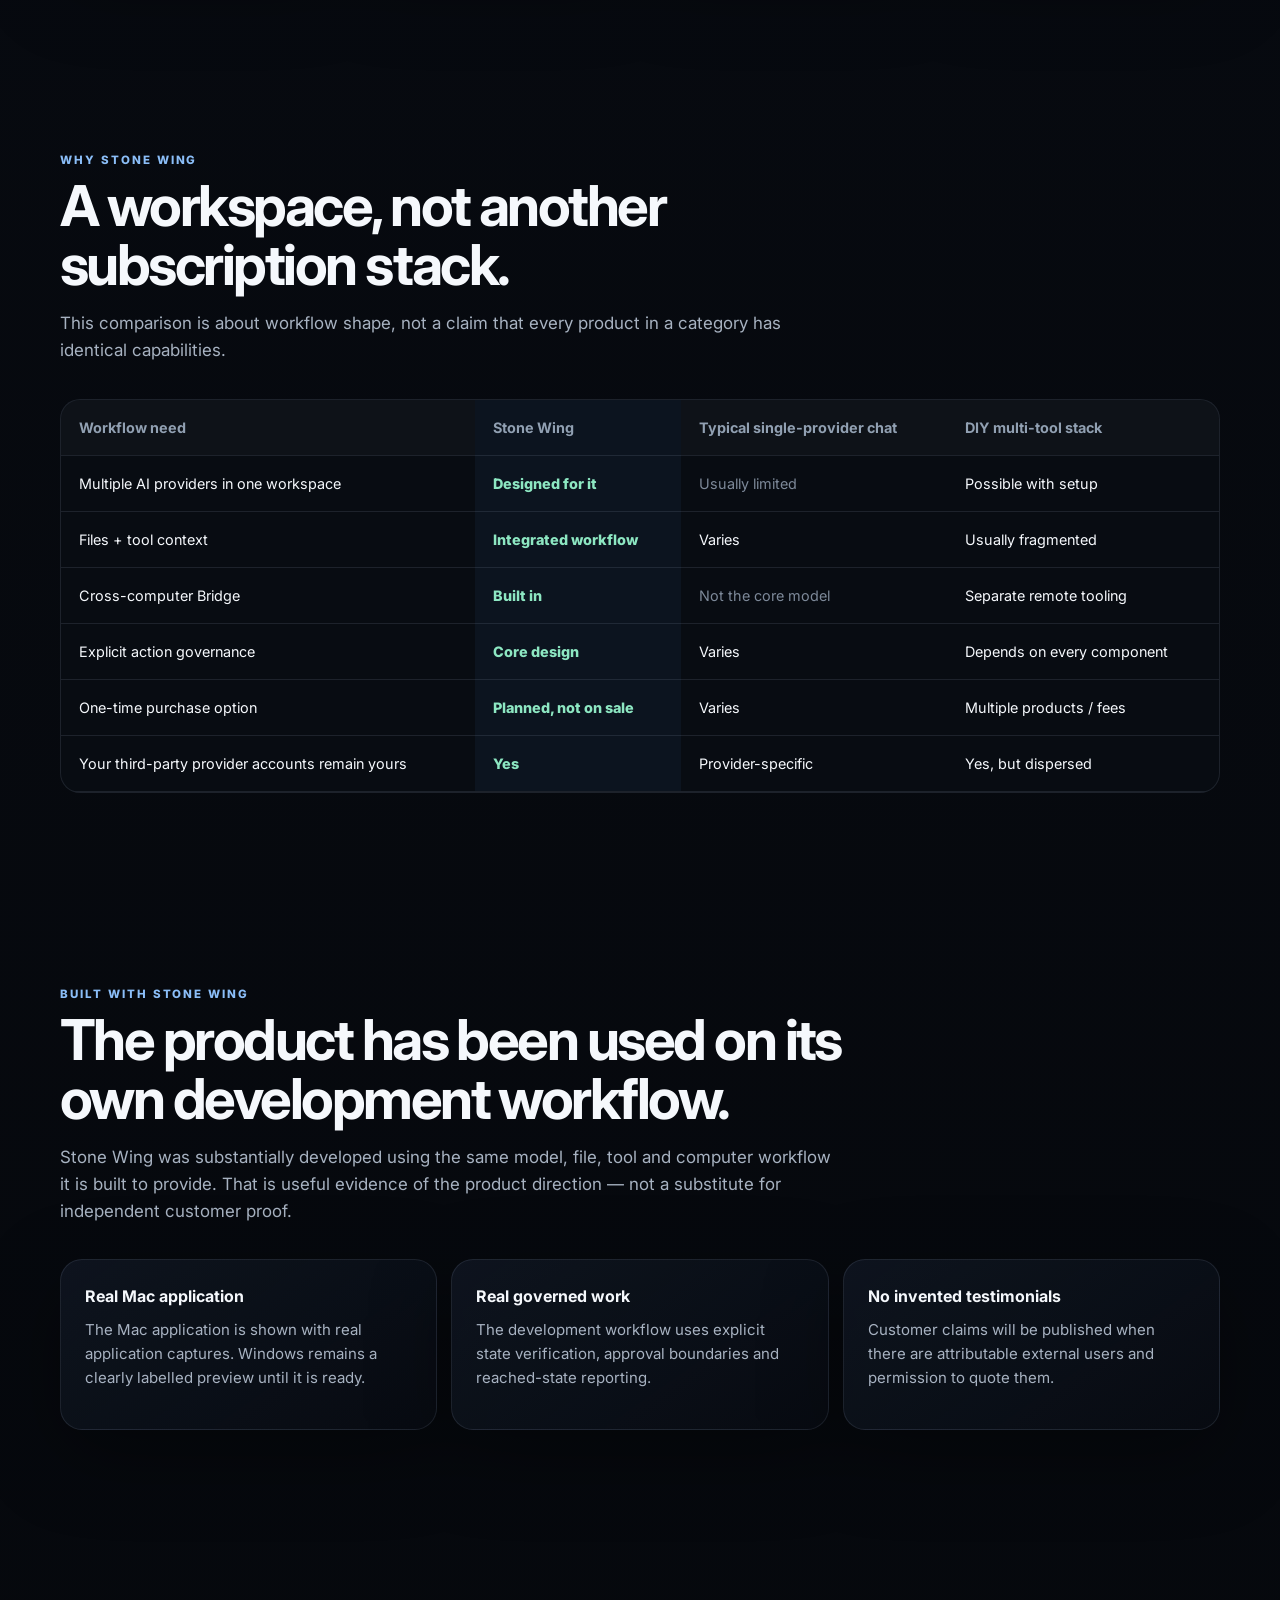
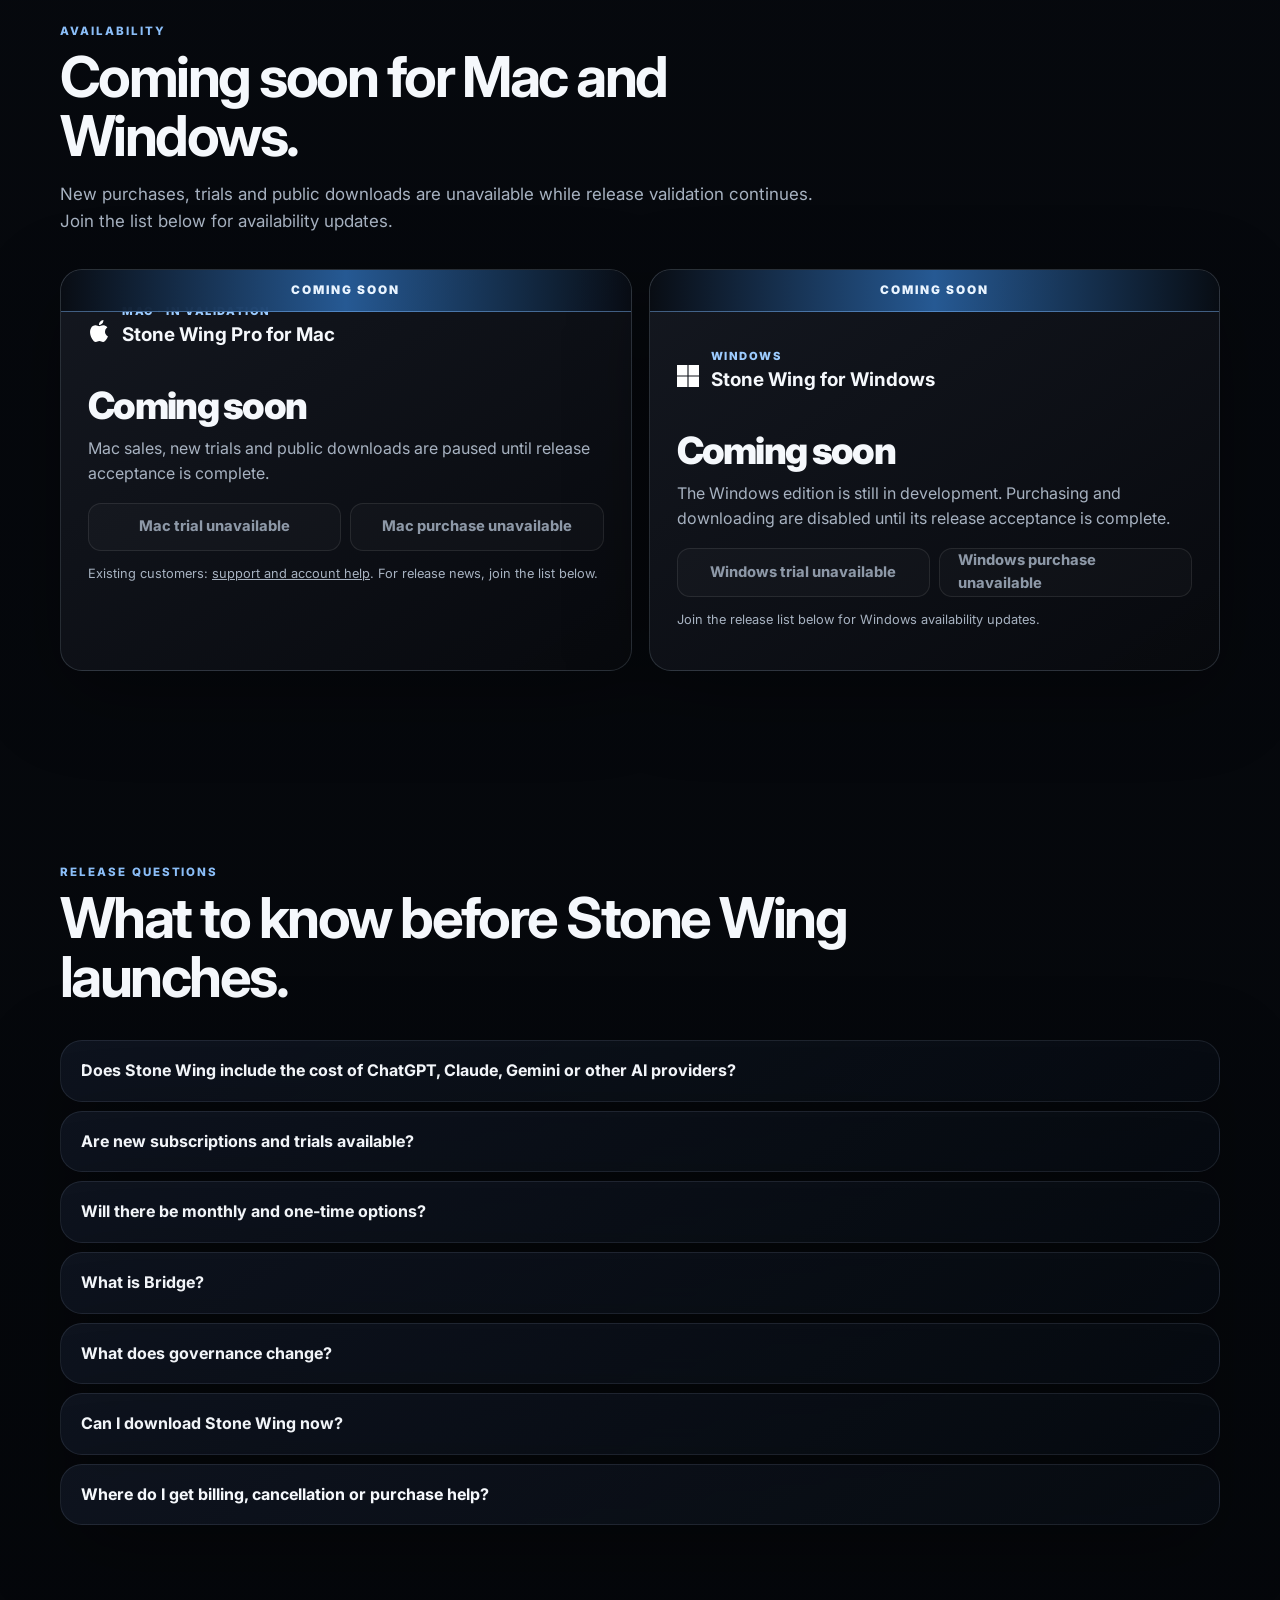
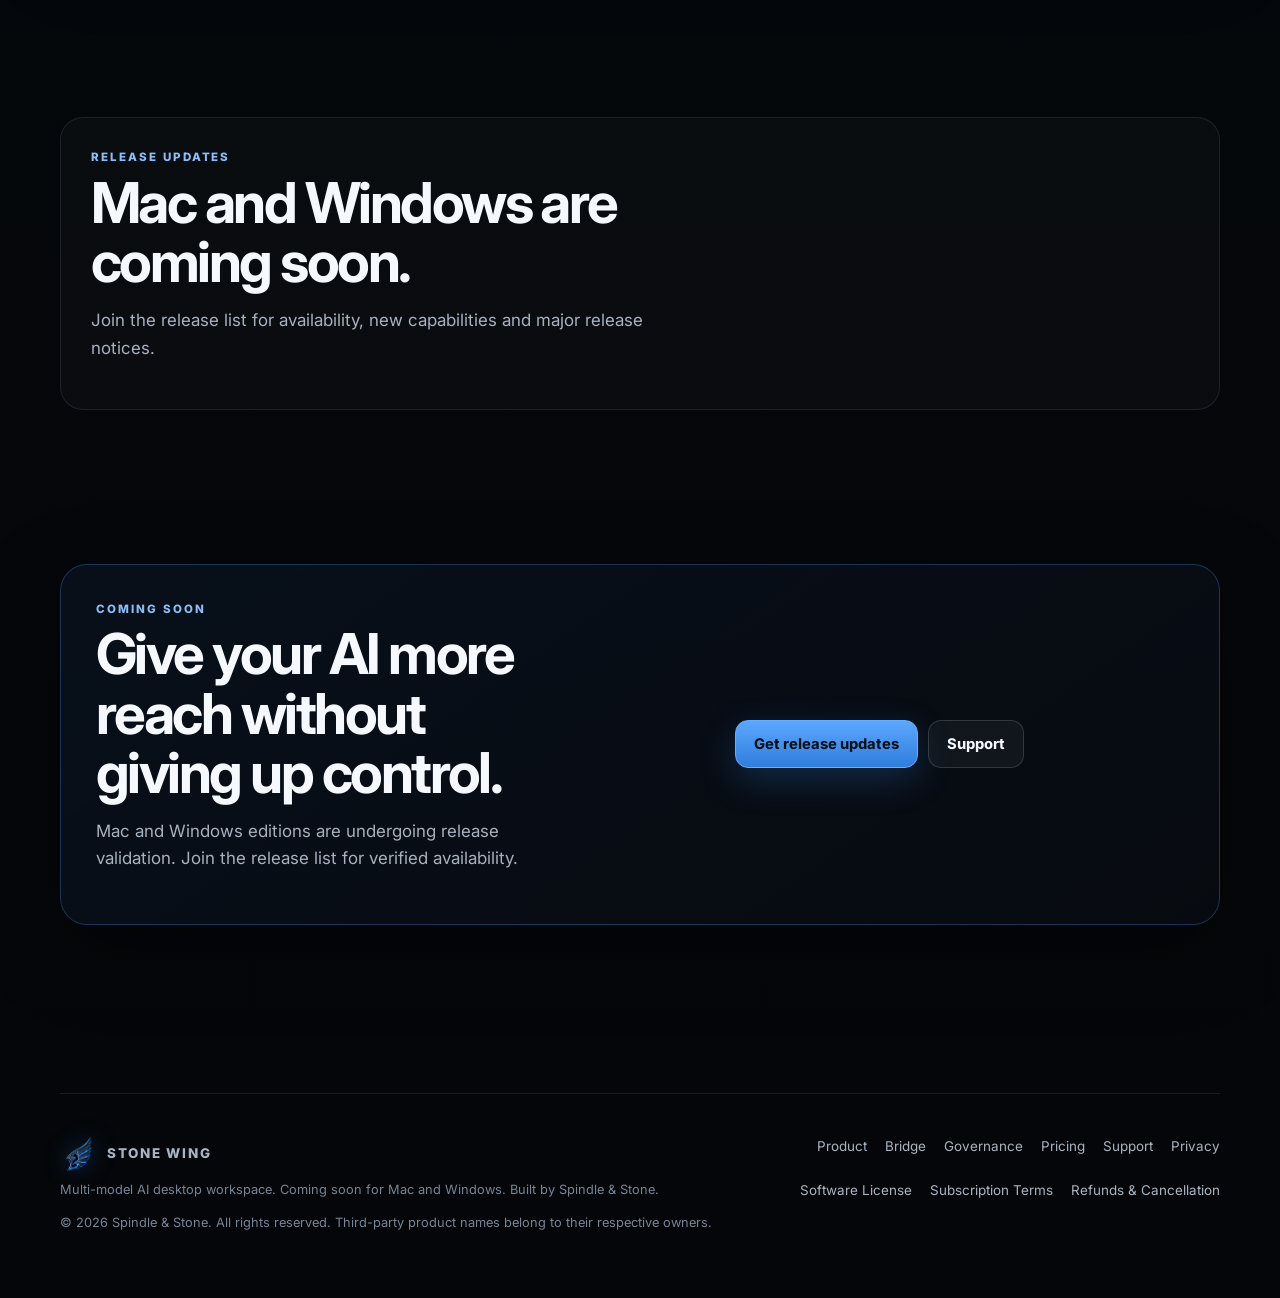
==== commit afda122b: "Pause public Mac release and checkout; show coming soon" ====
--- a/index.html
+++ b/index.html
@@ -3,43 +3,43 @@
 <head>
 <meta charset="utf-8">
 <meta name="viewport" content="width=device-width,initial-scale=1">
-<meta name="description" content="Stone Wing Pro is available now for Mac. Bring AI providers, files, MCP tools and authorized computers into one governed desktop workspace. Windows is coming soon.">
+<meta name="description" content="Stone Wing for Mac and Windows is coming soon. Explore a local-first desktop AI workspace for models, files, tools and governed computer actions.">
 <link rel="canonical" href="https://spindleandstone.com/">
-<meta property="og:title" content="Stone Wing Pro for Mac — Available now">
+<meta property="og:title" content="Stone Wing — Coming Soon for Mac and Windows">
 <meta property="og:description" content="Your AI models, files, tools and computers in one desktop workspace. You stay in control.">
 <meta property="og:type" content="website">
 <meta property="og:url" content="https://spindleandstone.com/">
 <meta property="og:image" content="https://spindleandstone.com/stone-wing-mark.png">
-<title>Stone Wing Pro for Mac — Download Build 93</title>
+<title>Stone Wing — Coming Soon for Mac and Windows</title>
 <link rel="preconnect" href="https://fonts.googleapis.com">
 <link rel="preconnect" href="https://fonts.gstatic.com" crossorigin>
 <link href="https://fonts.googleapis.com/css2?family=Inter:wght@400;500;600;700;800&display=swap" rel="stylesheet">
 <link rel="icon" type="image/png" href="stone-wing-mark.png">
 <link rel="stylesheet" href="styles.css?v=20261013-mac-release">
 <link rel="stylesheet" href="release.css?v=20261013-mac-release">
-<script type="application/ld+json">{"@context":"https://schema.org","@type":"SoftwareApplication","name":"Stone Wing Pro","softwareVersion":"0.9.1","applicationCategory":"BusinessApplication","operatingSystem":"macOS 15 or later","description":"Multi-model AI desktop workspace connecting AI providers, files, MCP tools and authorized computers with governance and approvals.","downloadUrl":"https://spindleandstone.com/updates/stable/Stone-Wing-0.9.1-b93-macOS.dmg","url":"https://spindleandstone.com/","offers":[{"@type":"Offer","price":"99.00","priceCurrency":"CAD","description":"One-time Stone Wing software license"},{"@type":"Offer","price":"9.99","priceCurrency":"CAD","description":"Monthly Stone Wing subscription after a 7-day free trial"}]}</script>
+<script type="application/ld+json">{"@context":"https://schema.org","@type":"SoftwareApplication","name":"Stone Wing Pro","applicationCategory":"BusinessApplication","operatingSystem":"macOS, Windows","description":"A governed AI desktop workspace in development, designed for models, files, tools and connected computers.","url":"https://spindleandstone.com/"}</script>
 <script src="script.js?v=20261013-mac-release" defer></script>
 </head>
 <body>
-<div class="release-banner"><strong>Stone Wing Pro 0.9.1 for Mac is available now.</strong><a href="updates/stable/Stone-Wing-0.9.1-b93-macOS.dmg">Download for Mac</a><span>Windows coming soon</span></div>
+<div class="release-banner"><strong>Stone Wing for Mac — Coming Soon.</strong><span>Windows is also in development.</span><a href="#updates">Get release updates</a></div>
 <header class="nav shell">
   <a href="#top" class="brand" aria-label="Stone Wing home"><img src="stone-wing-mark.png" alt="" width="36" height="36"><span>STONE WING</span></a>
-  <nav aria-label="Primary navigation"><a href="#how">How it works</a><a href="#bridge">Bridge</a><a href="#governance">Governance</a><a href="#pricing">Pricing</a><a href="support.html">Support</a><a class="nav-cta" href="updates/stable/Stone-Wing-0.9.1-b93-macOS.dmg">Download for Mac</a></nav>
+  <nav aria-label="Primary navigation"><a href="#how">How it works</a><a href="#bridge">Bridge</a><a href="#governance">Governance</a><a href="#pricing">Availability</a><a href="support.html">Support</a><a class="nav-cta" href="#updates">Get release updates</a></nav>
 </header>
 <main id="top">
 <section class="hero shell">
   <div class="hero-grid">
     <div>
-      <div class="eyebrow"><span class="dot"></span> AVAILABLE NOW FOR MAC · WINDOWS COMING SOON</div>
+      <div class="eyebrow"><span class="dot"></span> COMING SOON FOR MAC AND WINDOWS</div>
       <h1>Your AI workspace.<br><span>You stay in control.</span></h1>
       <p class="hero-copy">Bring multiple AI providers, files, MCP tools and authorized computers into one desktop workspace. Stone Wing is built for AI that can do real work — with clear boundaries around what it can inspect, change and execute.</p>
-      <div class="hero-actions"><a class="button primary" data-cta="hero-download" href="updates/stable/Stone-Wing-0.9.1-b93-macOS.dmg">Download Stone Wing for Mac</a><a class="button secondary" data-cta="hero-trial" href="#pricing">View Mac purchase options</a><a class="button secondary" data-cta="hero-proof" href="#proof">See the real product</a></div>
-      <p class="microcopy">7 days free, then $9.99 CAD/month. Payment method required. Cancel before the trial ends to avoid the first charge. Or buy a $99 CAD one-time license.</p>
+      <div class="hero-actions"><a class="button primary" data-cta="hero-updates" href="#updates">Get release updates</a><a class="button secondary" data-cta="hero-proof" href="#proof">Preview Stone Wing</a></div>
+      <p class="microcopy">Mac sales, new trials and public downloads are paused while release validation continues. Join the release list for availability updates.</p>
     </div>
     <div class="hero-art"><img src="stone-wing-mark.png" alt="Stone Wing fox and wing emblem" width="520" height="520" fetchpriority="high"></div>
   </div>
   <div class="trust-strip" aria-label="Stone Wing product highlights">
-    <div><strong>Mac available now</strong><span>Stone Wing Pro 0.9.1 · Build 93</span></div>
+    <div><strong>Mac coming soon</strong><span>Release validation in progress</span></div>
     <div><strong>Multiple AI providers</strong><span>Manual choice plus task-aware routing</span></div>
     <div><strong>Bridge</strong><span>Work with computers you authorize</span></div>
     <div><strong>Governed actions</strong><span>Approval before consequence</span></div>
@@ -56,7 +56,7 @@
 </section>
 
 <section id="proof" class="section shell reveal">
-  <div class="section-heading"><div class="kicker">REAL PRODUCT</div><h2>Stone Wing for Mac is available now.</h2><p>The Mac capture shows the current application. The Windows application is still in development and is not available for purchase or download yet.</p></div>
+  <div class="section-heading"><div class="kicker">REAL PRODUCT</div><h2>Preview Stone Wing for Mac.</h2><p>The Mac image shows the application under development. Neither Mac nor Windows is currently offered for new purchase or public download.</p></div>
   <div class="screens">
     <article class="screen-card"><a href="stone-wing-mac-app.png" target="_blank" rel="noopener"><img src="stone-wing-mac-app.png" alt="Stone Wing for Mac application settings screen" loading="lazy"></a><div class="screen-caption"><span class="pill">MAC · REAL APP</span><strong>Provider and account control</strong><span>Configure the providers and account paths you want Stone Wing to use.</span></div></article>
     <article class="screen-card unavailable-card"><div class="coming-soon-ribbon">WINDOWS · COMING SOON</div><img src="stone-wing-windows-app.png" alt="Preview of Stone Wing for Windows, coming soon" loading="lazy"><div class="screen-caption"><span class="pill">WINDOWS · PREVIEW</span><strong>In development</strong><span>The Windows edition is not currently available for purchase or download.</span></div></article>
@@ -82,40 +82,40 @@
 
 <section id="compare" class="section shell reveal">
   <div class="section-heading"><div class="kicker">WHY STONE WING</div><h2>A workspace, not another subscription stack.</h2><p>This comparison is about workflow shape, not a claim that every product in a category has identical capabilities.</p></div>
-  <div class="compare-wrap"><table class="compare"><thead><tr><th>Workflow need</th><th>Stone Wing</th><th>Typical single-provider chat</th><th>DIY multi-tool stack</th></tr></thead><tbody><tr><td>Multiple AI providers in one workspace</td><td class="yes">Designed for it</td><td class="muted">Usually limited</td><td>Possible with setup</td></tr><tr><td>Files + tool context</td><td class="yes">Integrated workflow</td><td>Varies</td><td>Usually fragmented</td></tr><tr><td>Cross-computer Bridge</td><td class="yes">Built in</td><td class="muted">Not the core model</td><td>Separate remote tooling</td></tr><tr><td>Explicit action governance</td><td class="yes">Core design</td><td>Varies</td><td>Depends on every component</td></tr><tr><td>One-time purchase option</td><td class="yes">$99 CAD</td><td>Varies</td><td>Multiple products / fees</td></tr><tr><td>Your third-party provider accounts remain yours</td><td class="yes">Yes</td><td>Provider-specific</td><td>Yes, but dispersed</td></tr></tbody></table></div>
+  <div class="compare-wrap"><table class="compare"><thead><tr><th>Workflow need</th><th>Stone Wing</th><th>Typical single-provider chat</th><th>DIY multi-tool stack</th></tr></thead><tbody><tr><td>Multiple AI providers in one workspace</td><td class="yes">Designed for it</td><td class="muted">Usually limited</td><td>Possible with setup</td></tr><tr><td>Files + tool context</td><td class="yes">Integrated workflow</td><td>Varies</td><td>Usually fragmented</td></tr><tr><td>Cross-computer Bridge</td><td class="yes">Built in</td><td class="muted">Not the core model</td><td>Separate remote tooling</td></tr><tr><td>Explicit action governance</td><td class="yes">Core design</td><td>Varies</td><td>Depends on every component</td></tr><tr><td>One-time purchase option</td><td class="yes">Planned, not on sale</td><td>Varies</td><td>Multiple products / fees</td></tr><tr><td>Your third-party provider accounts remain yours</td><td class="yes">Yes</td><td>Provider-specific</td><td>Yes, but dispersed</td></tr></tbody></table></div>
 </section>
 
 <section class="section shell reveal">
   <div class="section-heading"><div class="kicker">BUILT WITH STONE WING</div><h2>The product has been used on its own development workflow.</h2><p>Stone Wing was substantially developed using the same model, file, tool and computer workflow it is built to provide. That is useful evidence of the product direction — not a substitute for independent customer proof.</p></div>
-  <div class="proof-grid"><article class="proof-card"><strong>Real Mac application</strong><p>The current Mac release is shown with real application captures. Windows remains a clearly labelled preview until it is ready.</p></article><article class="proof-card"><strong>Real governed work</strong><p>The development workflow uses explicit state verification, approval boundaries and reached-state reporting.</p></article><article class="proof-card"><strong>No invented testimonials</strong><p>Customer claims will be published when there are attributable external users and permission to quote them.</p></article></div>
+  <div class="proof-grid"><article class="proof-card"><strong>Real Mac application</strong><p>The Mac application is shown with real application captures. Windows remains a clearly labelled preview until it is ready.</p></article><article class="proof-card"><strong>Real governed work</strong><p>The development workflow uses explicit state verification, approval boundaries and reached-state reporting.</p></article><article class="proof-card"><strong>No invented testimonials</strong><p>Customer claims will be published when there are attributable external users and permission to quote them.</p></article></div>
 </section>
 
 <section id="pricing" class="section shell reveal">
-  <div class="section-heading"><div class="kicker">PRICING</div><h2>Stone Wing for Mac is ready.</h2><p>Mac offers a 7-day free trial that converts to $9.99 CAD/month unless cancelled before the trial ends, plus a $99 CAD one-time license option. Windows is coming soon.</p></div>
+  <div class="section-heading"><div class="kicker">AVAILABILITY</div><h2>Coming soon for Mac and Windows.</h2><p>New purchases, trials and public downloads are unavailable while release validation continues. Join the list below for availability updates.</p></div>
   <div class="pricing-grid">
-    <article class="price-card featured"><div class="platform-title"><img src="apple.svg" alt="" width="22" height="22"><div><span class="trial-label">MAC · AVAILABLE NOW</span><h3>Stone Wing Pro for Mac</h3></div></div><div class="price">7 days free <small>then $9.99 CAD/month</small></div><p>Payment method required. Cancel before the trial ends to avoid the first monthly charge.</p><div class="choice-box"><div class="choice"><strong>Monthly</strong><span>Low commitment. Cancel future renewals at any time.</span></div><div class="choice"><strong>One-time · $99 CAD</strong><span>Keep your licensed edition; updates while that edition remains supported.</span></div></div><div class="price-actions mac-release-actions"><a class="button primary" data-cta="mac-download" href="updates/stable/Stone-Wing-0.9.1-b93-macOS.dmg">Download Mac 0.9.1</a><a class="button secondary" data-cta="mac-trial" href="https://buy.stripe.com/7sY5kC5654audX50u65c401">Start Mac trial</a><a class="button secondary" data-cta="mac-buy" href="https://buy.stripe.com/bJeaEW421dL41ajfp05c400">Buy Mac · $99</a></div><p class="price-note">Requires macOS 15 or later. Third-party AI/API usage is separate. Review <a href="subscription-terms.html">subscription terms</a>, <a href="software-license.html">license terms</a> and <a href="refunds.html">refund policy</a>.</p></article>
+    <article class="price-card unavailable-card" aria-disabled="true"><div class="coming-soon-ribbon">COMING SOON</div><div class="platform-title"><img src="apple.svg" alt="" width="22" height="22"><div><span class="trial-label">MAC · IN VALIDATION</span><h3>Stone Wing Pro for Mac</h3></div></div><div class="price">Coming soon</div><p>Mac sales, new trials and public downloads are paused until release acceptance is complete.</p><div class="price-actions"><span class="button disabled" aria-disabled="true">Mac trial unavailable</span><span class="button disabled" aria-disabled="true">Mac purchase unavailable</span></div><p class="price-note">Existing customers: <a href="support.html">support and account help</a>. For release news, join the list below.</p></article>
     <article class="price-card unavailable-card windows-coming-soon" aria-disabled="true"><div class="coming-soon-ribbon">COMING SOON</div><div class="platform-title"><img src="windows.svg" alt="" width="22" height="22"><div><span class="trial-label">WINDOWS</span><h3>Stone Wing for Windows</h3></div></div><div class="price">Coming soon</div><p>The Windows edition is still in development. Purchasing and downloading are disabled until its release acceptance is complete.</p><div class="price-actions"><span class="button disabled" aria-disabled="true">Windows trial unavailable</span><span class="button disabled" aria-disabled="true">Windows purchase unavailable</span></div><p class="price-note">Join the release list below for Windows availability updates.</p></article>
   </div>
 </section>
 
 <section class="section shell reveal">
-  <div class="section-heading"><div class="kicker">QUESTIONS BEFORE YOU BUY</div><h2>Know what Stone Wing is — and what it is not.</h2></div>
+  <div class="section-heading"><div class="kicker">RELEASE QUESTIONS</div><h2>What to know before Stone Wing launches.</h2></div>
   <div class="faq">
     <details><summary>Does Stone Wing include the cost of ChatGPT, Claude, Gemini or other AI providers?</summary><p>No. Stone Wing is the desktop workspace. Third-party provider pricing, free tiers, API usage and limits remain controlled by those providers unless a checkout offer expressly says otherwise.</p></details>
-    <details><summary>What happens after the 7-day trial?</summary><p>A payment method is required to start the trial. Unless you cancel before the trial ends, the subscription converts to $9.99 CAD/month and renews monthly until cancelled.</p></details>
-    <details><summary>Why is there both monthly and one-time pricing?</summary><p>The monthly plan is the lower-commitment path. The $99 CAD one-time license removes the recurring Stone Wing subscription fee for the purchased edition. Updates to that edition are provided while it remains supported; perpetual future feature development is not promised.</p></details>
+    <details><summary>Are new subscriptions and trials available?</summary><p>No. New Mac and Windows purchases and trials are paused during release validation. Existing subscribers can manage their accounts through <a href="support.html">support</a>.</p></details>
+    <details><summary>Will there be monthly and one-time options?</summary><p>Monthly and one-time options are planned, with final prices and availability to be confirmed before sales reopen.</p></details>
     <details><summary>What is Bridge?</summary><p>Bridge lets Stone Wing work with computers you authorize so approved files, tools and environments can participate in the workflow even when they are on another Mac or Windows PC.</p></details>
     <details><summary>What does governance change?</summary><p>Governance keeps investigation, authority, execution and proof distinct. In practical terms, that means consequential actions can require approval and Stone Wing can verify current and reached state instead of treating a proposed action as completed.</p></details>
-    <details><summary>Can I download Stone Wing now?</summary><p>Yes. Stone Wing Pro 0.9.1 for Mac is available as a signed and notarized download for macOS 15 or later. The Windows edition is coming soon and its checkout and download paths are disabled.</p></details>
+    <details><summary>Can I download Stone Wing now?</summary><p>No new public Mac or Windows downloads are currently offered. Existing Mac customers should use the original purchase confirmation or contact <a href="support.html">support</a>.</p></details>
     <details><summary>Where do I get billing, cancellation or purchase help?</summary><p>Use the seller contact information included with your Stripe confirmation or receipt and the instructions on the <a href="support.html">Stone Wing Support</a> page.</p></details>
   </div>
 </section>
 
 <section id="updates" class="section shell reveal">
-  <div class="newsletter"><div><div class="kicker">RELEASE UPDATES</div><h2>Mac is here. Windows is coming soon.</h2><p class="section-intro">Download Stone Wing Pro for Mac now, and join the release list for Windows availability, new capabilities and major release notices.</p></div><div class="beehiiv-embed" aria-label="Stone Wing release newsletter signup"><script async src="https://subscribe-forms.beehiiv.com/v3/loader.js" data-beehiiv-form="7b93928a-282a-4bb9-a8aa-40082fe445e2"></script><script async src="https://subscribe-forms.beehiiv.com/attribution.js"></script></div></div>
+  <div class="newsletter"><div><div class="kicker">RELEASE UPDATES</div><h2>Mac and Windows are coming soon.</h2><p class="section-intro">Join the release list for availability, new capabilities and major release notices.</p></div><div class="beehiiv-embed" aria-label="Stone Wing release newsletter signup"><script async src="https://subscribe-forms.beehiiv.com/v3/loader.js" data-beehiiv-form="7b93928a-282a-4bb9-a8aa-40082fe445e2"></script><script async src="https://subscribe-forms.beehiiv.com/attribution.js"></script></div></div>
 </section>
 
-<section class="section tight shell reveal"><div class="gov-panel"><div><div class="kicker">READY WHEN YOU ARE</div><h2>Give your AI more reach without giving up control.</h2><p class="section-intro">Download Stone Wing Pro for Mac, connect the providers you already use, and add Bridge or tools when the workflow needs them.</p></div><div style="display:flex;align-items:center;justify-content:center;gap:10px;flex-wrap:wrap"><a class="button primary" href="updates/stable/Stone-Wing-0.9.1-b93-macOS.dmg">Download for Mac</a><a class="button secondary" href="support.html">Read support & purchase details</a></div></div></section>
+<section class="section tight shell reveal"><div class="gov-panel"><div><div class="kicker">COMING SOON</div><h2>Give your AI more reach without giving up control.</h2><p class="section-intro">Mac and Windows editions are undergoing release validation. Join the release list for verified availability.</p></div><div style="display:flex;align-items:center;justify-content:center;gap:10px;flex-wrap:wrap"><a class="button primary" href="#updates">Get release updates</a><a class="button secondary" href="support.html">Support</a></div></div></section>
 </main>
-<footer class="footer shell"><div class="footer-grid"><div><a href="#top" class="brand"><img src="stone-wing-mark.png" alt="" width="36" height="36"><span>STONE WING</span></a><p>Multi-model AI desktop workspace. Available now for Mac; Windows coming soon. Built by Spindle & Stone.</p></div><div class="footer-links"><a href="#how">Product</a><a href="#bridge">Bridge</a><a href="#governance">Governance</a><a href="#pricing">Pricing</a><a href="support.html">Support</a><a href="privacy.html">Privacy</a><a href="software-license.html">Software License</a><a href="subscription-terms.html">Subscription Terms</a><a href="refunds.html">Refunds & Cancellation</a></div></div><p class="fine">© 2026 Spindle & Stone. All rights reserved. Third-party product names belong to their respective owners.</p></footer>
+<footer class="footer shell"><div class="footer-grid"><div><a href="#top" class="brand"><img src="stone-wing-mark.png" alt="" width="36" height="36"><span>STONE WING</span></a><p>Multi-model AI desktop workspace. Coming soon for Mac and Windows. Built by Spindle & Stone.</p></div><div class="footer-links"><a href="#how">Product</a><a href="#bridge">Bridge</a><a href="#governance">Governance</a><a href="#pricing">Pricing</a><a href="support.html">Support</a><a href="privacy.html">Privacy</a><a href="software-license.html">Software License</a><a href="subscription-terms.html">Subscription Terms</a><a href="refunds.html">Refunds & Cancellation</a></div></div><p class="fine">© 2026 Spindle & Stone. All rights reserved. Third-party product names belong to their respective owners.</p></footer>
 </body></html>
